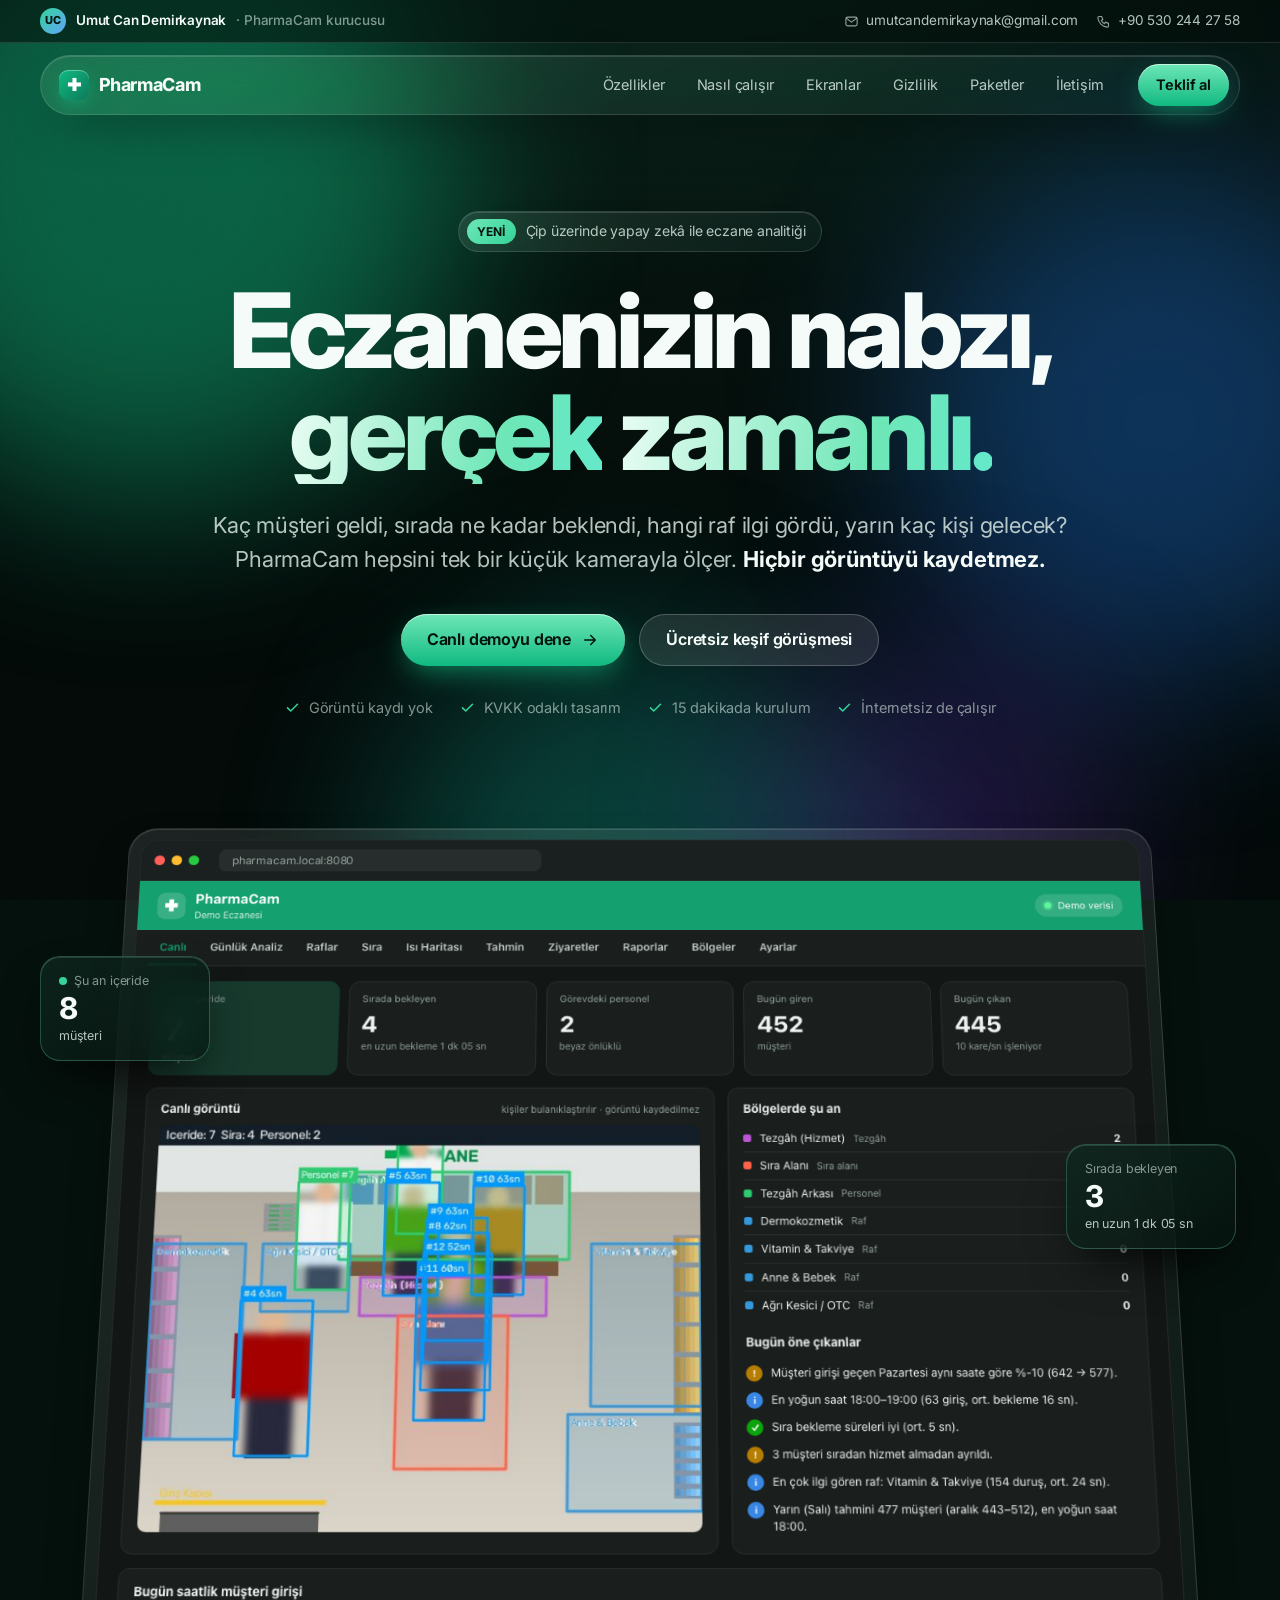
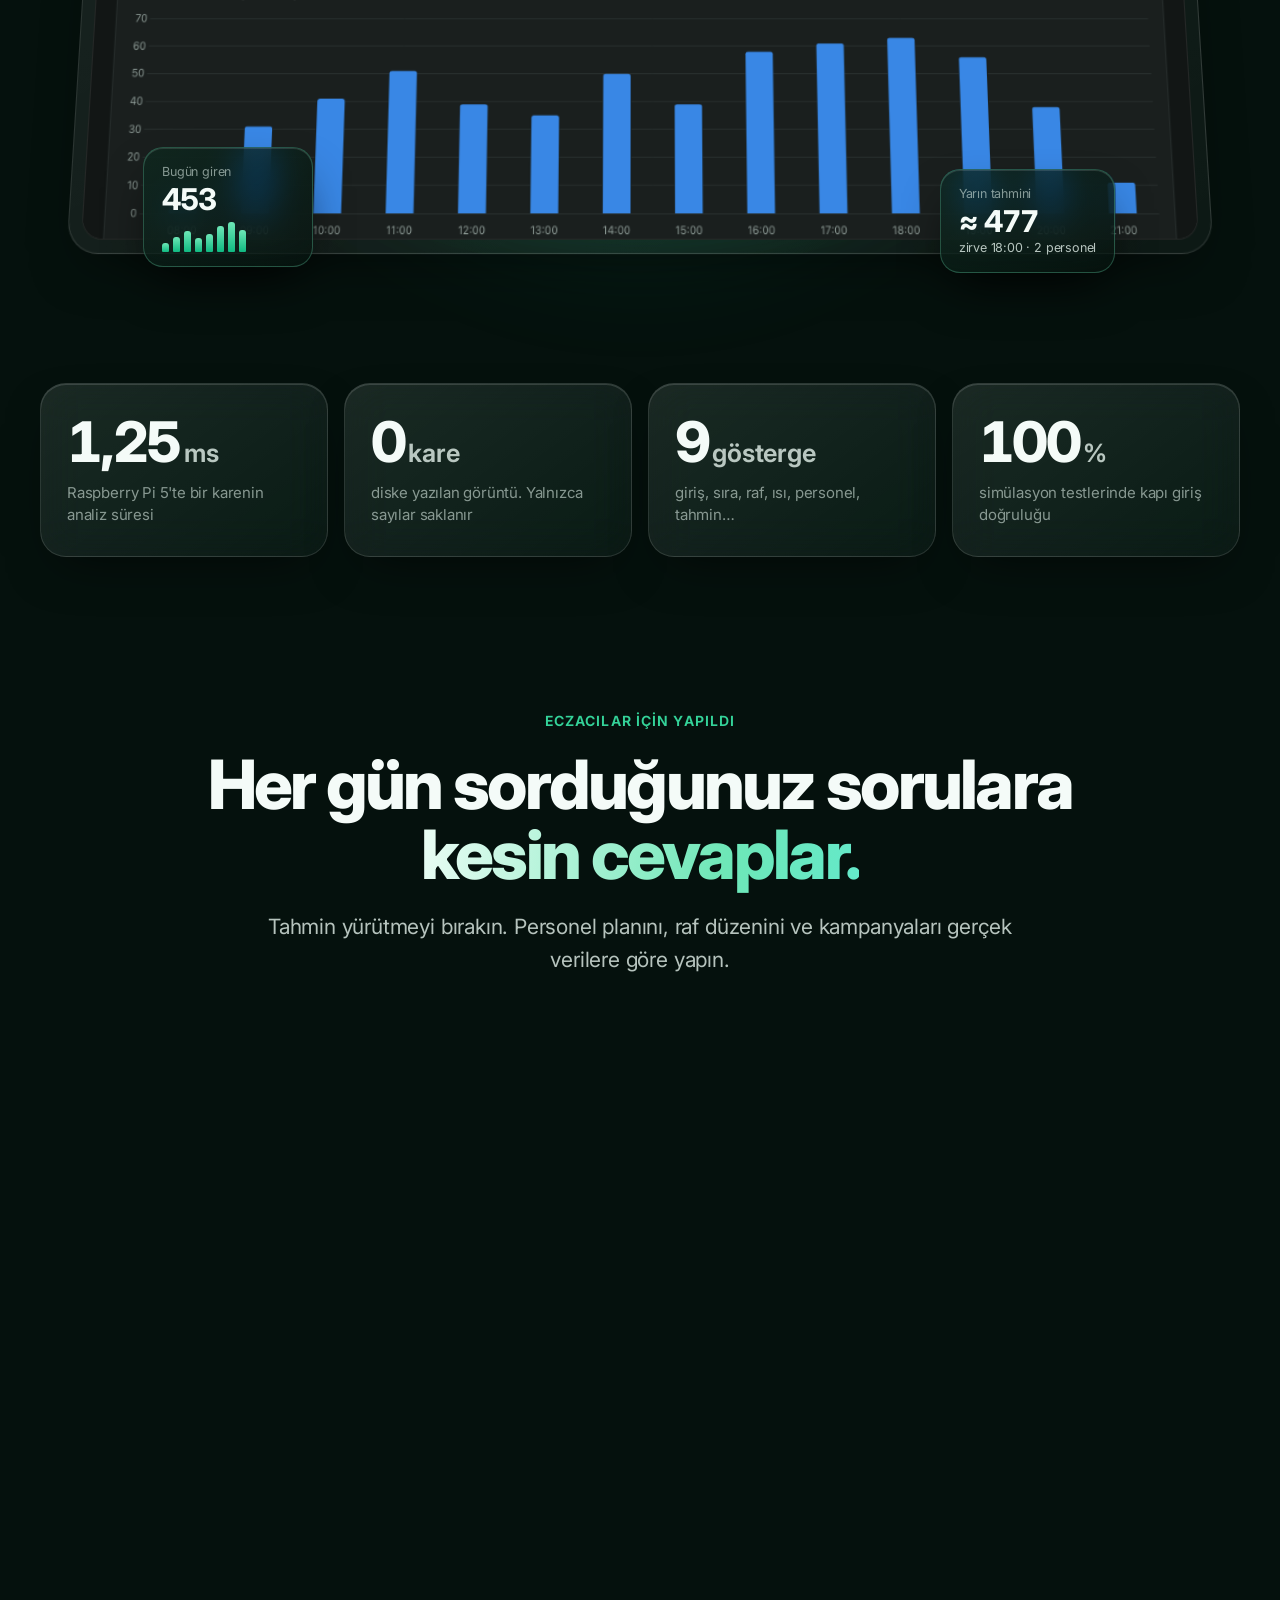
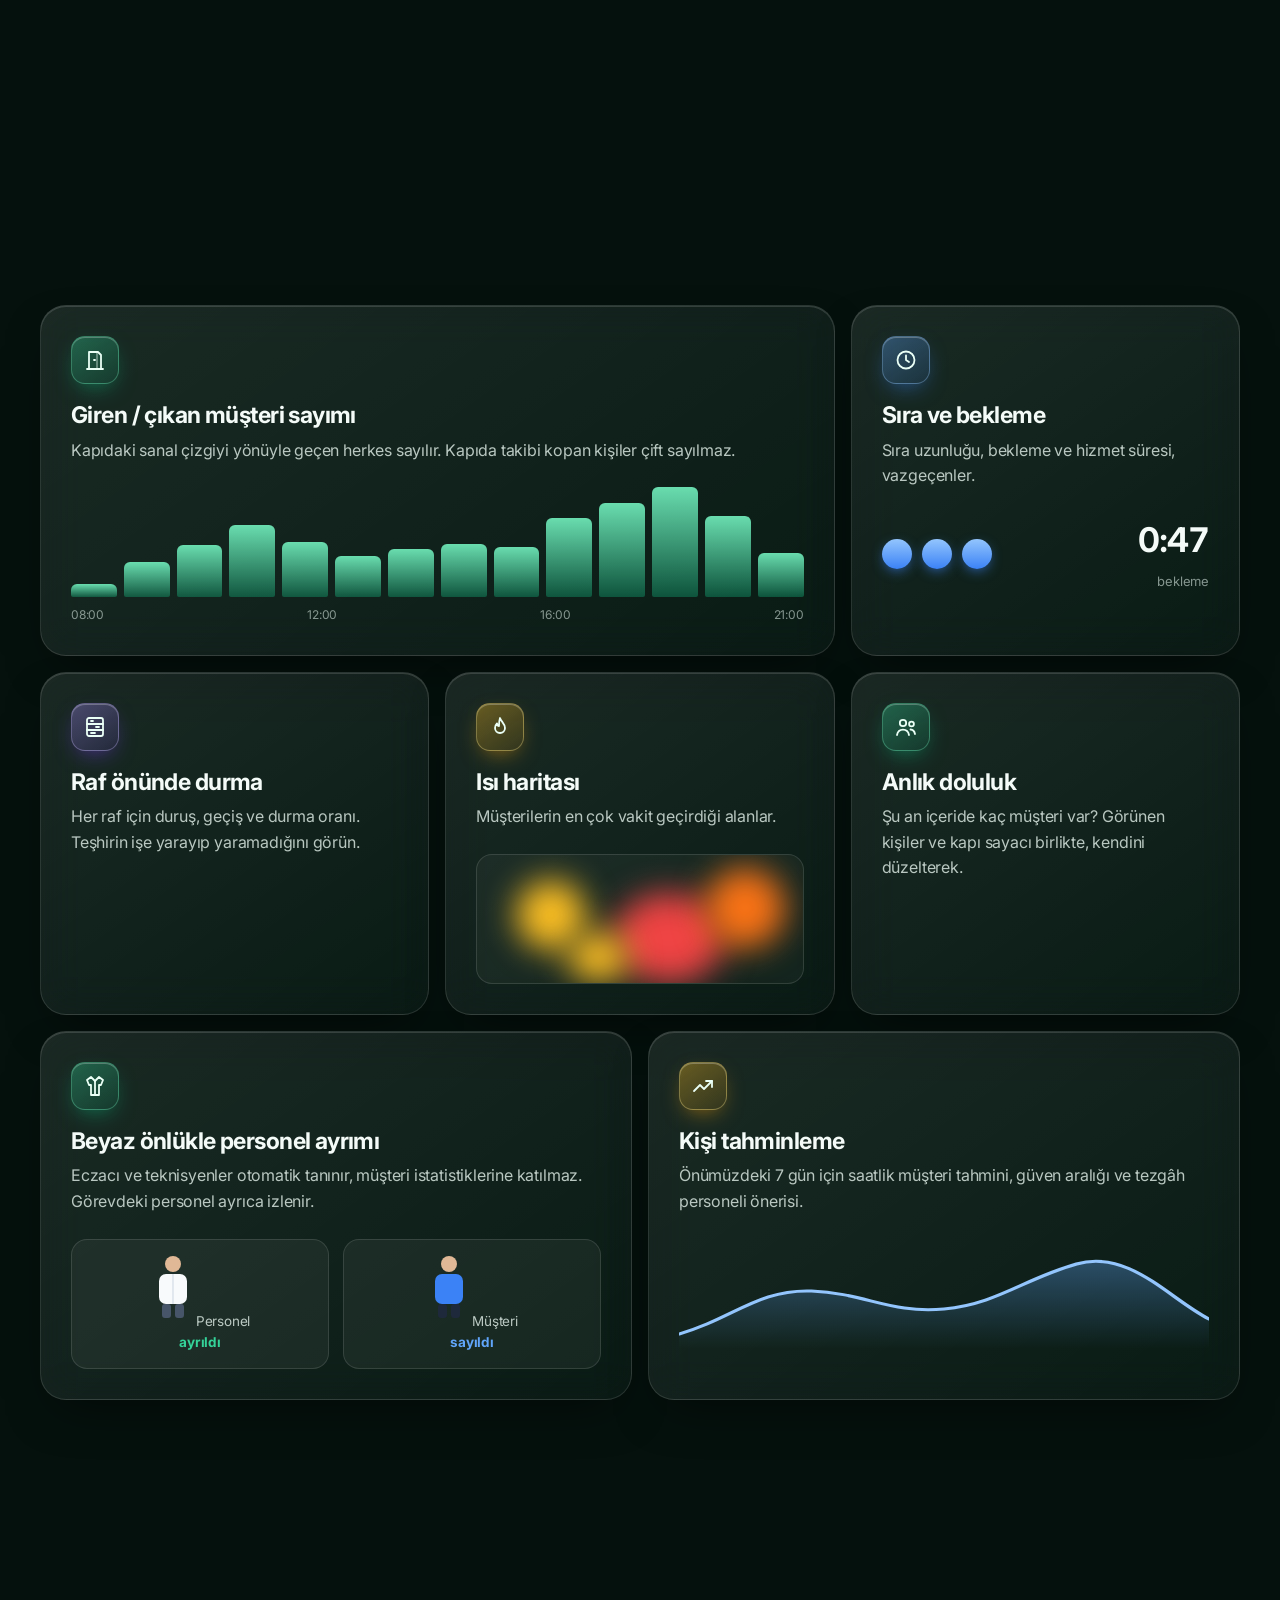
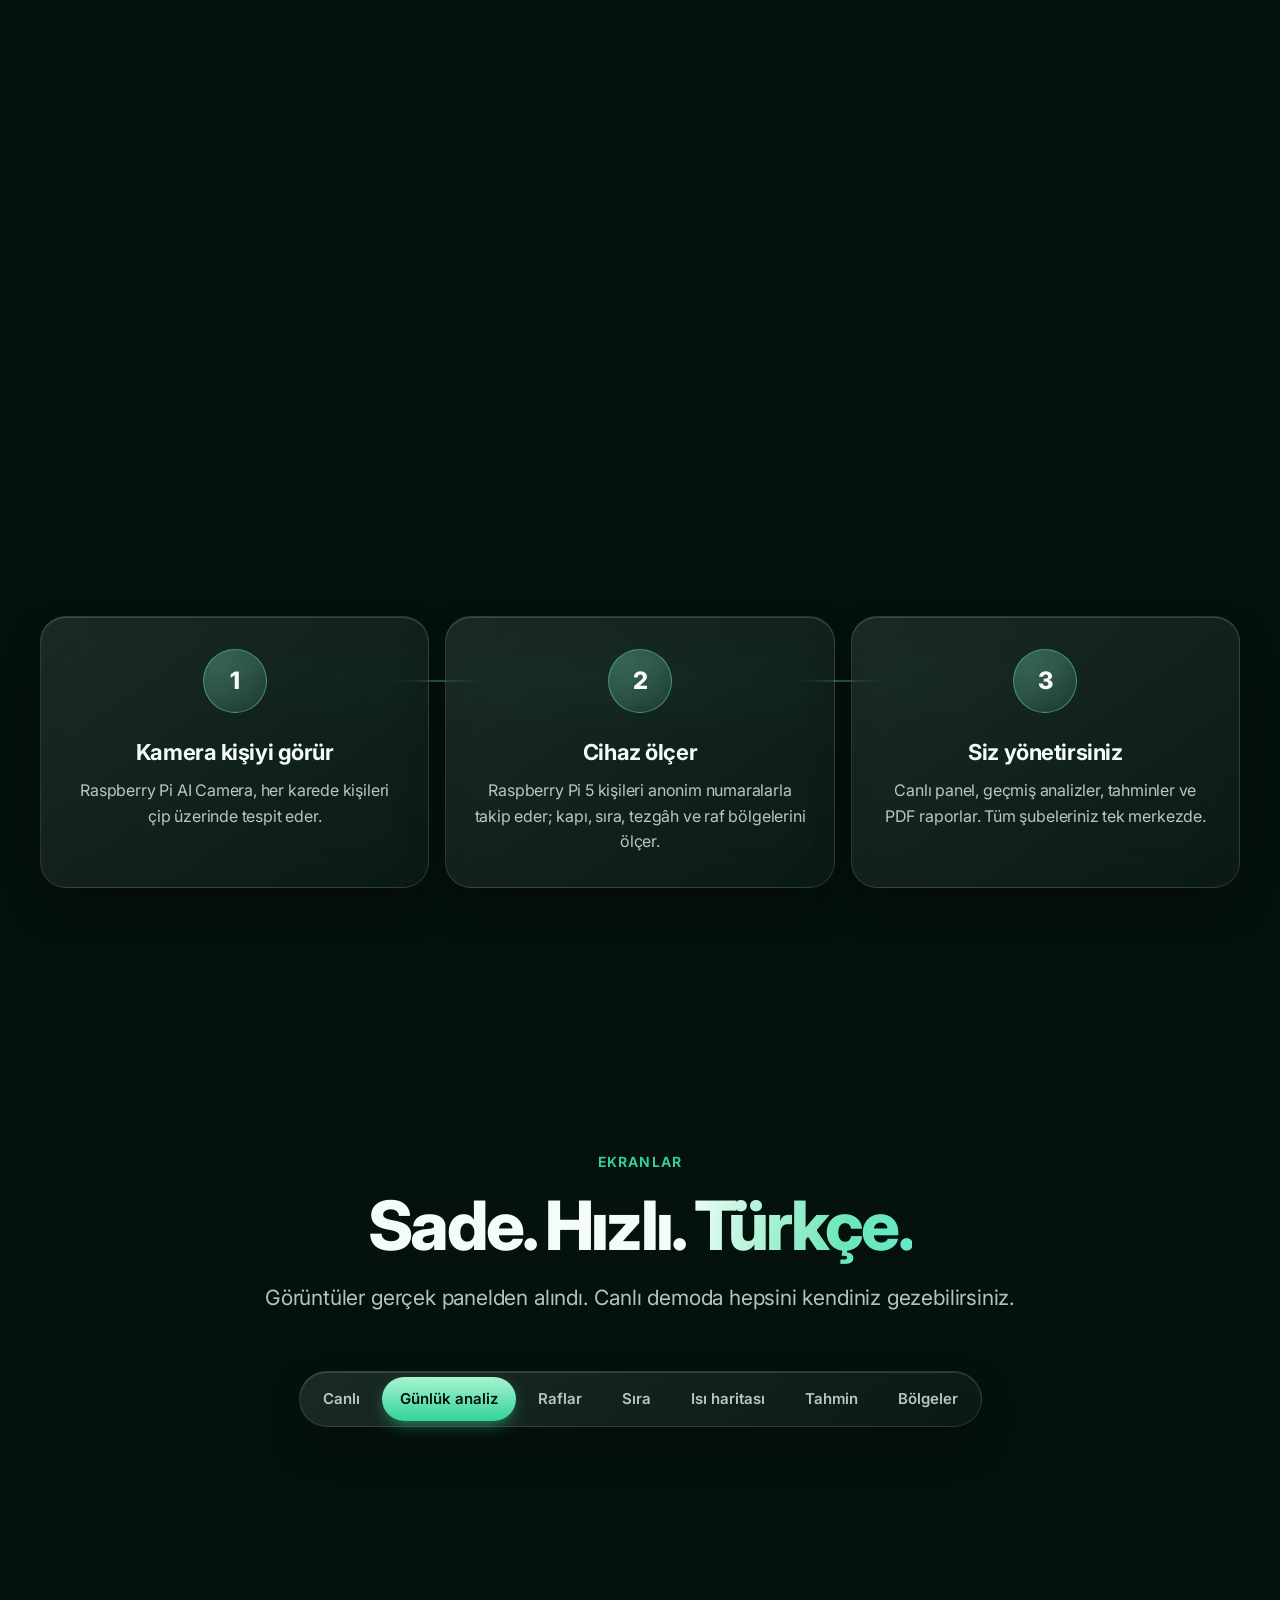
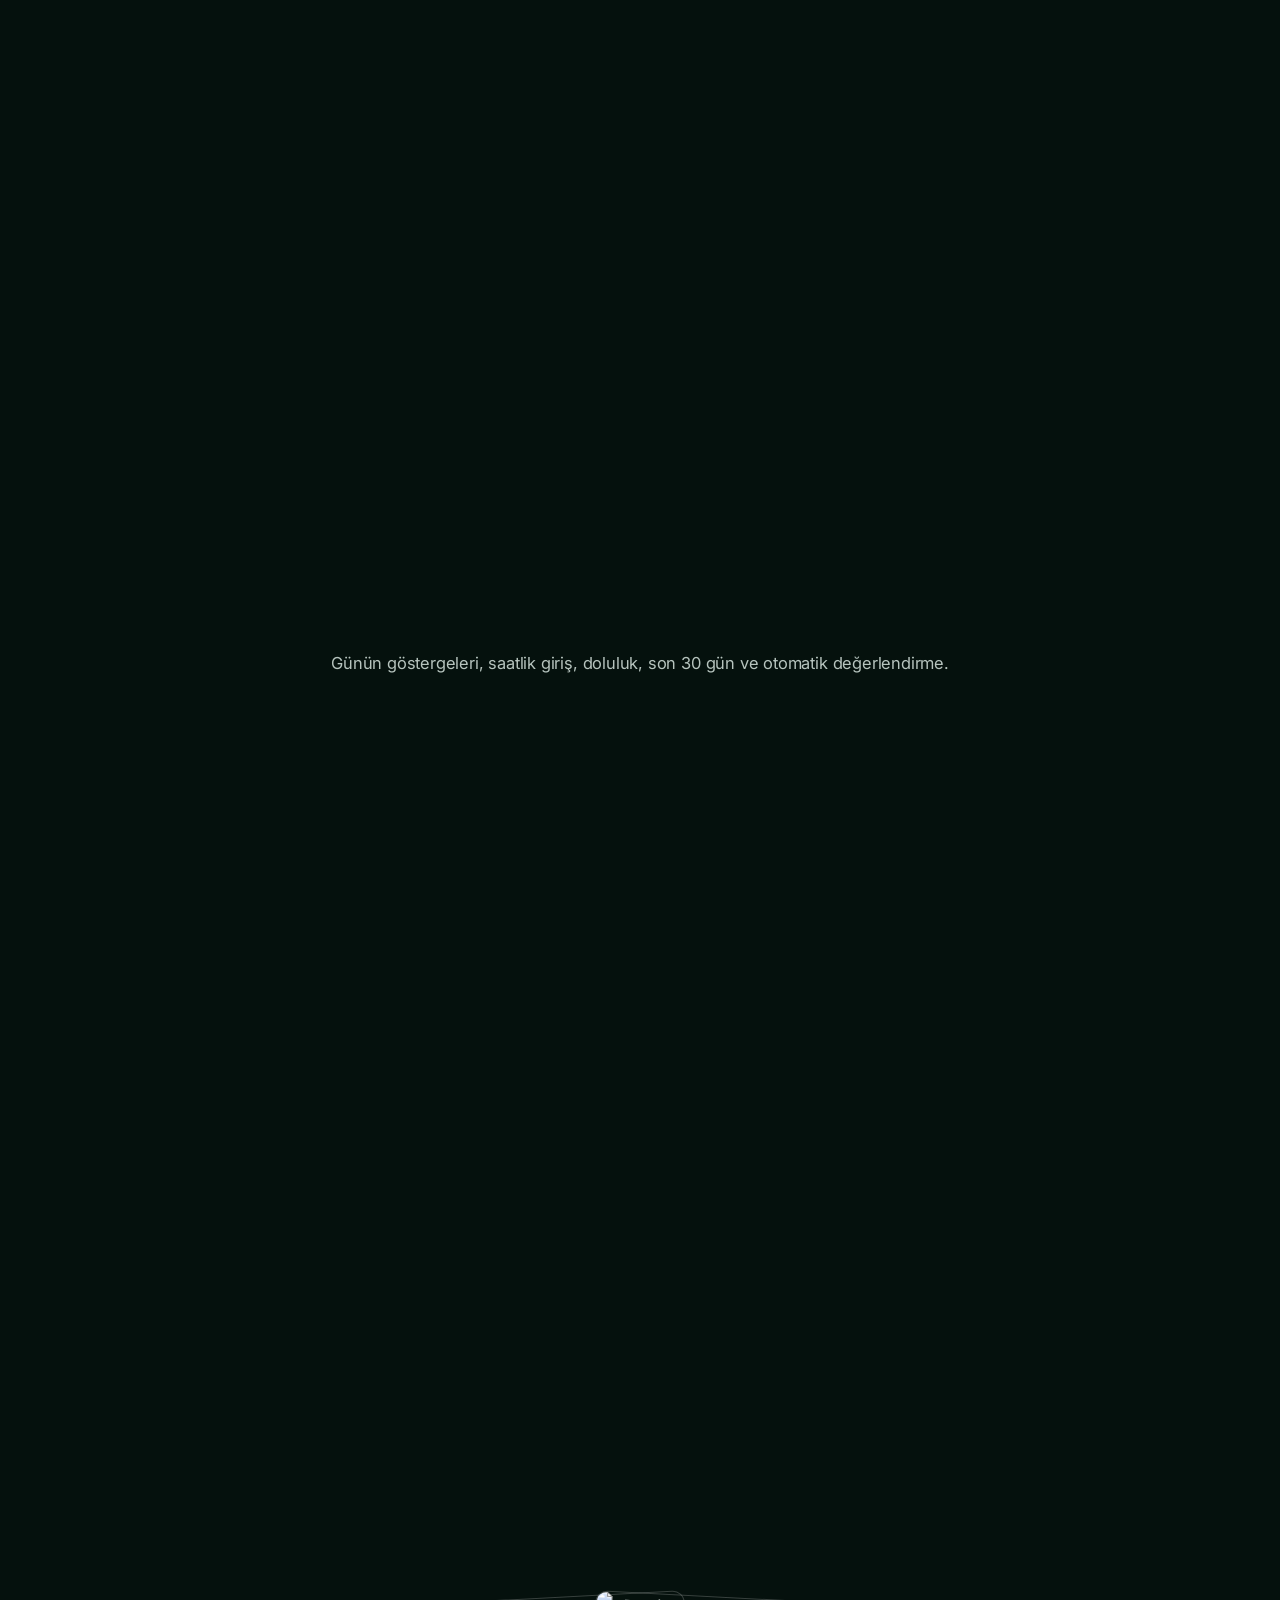
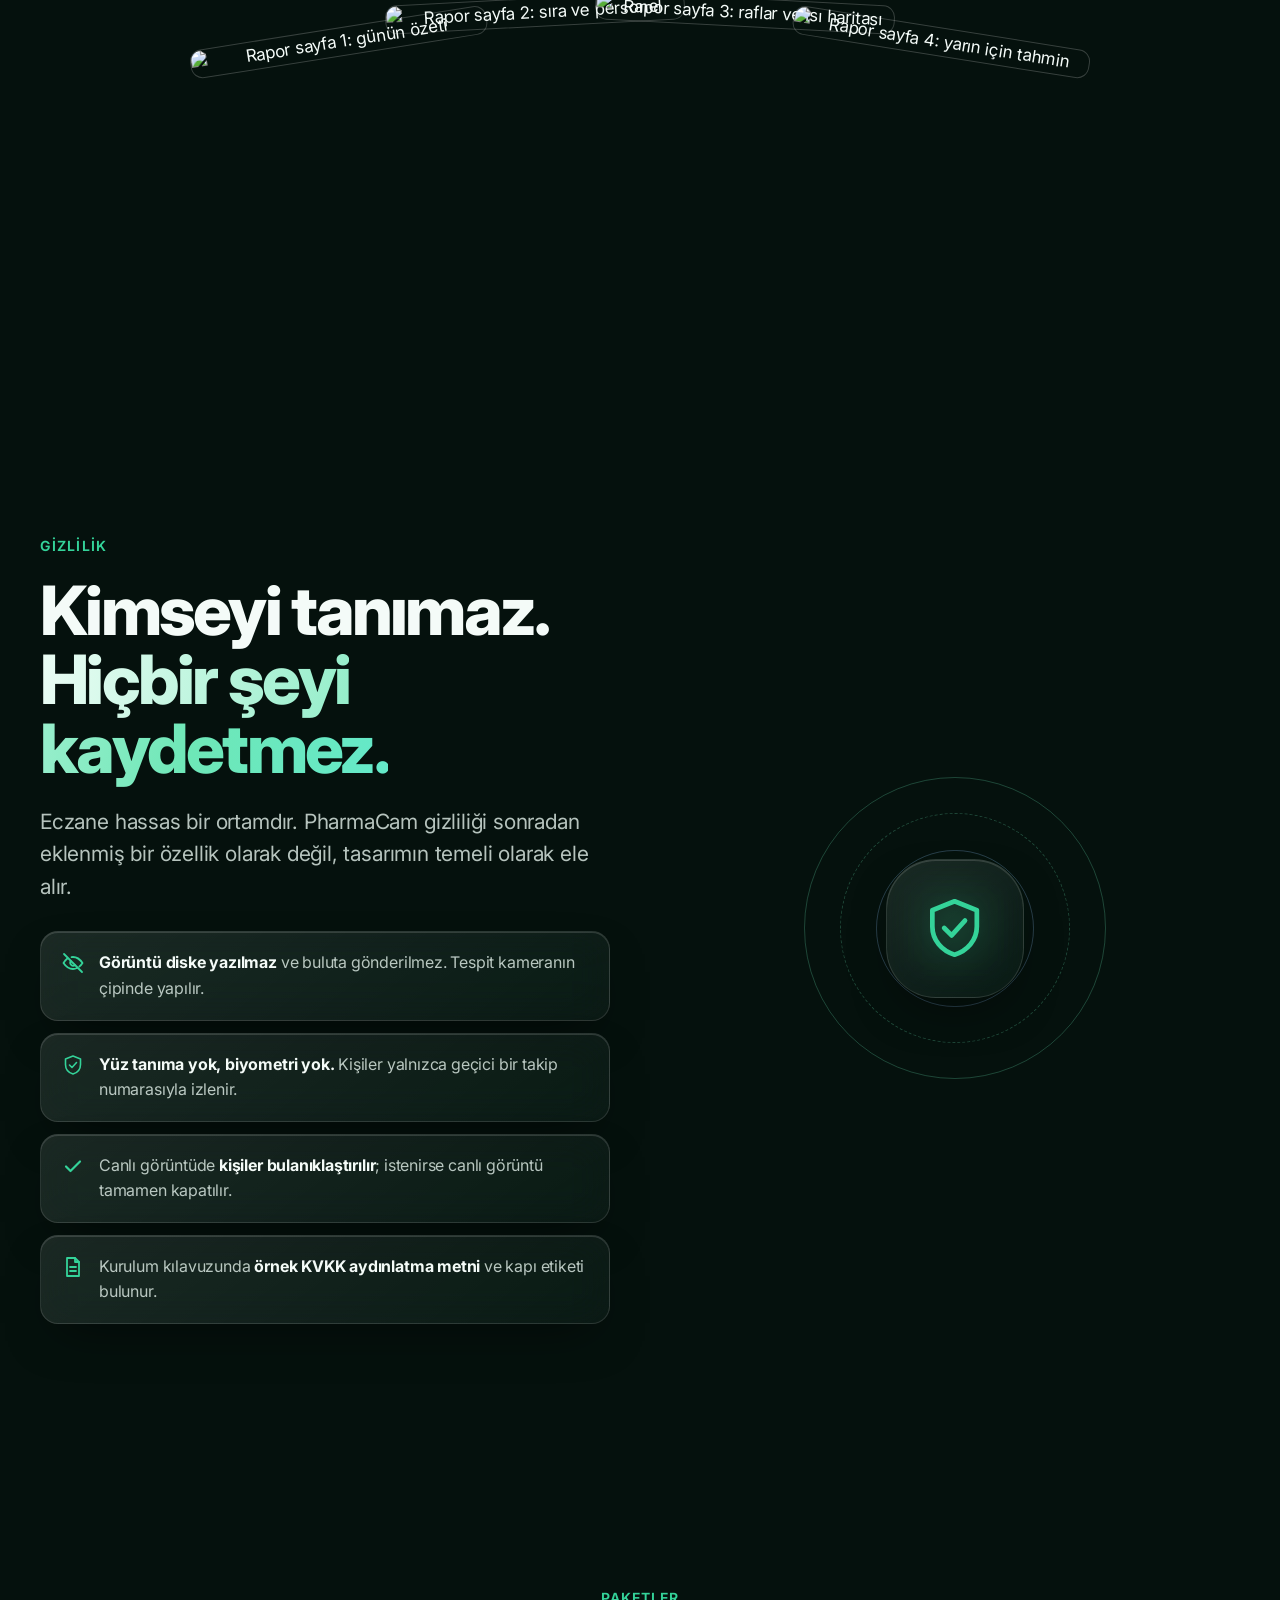
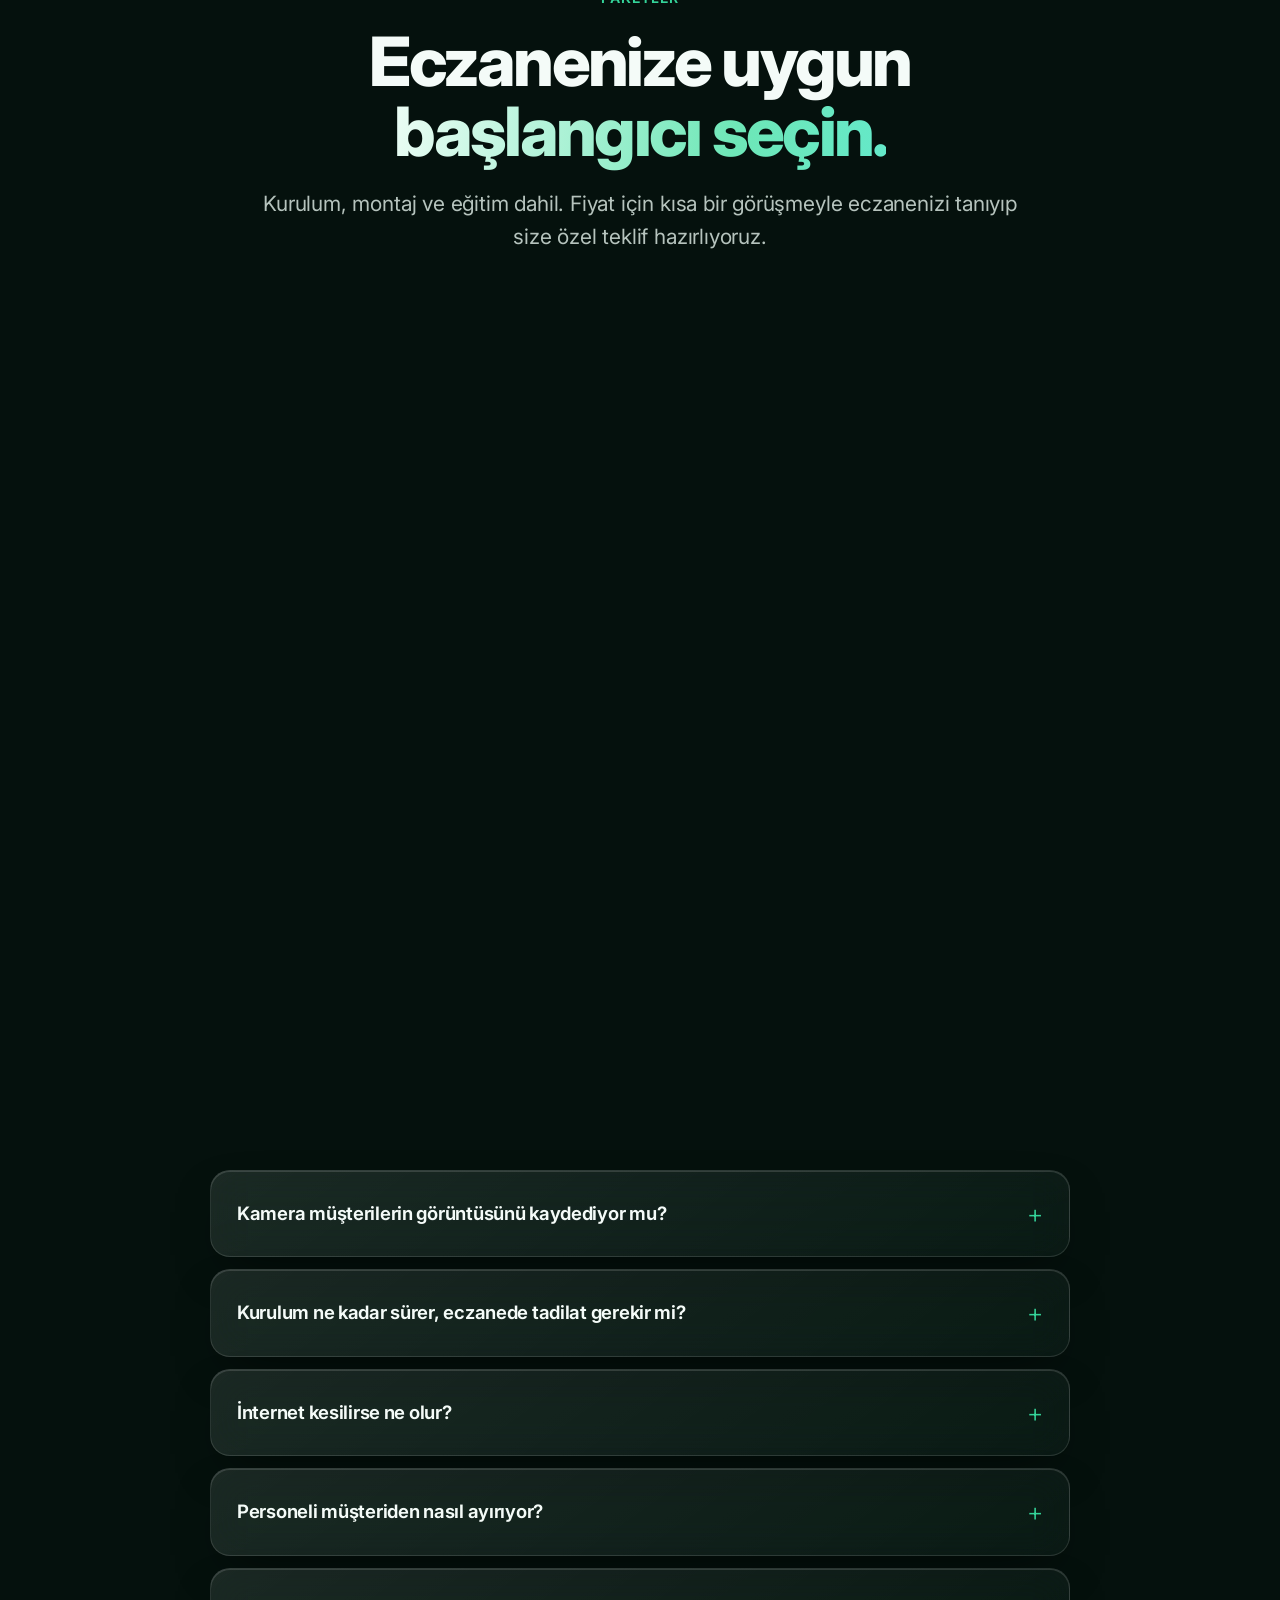
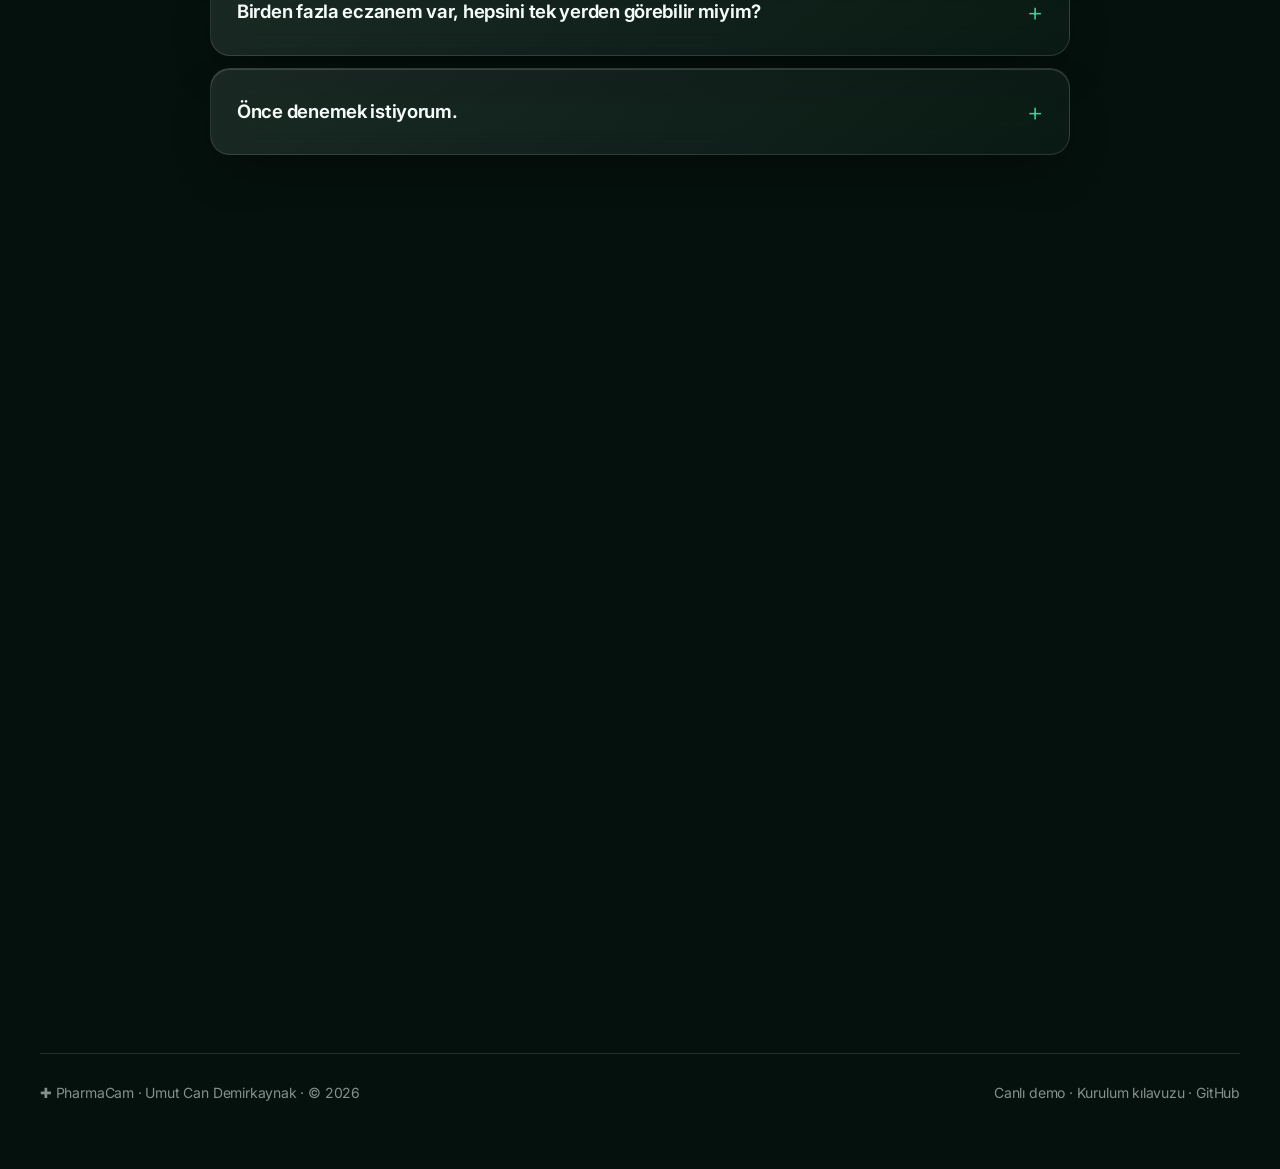
==== scripts/site/index.html @ 21a6dcaf "Site: dar ekranda iletişim çubuğu tek satır Co-Authored-By: Claude Opus 5.5 <noreply@anthropic.com>" ====
<!doctype html>
<html lang="tr">
<head>
<meta charset="utf-8">
<meta name="viewport" content="width=device-width, initial-scale=1, viewport-fit=cover">
<title>PharmaCam — Eczanenizin nabzı, gerçek zamanlı</title>
<meta name="description" content="PharmaCam: Raspberry Pi AI Camera ile eczaneler için müşteri sayımı, sıra bekleme analizi, raf ilgisi, ısı haritası, personel ayrımı ve müşteri tahmini. Görüntü kaydedilmez. İletişim: Umut Can Demirkaynak.">
<meta name="theme-color" content="#05110d">
<meta property="og:title" content="PharmaCam — Eczanenizin nabzı, gerçek zamanlı">
<meta property="og:description" content="Kaç müşteri geldi, sırada ne kadar beklendi, hangi raf ilgi gördü? Çip üzerinde yapay zekâ, görüntü kaydı yok.">
<meta property="og:image" content="assets/dark-canli.png">
<link rel="icon" href="data:image/svg+xml,%3Csvg xmlns='http://www.w3.org/2000/svg' viewBox='0 0 32 32'%3E%3Crect width='32' height='32' rx='8' fill='%2310b981'/%3E%3Cpath d='M13 7h6v6h6v6h-6v6h-6v-6H7v-6h6z' fill='white'/%3E%3C/svg%3E">
<link rel="preconnect" href="https://fonts.googleapis.com">
<link rel="preconnect" href="https://fonts.gstatic.com" crossorigin>
<link href="https://fonts.googleapis.com/css2?family=Inter:wght@400;500;600;700;800&display=swap" rel="stylesheet">
<style>
:root {
  color-scheme: dark;
  --bg: #05110d;
  --ink: #f4fbf8;
  --ink-2: rgba(232, 246, 240, .78);
  --muted: rgba(220, 238, 231, .58);
  --glass: rgba(255, 255, 255, .06);
  --glass-2: rgba(255, 255, 255, .1);
  --glass-hi: rgba(255, 255, 255, .16);
  --stroke: rgba(255, 255, 255, .12);
  --stroke-2: rgba(255, 255, 255, .22);
  --mint: #34d399;
  --emerald: #10b981;
  --teal: #2dd4bf;
  --sky: #60a5fa;
  --violet: #a78bfa;
  --amber: #fbbf24;
  --radius: 26px;
  --ease: cubic-bezier(.22, .9, .26, 1);
  --font: "SF Pro Display", -apple-system, BlinkMacSystemFont, "Inter", "Segoe UI", Roboto, "Helvetica Neue", Arial, sans-serif;
}
* { box-sizing: border-box; }
html { scroll-behavior: smooth; -webkit-text-size-adjust: 100%; }
body {
  margin: 0; background: var(--bg); color: var(--ink); font: 17px/1.6 var(--font);
  -webkit-font-smoothing: antialiased; overflow-x: hidden; letter-spacing: -.011em;
}
a { color: inherit; text-decoration: none; }
img { display: block; max-width: 100%; height: auto; }
.wrap { width: min(1200px, 100% - 48px); margin: 0 auto; }

/* ---------------------------------------------------------- ambient */
.ambient { position: fixed; inset: 0; z-index: -1; overflow: hidden; pointer-events: none;
  background: radial-gradient(120% 80% at 50% -10%, #0b2a20 0%, #05110d 55%, #030a08 100%); }
.blob { position: absolute; border-radius: 50%; filter: blur(90px); opacity: .55; will-change: transform; }
.blob.b1 { width: 620px; height: 620px; left: -160px; top: -120px; background: #0e9f6e; animation: drift1 26s var(--ease) infinite alternate; }
.blob.b2 { width: 520px; height: 520px; right: -140px; top: 18vh; background: #1d6fd6; opacity: .38; animation: drift2 30s var(--ease) infinite alternate; }
.blob.b3 { width: 480px; height: 480px; left: 30vw; top: 70vh; background: #14b8a6; opacity: .3; animation: drift3 34s var(--ease) infinite alternate; }
.blob.b4 { width: 380px; height: 380px; right: 12vw; bottom: -120px; background: #7c3aed; opacity: .22; animation: drift1 38s var(--ease) infinite alternate-reverse; }
@keyframes drift1 { to { transform: translate(140px, 120px) scale(1.15); } }
@keyframes drift2 { to { transform: translate(-160px, 140px) scale(.9); } }
@keyframes drift3 { to { transform: translate(120px, -160px) scale(1.2); } }
.grain { position: fixed; inset: 0; z-index: -1; pointer-events: none; opacity: .06; mix-blend-mode: overlay;
  background-image: url("data:image/svg+xml,%3Csvg xmlns='http://www.w3.org/2000/svg' width='160' height='160'%3E%3Cfilter id='n'%3E%3CfeTurbulence type='fractalNoise' baseFrequency='.9' numOctaves='3' stitchTiles='stitch'/%3E%3C/filter%3E%3Crect width='100%25' height='100%25' filter='url(%23n)'/%3E%3C/svg%3E"); }

/* ---------------------------------------------------------- glass */
.glass {
  background: linear-gradient(145deg, rgba(255,255,255,.1), rgba(255,255,255,.035));
  border: 1px solid var(--stroke);
  -webkit-backdrop-filter: blur(22px) saturate(160%); backdrop-filter: blur(22px) saturate(160%);
  box-shadow: inset 0 1px 0 rgba(255,255,255,.14), 0 20px 50px -20px rgba(0,0,0,.6);
  border-radius: var(--radius);
}

/* ---------------------------------------------------------- contact bar */
.contactbar { position: relative; z-index: 30; font-size: 13.5px; color: var(--ink-2);
  border-bottom: 1px solid var(--stroke); background: rgba(3, 12, 9, .55);
  -webkit-backdrop-filter: blur(14px); backdrop-filter: blur(14px); }
.contactbar .wrap { display: flex; align-items: center; justify-content: space-between; gap: 16px; min-height: 42px; flex-wrap: wrap; padding: 6px 0; }
.contactbar .who { display: flex; align-items: center; gap: 10px; font-weight: 600; color: var(--ink); white-space: nowrap; }
.contactbar .role { color: var(--muted); font-weight: 500; }
.avatar { width: 26px; height: 26px; border-radius: 50%; display: grid; place-items: center; font-size: 11px; font-weight: 800;
  background: linear-gradient(135deg, var(--mint), var(--sky)); color: #04140e; }
.contactbar .links { display: flex; gap: 18px; flex-wrap: wrap; }
.contactbar a { display: inline-flex; align-items: center; gap: 7px; transition: color .2s; }
.contactbar a:hover { color: var(--mint); }
.contactbar svg { width: 15px; height: 15px; opacity: .8; }

/* ---------------------------------------------------------- nav */
nav.top { position: sticky; top: 12px; z-index: 25; margin-top: 12px; }
nav.top .bar { display: flex; align-items: center; gap: 20px; height: 60px; padding: 0 10px 0 18px; border-radius: 999px; transition: all .4s var(--ease); }
nav.top.scrolled .bar { background: rgba(8, 24, 18, .72); box-shadow: 0 12px 40px -12px rgba(0,0,0,.7); }
.logo { display: flex; align-items: center; gap: 10px; font-weight: 750; font-size: 18px; letter-spacing: -.02em; }
.logo i { width: 30px; height: 30px; border-radius: 9px; display: grid; place-items: center; font-style: normal; font-size: 17px; color: #fff;
  background: linear-gradient(135deg, #10b981, #0e7a5a); box-shadow: 0 6px 18px -4px rgba(16,185,129,.7), inset 0 1px 0 rgba(255,255,255,.35); }
nav.top .links { display: flex; gap: 4px; margin-left: auto; }
nav.top .bar > .btn { margin-left: auto; }
nav.top .links + .btn { margin-left: 0; }
nav.top .links a { font-size: 14.5px; color: var(--ink-2); padding: 8px 14px; border-radius: 99px; transition: all .25s; }
nav.top .links a:hover { color: var(--ink); background: var(--glass-2); }

/* ---------------------------------------------------------- buttons */
.btn { position: relative; display: inline-flex; align-items: center; justify-content: center; gap: 10px; height: 52px; padding: 0 26px;
  border-radius: 999px; font-weight: 650; font-size: 16px; letter-spacing: -.01em; cursor: pointer; border: 0; font-family: inherit;
  transition: transform .35s var(--ease), box-shadow .35s var(--ease), background .3s; white-space: nowrap; }
.btn.sm { height: 42px; padding: 0 18px; font-size: 14.5px; }
.btn.primary { color: #03130d; background: linear-gradient(180deg, #6ee7b7, #10b981);
  box-shadow: 0 10px 30px -8px rgba(16,185,129,.75), inset 0 1px 0 rgba(255,255,255,.6); }
.btn.primary:hover { transform: translateY(-2px); box-shadow: 0 16px 40px -8px rgba(16,185,129,.9), inset 0 1px 0 rgba(255,255,255,.6); }
.btn.ghost { color: var(--ink); background: var(--glass-2); border: 1px solid var(--stroke-2);
  -webkit-backdrop-filter: blur(12px); backdrop-filter: blur(12px); }
.btn.ghost:hover { background: var(--glass-hi); transform: translateY(-2px); }
.btn svg { width: 18px; height: 18px; }
.btn .arrow { transition: transform .35s var(--ease); }
.btn:hover .arrow { transform: translateX(4px); }

/* ---------------------------------------------------------- hero */
.hero { padding: 96px 0 40px; text-align: center; }
.pill { display: inline-flex; align-items: center; gap: 10px; padding: 7px 16px 7px 8px; border-radius: 99px; font-size: 14px; color: var(--ink-2); }
.pill b { padding: 3px 10px; border-radius: 99px; font-size: 12px; color: #03130d; background: linear-gradient(135deg, #6ee7b7, #34d399); letter-spacing: .02em; }
h1 { font-size: clamp(44px, 8.2vw, 104px); line-height: .98; letter-spacing: -.045em; margin: 28px auto 24px; font-weight: 800; max-width: 12ch; }
.grad { background: linear-gradient(100deg, #ecfdf5 0%, #6ee7b7 35%, #5eead4 60%, #93c5fd 100%); -webkit-background-clip: text; background-clip: text; color: transparent;
  background-size: 200% 100%; animation: shine 8s ease-in-out infinite; }
@keyframes shine { 50% { background-position: 100% 0; } }
.hero .lead { font-size: clamp(18px, 2.1vw, 22px); color: var(--ink-2); max-width: 40em; margin: 0 auto 38px; line-height: 1.55; }
.hero .cta { display: flex; justify-content: center; gap: 14px; flex-wrap: wrap; }
.trust { display: flex; justify-content: center; flex-wrap: wrap; gap: 10px 26px; margin-top: 30px; color: var(--muted); font-size: 14.5px; }
.trust span { display: inline-flex; align-items: center; gap: 8px; }
.trust svg { width: 17px; height: 17px; color: var(--mint); }

/* word-by-word entrance */
.words .w { display: inline-block; opacity: 0; transform: translateY(.45em) rotate(2deg); filter: blur(8px);
  animation: wordIn 1s var(--ease) forwards; animation-delay: calc(var(--i) * 80ms + 150ms); }
@keyframes wordIn { to { opacity: 1; transform: none; filter: none; } }
.fade-in { opacity: 0; transform: translateY(16px); animation: fadeUp 1s var(--ease) forwards; }
@keyframes fadeUp { to { opacity: 1; transform: none; } }

/* ---------------------------------------------------------- showcase */
.showcase { position: relative; margin: 70px auto 0; max-width: 1080px; perspective: 1800px; }
.device { position: relative; padding: 12px; border-radius: 30px; transform-style: preserve-3d;
  transform: rotateX(var(--rx, 14deg)) rotateY(var(--ry, 0deg)) translateY(var(--ty, 0)); transition: transform .8s var(--ease); }
.device .screen { border-radius: 20px; overflow: hidden; border: 1px solid rgba(255,255,255,.08); background: #121615; }
.device .chrome { display: flex; align-items: center; gap: 7px; padding: 10px 14px; background: #1a201f; border-bottom: 1px solid rgba(255,255,255,.06); }
.device .chrome span { width: 11px; height: 11px; border-radius: 50%; background: #ff5f57; }
.device .chrome span:nth-child(2) { background: #febc2e; } .device .chrome span:nth-child(3) { background: #28c840; }
.device .chrome em { margin-left: 14px; font-style: normal; font-size: 12px; color: #93a19c; background: rgba(255,255,255,.06); padding: 3px 14px; border-radius: 8px; flex: 1; max-width: 340px; text-align: left; }
.showcase .glow { position: absolute; inset: 10% 8% -6%; background: radial-gradient(closest-side, rgba(16,185,129,.55), transparent); filter: blur(50px); z-index: -1; }
.chip.glass { background: linear-gradient(145deg, rgba(14, 40, 31, .78), rgba(6, 20, 15, .7)); border-color: rgba(110,231,183,.28); -webkit-backdrop-filter: blur(18px) saturate(170%); backdrop-filter: blur(18px) saturate(170%); box-shadow: inset 0 1px 0 rgba(255,255,255,.12), 0 24px 50px -16px rgba(0,0,0,.85); }
.chip { position: absolute; padding: 14px 18px; border-radius: 20px; text-align: left; min-width: 170px; animation: float 6s ease-in-out infinite; z-index: 2; }
.chip .k { font-size: 12.5px; color: var(--muted); display: flex; align-items: center; gap: 7px; }
.chip .v { font-size: 30px; font-weight: 750; letter-spacing: -.03em; line-height: 1.15; font-variant-numeric: tabular-nums; }
.chip .s { font-size: 12.5px; color: var(--ink-2); }
.chip .dot { width: 8px; height: 8px; border-radius: 50%; background: var(--mint); box-shadow: 0 0 0 0 rgba(52,211,153,.7); animation: ping 2s infinite; }
@keyframes ping { 70% { box-shadow: 0 0 0 9px rgba(52,211,153,0); } 100% { box-shadow: 0 0 0 0 rgba(52,211,153,0); } }
@keyframes float { 50% { transform: translateY(-12px); } }
.chip.c1 { left: -60px; top: 16%; }
.chip.c2 { right: -56px; top: 34%; animation-delay: -2s; }
.chip.c3 { left: 4%; bottom: -34px; animation-delay: -4s; }
.chip.c4 { right: 6%; bottom: -40px; animation-delay: -1s; }
.bar-mini { display: flex; align-items: flex-end; gap: 4px; height: 30px; margin-top: 6px; }
.bar-mini i { width: 7px; border-radius: 3px 3px 1px 1px; background: linear-gradient(180deg, #6ee7b7, #10b981); animation: grow 1.4s var(--ease) both; }
@keyframes grow { from { transform: scaleY(.1); transform-origin: bottom; } }

/* ---------------------------------------------------------- sections */
section { position: relative; padding: 130px 0; }
.eyebrow { display: inline-block; font-size: 14px; font-weight: 650; letter-spacing: .08em; text-transform: uppercase; color: var(--mint); margin-bottom: 18px; }
h2 { font-size: clamp(36px, 5.4vw, 68px); line-height: 1.02; letter-spacing: -.04em; margin: 0 0 22px; font-weight: 800; }
.sub { font-size: clamp(18px, 1.9vw, 21px); color: var(--ink-2); max-width: 36em; margin: 0 0 56px; line-height: 1.55; }
.center { text-align: center; } .center .sub { margin-left: auto; margin-right: auto; }

.reveal { opacity: 0; transform: translateY(40px) scale(.985); transition: opacity 1.1s var(--ease), transform 1.1s var(--ease); transition-delay: var(--d, 0ms); }
.reveal.in { opacity: 1; transform: none; }

/* ---------------------------------------------------------- stats */
.stats { display: grid; grid-template-columns: repeat(4, minmax(0, 1fr)); gap: 16px; }
.stat { padding: 30px 26px; }
.stat .n { font-size: clamp(38px, 4.4vw, 56px); font-weight: 800; letter-spacing: -.045em; line-height: 1; font-variant-numeric: tabular-nums; }
.stat .n small { font-size: .45em; letter-spacing: -.01em; margin-left: 4px; color: var(--ink-2); font-weight: 650; }
.stat p { margin: 12px 0 0; color: var(--muted); font-size: 15px; line-height: 1.45; }

/* ---------------------------------------------------------- questions */
.questions { display: grid; grid-template-columns: repeat(2, minmax(0, 1fr)); gap: 16px; }
.q { padding: 28px 30px; display: flex; gap: 18px; align-items: flex-start; }
.q .ico { flex: none; }
.q h3 { margin: 0 0 6px; font-size: 21px; letter-spacing: -.02em; }
.q p { margin: 0; color: var(--ink-2); font-size: 16px; }

/* ---------------------------------------------------------- bento */
.bento { display: grid; grid-template-columns: repeat(6, minmax(0, 1fr)); gap: 16px; }
.card { position: relative; padding: 30px; overflow: hidden; isolation: isolate; transition: transform .5s var(--ease), border-color .4s; }
.card::before { content: ""; position: absolute; inset: 0; z-index: -1; opacity: 0; transition: opacity .4s;
  background: radial-gradient(420px circle at var(--mx, 50%) var(--my, 50%), rgba(110, 231, 183, .16), transparent 60%); }
.card:hover { transform: translateY(-4px); border-color: var(--stroke-2); }
.card:hover::before { opacity: 1; }
.card h3 { margin: 18px 0 8px; font-size: 23px; letter-spacing: -.025em; line-height: 1.2; }
.card p { margin: 0; color: var(--ink-2); font-size: 16px; }
.span-2 { grid-column: span 2; } .span-3 { grid-column: span 3; } .span-4 { grid-column: span 4; } .span-6 { grid-column: span 6; }
.ico { width: 48px; height: 48px; border-radius: 14px; display: grid; place-items: center; color: #eafff6;
  background: linear-gradient(145deg, rgba(52,211,153,.35), rgba(16,185,129,.12)); border: 1px solid rgba(110,231,183,.35);
  box-shadow: inset 0 1px 0 rgba(255,255,255,.25), 0 8px 24px -10px rgba(16,185,129,.8); }
.ico svg { width: 24px; height: 24px; }
.ico.sky { background: linear-gradient(145deg, rgba(96,165,250,.35), rgba(59,130,246,.12)); border-color: rgba(147,197,253,.35); box-shadow: inset 0 1px 0 rgba(255,255,255,.25), 0 8px 24px -10px rgba(59,130,246,.8); }
.ico.violet { background: linear-gradient(145deg, rgba(167,139,250,.35), rgba(124,58,237,.12)); border-color: rgba(196,181,253,.35); box-shadow: inset 0 1px 0 rgba(255,255,255,.25), 0 8px 24px -10px rgba(124,58,237,.8); }
.ico.amber { background: linear-gradient(145deg, rgba(251,191,36,.35), rgba(245,158,11,.12)); border-color: rgba(253,230,138,.35); box-shadow: inset 0 1px 0 rgba(255,255,255,.25), 0 8px 24px -10px rgba(245,158,11,.8); }
.viz { margin-top: 24px; }
.viz-bars { display: flex; align-items: flex-end; gap: 7px; height: 110px; }
.viz-bars i { flex: 1; border-radius: 6px 6px 2px 2px; background: linear-gradient(180deg, rgba(110,231,183,.95), rgba(16,185,129,.35));
  transform: scaleY(0); transform-origin: bottom; transition: transform 1.1s var(--ease); transition-delay: calc(var(--i) * 55ms); }
.in .viz-bars i { transform: scaleY(1); }
.viz-labels { display: flex; justify-content: space-between; color: var(--muted); font-size: 12px; margin-top: 8px; }
.queue-viz { display: flex; align-items: center; gap: 10px; }
.queue-viz .p { width: 30px; height: 30px; border-radius: 50%; background: linear-gradient(180deg, #93c5fd, #3b82f6); box-shadow: 0 4px 14px -4px rgba(59,130,246,.9);
  animation: step 3.2s var(--ease) infinite; animation-delay: calc(var(--i) * -0.4s); }
@keyframes step { 0%, 60% { transform: translateX(0); } 80% { transform: translateX(-6px); } 100% { transform: translateX(0); } }
.queue-viz .counter { margin-left: auto; text-align: right; }
.queue-viz .counter b { display: block; font-size: 34px; letter-spacing: -.03em; font-variant-numeric: tabular-nums; }
.queue-viz .counter span { color: var(--muted); font-size: 13px; }
.heat { height: 130px; border-radius: 16px; position: relative; overflow: hidden; background: rgba(255,255,255,.04); border: 1px solid var(--stroke); }
.heat i { position: absolute; border-radius: 50%; filter: blur(16px); animation: pulse 5s ease-in-out infinite; }
@keyframes pulse { 50% { transform: scale(1.25); opacity: .75; } }
.coat { display: flex; gap: 14px; }
.coat div { flex: 1; padding: 14px; border-radius: 16px; background: rgba(255,255,255,.05); border: 1px solid var(--stroke); text-align: center; font-size: 13.5px; color: var(--ink-2); }
.coat svg { width: 46px; height: 64px; margin: 0 auto 8px; }
.fc-line path { stroke-dasharray: 600; stroke-dashoffset: 600; transition: stroke-dashoffset 2.2s var(--ease); }
.in .fc-line path { stroke-dashoffset: 0; }

/* ---------------------------------------------------------- how */
.how { display: grid; grid-template-columns: repeat(3, minmax(0, 1fr)); gap: 16px; position: relative; }
.how .line { position: absolute; left: 12%; right: 12%; top: 64px; height: 2px; background: linear-gradient(90deg, transparent, rgba(110,231,183,.6), transparent); transform: scaleX(0); transition: transform 1.6s var(--ease); }
.how.in .line { transform: scaleX(1); }
.stepc { padding: 32px 28px; text-align: center; }
.stepc .num { width: 64px; height: 64px; margin: 0 auto 22px; border-radius: 50%; display: grid; place-items: center; font-size: 24px; font-weight: 800;
  background: linear-gradient(145deg, rgba(110,231,183,.3), rgba(16,185,129,.08)); border: 1px solid rgba(110,231,183,.45); position: relative; z-index: 1;
  -webkit-backdrop-filter: blur(10px); backdrop-filter: blur(10px); }
.stepc h3 { margin: 0 0 8px; font-size: 22px; letter-spacing: -.02em; }
.stepc p { margin: 0; color: var(--ink-2); font-size: 16px; }

/* ---------------------------------------------------------- gallery */
.tabs { display: inline-flex; gap: 4px; padding: 5px; border-radius: 99px; margin: 0 auto 34px; flex-wrap: wrap; justify-content: center; }
.tabs button { font: inherit; font-size: 15px; font-weight: 600; color: var(--ink-2); background: none; border: 0; padding: 10px 18px; border-radius: 99px; cursor: pointer; transition: all .35s var(--ease); }
.tabs button:hover { color: var(--ink); }
.tabs button.active { color: #03130d; background: linear-gradient(180deg, #a7f3d0, #34d399); box-shadow: 0 6px 18px -6px rgba(52,211,153,.8); }
.stage { position: relative; max-width: 1080px; margin: 0 auto; padding: 12px; border-radius: 30px; }
.stage .screen { position: relative; border-radius: 20px; overflow: hidden; aspect-ratio: 1280 / 900; background: #121615; }
.stage img { position: absolute; inset: 0; width: 100%; height: 100%; object-fit: cover; object-position: top; opacity: 0; transform: scale(1.02); transition: opacity .7s var(--ease), transform 1.2s var(--ease); }
.stage img.on { opacity: 1; transform: none; }
.caption { text-align: center; color: var(--ink-2); margin-top: 22px; font-size: 16.5px; min-height: 1.6em; }

/* ---------------------------------------------------------- reports */
.fan { display: flex; justify-content: center; align-items: center; height: 520px; position: relative; }
.fan img { position: absolute; width: min(300px, 40vw); border-radius: 12px; box-shadow: 0 30px 60px -20px rgba(0,0,0,.8); border: 1px solid rgba(255,255,255,.2);
  transition: transform .9s var(--ease); transform: translateX(0) rotate(0); }
.fan.in img:nth-child(1) { transform: translateX(-102%) rotate(-9deg) translateY(30px); }
.fan.in img:nth-child(2) { transform: translateX(-35%) rotate(-3deg); }
.fan.in img:nth-child(3) { transform: translateX(35%) rotate(3deg); }
.fan.in img:nth-child(4) { transform: translateX(102%) rotate(9deg) translateY(30px); }
.fan img:hover { z-index: 5; }
.fan.in img:hover { transform: translateY(-24px) scale(1.06); }

/* ---------------------------------------------------------- privacy */
.split { display: grid; grid-template-columns: minmax(0, 1fr) minmax(0, 1fr); gap: 60px; align-items: center; }
.checks { list-style: none; padding: 0; margin: 0; display: grid; gap: 12px; }
.checks li { display: flex; gap: 14px; align-items: flex-start; padding: 18px 20px; border-radius: 18px; color: var(--ink-2); font-size: 16px; }
.checks li b { color: var(--ink); }
.checks svg { flex: none; width: 24px; height: 24px; color: var(--mint); margin-top: 1px; }
.shield { position: relative; aspect-ratio: 1; max-width: 460px; margin: 0 auto; display: grid; place-items: center; }
.shield .ring { position: absolute; inset: 0; border-radius: 50%; border: 1px solid rgba(110,231,183,.25); animation: spin 40s linear infinite; }
.shield .ring:nth-child(2) { inset: 12%; border-style: dashed; animation-duration: 28s; animation-direction: reverse; }
.shield .ring:nth-child(3) { inset: 24%; border-color: rgba(147,197,253,.25); animation-duration: 20s; }
@keyframes spin { to { transform: rotate(360deg); } }
.shield .core { width: 46%; aspect-ratio: 1; border-radius: 36%; display: grid; place-items: center; }
.shield .core svg { width: 52%; color: var(--mint); filter: drop-shadow(0 0 22px rgba(52,211,153,.7)); }

/* ---------------------------------------------------------- packages */
.plans { display: grid; grid-template-columns: repeat(3, minmax(0, 1fr)); gap: 16px; align-items: stretch; }
.plan { padding: 34px 30px; display: flex; flex-direction: column; }
.plan.feat { background: linear-gradient(160deg, rgba(52,211,153,.22), rgba(255,255,255,.04)); border-color: rgba(110,231,183,.45); }
.plan .tag { align-self: flex-start; font-size: 12.5px; font-weight: 700; padding: 4px 12px; border-radius: 99px; background: rgba(110,231,183,.18); color: #a7f3d0; margin-bottom: 18px; }
.plan h3 { font-size: 28px; margin: 0 0 6px; letter-spacing: -.03em; }
.plan .for { color: var(--muted); margin: 0 0 24px; font-size: 15.5px; }
.plan ul { list-style: none; padding: 0; margin: 0 0 30px; display: grid; gap: 11px; flex: 1; }
.plan li { display: flex; gap: 10px; font-size: 15.5px; color: var(--ink-2); }
.plan li svg { flex: none; width: 19px; height: 19px; color: var(--mint); margin-top: 2px; }
.plan .btn { width: 100%; }

/* ---------------------------------------------------------- faq */
.faq { max-width: 860px; margin: 0 auto; display: grid; gap: 12px; }
.faq details { border-radius: 20px; padding: 0 26px; transition: background .3s; }
.faq details[open] { background: linear-gradient(145deg, rgba(255,255,255,.12), rgba(255,255,255,.05)); }
.faq summary { list-style: none; cursor: pointer; padding: 22px 0; font-size: 18.5px; font-weight: 650; letter-spacing: -.015em; display: flex; justify-content: space-between; gap: 20px; align-items: center; }
.faq summary::-webkit-details-marker { display: none; }
.faq summary::after { content: "+"; font-size: 26px; font-weight: 300; color: var(--mint); transition: transform .4s var(--ease); }
.faq details[open] summary::after { transform: rotate(45deg); }
.faq details p { margin: 0 0 22px; color: var(--ink-2); font-size: 16px; }

/* ---------------------------------------------------------- contact */
.contact { padding: 64px 56px; display: grid; grid-template-columns: minmax(0, 1.1fr) minmax(0, 1fr); gap: 44px; align-items: center; position: relative; overflow: hidden; }
.contact::after { content: ""; position: absolute; width: 520px; height: 520px; right: -160px; top: -200px; border-radius: 50%; background: radial-gradient(closest-side, rgba(52,211,153,.35), transparent); z-index: -1; }
.contact h2 { font-size: clamp(34px, 4.4vw, 56px); }
.person { display: flex; align-items: center; gap: 16px; margin-bottom: 26px; }
.person .avatar { width: 64px; height: 64px; font-size: 22px; }
.person b { display: block; font-size: 22px; letter-spacing: -.02em; }
.person span { color: var(--muted); font-size: 15px; }
.cards-c { display: grid; gap: 12px; }
.cline { display: flex; align-items: center; gap: 16px; padding: 18px 22px; border-radius: 20px; transition: transform .4s var(--ease), background .3s; }
.cline:hover { transform: translateX(6px); background: rgba(255,255,255,.12); }
.cline .ico { width: 44px; height: 44px; border-radius: 13px; }
.cline small { display: block; color: var(--muted); font-size: 13px; }
.cline strong { font-size: 17.5px; letter-spacing: -.01em; word-break: break-word; }
.cline .go { margin-left: auto; color: var(--muted); flex: none; }
.cline strong.em { font-size: 15px; letter-spacing: -.02em; }
.cline > span:nth-child(2) { min-width: 0; }

footer { padding: 44px 0 64px; color: var(--muted); font-size: 14px; }
footer .wrap { display: flex; justify-content: space-between; gap: 18px; flex-wrap: wrap; border-top: 1px solid var(--stroke); padding-top: 28px; }
footer a:hover { color: var(--ink); }

/* ---------------------------------------------------------- responsive */
@media (max-width: 1100px) {
  .chip.c1 { left: -10px; } .chip.c2 { right: -10px; }
}
@media (max-width: 960px) {
  nav.top .links { display: none; }
  nav.top .bar > .btn { margin-left: auto !important; }
  .stats { grid-template-columns: repeat(2, minmax(0, 1fr)); }
  .questions, .split, .contact, .plans { grid-template-columns: minmax(0, 1fr); }
  .bento { grid-template-columns: minmax(0, 1fr); }
  .span-2, .span-3, .span-4, .span-6 { grid-column: auto; }
  .how { grid-template-columns: minmax(0, 1fr); } .how .line { display: none; }
  .chip.c3, .chip.c4 { display: none; }
  .fan { height: 420px; }
  .shield { max-width: 320px; }
}
@media (max-width: 640px) {
  .wrap { width: calc(100% - 32px); }
  body { font-size: 16px; }
  .hero { padding-top: 64px; }
  section { padding: 90px 0; }
  .chip { display: none; }
  .device { --rx: 6deg; padding: 6px; border-radius: 18px; } .device .screen { border-radius: 13px; }
  .device .chrome em { display: none; }
  .stage { padding: 6px; border-radius: 18px; }
  .stats { grid-template-columns: minmax(0, 1fr); }
  .contact { padding: 36px 22px; }
  .q { padding: 22px; } .card { padding: 24px; }
  .fan { height: 300px; } .fan img { width: 46vw; }
  .fan.in img:nth-child(1) { transform: translateX(-60%) rotate(-9deg) translateY(20px); }
  .fan.in img:nth-child(2) { transform: translateX(-22%) rotate(-3deg); }
  .fan.in img:nth-child(3) { transform: translateX(22%) rotate(3deg); }
  .fan.in img:nth-child(4) { transform: translateX(60%) rotate(9deg) translateY(20px); }
  .contactbar .wrap { justify-content: center; }
  .contactbar .role { display: none; }
  .contactbar .links { justify-content: center; gap: 6px 14px; }
  .btn { height: 50px; }
  .hero .cta .btn { width: 100%; }
}
@media (prefers-reduced-motion: reduce) {
  *, *::before, *::after { animation: none !important; transition: none !important; }
  .reveal, .words .w, .fade-in { opacity: 1 !important; transform: none !important; filter: none !important; }
  .viz-bars i { transform: none !important; } .fc-line path { stroke-dashoffset: 0 !important; }
}
</style>
</head>
<body>
<div class="ambient" aria-hidden="true"><div class="blob b1"></div><div class="blob b2"></div><div class="blob b3"></div><div class="blob b4"></div></div>
<div class="grain" aria-hidden="true"></div>

<!-- SVG icon sprite -->
<svg width="0" height="0" style="position:absolute" aria-hidden="true">
  <symbol id="i-mail" viewBox="0 0 24 24" fill="none" stroke="currentColor" stroke-width="1.8" stroke-linecap="round" stroke-linejoin="round"><rect x="3" y="5" width="18" height="14" rx="3"/><path d="m4 7 8 6 8-6"/></symbol>
  <symbol id="i-phone" viewBox="0 0 24 24" fill="none" stroke="currentColor" stroke-width="1.8" stroke-linecap="round" stroke-linejoin="round"><path d="M5 4h4l2 5-2.5 1.5a11 11 0 0 0 5 5L15 13l5 2v4a2 2 0 0 1-2 2A16 16 0 0 1 3 6a2 2 0 0 1 2-2"/></symbol>
  <symbol id="i-wa" viewBox="0 0 24 24" fill="none" stroke="currentColor" stroke-width="1.8" stroke-linecap="round" stroke-linejoin="round"><path d="M3.5 20.5l1.3-4.2A8.5 8.5 0 1 1 8 19.6z"/><path d="M9 9.5c.3 2 2.5 4.3 4.6 4.8l1.2-1.2 1.7.9c-.3 1.3-1.4 1.8-2.6 1.6C11 15 8.6 12.6 8 10c-.2-1.2.3-2.3 1.6-2.6l.9 1.7z"/></symbol>
  <symbol id="i-check" viewBox="0 0 24 24" fill="none" stroke="currentColor" stroke-width="2.2" stroke-linecap="round" stroke-linejoin="round"><path d="M5 12.5l4.5 4.5L19 7.5"/></symbol>
  <symbol id="i-arrow" viewBox="0 0 24 24" fill="none" stroke="currentColor" stroke-width="2" stroke-linecap="round" stroke-linejoin="round"><path d="M5 12h14M13 6l6 6-6 6"/></symbol>
  <symbol id="i-door" viewBox="0 0 24 24" fill="none" stroke="currentColor" stroke-width="1.8" stroke-linecap="round" stroke-linejoin="round"><path d="M4 21h16M6 21V4h9l3 3v14"/><path d="M11 12h1"/><path d="M14 4v17" opacity=".4"/></symbol>
  <symbol id="i-users" viewBox="0 0 24 24" fill="none" stroke="currentColor" stroke-width="1.8" stroke-linecap="round" stroke-linejoin="round"><circle cx="9" cy="8" r="3.2"/><path d="M3 20c.6-3.4 3-5.3 6-5.3s5.4 1.9 6 5.3"/><circle cx="17.5" cy="9" r="2.4"/><path d="M16.5 14.5c2.4.1 4 1.7 4.5 4.5"/></symbol>
  <symbol id="i-clock" viewBox="0 0 24 24" fill="none" stroke="currentColor" stroke-width="1.8" stroke-linecap="round" stroke-linejoin="round"><circle cx="12" cy="12" r="8.5"/><path d="M12 7.5V12l3 2"/></symbol>
  <symbol id="i-shelf" viewBox="0 0 24 24" fill="none" stroke="currentColor" stroke-width="1.8" stroke-linecap="round" stroke-linejoin="round"><rect x="4" y="3" width="16" height="18" rx="2"/><path d="M4 9h16M4 15h16"/><path d="M8 6h2M13 12h3M8 18h4"/></symbol>
  <symbol id="i-heat" viewBox="0 0 24 24" fill="none" stroke="currentColor" stroke-width="1.8" stroke-linecap="round" stroke-linejoin="round"><path d="M12 3c1 3.5 5 5.5 5 10a5 5 0 0 1-10 0c0-2 1-3.5 2-4.5.3 1.6 1.2 2.5 2 2.5 0-3 0-5 1-8z"/></symbol>
  <symbol id="i-coat" viewBox="0 0 24 24" fill="none" stroke="currentColor" stroke-width="1.8" stroke-linecap="round" stroke-linejoin="round"><path d="M8 3l4 4 4-4 4 3-2 5h-2v10H8V11H6L4 6z"/><path d="M12 7v14"/></symbol>
  <symbol id="i-trend" viewBox="0 0 24 24" fill="none" stroke="currentColor" stroke-width="1.8" stroke-linecap="round" stroke-linejoin="round"><path d="M3 17l6-6 4 4 8-8"/><path d="M15 7h6v6"/></symbol>
  <symbol id="i-doc" viewBox="0 0 24 24" fill="none" stroke="currentColor" stroke-width="1.8" stroke-linecap="round" stroke-linejoin="round"><path d="M6 3h8l4 4v14H6z"/><path d="M14 3v4h4M9 12h6M9 16h6"/></symbol>
  <symbol id="i-list" viewBox="0 0 24 24" fill="none" stroke="currentColor" stroke-width="1.8" stroke-linecap="round" stroke-linejoin="round"><path d="M9 6h11M9 12h11M9 18h11"/><circle cx="4.5" cy="6" r="1"/><circle cx="4.5" cy="12" r="1"/><circle cx="4.5" cy="18" r="1"/></symbol>
  <symbol id="i-shield" viewBox="0 0 24 24" fill="none" stroke="currentColor" stroke-width="1.6" stroke-linecap="round" stroke-linejoin="round"><path d="M12 3l7.5 3v5.5c0 4.6-3.2 8.2-7.5 9.5-4.3-1.3-7.5-4.9-7.5-9.5V6z"/><path d="M8.5 12l2.5 2.5 4.5-5"/></symbol>
  <symbol id="i-chip" viewBox="0 0 24 24" fill="none" stroke="currentColor" stroke-width="1.8" stroke-linecap="round" stroke-linejoin="round"><rect x="6" y="6" width="12" height="12" rx="2"/><rect x="9.5" y="9.5" width="5" height="5" rx="1"/><path d="M9 2v3M15 2v3M9 19v3M15 19v3M2 9h3M2 15h3M19 9h3M19 15h3"/></symbol>
  <symbol id="i-bolt" viewBox="0 0 24 24" fill="none" stroke="currentColor" stroke-width="1.8" stroke-linecap="round" stroke-linejoin="round"><path d="M13 2L4 14h7l-1 8 9-12h-7z"/></symbol>
  <symbol id="i-eye-off" viewBox="0 0 24 24" fill="none" stroke="currentColor" stroke-width="1.8" stroke-linecap="round" stroke-linejoin="round"><path d="M3 3l18 18"/><path d="M10.6 6.2A9.8 9.8 0 0 1 12 6c5 0 8.5 4.5 9.5 6-.5.8-1.6 2.3-3.2 3.6M6.4 7.6C4.6 8.9 3.3 10.7 2.5 12c1 1.5 4.5 6 9.5 6 1.5 0 2.9-.4 4.1-1"/><path d="M9.9 9.9a3 3 0 0 0 4.2 4.2"/></symbol>
</svg>

<!-- ============================================================ CONTACT BAR -->
<div class="contactbar">
  <div class="wrap">
    <div class="who"><span class="avatar">UC</span>Umut Can Demirkaynak <span class="role">· PharmaCam kurucusu</span></div>
    <div class="links">
      <a href="mailto:umutcandemirkaynak@gmail.com"><svg><use href="#i-mail"/></svg>umutcandemirkaynak@gmail.com</a>
      <a href="tel:+905302442758"><svg><use href="#i-phone"/></svg>+90 530 244 27 58</a>
    </div>
  </div>
</div>

<!-- ============================================================ NAV -->
<nav class="top" id="nav"><div class="wrap">
  <div class="bar glass">
    <a class="logo" href="#"><i>✚</i>PharmaCam</a>
    <div class="links">
      <a href="#ozellikler">Özellikler</a><a href="#nasil">Nasıl çalışır</a><a href="#ekranlar">Ekranlar</a>
      <a href="#gizlilik">Gizlilik</a><a href="#paketler">Paketler</a><a href="#iletisim">İletişim</a>
    </div>
    <a class="btn primary sm" href="#iletisim">Teklif al</a>
  </div>
</div></nav>

<!-- ============================================================ HERO -->
<header class="hero"><div class="wrap">
  <span class="pill glass fade-in" style="animation-delay:.05s"><b>YENİ</b>Çip üzerinde yapay zekâ ile eczane analitiği</span>
  <h1 class="words" aria-label="Eczanenizin nabzı, gerçek zamanlı.">
    <span class="w" style="--i:0">Eczanenizin</span> <span class="w" style="--i:1">nabzı,</span>
    <span class="w grad" style="--i:2">gerçek</span> <span class="w grad" style="--i:3">zamanlı.</span>
  </h1>
  <p class="lead fade-in" style="animation-delay:.55s">Kaç müşteri geldi, sırada ne kadar beklendi, hangi raf ilgi gördü, yarın kaç kişi gelecek?
    PharmaCam hepsini tek bir küçük kamerayla ölçer. <b style="color:var(--ink)">Hiçbir görüntüyü kaydetmez.</b></p>
  <div class="cta fade-in" style="animation-delay:.7s">
    <a class="btn primary" href="demo/">Canlı demoyu dene <svg class="arrow"><use href="#i-arrow"/></svg></a>
    <a class="btn ghost" href="#iletisim">Ücretsiz keşif görüşmesi</a>
  </div>
  <div class="trust fade-in" style="animation-delay:.85s">
    <span><svg><use href="#i-check"/></svg>Görüntü kaydı yok</span>
    <span><svg><use href="#i-check"/></svg>KVKK odaklı tasarım</span>
    <span><svg><use href="#i-check"/></svg>15 dakikada kurulum</span>
    <span><svg><use href="#i-check"/></svg>İnternetsiz de çalışır</span>
  </div>

  <div class="showcase fade-in" style="animation-delay:.9s" id="showcase">
    <div class="glow"></div>
    <div class="device glass" id="device">
      <div class="screen">
        <div class="chrome"><span></span><span></span><span></span><em>pharmacam.local:8080</em></div>
        <img src="assets/dark-canli.png" alt="PharmaCam canlı paneli: içerideki müşteri, sıra, personel ve bulanıklaştırılmış kamera görüntüsü" width="1280" height="1180">
      </div>
    </div>
    <div class="chip glass c1"><div class="k"><span class="dot"></span>Şu an içeride</div><div class="v" id="live-in">7</div><div class="s">müşteri</div></div>
    <div class="chip glass c2"><div class="k">Sırada bekleyen</div><div class="v" id="live-q">3</div><div class="s" id="live-w">en uzun 1 dk 04 sn</div></div>
    <div class="chip glass c3"><div class="k">Bugün giren</div><div class="v" id="live-e">452</div>
      <div class="bar-mini"><i style="height:30%"></i><i style="height:52%"></i><i style="height:70%"></i><i style="height:48%"></i><i style="height:62%"></i><i style="height:88%"></i><i style="height:100%"></i><i style="height:74%"></i></div></div>
    <div class="chip glass c4"><div class="k">Yarın tahmini</div><div class="v">≈ 477</div><div class="s">zirve 18:00 · 2 personel</div></div>
  </div>
</div></header>

<!-- ============================================================ STATS -->
<section style="padding-top:110px;padding-bottom:40px"><div class="wrap">
  <div class="stats">
    <div class="stat glass reveal"><div class="n"><span data-count="1.25" data-dec="2">0</span><small>ms</small></div><p>Raspberry Pi 5'te bir karenin analiz süresi</p></div>
    <div class="stat glass reveal" style="--d:90ms"><div class="n"><span data-count="0">0</span><small>kare</small></div><p>diske yazılan görüntü. Yalnızca sayılar saklanır</p></div>
    <div class="stat glass reveal" style="--d:180ms"><div class="n"><span data-count="9">0</span><small>gösterge</small></div><p>giriş, sıra, raf, ısı, personel, tahmin…</p></div>
    <div class="stat glass reveal" style="--d:270ms"><div class="n"><span data-count="100">0</span><small>%</small></div><p>simülasyon testlerinde kapı giriş doğruluğu</p></div>
  </div>
</div></section>

<!-- ============================================================ QUESTIONS -->
<section style="padding-top:110px"><div class="wrap">
  <div class="center reveal">
    <span class="eyebrow">Eczacılar için yapıldı</span>
    <h2>Her gün sorduğunuz sorulara<br><span class="grad">kesin cevaplar.</span></h2>
    <p class="sub">Tahmin yürütmeyi bırakın. Personel planını, raf düzenini ve kampanyaları gerçek verilere göre yapın.</p>
  </div>
  <div class="questions">
    <div class="q glass reveal"><div class="ico"><svg><use href="#i-users"/></svg></div><div><h3>"Bugün kaç kişi geldi?"</h3><p>Saat saat giren ve çıkan müşteri, geçen haftanın aynı günüyle karşılaştırmalı.</p></div></div>
    <div class="q glass reveal" style="--d:80ms"><div class="ico sky"><svg><use href="#i-clock"/></svg></div><div><h3>"Akşam sıra neden uzuyor?"</h3><p>Saatlik bekleme süresi, en uzun sıra, hizmet almadan ayrılan müşteriler.</p></div></div>
    <div class="q glass reveal" style="--d:160ms"><div class="ico violet"><svg><use href="#i-shelf"/></svg></div><div><h3>"Dermokozmetik rafı ilgi görüyor mu?"</h3><p>Rafın önünden geçenlerin kaçı duruyor, ne kadar kalıyor?</p></div></div>
    <div class="q glass reveal" style="--d:240ms"><div class="ico amber"><svg><use href="#i-trend"/></svg></div><div><h3>"Cumartesi kaç kişi çalışmalı?"</h3><p>7 günlük saatlik müşteri tahmini ve tezgâh için personel önerisi.</p></div></div>
  </div>
</div></section>

<!-- ============================================================ FEATURES -->
<section id="ozellikler"><div class="wrap">
  <div class="reveal">
    <span class="eyebrow">Özellikler</span>
    <h2>Tek kamera.<br><span class="grad">Dokuz güçlü gösterge.</span></h2>
    <p class="sub">Tüm analiz cihazın içinde, gerçek zamanlı yapılır. Panel telefon, tablet ve bilgisayarda çalışır.</p>
  </div>
  <div class="bento">
    <div class="card glass span-4 reveal" id="bars-card">
      <div class="ico"><svg><use href="#i-door"/></svg></div>
      <h3>Giren / çıkan müşteri sayımı</h3>
      <p>Kapıdaki sanal çizgiyi yönüyle geçen herkes sayılır. Kapıda takibi kopan kişiler çift sayılmaz.</p>
      <div class="viz"><div class="viz-bars" id="vizbars"></div><div class="viz-labels"><span>08:00</span><span>12:00</span><span>16:00</span><span>21:00</span></div></div>
    </div>
    <div class="card glass span-2 reveal" style="--d:80ms">
      <div class="ico sky"><svg><use href="#i-clock"/></svg></div>
      <h3>Sıra ve bekleme</h3>
      <p>Sıra uzunluğu, bekleme ve hizmet süresi, vazgeçenler.</p>
      <div class="viz queue-viz"><span class="p" style="--i:0"></span><span class="p" style="--i:1"></span><span class="p" style="--i:2"></span>
        <div class="counter"><b id="qtimer">0:42</b><span>bekleme</span></div></div>
    </div>
    <div class="card glass span-2 reveal">
      <div class="ico violet"><svg><use href="#i-shelf"/></svg></div>
      <h3>Raf önünde durma</h3>
      <p>Her raf için duruş, geçiş ve durma oranı. Teşhirin işe yarayıp yaramadığını görün.</p>
    </div>
    <div class="card glass span-2 reveal" style="--d:80ms">
      <div class="ico amber"><svg><use href="#i-heat"/></svg></div>
      <h3>Isı haritası</h3>
      <p>Müşterilerin en çok vakit geçirdiği alanlar.</p>
      <div class="viz heat"><i style="left:12%;top:20%;width:70px;height:70px;background:#fbbf24"></i><i style="left:42%;top:30%;width:110px;height:90px;background:#ef4444;animation-delay:-1.5s"></i><i style="left:70%;top:10%;width:80px;height:80px;background:#f97316;animation-delay:-3s"></i><i style="left:28%;top:60%;width:60px;height:50px;background:#fbbf24;animation-delay:-2s"></i></div>
    </div>
    <div class="card glass span-2 reveal" style="--d:160ms">
      <div class="ico"><svg><use href="#i-users"/></svg></div>
      <h3>Anlık doluluk</h3>
      <p>Şu an içeride kaç müşteri var? Görünen kişiler ve kapı sayacı birlikte, kendini düzelterek.</p>
    </div>
    <div class="card glass span-3 reveal">
      <div class="ico"><svg><use href="#i-coat"/></svg></div>
      <h3>Beyaz önlükle personel ayrımı</h3>
      <p>Eczacı ve teknisyenler otomatik tanınır, müşteri istatistiklerine katılmaz. Görevdeki personel ayrıca izlenir.</p>
      <div class="viz coat">
        <div><svg viewBox="0 0 46 64"><circle cx="23" cy="10" r="8" fill="#e0b896"/><rect x="9" y="20" width="28" height="30" rx="7" fill="#f8fafc"/><path d="M23 20v30" stroke="#cbd5e1"/><rect x="12" y="50" width="9" height="14" rx="3" fill="#475569"/><rect x="25" y="50" width="9" height="14" rx="3" fill="#475569"/></svg>Personel<br><b style="color:var(--mint)">ayrıldı</b></div>
        <div><svg viewBox="0 0 46 64"><circle cx="23" cy="10" r="8" fill="#e0b896"/><rect x="9" y="20" width="28" height="30" rx="7" fill="#3b82f6"/><rect x="12" y="50" width="9" height="14" rx="3" fill="#1e293b"/><rect x="25" y="50" width="9" height="14" rx="3" fill="#1e293b"/></svg>Müşteri<br><b style="color:var(--sky)">sayıldı</b></div>
      </div>
    </div>
    <div class="card glass span-3 reveal" style="--d:80ms">
      <div class="ico amber"><svg><use href="#i-trend"/></svg></div>
      <h3>Kişi tahminleme</h3>
      <p>Önümüzdeki 7 gün için saatlik müşteri tahmini, güven aralığı ve tezgâh personeli önerisi.</p>
      <svg class="viz fc-line" viewBox="0 0 400 110" width="100%" height="110" preserveAspectRatio="none" aria-hidden="true">
        <defs><linearGradient id="fcband" x1="0" x2="0" y1="0" y2="1"><stop offset="0" stop-color="#60a5fa" stop-opacity=".35"/><stop offset="1" stop-color="#60a5fa" stop-opacity="0"/></linearGradient></defs>
        <path d="M0 95 C 40 80, 60 50, 100 52 S 160 75, 200 70 S 260 40, 300 25 S 370 60, 400 80 L 400 110 L 0 110 Z" fill="url(#fcband)" style="stroke-dasharray:none;stroke-dashoffset:0"/>
        <path d="M0 95 C 40 80, 60 50, 100 52 S 160 75, 200 70 S 260 40, 300 25 S 370 60, 400 80" fill="none" stroke="#93c5fd" stroke-width="3" stroke-linecap="round"/>
      </svg>
    </div>
    <div class="card glass span-3 reveal">
      <div class="ico sky"><svg><use href="#i-list"/></svg></div>
      <h3>Anonim ziyaret kaydı</h3>
      <p>Her ziyaretin süresi, gezdiği raflar, sıra ve hizmet süresi kaydedilir. Kimlik bilgisi tutulmaz. Kayıtlar CSV olarak dışa aktarılabilir.</p>
    </div>
    <div class="card glass span-3 reveal" style="--d:80ms">
      <div class="ico violet"><svg><use href="#i-doc"/></svg></div>
      <h3>Her akşam PDF rapor</h3>
      <p>Kapanışta otomatik hazırlanır: günün göstergeleri, grafikler, raf tablosu, ısı haritası ve yarın için tahmin.</p>
    </div>
  </div>
</div></section>

<!-- ============================================================ HOW -->
<section id="nasil"><div class="wrap">
  <div class="center reveal">
    <span class="eyebrow">Nasıl çalışır</span>
    <h2>Yapay zekâ kameranın içinde.<br><span class="grad">Görüntü hiç dışarı çıkmaz.</span></h2>
    <p class="sub">Sony IMX500 sensörü kişileri kendi çipinde tespit eder. Dışarıya yalnızca sayılar ve süreler gider.</p>
  </div>
  <div class="how reveal" id="how">
    <div class="line"></div>
    <div class="stepc glass"><div class="num">1</div><h3>Kamera kişiyi görür</h3><p>Raspberry Pi AI Camera, her karede kişileri çip üzerinde tespit eder.</p></div>
    <div class="stepc glass"><div class="num">2</div><h3>Cihaz ölçer</h3><p>Raspberry Pi 5 kişileri anonim numaralarla takip eder; kapı, sıra, tezgâh ve raf bölgelerini ölçer.</p></div>
    <div class="stepc glass"><div class="num">3</div><h3>Siz yönetirsiniz</h3><p>Canlı panel, geçmiş analizler, tahminler ve PDF raporlar. Tüm şubeleriniz tek merkezde.</p></div>
  </div>
</div></section>

<!-- ============================================================ GALLERY -->
<section id="ekranlar"><div class="wrap center">
  <div class="reveal">
    <span class="eyebrow">Ekranlar</span>
    <h2>Sade. Hızlı. <span class="grad">Türkçe.</span></h2>
    <p class="sub">Görüntüler gerçek panelden alındı. Canlı demoda hepsini kendiniz gezebilirsiniz.</p>
  </div>
  <div class="tabs glass reveal" id="gtabs" role="tablist"></div>
  <div class="stage glass reveal"><div class="screen" id="gstage"></div></div>
  <p class="caption" id="gcap"></p>
  <a class="btn ghost reveal" href="demo/" style="margin-top:22px">Demoyu kendin gez <svg class="arrow"><use href="#i-arrow"/></svg></a>
</div></section>

<!-- ============================================================ REPORTS -->
<section><div class="wrap center">
  <div class="reveal">
    <span class="eyebrow">Günlük rapor</span>
    <h2>Her akşam masanızda,<br><span class="grad">4 sayfalık bir özet.</span></h2>
    <p class="sub">Günün göstergeleri, sıra ve personel analizi, raflar ve ısı haritası, yarın için tahmin. Otomatik.</p>
  </div>
  <div class="fan" id="fan">
    <img src="assets/rapor-1.png" alt="Rapor sayfa 1: günün özeti" loading="lazy">
    <img src="assets/rapor-2.png" alt="Rapor sayfa 2: sıra ve personel" loading="lazy">
    <img src="assets/rapor-3.png" alt="Rapor sayfa 3: raflar ve ısı haritası" loading="lazy">
    <img src="assets/rapor-4.png" alt="Rapor sayfa 4: yarın için tahmin" loading="lazy">
  </div>
</div></section>

<!-- ============================================================ PRIVACY -->
<section id="gizlilik"><div class="wrap split">
  <div class="reveal">
    <span class="eyebrow">Gizlilik</span>
    <h2>Kimseyi tanımaz.<br><span class="grad">Hiçbir şeyi kaydetmez.</span></h2>
    <p class="sub" style="margin-bottom:28px">Eczane hassas bir ortamdır. PharmaCam gizliliği sonradan eklenmiş bir özellik olarak değil, tasarımın temeli olarak ele alır.</p>
    <ul class="checks">
      <li class="glass"><svg><use href="#i-eye-off"/></svg><span><b>Görüntü diske yazılmaz</b> ve buluta gönderilmez. Tespit kameranın çipinde yapılır.</span></li>
      <li class="glass"><svg><use href="#i-shield"/></svg><span><b>Yüz tanıma yok, biyometri yok.</b> Kişiler yalnızca geçici bir takip numarasıyla izlenir.</span></li>
      <li class="glass"><svg><use href="#i-check"/></svg><span>Canlı görüntüde <b>kişiler bulanıklaştırılır</b>; istenirse canlı görüntü tamamen kapatılır.</span></li>
      <li class="glass"><svg><use href="#i-doc"/></svg><span>Kurulum kılavuzunda <b>örnek KVKK aydınlatma metni</b> ve kapı etiketi bulunur.</span></li>
    </ul>
  </div>
  <div class="shield reveal" style="--d:150ms" aria-hidden="true">
    <div class="ring"></div><div class="ring"></div><div class="ring"></div>
    <div class="core glass"><svg><use href="#i-shield"/></svg></div>
  </div>
</div></section>

<!-- ============================================================ PACKAGES -->
<section id="paketler"><div class="wrap">
  <div class="center reveal">
    <span class="eyebrow">Paketler</span>
    <h2>Eczanenize uygun<br><span class="grad">başlangıcı seçin.</span></h2>
    <p class="sub">Kurulum, montaj ve eğitim dahil. Fiyat için kısa bir görüşmeyle eczanenizi tanıyıp size özel teklif hazırlıyoruz.</p>
  </div>
  <div class="plans">
    <div class="plan glass reveal">
      <span class="tag">2 hafta</span>
      <h3>Pilot</h3><p class="for">Önce görmek isteyenler için</p>
      <ul>
        <li><svg><use href="#i-check"/></svg>Cihaz kurulumu ve bölge ayarı</li>
        <li><svg><use href="#i-check"/></svg>Canlı panel ve günlük raporlar</li>
        <li><svg><use href="#i-check"/></svg>Elle sayımla doğruluk karşılaştırması</li>
        <li><svg><use href="#i-check"/></svg>Sonuç değerlendirme toplantısı</li>
      </ul>
      <a class="btn ghost" href="#iletisim">Pilot iste</a>
    </div>
    <div class="plan glass feat reveal" style="--d:90ms">
      <span class="tag">En çok tercih edilen</span>
      <h3>Eczane</h3><p class="for">Tek şubeli eczaneler için</p>
      <ul>
        <li><svg><use href="#i-check"/></svg>Raspberry Pi 5 + AI Camera cihazı</li>
        <li><svg><use href="#i-check"/></svg>Tavan montajı ve kablolama</li>
        <li><svg><use href="#i-check"/></svg>9 gösterge, tahmin, PDF rapor</li>
        <li><svg><use href="#i-check"/></svg>Uzaktan erişim ve güncellemeler</li>
        <li><svg><use href="#i-check"/></svg>Telefon ve WhatsApp desteği</li>
      </ul>
      <a class="btn primary" href="#iletisim">Teklif al <svg class="arrow"><use href="#i-arrow"/></svg></a>
    </div>
    <div class="plan glass reveal" style="--d:180ms">
      <span class="tag">Çok şube</span>
      <h3>Zincir</h3><p class="for">Birden fazla eczane için</p>
      <ul>
        <li><svg><use href="#i-check"/></svg>Her şubeye cihaz</li>
        <li><svg><use href="#i-check"/></svg>Merkez panel: tüm şubeler tek ekranda</li>
        <li><svg><use href="#i-check"/></svg>Şube karşılaştırma ve haftalık özet</li>
        <li><svg><use href="#i-check"/></svg>API ile kendi sistemlerinize aktarım</li>
      </ul>
      <a class="btn ghost" href="#iletisim">Görüşme planla</a>
    </div>
  </div>
</div></section>

<!-- ============================================================ FAQ -->
<section><div class="wrap">
  <div class="center reveal">
    <span class="eyebrow">Sık sorulanlar</span>
    <h2>Aklınızdaki <span class="grad">sorular.</span></h2>
  </div>
  <div class="faq">
    <details class="glass reveal"><summary>Kamera müşterilerin görüntüsünü kaydediyor mu?</summary><p>Hayır. Kişi tespiti kameranın kendi çipinde yapılır ve görüntü diske yazılmaz. Saklanan veriler yalnızca sayılar ve sürelerdir. Panelde canlı görüntü isteğe bağlıdır ve açıkken kişiler bulanıklaştırılır.</p></details>
    <details class="glass reveal"><summary>Kurulum ne kadar sürer, eczanede tadilat gerekir mi?</summary><p>Tadilat gerekmez. Cihaz tavana veya duvarın üst köşesine monte edilir, bir prize ve internete bağlanır. Yazılım kurulumu tek komutla yaklaşık 15 dakika sürer. Bölgeleri birlikte panelde çizeriz.</p></details>
    <details class="glass reveal"><summary>İnternet kesilirse ne olur?</summary><p>Cihaz internetsiz de tam çalışır, tüm veriyi kendi içinde saklar. Merkez panele gönderilecek veriler kuyrukta bekler ve bağlantı gelince eksiksiz aktarılır.</p></details>
    <details class="glass reveal"><summary>Personeli müşteriden nasıl ayırıyor?</summary><p>Beyaz önlük oranı ve tezgâh arkasında geçen süre birlikte değerlendirilir. Personel, müşteri istatistiklerine katılmaz; görevdeki personel sayısı ayrıca gösterilir.</p></details>
    <details class="glass reveal"><summary>Birden fazla eczanem var, hepsini tek yerden görebilir miyim?</summary><p>Evet. Zincir paketindeki merkez panel tüm şubelerin anlık doluluğunu, sırasını ve günlük müşteri sayılarını tek ekranda gösterir.</p></details>
    <details class="glass reveal"><summary>Önce denemek istiyorum.</summary><p>Canlı demoyu hemen gezebilirsiniz. Kendi eczanenizde görmek isterseniz 2 haftalık pilot kurulum için bize ulaşın.</p></details>
  </div>
</div></section>

<!-- ============================================================ CONTACT -->
<section id="iletisim" style="padding-bottom:90px"><div class="wrap">
  <div class="contact glass reveal">
    <div>
      <span class="eyebrow">İletişim</span>
      <h2>Eczanenizi<br><span class="grad">veriyle yönetin.</span></h2>
      <p class="sub" style="margin-bottom:0">Ücretsiz keşif görüşmesinde eczanenizin yerleşimine bakalım, size uygun kurulumu ve teklifi hazırlayalım.</p>
    </div>
    <div>
      <div class="person"><span class="avatar">UC</span><div><b>Umut Can Demirkaynak</b><span>PharmaCam · kurucu</span></div></div>
      <div class="cards-c">
        <a class="cline glass" href="tel:+905302442758"><span class="ico"><svg><use href="#i-phone"/></svg></span><span><small>Telefon</small><strong>+90 530 244 27 58</strong></span><svg class="go" width="20" height="20"><use href="#i-arrow"/></svg></a>
        <a class="cline glass" href="https://wa.me/905302442758?text=Merhaba%2C%20PharmaCam%20hakk%C4%B1nda%20bilgi%20almak%20istiyorum." target="_blank" rel="noopener"><span class="ico"><svg><use href="#i-wa"/></svg></span><span><small>WhatsApp</small><strong>Mesaj gönder</strong></span><svg class="go" width="20" height="20"><use href="#i-arrow"/></svg></a>
        <a class="cline glass" href="mailto:umutcandemirkaynak@gmail.com?subject=PharmaCam%20teklif%20talebi"><span class="ico sky"><svg><use href="#i-mail"/></svg></span><span><small>E-posta</small><strong class="em">umutcandemirkaynak@gmail.com</strong></span><svg class="go" width="20" height="20"><use href="#i-arrow"/></svg></a>
      </div>
    </div>
  </div>
</div></section>

<footer><div class="wrap">
  <span>✚ PharmaCam · Umut Can Demirkaynak · © 2026</span>
  <span><a href="demo/">Canlı demo</a> · <a href="PharmaCam-Kurulum-Kilavuzu.pdf">Kurulum kılavuzu</a> · <a href="https://github.com/umutcan-integrity/pharmacam">GitHub</a></span>
</div></footer>

<script>
"use strict";
const reduce = matchMedia("(prefers-reduced-motion: reduce)").matches;

/* nav shadow on scroll */
const nav = document.getElementById("nav");
addEventListener("scroll", () => nav.classList.toggle("scrolled", scrollY > 40), { passive: true });

/* hourly bars for the counting card */
const hours = [12, 32, 48, 66, 50, 38, 44, 49, 46, 72, 86, 100, 74, 40];
document.getElementById("vizbars").innerHTML = hours.map((h, i) => `<i style="height:${h}%;--i:${i}"></i>`).join("");

/* scroll reveal + count-up */
function countUp(el) {
  const target = parseFloat(el.dataset.count), dec = +(el.dataset.dec || 0);
  if (reduce || target === 0) { el.textContent = target.toFixed(dec).replace(".", ","); return; }
  const t0 = performance.now(), dur = 1600;
  const tick = (t) => {
    const p = Math.min(1, (t - t0) / dur), e = 1 - Math.pow(1 - p, 4);
    el.textContent = (target * e).toFixed(dec).replace(".", ",");
    if (p < 1) requestAnimationFrame(tick);
  };
  requestAnimationFrame(tick);
}
const io = new IntersectionObserver((entries) => {
  for (const en of entries) {
    if (!en.isIntersecting) continue;
    en.target.classList.add("in");
    en.target.querySelectorAll("[data-count]").forEach(countUp);
    io.unobserve(en.target);
  }
}, { threshold: 0.18, rootMargin: "0px 0px -6% 0px" });
document.querySelectorAll(".reveal, #fan").forEach((el) => io.observe(el));

/* device: flatten as it scrolls into view, follow the mouse a little */
const device = document.getElementById("device");
let mx = 0, my = 0;
function tilt() {
  const r = device.getBoundingClientRect();
  const p = Math.min(1, Math.max(0, 1 - (r.top - innerHeight * 0.25) / (innerHeight * 0.75)));
  const base = (innerWidth < 640 ? 6 : 14) * (1 - p);
  device.style.setProperty("--rx", `${(base + my * -3).toFixed(2)}deg`);
  device.style.setProperty("--ry", `${(mx * 4).toFixed(2)}deg`);
}
if (!reduce) {
  addEventListener("scroll", tilt, { passive: true });
  addEventListener("mousemove", (e) => { mx = e.clientX / innerWidth - 0.5; my = e.clientY / innerHeight - 0.5; tilt(); }, { passive: true });
  tilt();
} else device.style.setProperty("--rx", "0deg");

/* glow that follows the cursor on cards */
document.querySelectorAll(".card").forEach((c) => c.addEventListener("pointermove", (e) => {
  const r = c.getBoundingClientRect();
  c.style.setProperty("--mx", `${e.clientX - r.left}px`);
  c.style.setProperty("--my", `${e.clientY - r.top}px`);
}));

/* live-looking hero chips */
const liveIn = document.getElementById("live-in"), liveQ = document.getElementById("live-q"),
  liveW = document.getElementById("live-w"), liveE = document.getElementById("live-e"), qtimer = document.getElementById("qtimer");
let occ = 7, q = 3, ent = 452, wait = 64, qt = 42;
function bump(el, v) { if (el.textContent === String(v)) return; el.textContent = v; if (!reduce) el.animate([{ transform: "translateY(6px)", opacity: .3 }, { transform: "none", opacity: 1 }], { duration: 450, easing: "cubic-bezier(.22,.9,.26,1)" }); }
setInterval(() => {
  if (Math.random() < 0.45) { ent++; occ = Math.min(12, occ + 1); bump(liveE, ent); }
  if (Math.random() < 0.35) occ = Math.max(2, occ - 1);
  if (Math.random() < 0.3) q = Math.max(0, Math.min(5, q + (Math.random() < 0.5 ? -1 : 1)));
  wait = q ? Math.max(20, wait + Math.round(Math.random() * 10 - 4)) : 0;
  bump(liveIn, occ); bump(liveQ, q);
  liveW.textContent = q ? `en uzun ${Math.floor(wait / 60)} dk ${String(wait % 60).padStart(2, "0")} sn` : "sıra yok";
}, 2200);
setInterval(() => { qt = qt >= 95 ? 18 : qt + 1; qtimer.textContent = `${Math.floor(qt / 60)}:${String(qt % 60).padStart(2, "0")}`; }, 1000);

/* gallery */
const shots = [
  ["Canlı", "dark-canli.png", "İçerideki müşteri, sıra, görevdeki personel ve bölgelerin anlık doluluğu."],
  ["Günlük analiz", "dark-analiz.png", "Günün göstergeleri, saatlik giriş, doluluk, son 30 gün ve otomatik değerlendirme."],
  ["Raflar", "dark-raflar.png", "Her rafın önünde duran ve geçen müşteri, durma oranı ve süreler."],
  ["Sıra", "dark-sira.png", "Bekleme süreleri, 3 dakika hedefi ve bekleme dağılımı."],
  ["Isı haritası", "dark-isi.png", "Müşterilerin en çok vakit geçirdiği alanlar."],
  ["Tahmin", "dark-tahmin.png", "7 günlük saatlik müşteri tahmini ve tezgâh personeli önerisi."],
  ["Bölgeler", "dark-bolgeler.png", "Kapıyı, sırayı, tezgâhı ve rafları kamera görüntüsünün üzerine fareyle çizin."],
];
const tabs = document.getElementById("gtabs"), stage = document.getElementById("gstage"), cap = document.getElementById("gcap");
stage.innerHTML = shots.map(([n, f]) => `<img src="assets/${f}" alt="PharmaCam ${n} ekranı" loading="lazy">`).join("");
let gi = 0, gtimer;
function show(i, user) {
  gi = i;
  [...tabs.children].forEach((b, k) => { b.classList.toggle("active", k === i); b.setAttribute("aria-selected", k === i); });
  [...stage.children].forEach((im, k) => im.classList.toggle("on", k === i));
  cap.textContent = shots[i][2];
  if (user) clearInterval(gtimer);
}
shots.forEach(([n], i) => { const b = document.createElement("button"); b.textContent = n; b.setAttribute("role", "tab"); b.onclick = () => show(i, true); tabs.appendChild(b); });
show(0);
if (!reduce) gtimer = setInterval(() => show((gi + 1) % shots.length), 4500);
</script>
</body>
</html>
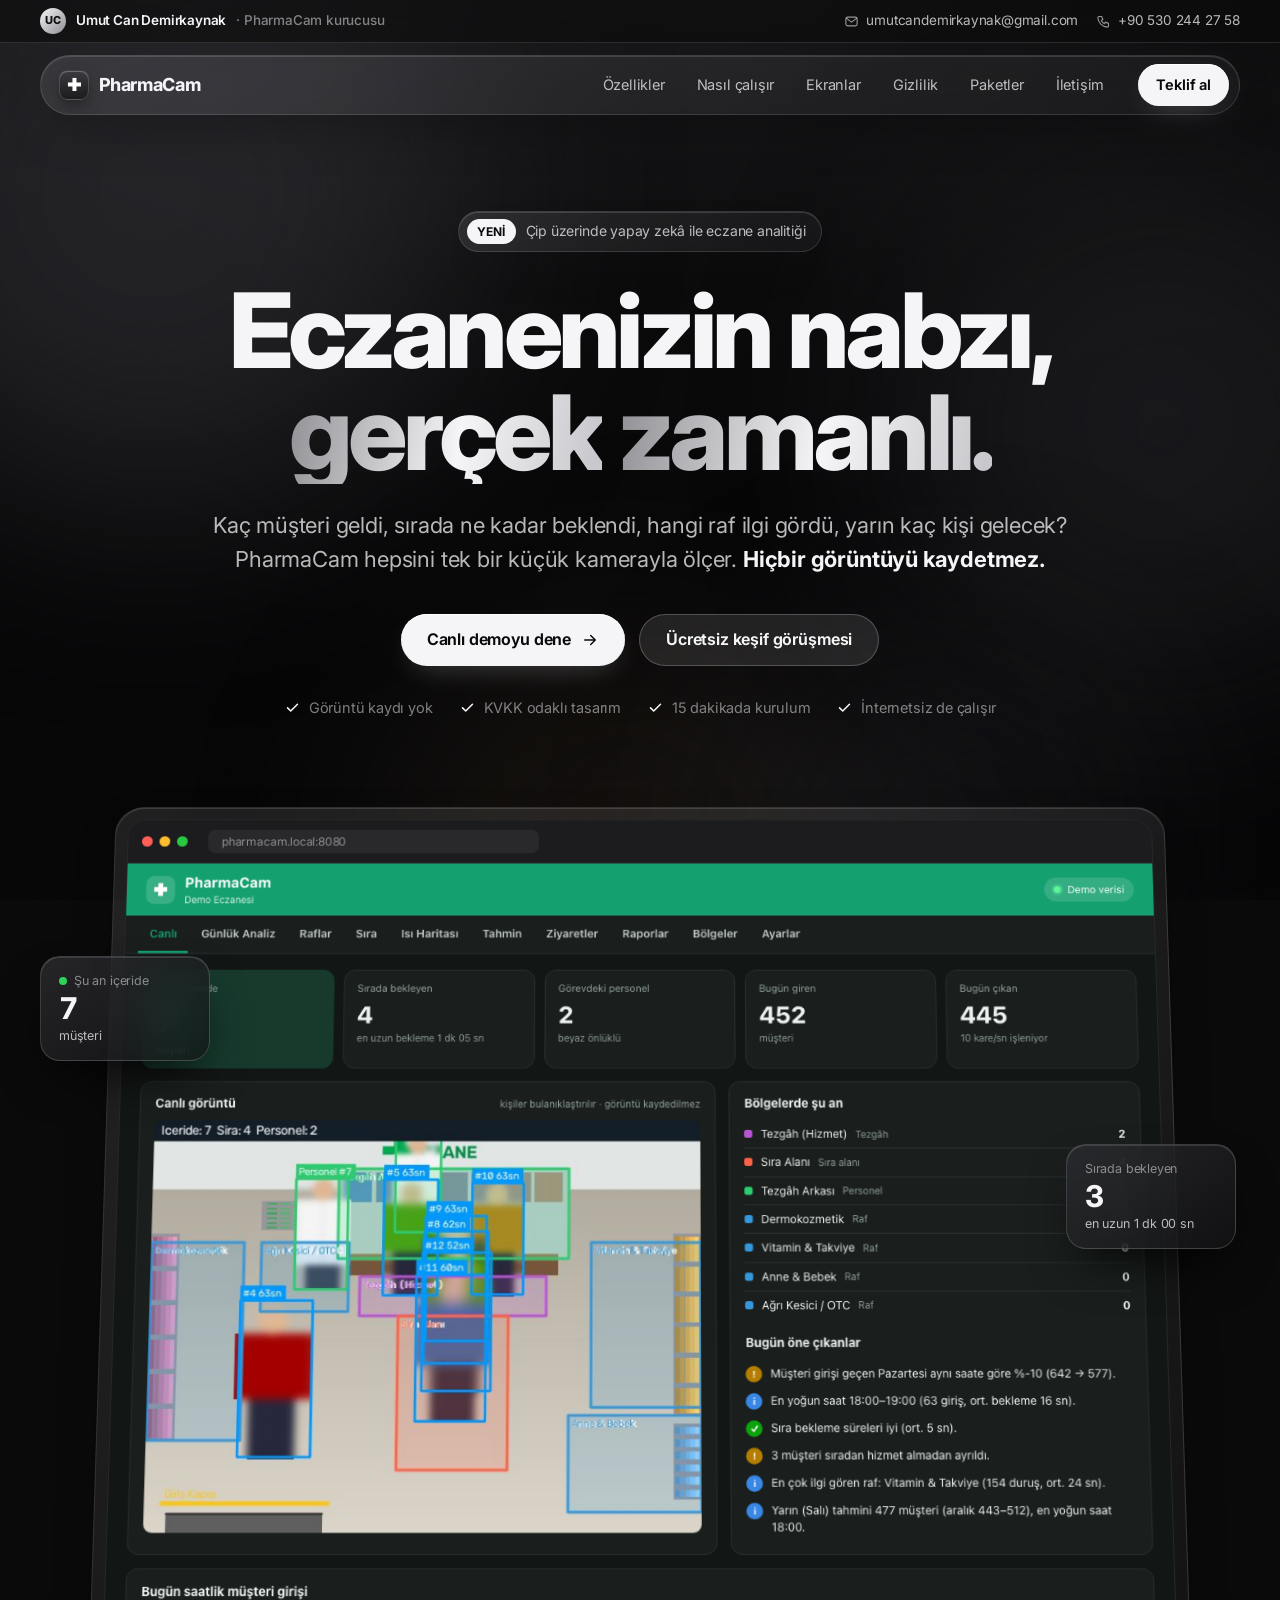
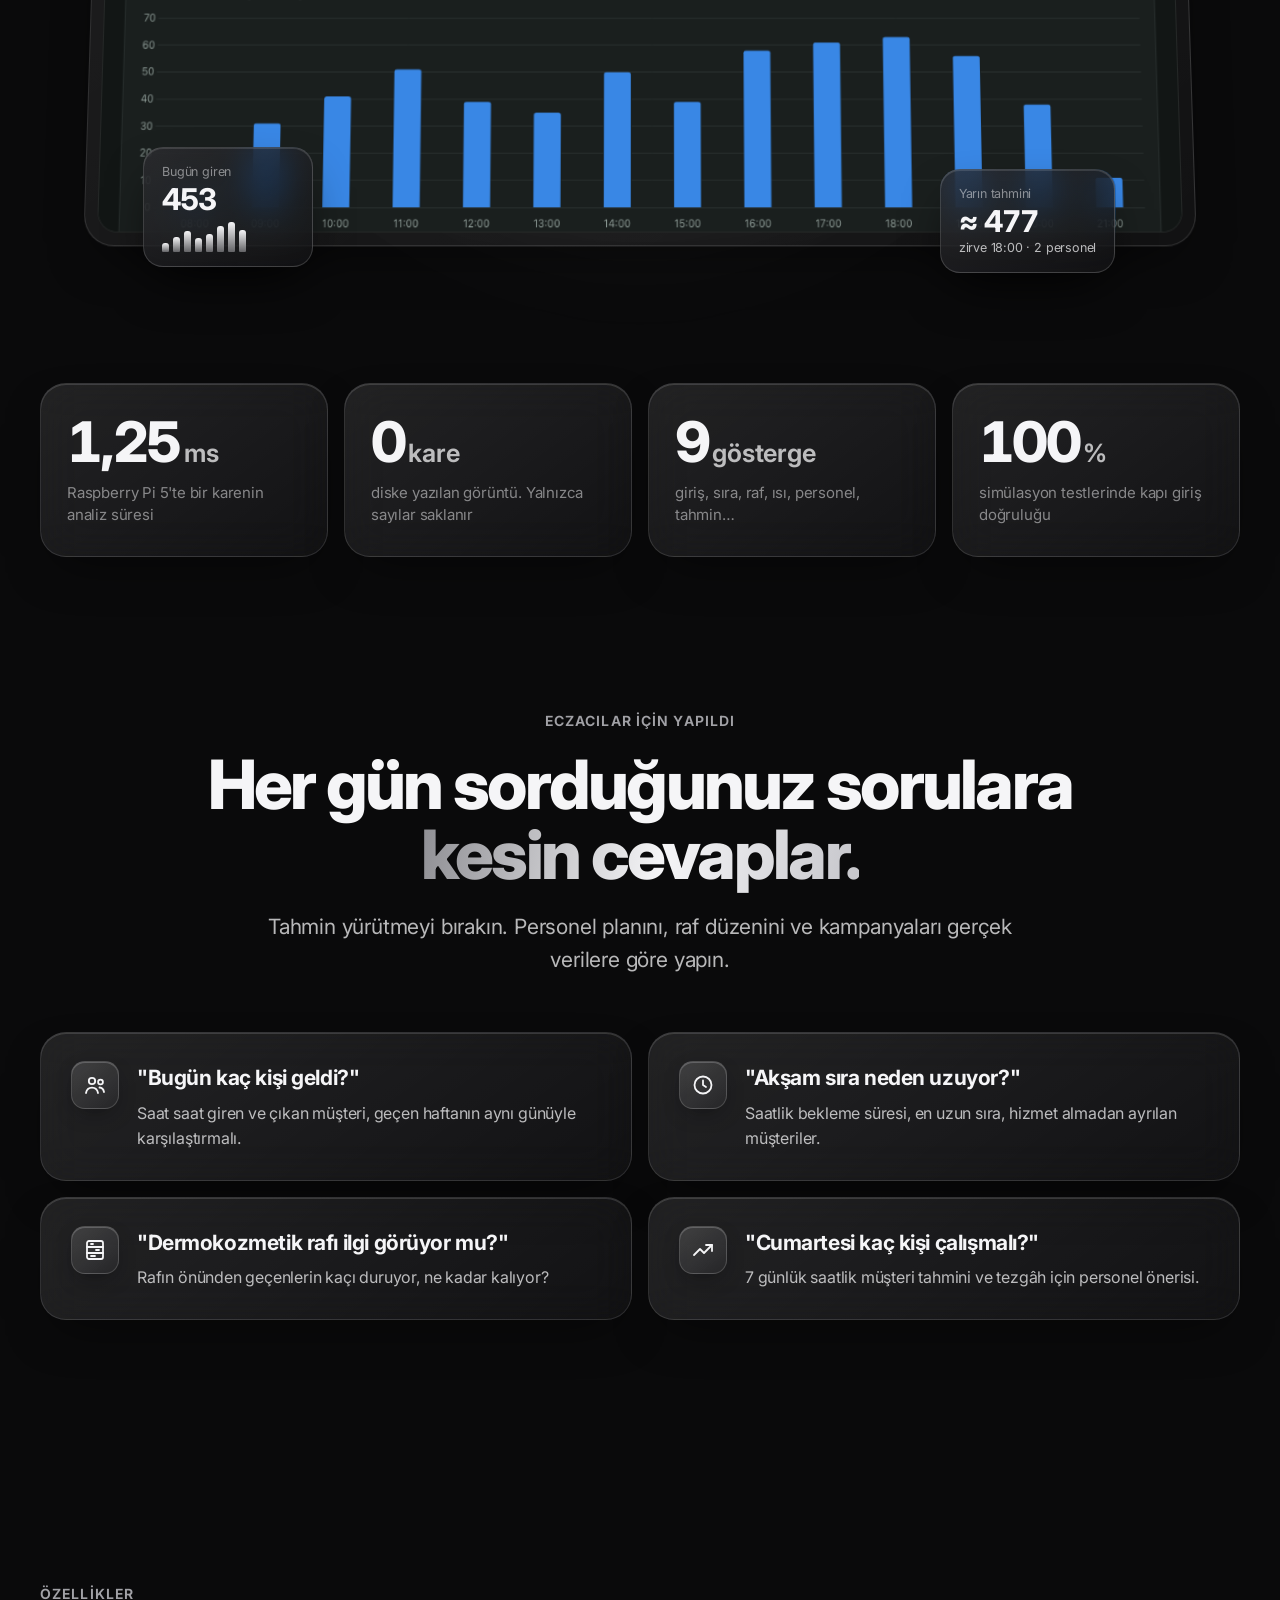
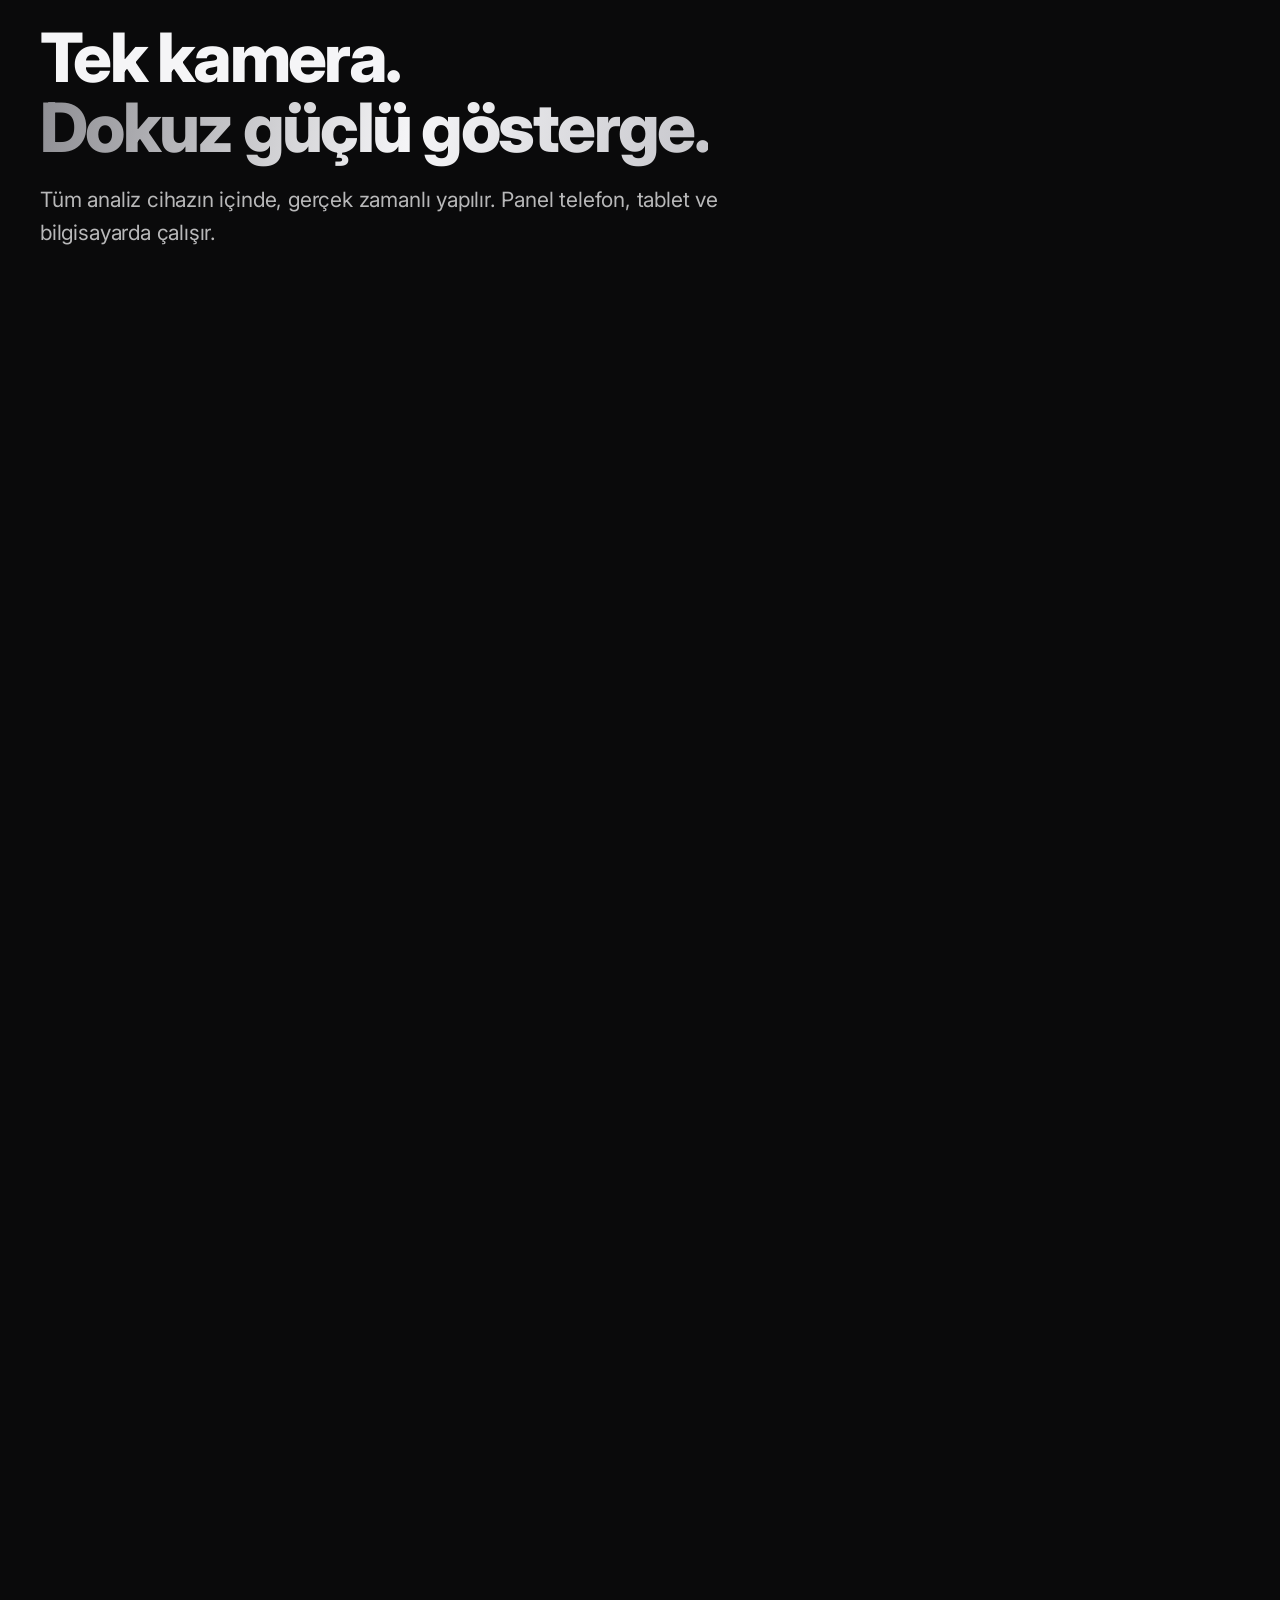
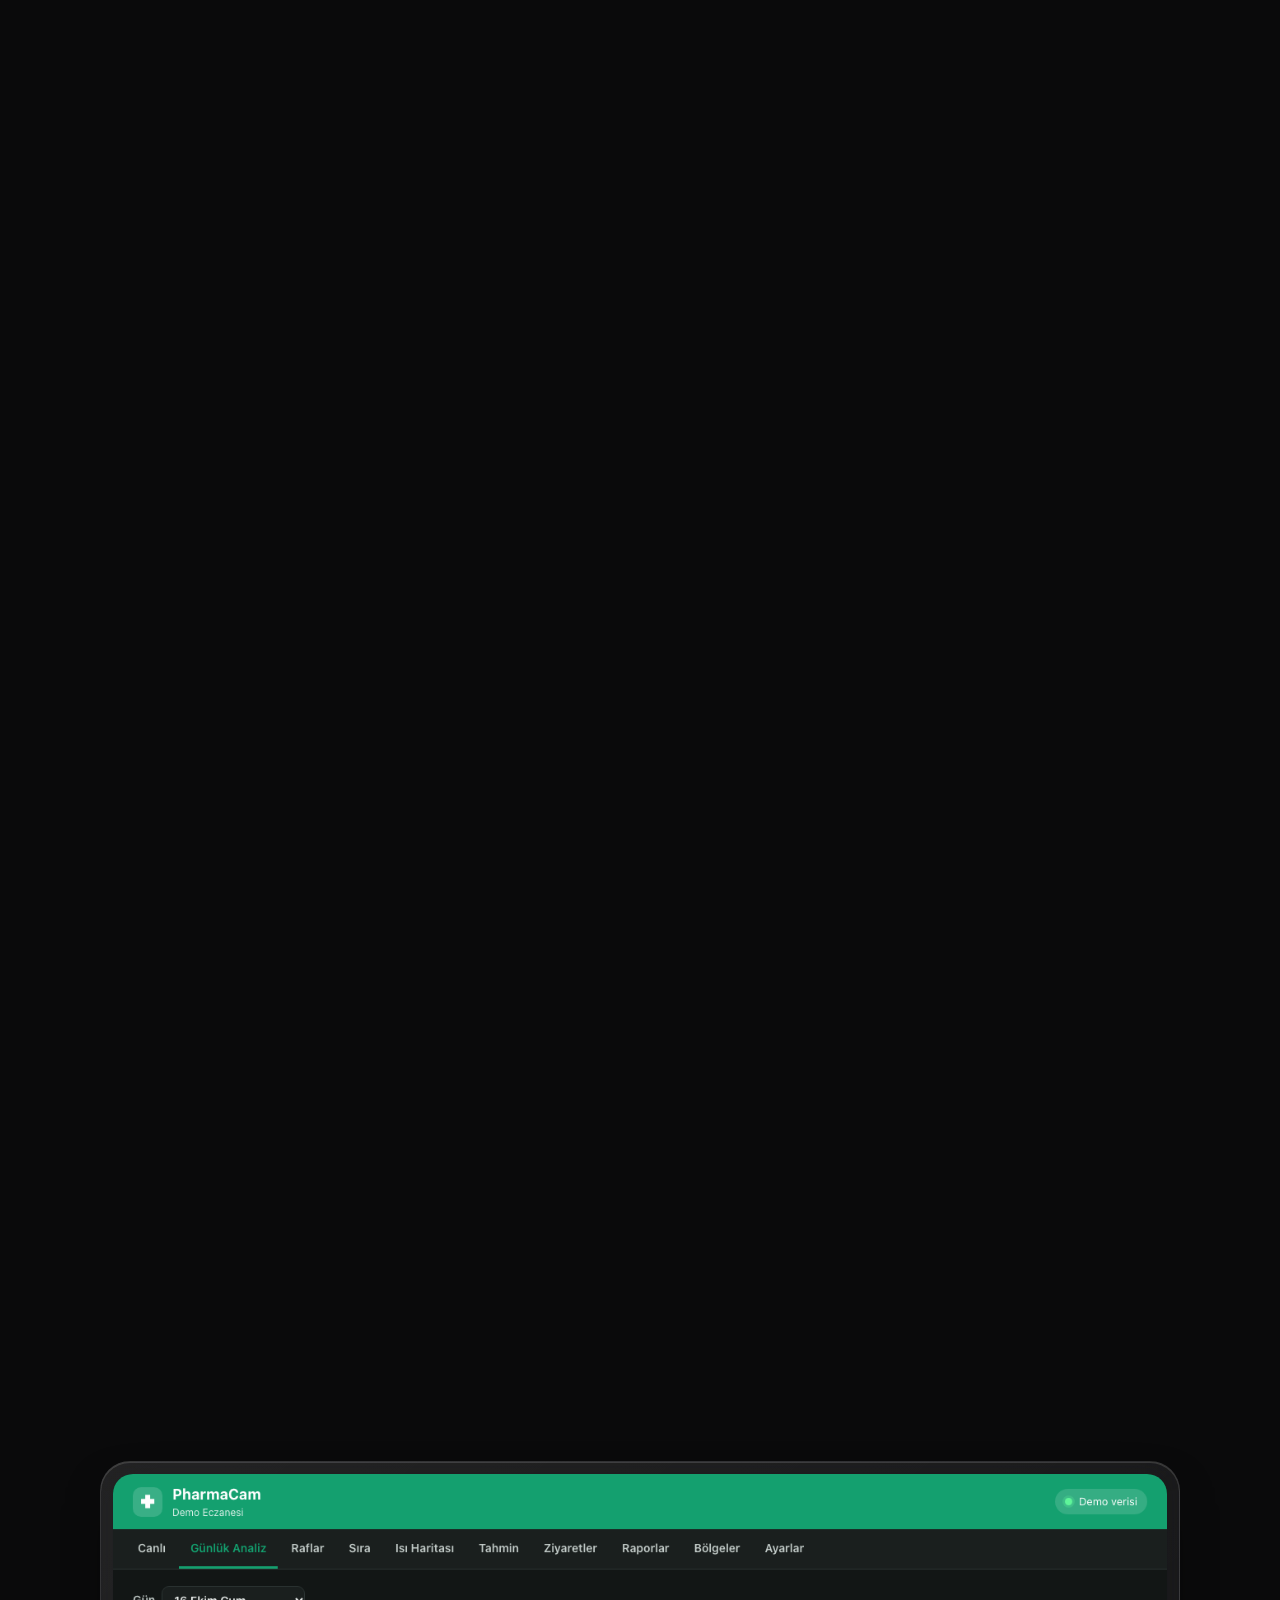
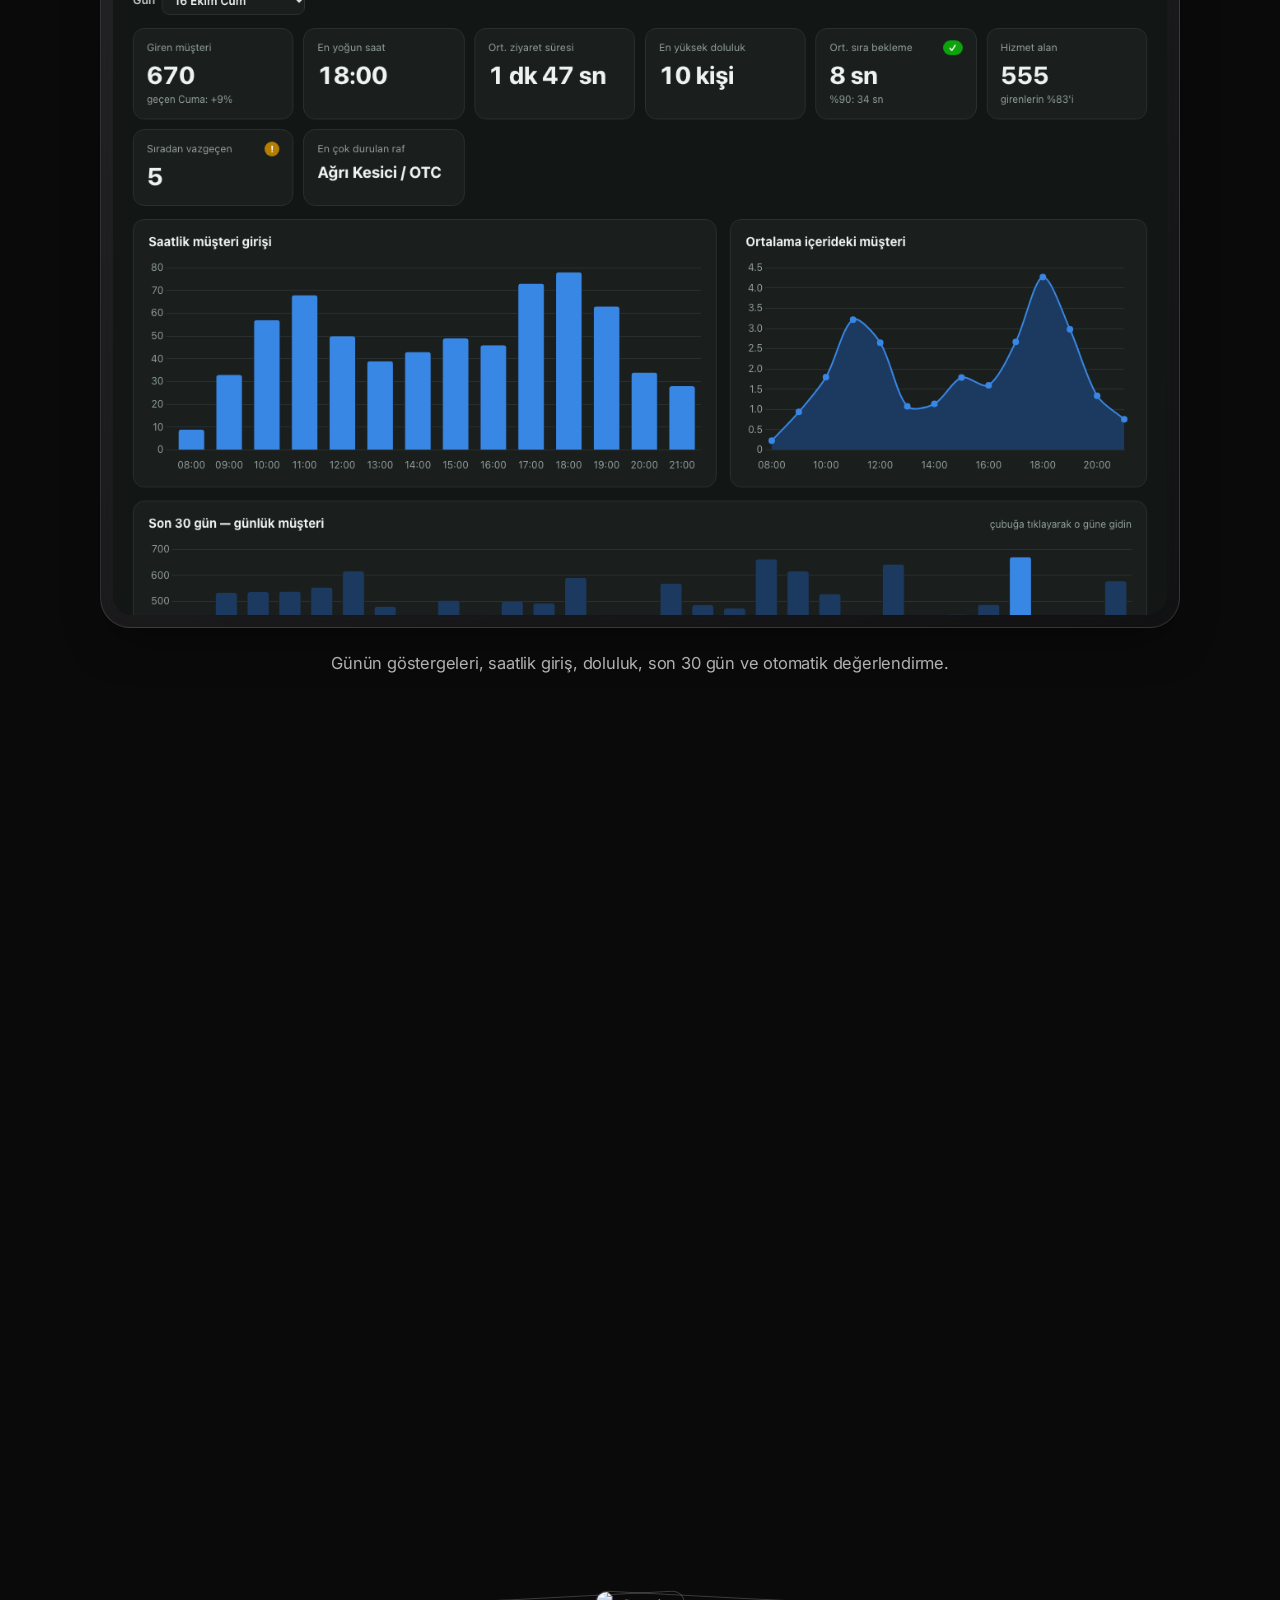
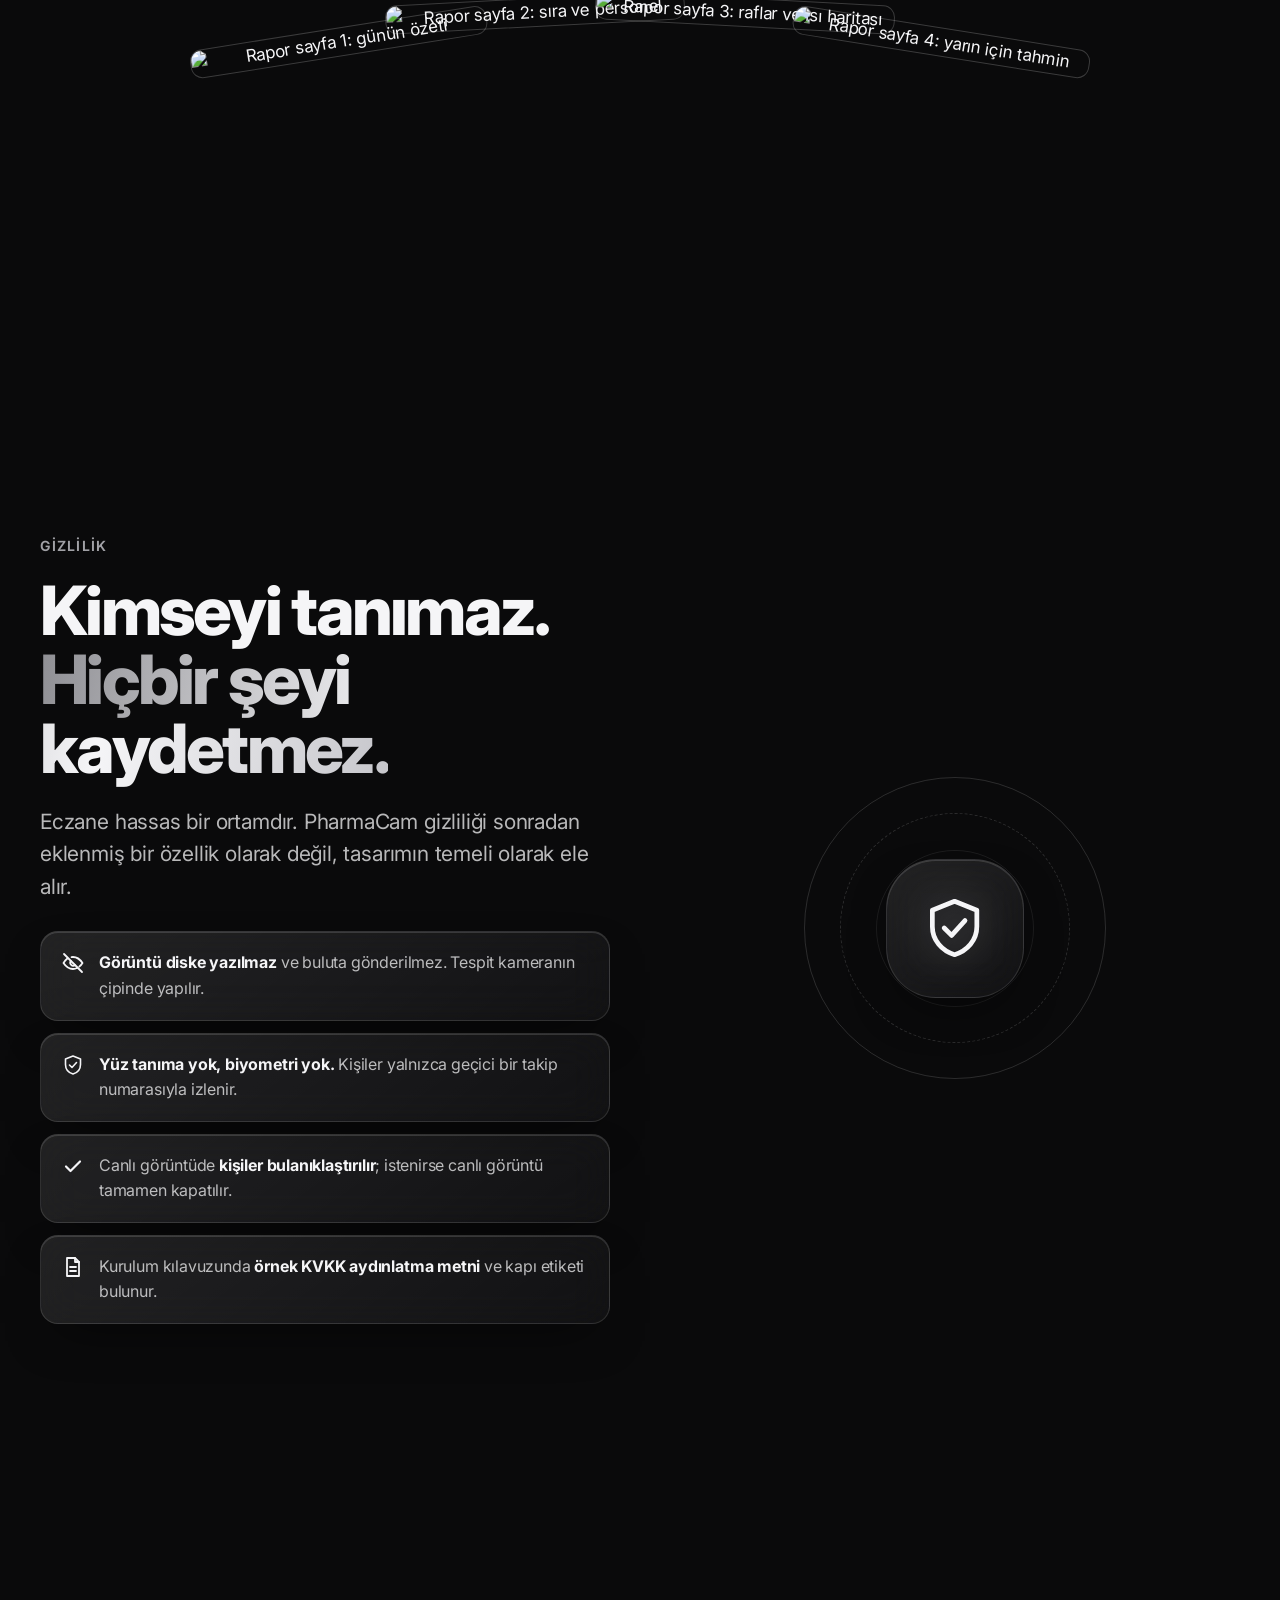
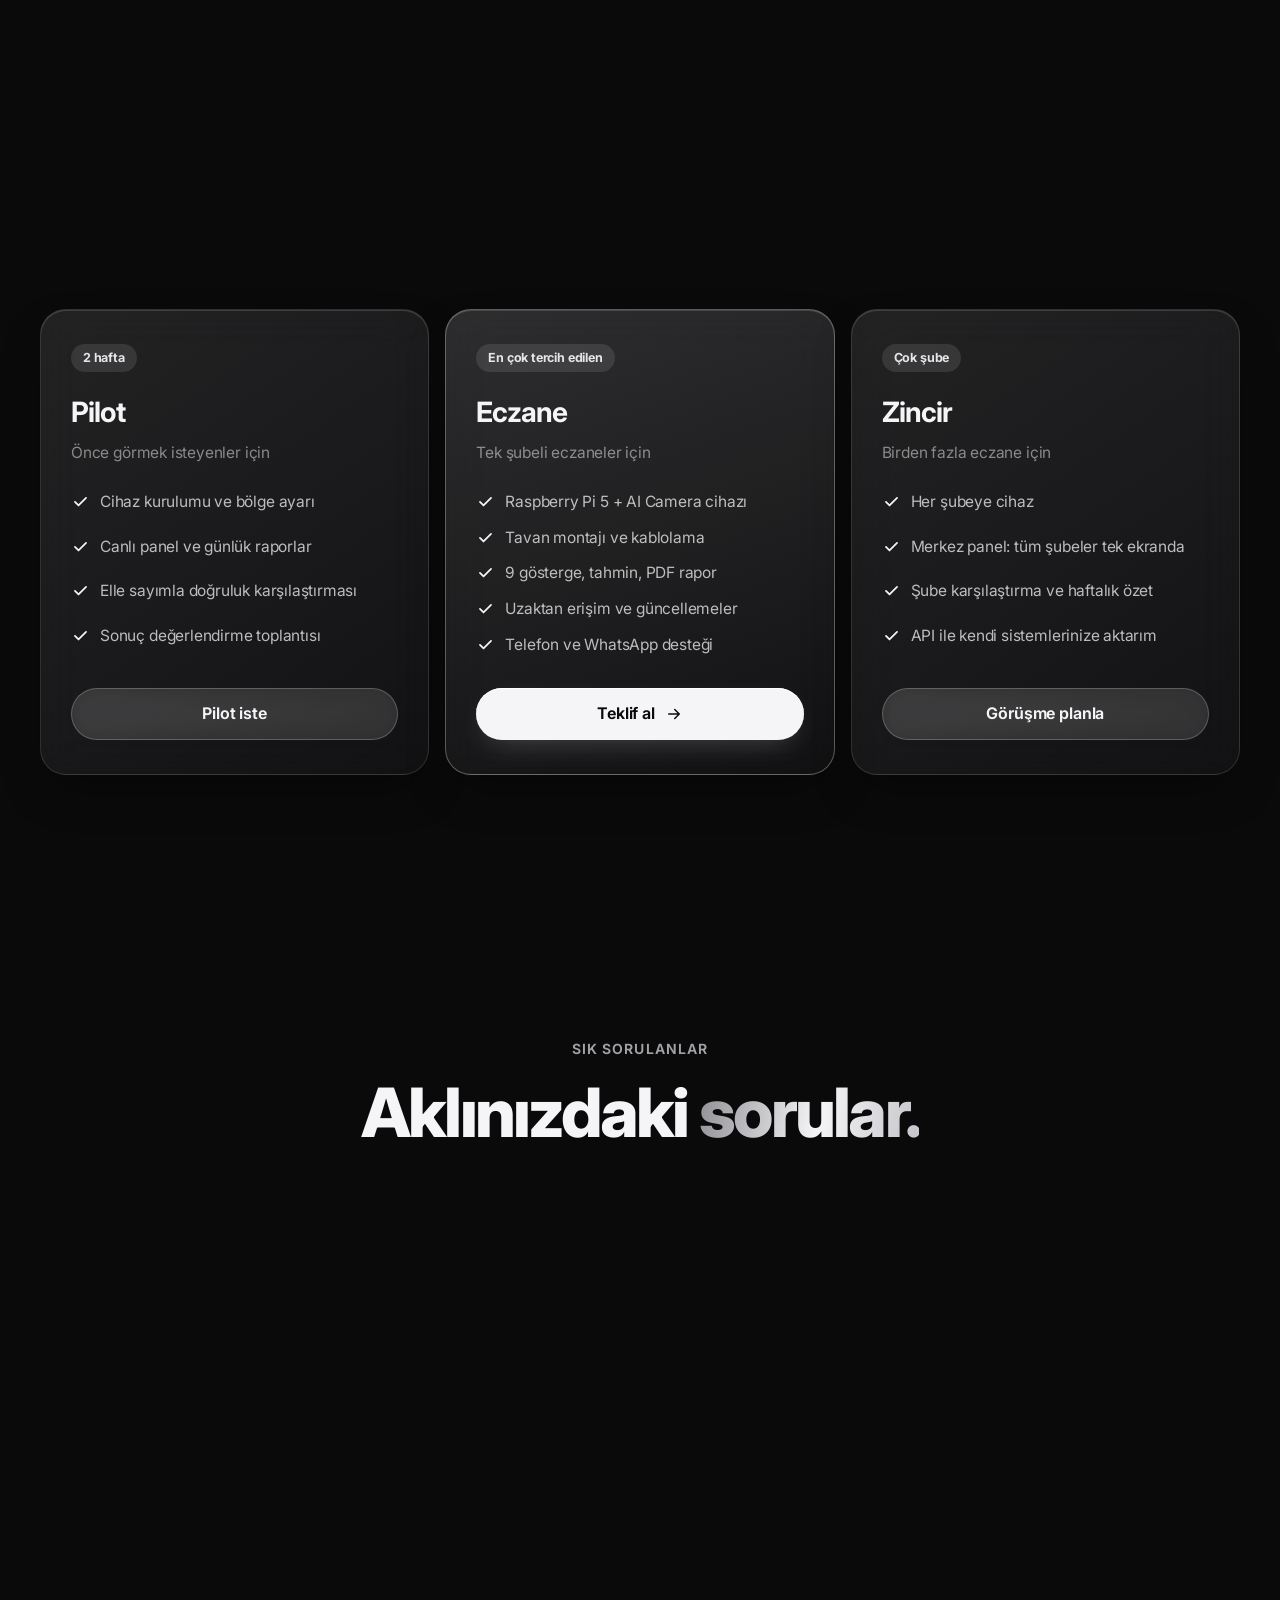
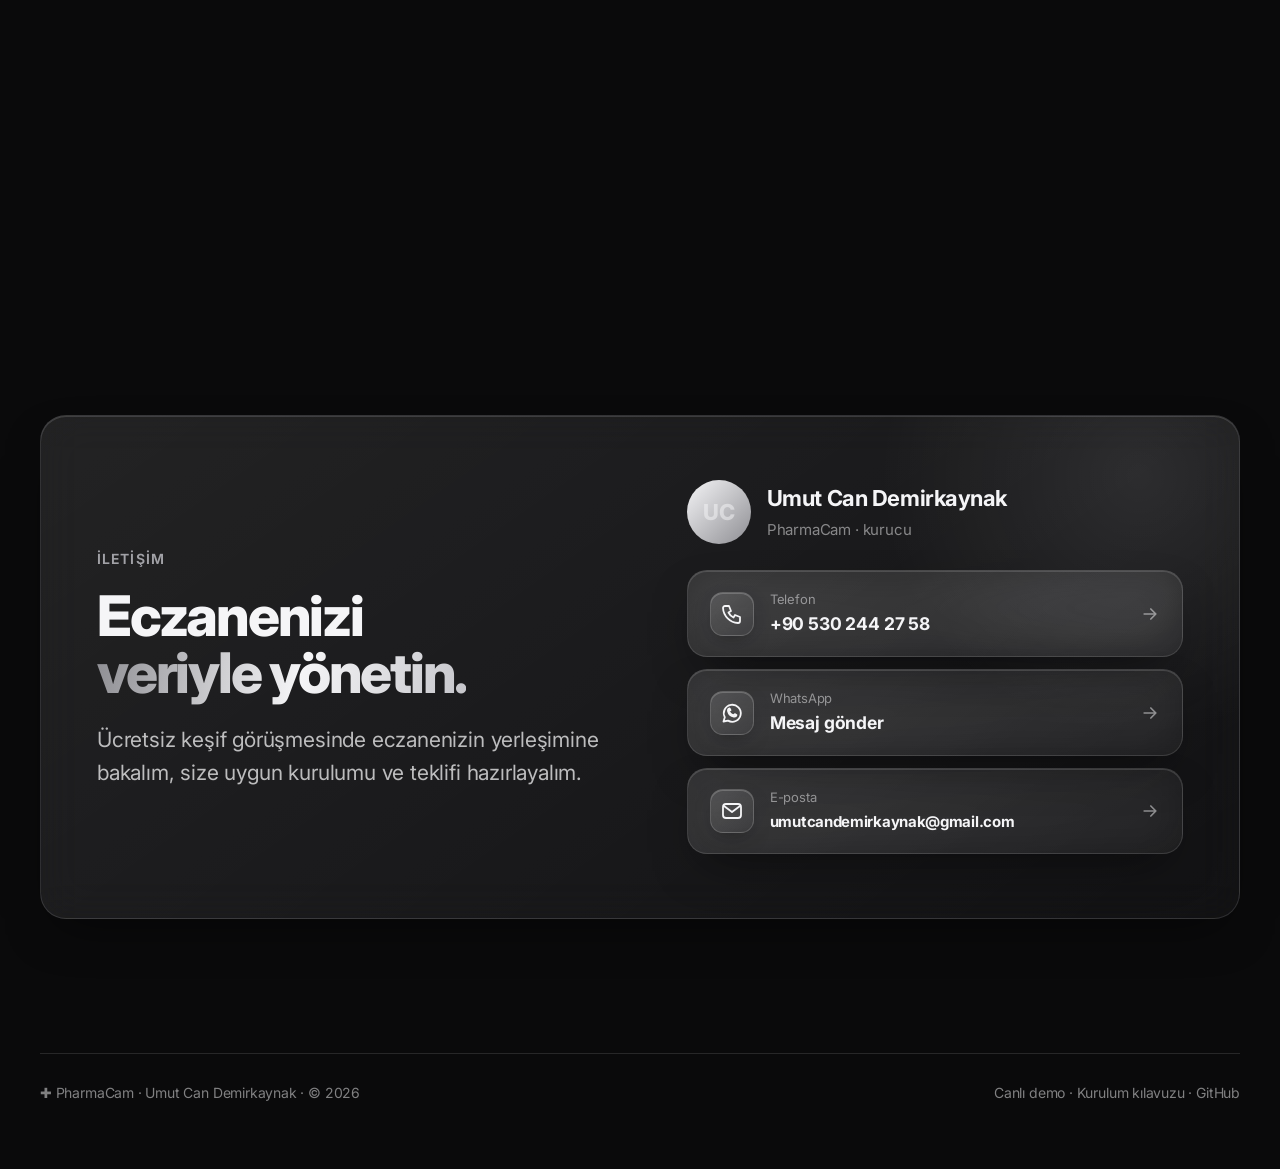
==== commit 7cdc70f7: "Site: nötr grafit paleti (yeşil/mavi geçişler kaldırıldı) Apple tarzı koyu grafit zemin, gümüş metal" ====
--- a/scripts/site/index.html
+++ b/scripts/site/index.html
@@ -5,32 +5,29 @@
 <meta name="viewport" content="width=device-width, initial-scale=1, viewport-fit=cover">
 <title>PharmaCam — Eczanenizin nabzı, gerçek zamanlı</title>
 <meta name="description" content="PharmaCam: Raspberry Pi AI Camera ile eczaneler için müşteri sayımı, sıra bekleme analizi, raf ilgisi, ısı haritası, personel ayrımı ve müşteri tahmini. Görüntü kaydedilmez. İletişim: Umut Can Demirkaynak.">
-<meta name="theme-color" content="#05110d">
+<meta name="theme-color" content="#0a0a0b">
 <meta property="og:title" content="PharmaCam — Eczanenizin nabzı, gerçek zamanlı">
 <meta property="og:description" content="Kaç müşteri geldi, sırada ne kadar beklendi, hangi raf ilgi gördü? Çip üzerinde yapay zekâ, görüntü kaydı yok.">
 <meta property="og:image" content="assets/dark-canli.png">
-<link rel="icon" href="data:image/svg+xml,%3Csvg xmlns='http://www.w3.org/2000/svg' viewBox='0 0 32 32'%3E%3Crect width='32' height='32' rx='8' fill='%2310b981'/%3E%3Cpath d='M13 7h6v6h6v6h-6v6h-6v-6H7v-6h6z' fill='white'/%3E%3C/svg%3E">
+<link rel="icon" href="data:image/svg+xml,%3Csvg xmlns='http://www.w3.org/2000/svg' viewBox='0 0 32 32'%3E%3Crect width='32' height='32' rx='8' fill='%231c1c1f'/%3E%3Cpath d='M13 7h6v6h6v6h-6v6h-6v-6H7v-6h6z' fill='white'/%3E%3C/svg%3E">
 <link rel="preconnect" href="https://fonts.googleapis.com">
 <link rel="preconnect" href="https://fonts.gstatic.com" crossorigin>
 <link href="https://fonts.googleapis.com/css2?family=Inter:wght@400;500;600;700;800&display=swap" rel="stylesheet">
 <style>
 :root {
   color-scheme: dark;
-  --bg: #05110d;
-  --ink: #f4fbf8;
-  --ink-2: rgba(232, 246, 240, .78);
-  --muted: rgba(220, 238, 231, .58);
+  --bg: #0a0a0b;
+  --ink: #f5f5f7;
+  --ink-2: rgba(245, 245, 247, .74);
+  --muted: rgba(245, 245, 247, .5);
   --glass: rgba(255, 255, 255, .06);
   --glass-2: rgba(255, 255, 255, .1);
   --glass-hi: rgba(255, 255, 255, .16);
   --stroke: rgba(255, 255, 255, .12);
   --stroke-2: rgba(255, 255, 255, .22);
-  --mint: #34d399;
-  --emerald: #10b981;
-  --teal: #2dd4bf;
-  --sky: #60a5fa;
-  --violet: #a78bfa;
-  --amber: #fbbf24;
+  --mint: #f5f5f7;   /* primary accent: white */
+  --sky: #a1a1a6;    /* secondary: silver */
+  --live: #30d158;   /* only for the live indicator */
   --radius: 26px;
   --ease: cubic-bezier(.22, .9, .26, 1);
   --font: "SF Pro Display", -apple-system, BlinkMacSystemFont, "Inter", "Segoe UI", Roboto, "Helvetica Neue", Arial, sans-serif;
@@ -47,12 +44,12 @@
 
 /* ---------------------------------------------------------- ambient */
 .ambient { position: fixed; inset: 0; z-index: -1; overflow: hidden; pointer-events: none;
-  background: radial-gradient(120% 80% at 50% -10%, #0b2a20 0%, #05110d 55%, #030a08 100%); }
-.blob { position: absolute; border-radius: 50%; filter: blur(90px); opacity: .55; will-change: transform; }
-.blob.b1 { width: 620px; height: 620px; left: -160px; top: -120px; background: #0e9f6e; animation: drift1 26s var(--ease) infinite alternate; }
-.blob.b2 { width: 520px; height: 520px; right: -140px; top: 18vh; background: #1d6fd6; opacity: .38; animation: drift2 30s var(--ease) infinite alternate; }
-.blob.b3 { width: 480px; height: 480px; left: 30vw; top: 70vh; background: #14b8a6; opacity: .3; animation: drift3 34s var(--ease) infinite alternate; }
-.blob.b4 { width: 380px; height: 380px; right: 12vw; bottom: -120px; background: #7c3aed; opacity: .22; animation: drift1 38s var(--ease) infinite alternate-reverse; }
+  background: radial-gradient(120% 80% at 50% -10%, #1d1d20 0%, #0a0a0b 55%, #060607 100%); }
+.blob { position: absolute; border-radius: 50%; filter: blur(110px); opacity: .5; will-change: transform; }
+.blob.b1 { width: 620px; height: 620px; left: -160px; top: -120px; background: #3a3a40; animation: drift1 26s var(--ease) infinite alternate; }
+.blob.b2 { width: 520px; height: 520px; right: -140px; top: 18vh; background: #2c2c31; opacity: .45; animation: drift2 30s var(--ease) infinite alternate; }
+.blob.b3 { width: 480px; height: 480px; left: 30vw; top: 70vh; background: #4a3a2c; opacity: .22; animation: drift3 34s var(--ease) infinite alternate; }
+.blob.b4 { width: 380px; height: 380px; right: 12vw; bottom: -120px; background: #33333a; opacity: .3; animation: drift1 38s var(--ease) infinite alternate-reverse; }
 @keyframes drift1 { to { transform: translate(140px, 120px) scale(1.15); } }
 @keyframes drift2 { to { transform: translate(-160px, 140px) scale(.9); } }
 @keyframes drift3 { to { transform: translate(120px, -160px) scale(1.2); } }
@@ -70,25 +67,25 @@
 
 /* ---------------------------------------------------------- contact bar */
 .contactbar { position: relative; z-index: 30; font-size: 13.5px; color: var(--ink-2);
-  border-bottom: 1px solid var(--stroke); background: rgba(3, 12, 9, .55);
+  border-bottom: 1px solid var(--stroke); background: rgba(10, 10, 11, .6);
   -webkit-backdrop-filter: blur(14px); backdrop-filter: blur(14px); }
 .contactbar .wrap { display: flex; align-items: center; justify-content: space-between; gap: 16px; min-height: 42px; flex-wrap: wrap; padding: 6px 0; }
 .contactbar .who { display: flex; align-items: center; gap: 10px; font-weight: 600; color: var(--ink); white-space: nowrap; }
 .contactbar .role { color: var(--muted); font-weight: 500; }
 .avatar { width: 26px; height: 26px; border-radius: 50%; display: grid; place-items: center; font-size: 11px; font-weight: 800;
-  background: linear-gradient(135deg, var(--mint), var(--sky)); color: #04140e; }
+  background: linear-gradient(135deg, #f5f5f7, #8e8e93); color: #111113; }
 .contactbar .links { display: flex; gap: 18px; flex-wrap: wrap; }
 .contactbar a { display: inline-flex; align-items: center; gap: 7px; transition: color .2s; }
-.contactbar a:hover { color: var(--mint); }
+.contactbar a:hover { color: #fff; }
 .contactbar svg { width: 15px; height: 15px; opacity: .8; }
 
 /* ---------------------------------------------------------- nav */
 nav.top { position: sticky; top: 12px; z-index: 25; margin-top: 12px; }
 nav.top .bar { display: flex; align-items: center; gap: 20px; height: 60px; padding: 0 10px 0 18px; border-radius: 999px; transition: all .4s var(--ease); }
-nav.top.scrolled .bar { background: rgba(8, 24, 18, .72); box-shadow: 0 12px 40px -12px rgba(0,0,0,.7); }
+nav.top.scrolled .bar { background: rgba(24, 24, 27, .72); box-shadow: 0 12px 40px -12px rgba(0,0,0,.7); }
 .logo { display: flex; align-items: center; gap: 10px; font-weight: 750; font-size: 18px; letter-spacing: -.02em; }
 .logo i { width: 30px; height: 30px; border-radius: 9px; display: grid; place-items: center; font-style: normal; font-size: 17px; color: #fff;
-  background: linear-gradient(135deg, #10b981, #0e7a5a); box-shadow: 0 6px 18px -4px rgba(16,185,129,.7), inset 0 1px 0 rgba(255,255,255,.35); }
+  background: linear-gradient(180deg, #3a3a3f, #1c1c1f); border: 1px solid rgba(255,255,255,.16); box-shadow: 0 6px 18px -6px rgba(0,0,0,.8), inset 0 1px 0 rgba(255,255,255,.25); }
 nav.top .links { display: flex; gap: 4px; margin-left: auto; }
 nav.top .bar > .btn { margin-left: auto; }
 nav.top .links + .btn { margin-left: 0; }
@@ -100,9 +97,9 @@
   border-radius: 999px; font-weight: 650; font-size: 16px; letter-spacing: -.01em; cursor: pointer; border: 0; font-family: inherit;
   transition: transform .35s var(--ease), box-shadow .35s var(--ease), background .3s; white-space: nowrap; }
 .btn.sm { height: 42px; padding: 0 18px; font-size: 14.5px; }
-.btn.primary { color: #03130d; background: linear-gradient(180deg, #6ee7b7, #10b981);
-  box-shadow: 0 10px 30px -8px rgba(16,185,129,.75), inset 0 1px 0 rgba(255,255,255,.6); }
-.btn.primary:hover { transform: translateY(-2px); box-shadow: 0 16px 40px -8px rgba(16,185,129,.9), inset 0 1px 0 rgba(255,255,255,.6); }
+.btn.primary { color: #0a0a0b; background: #f5f5f7;
+  box-shadow: 0 10px 30px -12px rgba(255,255,255,.28), inset 0 1px 0 #fff; }
+.btn.primary:hover { transform: translateY(-2px); background: #fff; box-shadow: 0 16px 40px -12px rgba(255,255,255,.4), inset 0 1px 0 #fff; }
 .btn.ghost { color: var(--ink); background: var(--glass-2); border: 1px solid var(--stroke-2);
   -webkit-backdrop-filter: blur(12px); backdrop-filter: blur(12px); }
 .btn.ghost:hover { background: var(--glass-hi); transform: translateY(-2px); }
@@ -113,9 +110,9 @@
 /* ---------------------------------------------------------- hero */
 .hero { padding: 96px 0 40px; text-align: center; }
 .pill { display: inline-flex; align-items: center; gap: 10px; padding: 7px 16px 7px 8px; border-radius: 99px; font-size: 14px; color: var(--ink-2); }
-.pill b { padding: 3px 10px; border-radius: 99px; font-size: 12px; color: #03130d; background: linear-gradient(135deg, #6ee7b7, #34d399); letter-spacing: .02em; }
+.pill b { padding: 3px 10px; border-radius: 99px; font-size: 12px; color: #0a0a0b; background: #f5f5f7; letter-spacing: .02em; }
 h1 { font-size: clamp(44px, 8.2vw, 104px); line-height: .98; letter-spacing: -.045em; margin: 28px auto 24px; font-weight: 800; max-width: 12ch; }
-.grad { background: linear-gradient(100deg, #ecfdf5 0%, #6ee7b7 35%, #5eead4 60%, #93c5fd 100%); -webkit-background-clip: text; background-clip: text; color: transparent;
+.grad { background: linear-gradient(100deg, #8e8e93 0%, #f5f5f7 28%, #c7c7cc 50%, #f5f5f7 72%, #8e8e93 100%); -webkit-background-clip: text; background-clip: text; color: transparent;
   background-size: 200% 100%; animation: shine 8s ease-in-out infinite; }
 @keyframes shine { 50% { background-position: 100% 0; } }
 .hero .lead { font-size: clamp(18px, 2.1vw, 22px); color: var(--ink-2); max-width: 40em; margin: 0 auto 38px; line-height: 1.55; }
@@ -136,30 +133,30 @@
 .device { position: relative; padding: 12px; border-radius: 30px; transform-style: preserve-3d;
   transform: rotateX(var(--rx, 14deg)) rotateY(var(--ry, 0deg)) translateY(var(--ty, 0)); transition: transform .8s var(--ease); }
 .device .screen { border-radius: 20px; overflow: hidden; border: 1px solid rgba(255,255,255,.08); background: #121615; }
-.device .chrome { display: flex; align-items: center; gap: 7px; padding: 10px 14px; background: #1a201f; border-bottom: 1px solid rgba(255,255,255,.06); }
+.device .chrome { display: flex; align-items: center; gap: 7px; padding: 10px 14px; background: #1c1c1e; border-bottom: 1px solid rgba(255,255,255,.06); }
 .device .chrome span { width: 11px; height: 11px; border-radius: 50%; background: #ff5f57; }
 .device .chrome span:nth-child(2) { background: #febc2e; } .device .chrome span:nth-child(3) { background: #28c840; }
-.device .chrome em { margin-left: 14px; font-style: normal; font-size: 12px; color: #93a19c; background: rgba(255,255,255,.06); padding: 3px 14px; border-radius: 8px; flex: 1; max-width: 340px; text-align: left; }
-.showcase .glow { position: absolute; inset: 10% 8% -6%; background: radial-gradient(closest-side, rgba(16,185,129,.55), transparent); filter: blur(50px); z-index: -1; }
-.chip.glass { background: linear-gradient(145deg, rgba(14, 40, 31, .78), rgba(6, 20, 15, .7)); border-color: rgba(110,231,183,.28); -webkit-backdrop-filter: blur(18px) saturate(170%); backdrop-filter: blur(18px) saturate(170%); box-shadow: inset 0 1px 0 rgba(255,255,255,.12), 0 24px 50px -16px rgba(0,0,0,.85); }
+.device .chrome em { margin-left: 14px; font-style: normal; font-size: 12px; color: #8e8e93; background: rgba(255,255,255,.06); padding: 3px 14px; border-radius: 8px; flex: 1; max-width: 340px; text-align: left; }
+.showcase .glow { position: absolute; inset: 10% 8% -6%; background: radial-gradient(closest-side, rgba(255,255,255,.13), transparent); filter: blur(50px); z-index: -1; }
+.chip.glass { background: linear-gradient(145deg, rgba(44, 44, 48, .8), rgba(20, 20, 22, .74)); border-color: rgba(255,255,255,.16); -webkit-backdrop-filter: blur(18px) saturate(170%); backdrop-filter: blur(18px) saturate(170%); box-shadow: inset 0 1px 0 rgba(255,255,255,.12), 0 24px 50px -16px rgba(0,0,0,.85); }
 .chip { position: absolute; padding: 14px 18px; border-radius: 20px; text-align: left; min-width: 170px; animation: float 6s ease-in-out infinite; z-index: 2; }
 .chip .k { font-size: 12.5px; color: var(--muted); display: flex; align-items: center; gap: 7px; }
 .chip .v { font-size: 30px; font-weight: 750; letter-spacing: -.03em; line-height: 1.15; font-variant-numeric: tabular-nums; }
 .chip .s { font-size: 12.5px; color: var(--ink-2); }
-.chip .dot { width: 8px; height: 8px; border-radius: 50%; background: var(--mint); box-shadow: 0 0 0 0 rgba(52,211,153,.7); animation: ping 2s infinite; }
-@keyframes ping { 70% { box-shadow: 0 0 0 9px rgba(52,211,153,0); } 100% { box-shadow: 0 0 0 0 rgba(52,211,153,0); } }
+.chip .dot { width: 8px; height: 8px; border-radius: 50%; background: var(--live); box-shadow: 0 0 0 0 rgba(48,209,88,.6); animation: ping 2s infinite; }
+@keyframes ping { 70% { box-shadow: 0 0 0 9px rgba(48,209,88,0); } 100% { box-shadow: 0 0 0 0 rgba(48,209,88,0); } }
 @keyframes float { 50% { transform: translateY(-12px); } }
 .chip.c1 { left: -60px; top: 16%; }
 .chip.c2 { right: -56px; top: 34%; animation-delay: -2s; }
 .chip.c3 { left: 4%; bottom: -34px; animation-delay: -4s; }
 .chip.c4 { right: 6%; bottom: -40px; animation-delay: -1s; }
 .bar-mini { display: flex; align-items: flex-end; gap: 4px; height: 30px; margin-top: 6px; }
-.bar-mini i { width: 7px; border-radius: 3px 3px 1px 1px; background: linear-gradient(180deg, #6ee7b7, #10b981); animation: grow 1.4s var(--ease) both; }
+.bar-mini i { width: 7px; border-radius: 3px 3px 1px 1px; background: linear-gradient(180deg, #f5f5f7, #636366); animation: grow 1.4s var(--ease) both; }
 @keyframes grow { from { transform: scaleY(.1); transform-origin: bottom; } }
 
 /* ---------------------------------------------------------- sections */
 section { position: relative; padding: 130px 0; }
-.eyebrow { display: inline-block; font-size: 14px; font-weight: 650; letter-spacing: .08em; text-transform: uppercase; color: var(--mint); margin-bottom: 18px; }
+.eyebrow { display: inline-block; font-size: 14px; font-weight: 650; letter-spacing: .08em; text-transform: uppercase; color: var(--sky); margin-bottom: 18px; }
 h2 { font-size: clamp(36px, 5.4vw, 68px); line-height: 1.02; letter-spacing: -.04em; margin: 0 0 22px; font-weight: 800; }
 .sub { font-size: clamp(18px, 1.9vw, 21px); color: var(--ink-2); max-width: 36em; margin: 0 0 56px; line-height: 1.55; }
 .center { text-align: center; } .center .sub { margin-left: auto; margin-right: auto; }
@@ -185,27 +182,24 @@
 .bento { display: grid; grid-template-columns: repeat(6, minmax(0, 1fr)); gap: 16px; }
 .card { position: relative; padding: 30px; overflow: hidden; isolation: isolate; transition: transform .5s var(--ease), border-color .4s; }
 .card::before { content: ""; position: absolute; inset: 0; z-index: -1; opacity: 0; transition: opacity .4s;
-  background: radial-gradient(420px circle at var(--mx, 50%) var(--my, 50%), rgba(110, 231, 183, .16), transparent 60%); }
+  background: radial-gradient(420px circle at var(--mx, 50%) var(--my, 50%), rgba(255, 255, 255, .07), transparent 60%); }
 .card:hover { transform: translateY(-4px); border-color: var(--stroke-2); }
 .card:hover::before { opacity: 1; }
 .card h3 { margin: 18px 0 8px; font-size: 23px; letter-spacing: -.025em; line-height: 1.2; }
 .card p { margin: 0; color: var(--ink-2); font-size: 16px; }
 .span-2 { grid-column: span 2; } .span-3 { grid-column: span 3; } .span-4 { grid-column: span 4; } .span-6 { grid-column: span 6; }
-.ico { width: 48px; height: 48px; border-radius: 14px; display: grid; place-items: center; color: #eafff6;
-  background: linear-gradient(145deg, rgba(52,211,153,.35), rgba(16,185,129,.12)); border: 1px solid rgba(110,231,183,.35);
-  box-shadow: inset 0 1px 0 rgba(255,255,255,.25), 0 8px 24px -10px rgba(16,185,129,.8); }
+.ico { width: 48px; height: 48px; border-radius: 14px; display: grid; place-items: center; color: #f5f5f7;
+  background: linear-gradient(145deg, rgba(255,255,255,.14), rgba(255,255,255,.04)); border: 1px solid rgba(255,255,255,.16);
+  box-shadow: inset 0 1px 0 rgba(255,255,255,.2), 0 8px 24px -12px rgba(0,0,0,.8); }
 .ico svg { width: 24px; height: 24px; }
-.ico.sky { background: linear-gradient(145deg, rgba(96,165,250,.35), rgba(59,130,246,.12)); border-color: rgba(147,197,253,.35); box-shadow: inset 0 1px 0 rgba(255,255,255,.25), 0 8px 24px -10px rgba(59,130,246,.8); }
-.ico.violet { background: linear-gradient(145deg, rgba(167,139,250,.35), rgba(124,58,237,.12)); border-color: rgba(196,181,253,.35); box-shadow: inset 0 1px 0 rgba(255,255,255,.25), 0 8px 24px -10px rgba(124,58,237,.8); }
-.ico.amber { background: linear-gradient(145deg, rgba(251,191,36,.35), rgba(245,158,11,.12)); border-color: rgba(253,230,138,.35); box-shadow: inset 0 1px 0 rgba(255,255,255,.25), 0 8px 24px -10px rgba(245,158,11,.8); }
 .viz { margin-top: 24px; }
 .viz-bars { display: flex; align-items: flex-end; gap: 7px; height: 110px; }
-.viz-bars i { flex: 1; border-radius: 6px 6px 2px 2px; background: linear-gradient(180deg, rgba(110,231,183,.95), rgba(16,185,129,.35));
+.viz-bars i { flex: 1; border-radius: 6px 6px 2px 2px; background: linear-gradient(180deg, rgba(245,245,247,.92), rgba(245,245,247,.12));
   transform: scaleY(0); transform-origin: bottom; transition: transform 1.1s var(--ease); transition-delay: calc(var(--i) * 55ms); }
 .in .viz-bars i { transform: scaleY(1); }
 .viz-labels { display: flex; justify-content: space-between; color: var(--muted); font-size: 12px; margin-top: 8px; }
 .queue-viz { display: flex; align-items: center; gap: 10px; }
-.queue-viz .p { width: 30px; height: 30px; border-radius: 50%; background: linear-gradient(180deg, #93c5fd, #3b82f6); box-shadow: 0 4px 14px -4px rgba(59,130,246,.9);
+.queue-viz .p { width: 30px; height: 30px; border-radius: 50%; background: linear-gradient(180deg, #f5f5f7, #8e8e93); box-shadow: 0 4px 14px -4px rgba(0,0,0,.7);
   animation: step 3.2s var(--ease) infinite; animation-delay: calc(var(--i) * -0.4s); }
 @keyframes step { 0%, 60% { transform: translateX(0); } 80% { transform: translateX(-6px); } 100% { transform: translateX(0); } }
 .queue-viz .counter { margin-left: auto; text-align: right; }
@@ -222,11 +216,11 @@
 
 /* ---------------------------------------------------------- how */
 .how { display: grid; grid-template-columns: repeat(3, minmax(0, 1fr)); gap: 16px; position: relative; }
-.how .line { position: absolute; left: 12%; right: 12%; top: 64px; height: 2px; background: linear-gradient(90deg, transparent, rgba(110,231,183,.6), transparent); transform: scaleX(0); transition: transform 1.6s var(--ease); }
+.how .line { position: absolute; left: 12%; right: 12%; top: 64px; height: 2px; background: linear-gradient(90deg, transparent, rgba(255,255,255,.35), transparent); transform: scaleX(0); transition: transform 1.6s var(--ease); }
 .how.in .line { transform: scaleX(1); }
 .stepc { padding: 32px 28px; text-align: center; }
 .stepc .num { width: 64px; height: 64px; margin: 0 auto 22px; border-radius: 50%; display: grid; place-items: center; font-size: 24px; font-weight: 800;
-  background: linear-gradient(145deg, rgba(110,231,183,.3), rgba(16,185,129,.08)); border: 1px solid rgba(110,231,183,.45); position: relative; z-index: 1;
+  background: linear-gradient(145deg, rgba(255,255,255,.14), rgba(255,255,255,.03)); border: 1px solid rgba(255,255,255,.22); position: relative; z-index: 1;
   -webkit-backdrop-filter: blur(10px); backdrop-filter: blur(10px); }
 .stepc h3 { margin: 0 0 8px; font-size: 22px; letter-spacing: -.02em; }
 .stepc p { margin: 0; color: var(--ink-2); font-size: 16px; }
@@ -235,7 +229,7 @@
 .tabs { display: inline-flex; gap: 4px; padding: 5px; border-radius: 99px; margin: 0 auto 34px; flex-wrap: wrap; justify-content: center; }
 .tabs button { font: inherit; font-size: 15px; font-weight: 600; color: var(--ink-2); background: none; border: 0; padding: 10px 18px; border-radius: 99px; cursor: pointer; transition: all .35s var(--ease); }
 .tabs button:hover { color: var(--ink); }
-.tabs button.active { color: #03130d; background: linear-gradient(180deg, #a7f3d0, #34d399); box-shadow: 0 6px 18px -6px rgba(52,211,153,.8); }
+.tabs button.active { color: #0a0a0b; background: #f5f5f7; box-shadow: 0 6px 18px -8px rgba(255,255,255,.3); }
 .stage { position: relative; max-width: 1080px; margin: 0 auto; padding: 12px; border-radius: 30px; }
 .stage .screen { position: relative; border-radius: 20px; overflow: hidden; aspect-ratio: 1280 / 900; background: #121615; }
 .stage img { position: absolute; inset: 0; width: 100%; height: 100%; object-fit: cover; object-position: top; opacity: 0; transform: scale(1.02); transition: opacity .7s var(--ease), transform 1.2s var(--ease); }
@@ -260,18 +254,18 @@
 .checks li b { color: var(--ink); }
 .checks svg { flex: none; width: 24px; height: 24px; color: var(--mint); margin-top: 1px; }
 .shield { position: relative; aspect-ratio: 1; max-width: 460px; margin: 0 auto; display: grid; place-items: center; }
-.shield .ring { position: absolute; inset: 0; border-radius: 50%; border: 1px solid rgba(110,231,183,.25); animation: spin 40s linear infinite; }
+.shield .ring { position: absolute; inset: 0; border-radius: 50%; border: 1px solid rgba(255,255,255,.14); animation: spin 40s linear infinite; }
 .shield .ring:nth-child(2) { inset: 12%; border-style: dashed; animation-duration: 28s; animation-direction: reverse; }
-.shield .ring:nth-child(3) { inset: 24%; border-color: rgba(147,197,253,.25); animation-duration: 20s; }
+.shield .ring:nth-child(3) { inset: 24%; border-color: rgba(255,255,255,.08); animation-duration: 20s; }
 @keyframes spin { to { transform: rotate(360deg); } }
 .shield .core { width: 46%; aspect-ratio: 1; border-radius: 36%; display: grid; place-items: center; }
-.shield .core svg { width: 52%; color: var(--mint); filter: drop-shadow(0 0 22px rgba(52,211,153,.7)); }
+.shield .core svg { width: 52%; color: var(--mint); filter: drop-shadow(0 0 22px rgba(255,255,255,.35)); }
 
 /* ---------------------------------------------------------- packages */
 .plans { display: grid; grid-template-columns: repeat(3, minmax(0, 1fr)); gap: 16px; align-items: stretch; }
 .plan { padding: 34px 30px; display: flex; flex-direction: column; }
-.plan.feat { background: linear-gradient(160deg, rgba(52,211,153,.22), rgba(255,255,255,.04)); border-color: rgba(110,231,183,.45); }
-.plan .tag { align-self: flex-start; font-size: 12.5px; font-weight: 700; padding: 4px 12px; border-radius: 99px; background: rgba(110,231,183,.18); color: #a7f3d0; margin-bottom: 18px; }
+.plan.feat { background: linear-gradient(160deg, rgba(255,255,255,.15), rgba(255,255,255,.03)); border-color: rgba(255,255,255,.3); }
+.plan .tag { align-self: flex-start; font-size: 12.5px; font-weight: 700; padding: 4px 12px; border-radius: 99px; background: rgba(255,255,255,.1); color: #e5e5ea; margin-bottom: 18px; }
 .plan h3 { font-size: 28px; margin: 0 0 6px; letter-spacing: -.03em; }
 .plan .for { color: var(--muted); margin: 0 0 24px; font-size: 15.5px; }
 .plan ul { list-style: none; padding: 0; margin: 0 0 30px; display: grid; gap: 11px; flex: 1; }
@@ -285,13 +279,13 @@
 .faq details[open] { background: linear-gradient(145deg, rgba(255,255,255,.12), rgba(255,255,255,.05)); }
 .faq summary { list-style: none; cursor: pointer; padding: 22px 0; font-size: 18.5px; font-weight: 650; letter-spacing: -.015em; display: flex; justify-content: space-between; gap: 20px; align-items: center; }
 .faq summary::-webkit-details-marker { display: none; }
-.faq summary::after { content: "+"; font-size: 26px; font-weight: 300; color: var(--mint); transition: transform .4s var(--ease); }
+.faq summary::after { content: "+"; font-size: 26px; font-weight: 300; color: var(--sky); transition: transform .4s var(--ease); }
 .faq details[open] summary::after { transform: rotate(45deg); }
 .faq details p { margin: 0 0 22px; color: var(--ink-2); font-size: 16px; }
 
 /* ---------------------------------------------------------- contact */
 .contact { padding: 64px 56px; display: grid; grid-template-columns: minmax(0, 1.1fr) minmax(0, 1fr); gap: 44px; align-items: center; position: relative; overflow: hidden; }
-.contact::after { content: ""; position: absolute; width: 520px; height: 520px; right: -160px; top: -200px; border-radius: 50%; background: radial-gradient(closest-side, rgba(52,211,153,.35), transparent); z-index: -1; }
+.contact::after { content: ""; position: absolute; width: 520px; height: 520px; right: -160px; top: -200px; border-radius: 50%; background: radial-gradient(closest-side, rgba(255,255,255,.09), transparent); z-index: -1; }
 .contact h2 { font-size: clamp(34px, 4.4vw, 56px); }
 .person { display: flex; align-items: center; gap: 16px; margin-bottom: 26px; }
 .person .avatar { width: 64px; height: 64px; font-size: 22px; }
@@ -461,9 +455,9 @@
   </div>
   <div class="questions">
     <div class="q glass reveal"><div class="ico"><svg><use href="#i-users"/></svg></div><div><h3>"Bugün kaç kişi geldi?"</h3><p>Saat saat giren ve çıkan müşteri, geçen haftanın aynı günüyle karşılaştırmalı.</p></div></div>
-    <div class="q glass reveal" style="--d:80ms"><div class="ico sky"><svg><use href="#i-clock"/></svg></div><div><h3>"Akşam sıra neden uzuyor?"</h3><p>Saatlik bekleme süresi, en uzun sıra, hizmet almadan ayrılan müşteriler.</p></div></div>
-    <div class="q glass reveal" style="--d:160ms"><div class="ico violet"><svg><use href="#i-shelf"/></svg></div><div><h3>"Dermokozmetik rafı ilgi görüyor mu?"</h3><p>Rafın önünden geçenlerin kaçı duruyor, ne kadar kalıyor?</p></div></div>
-    <div class="q glass reveal" style="--d:240ms"><div class="ico amber"><svg><use href="#i-trend"/></svg></div><div><h3>"Cumartesi kaç kişi çalışmalı?"</h3><p>7 günlük saatlik müşteri tahmini ve tezgâh için personel önerisi.</p></div></div>
+    <div class="q glass reveal" style="--d:80ms"><div class="ico"><svg><use href="#i-clock"/></svg></div><div><h3>"Akşam sıra neden uzuyor?"</h3><p>Saatlik bekleme süresi, en uzun sıra, hizmet almadan ayrılan müşteriler.</p></div></div>
+    <div class="q glass reveal" style="--d:160ms"><div class="ico"><svg><use href="#i-shelf"/></svg></div><div><h3>"Dermokozmetik rafı ilgi görüyor mu?"</h3><p>Rafın önünden geçenlerin kaçı duruyor, ne kadar kalıyor?</p></div></div>
+    <div class="q glass reveal" style="--d:240ms"><div class="ico"><svg><use href="#i-trend"/></svg></div><div><h3>"Cumartesi kaç kişi çalışmalı?"</h3><p>7 günlük saatlik müşteri tahmini ve tezgâh için personel önerisi.</p></div></div>
   </div>
 </div></section>
 
@@ -482,19 +476,19 @@
       <div class="viz"><div class="viz-bars" id="vizbars"></div><div class="viz-labels"><span>08:00</span><span>12:00</span><span>16:00</span><span>21:00</span></div></div>
     </div>
     <div class="card glass span-2 reveal" style="--d:80ms">
-      <div class="ico sky"><svg><use href="#i-clock"/></svg></div>
+      <div class="ico"><svg><use href="#i-clock"/></svg></div>
       <h3>Sıra ve bekleme</h3>
       <p>Sıra uzunluğu, bekleme ve hizmet süresi, vazgeçenler.</p>
       <div class="viz queue-viz"><span class="p" style="--i:0"></span><span class="p" style="--i:1"></span><span class="p" style="--i:2"></span>
         <div class="counter"><b id="qtimer">0:42</b><span>bekleme</span></div></div>
     </div>
     <div class="card glass span-2 reveal">
-      <div class="ico violet"><svg><use href="#i-shelf"/></svg></div>
+      <div class="ico"><svg><use href="#i-shelf"/></svg></div>
       <h3>Raf önünde durma</h3>
       <p>Her raf için duruş, geçiş ve durma oranı. Teşhirin işe yarayıp yaramadığını görün.</p>
     </div>
     <div class="card glass span-2 reveal" style="--d:80ms">
-      <div class="ico amber"><svg><use href="#i-heat"/></svg></div>
+      <div class="ico"><svg><use href="#i-heat"/></svg></div>
       <h3>Isı haritası</h3>
       <p>Müşterilerin en çok vakit geçirdiği alanlar.</p>
       <div class="viz heat"><i style="left:12%;top:20%;width:70px;height:70px;background:#fbbf24"></i><i style="left:42%;top:30%;width:110px;height:90px;background:#ef4444;animation-delay:-1.5s"></i><i style="left:70%;top:10%;width:80px;height:80px;background:#f97316;animation-delay:-3s"></i><i style="left:28%;top:60%;width:60px;height:50px;background:#fbbf24;animation-delay:-2s"></i></div>
@@ -510,26 +504,26 @@
       <p>Eczacı ve teknisyenler otomatik tanınır, müşteri istatistiklerine katılmaz. Görevdeki personel ayrıca izlenir.</p>
       <div class="viz coat">
         <div><svg viewBox="0 0 46 64"><circle cx="23" cy="10" r="8" fill="#e0b896"/><rect x="9" y="20" width="28" height="30" rx="7" fill="#f8fafc"/><path d="M23 20v30" stroke="#cbd5e1"/><rect x="12" y="50" width="9" height="14" rx="3" fill="#475569"/><rect x="25" y="50" width="9" height="14" rx="3" fill="#475569"/></svg>Personel<br><b style="color:var(--mint)">ayrıldı</b></div>
-        <div><svg viewBox="0 0 46 64"><circle cx="23" cy="10" r="8" fill="#e0b896"/><rect x="9" y="20" width="28" height="30" rx="7" fill="#3b82f6"/><rect x="12" y="50" width="9" height="14" rx="3" fill="#1e293b"/><rect x="25" y="50" width="9" height="14" rx="3" fill="#1e293b"/></svg>Müşteri<br><b style="color:var(--sky)">sayıldı</b></div>
+        <div><svg viewBox="0 0 46 64"><circle cx="23" cy="10" r="8" fill="#e0b896"/><rect x="9" y="20" width="28" height="30" rx="7" fill="#636366"/><rect x="12" y="50" width="9" height="14" rx="3" fill="#1e293b"/><rect x="25" y="50" width="9" height="14" rx="3" fill="#1e293b"/></svg>Müşteri<br><b style="color:var(--sky)">sayıldı</b></div>
       </div>
     </div>
     <div class="card glass span-3 reveal" style="--d:80ms">
-      <div class="ico amber"><svg><use href="#i-trend"/></svg></div>
+      <div class="ico"><svg><use href="#i-trend"/></svg></div>
       <h3>Kişi tahminleme</h3>
       <p>Önümüzdeki 7 gün için saatlik müşteri tahmini, güven aralığı ve tezgâh personeli önerisi.</p>
       <svg class="viz fc-line" viewBox="0 0 400 110" width="100%" height="110" preserveAspectRatio="none" aria-hidden="true">
-        <defs><linearGradient id="fcband" x1="0" x2="0" y1="0" y2="1"><stop offset="0" stop-color="#60a5fa" stop-opacity=".35"/><stop offset="1" stop-color="#60a5fa" stop-opacity="0"/></linearGradient></defs>
+        <defs><linearGradient id="fcband" x1="0" x2="0" y1="0" y2="1"><stop offset="0" stop-color="#f5f5f7" stop-opacity=".16"/><stop offset="1" stop-color="#f5f5f7" stop-opacity="0"/></linearGradient></defs>
         <path d="M0 95 C 40 80, 60 50, 100 52 S 160 75, 200 70 S 260 40, 300 25 S 370 60, 400 80 L 400 110 L 0 110 Z" fill="url(#fcband)" style="stroke-dasharray:none;stroke-dashoffset:0"/>
-        <path d="M0 95 C 40 80, 60 50, 100 52 S 160 75, 200 70 S 260 40, 300 25 S 370 60, 400 80" fill="none" stroke="#93c5fd" stroke-width="3" stroke-linecap="round"/>
+        <path d="M0 95 C 40 80, 60 50, 100 52 S 160 75, 200 70 S 260 40, 300 25 S 370 60, 400 80" fill="none" stroke="#f5f5f7" stroke-width="2.5" stroke-linecap="round"/>
       </svg>
     </div>
     <div class="card glass span-3 reveal">
-      <div class="ico sky"><svg><use href="#i-list"/></svg></div>
+      <div class="ico"><svg><use href="#i-list"/></svg></div>
       <h3>Anonim ziyaret kaydı</h3>
       <p>Her ziyaretin süresi, gezdiği raflar, sıra ve hizmet süresi kaydedilir. Kimlik bilgisi tutulmaz. Kayıtlar CSV olarak dışa aktarılabilir.</p>
     </div>
     <div class="card glass span-3 reveal" style="--d:80ms">
-      <div class="ico violet"><svg><use href="#i-doc"/></svg></div>
+      <div class="ico"><svg><use href="#i-doc"/></svg></div>
       <h3>Her akşam PDF rapor</h3>
       <p>Kapanışta otomatik hazırlanır: günün göstergeleri, grafikler, raf tablosu, ısı haritası ve yarın için tahmin.</p>
     </div>
@@ -672,7 +666,7 @@
       <div class="cards-c">
         <a class="cline glass" href="tel:+905302442758"><span class="ico"><svg><use href="#i-phone"/></svg></span><span><small>Telefon</small><strong>+90 530 244 27 58</strong></span><svg class="go" width="20" height="20"><use href="#i-arrow"/></svg></a>
         <a class="cline glass" href="https://wa.me/905302442758?text=Merhaba%2C%20PharmaCam%20hakk%C4%B1nda%20bilgi%20almak%20istiyorum." target="_blank" rel="noopener"><span class="ico"><svg><use href="#i-wa"/></svg></span><span><small>WhatsApp</small><strong>Mesaj gönder</strong></span><svg class="go" width="20" height="20"><use href="#i-arrow"/></svg></a>
-        <a class="cline glass" href="mailto:umutcandemirkaynak@gmail.com?subject=PharmaCam%20teklif%20talebi"><span class="ico sky"><svg><use href="#i-mail"/></svg></span><span><small>E-posta</small><strong class="em">umutcandemirkaynak@gmail.com</strong></span><svg class="go" width="20" height="20"><use href="#i-arrow"/></svg></a>
+        <a class="cline glass" href="mailto:umutcandemirkaynak@gmail.com?subject=PharmaCam%20teklif%20talebi"><span class="ico"><svg><use href="#i-mail"/></svg></span><span><small>E-posta</small><strong class="em">umutcandemirkaynak@gmail.com</strong></span><svg class="go" width="20" height="20"><use href="#i-arrow"/></svg></a>
       </div>
     </div>
   </div>
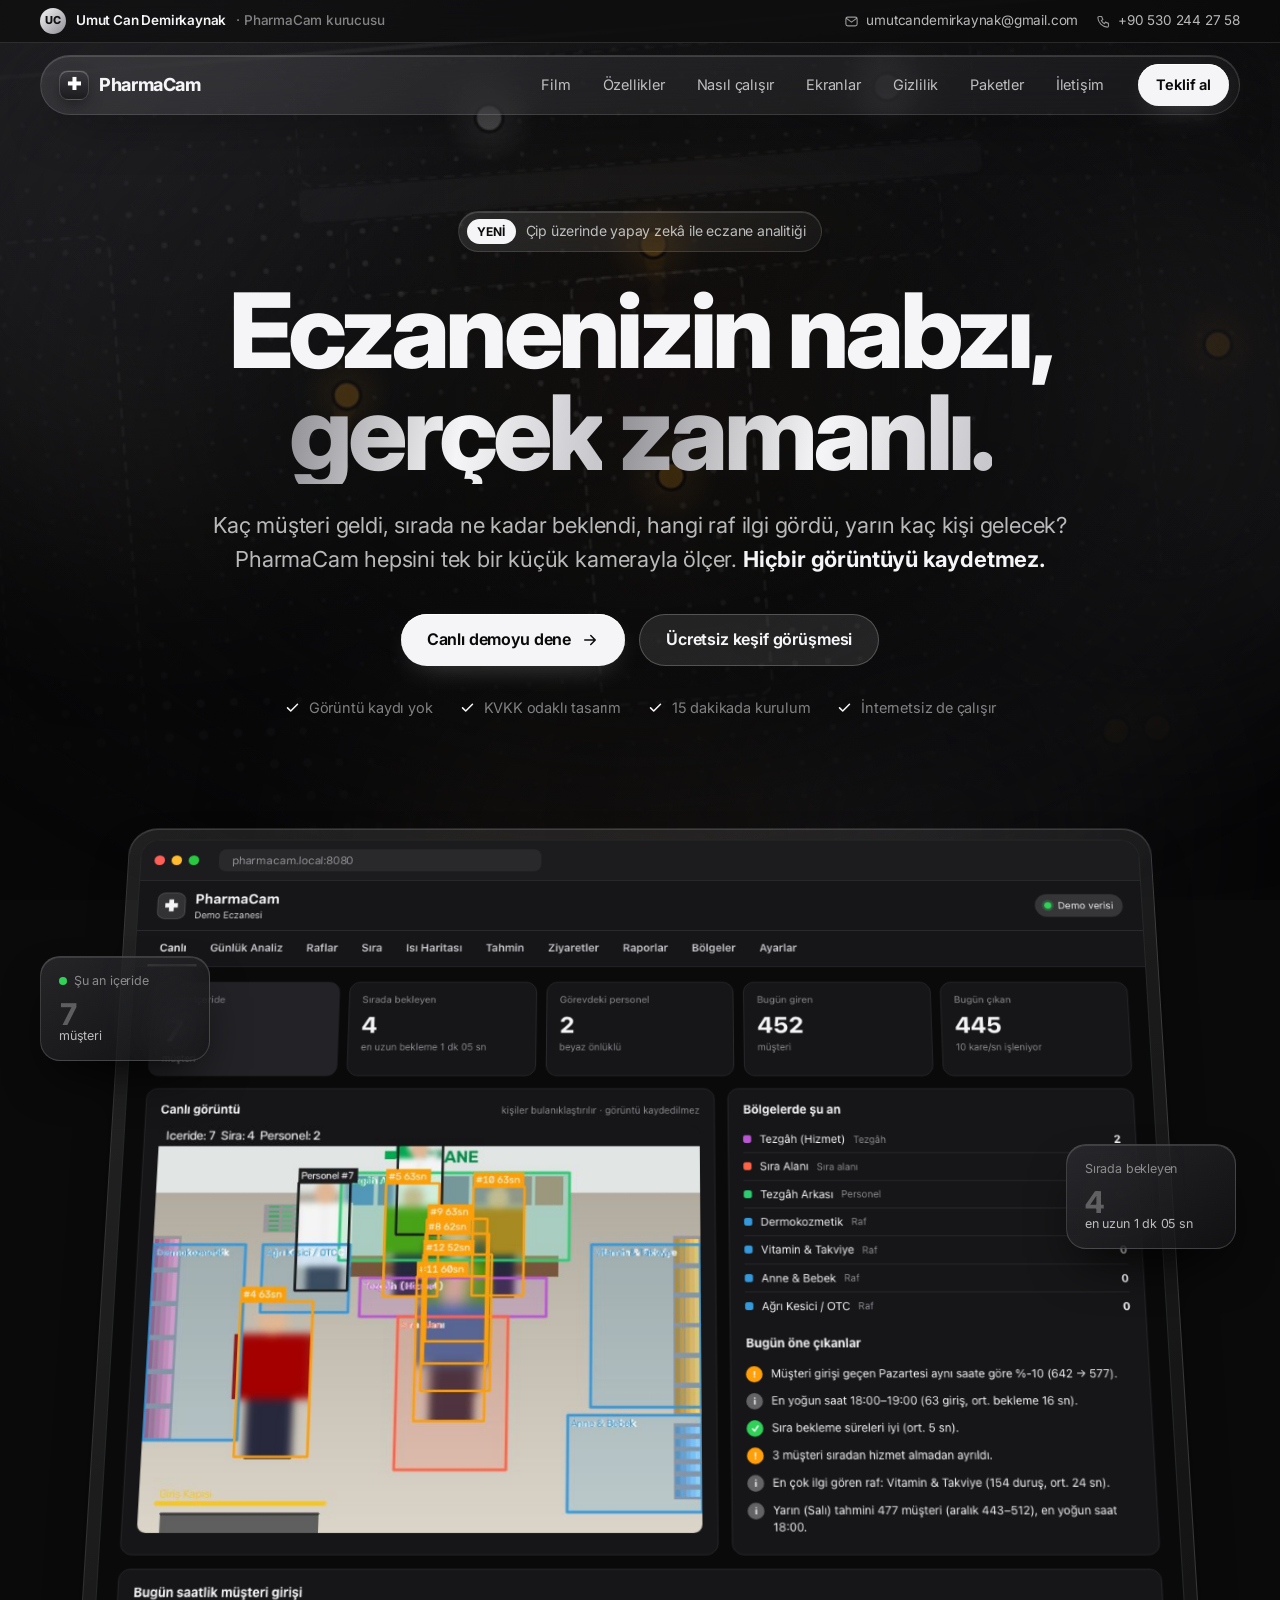
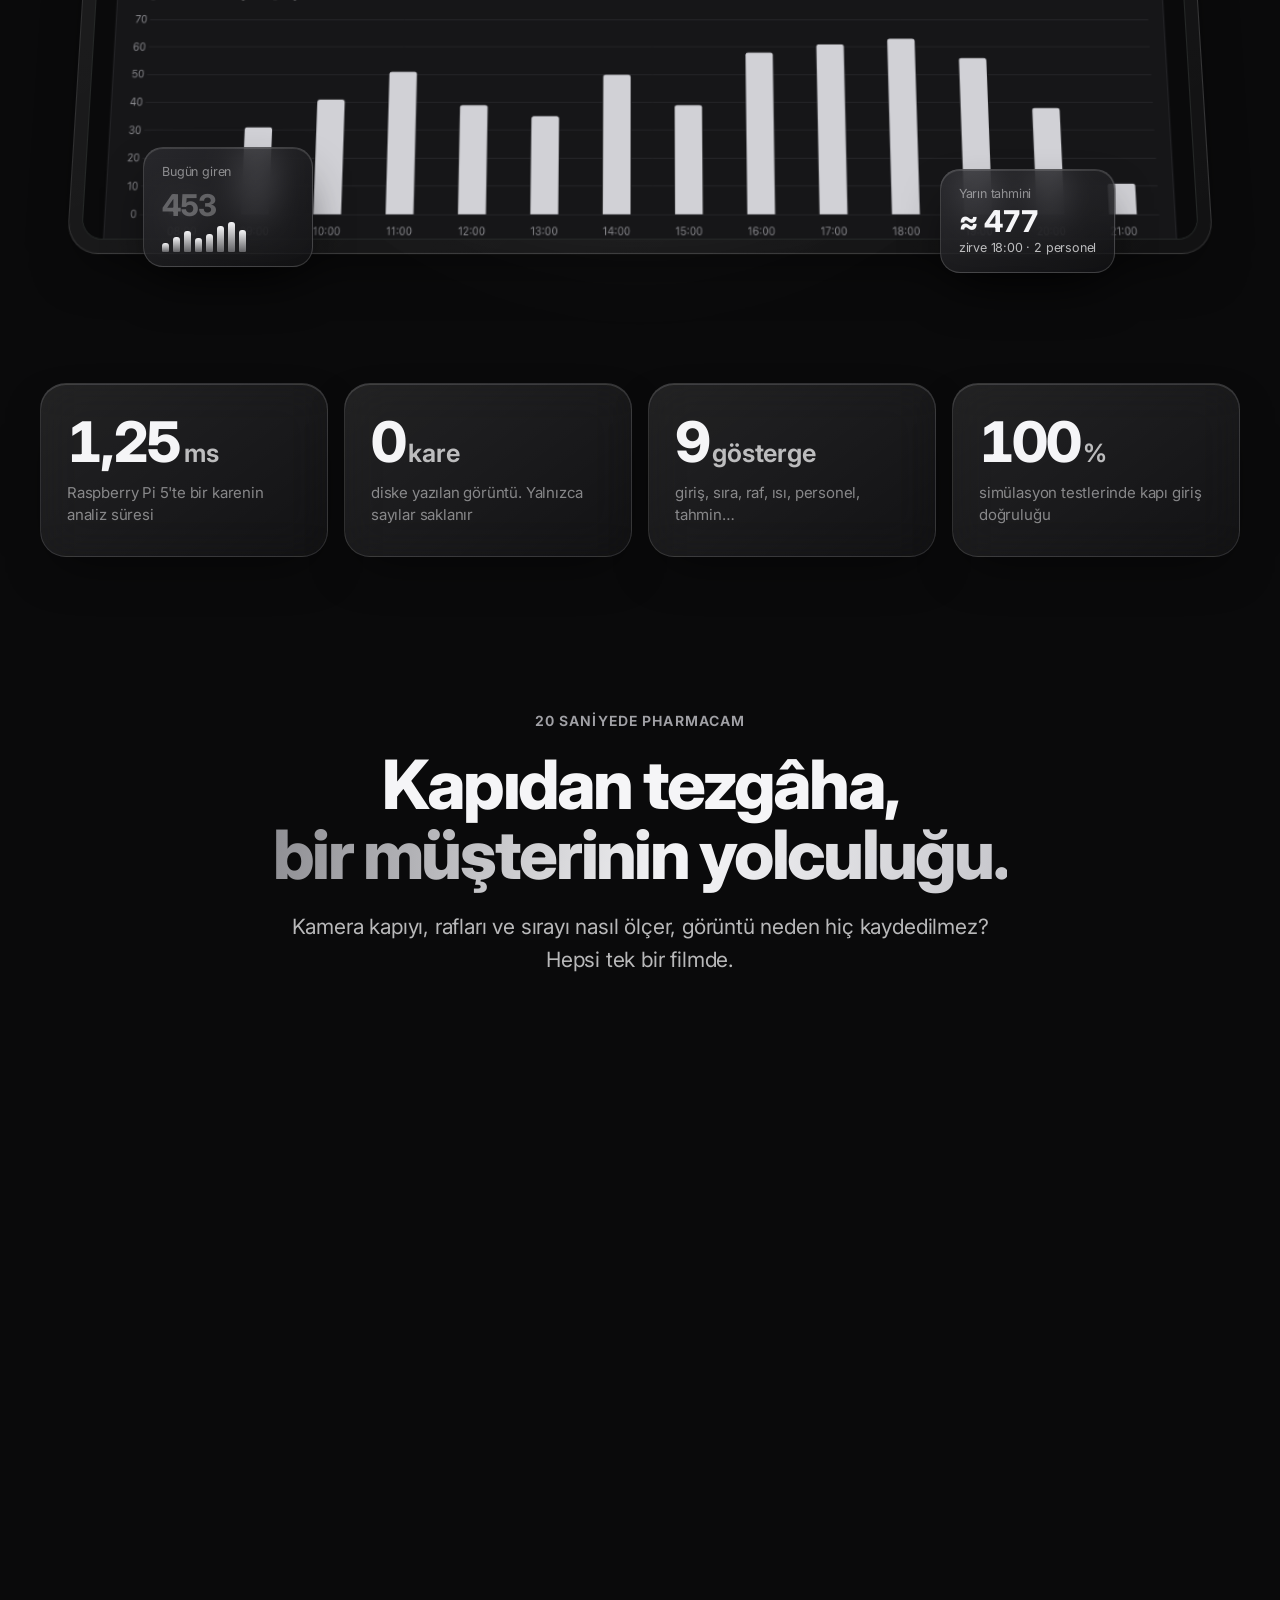
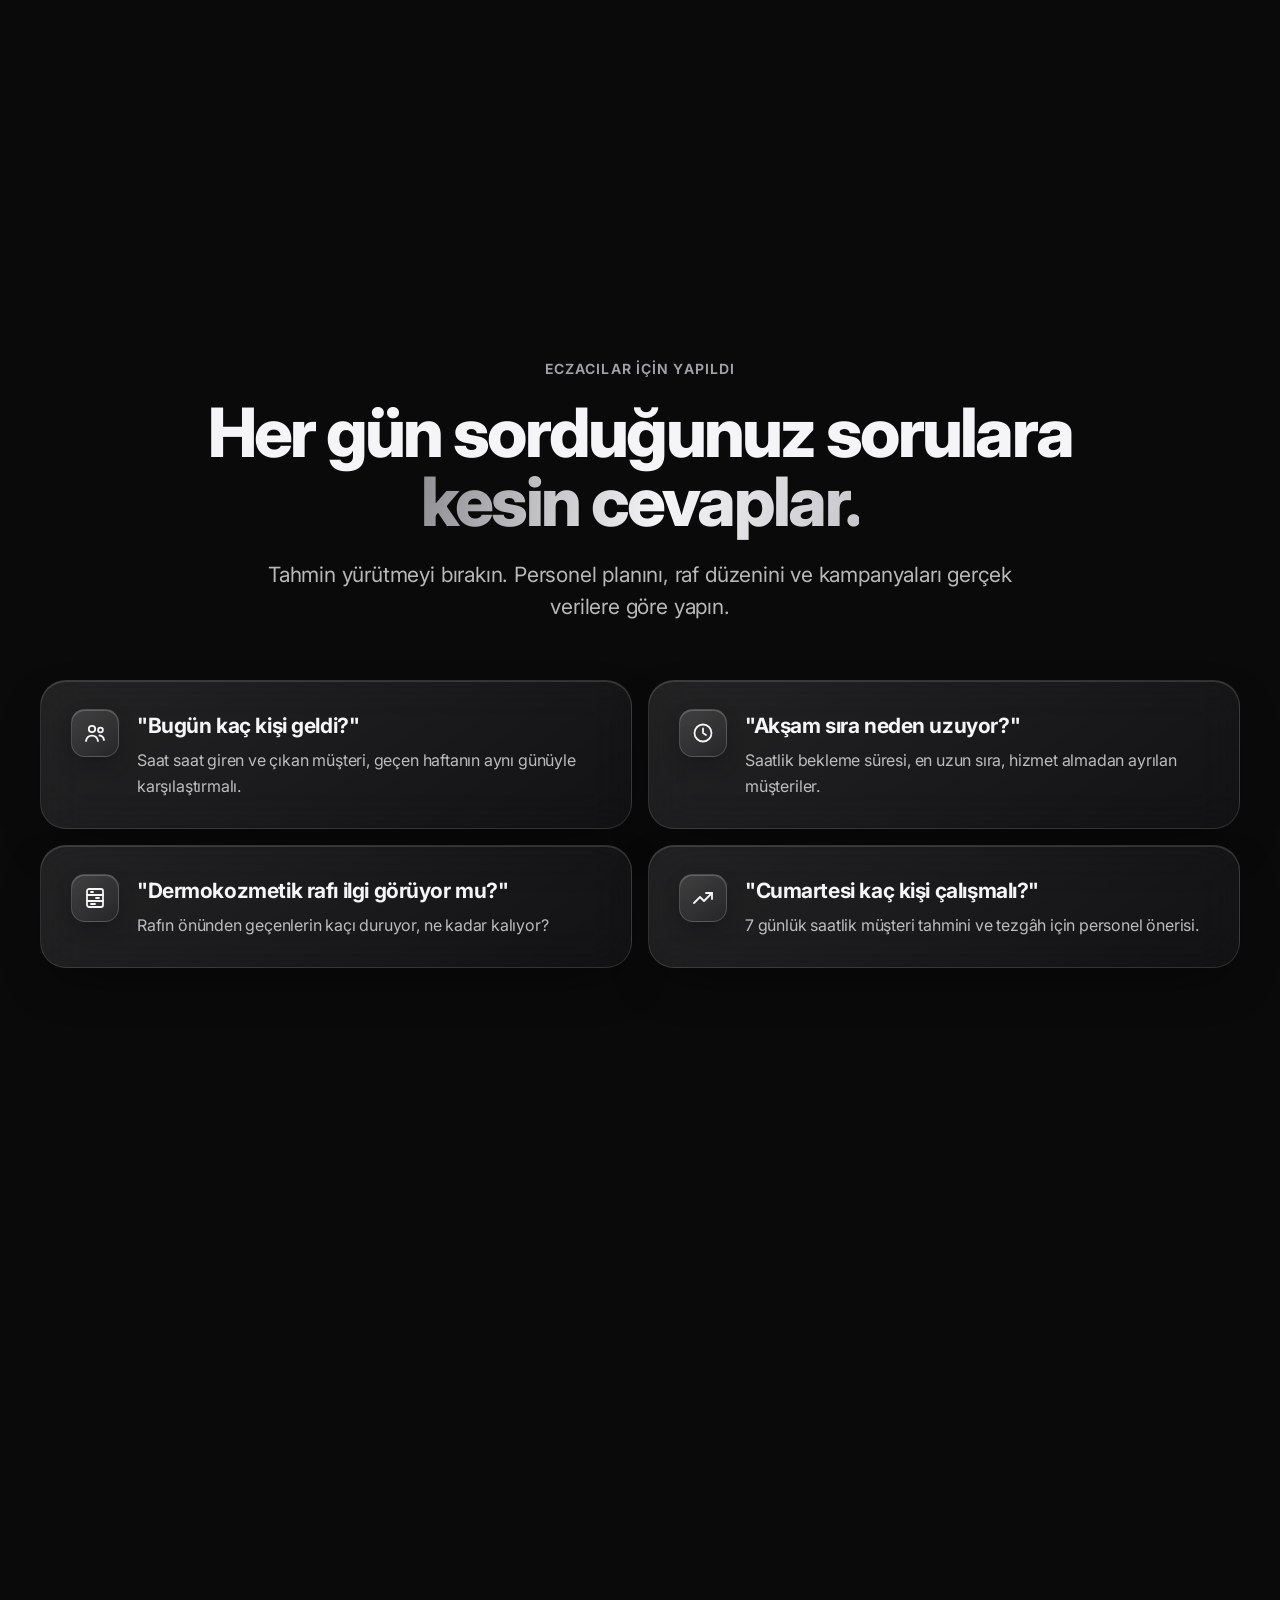
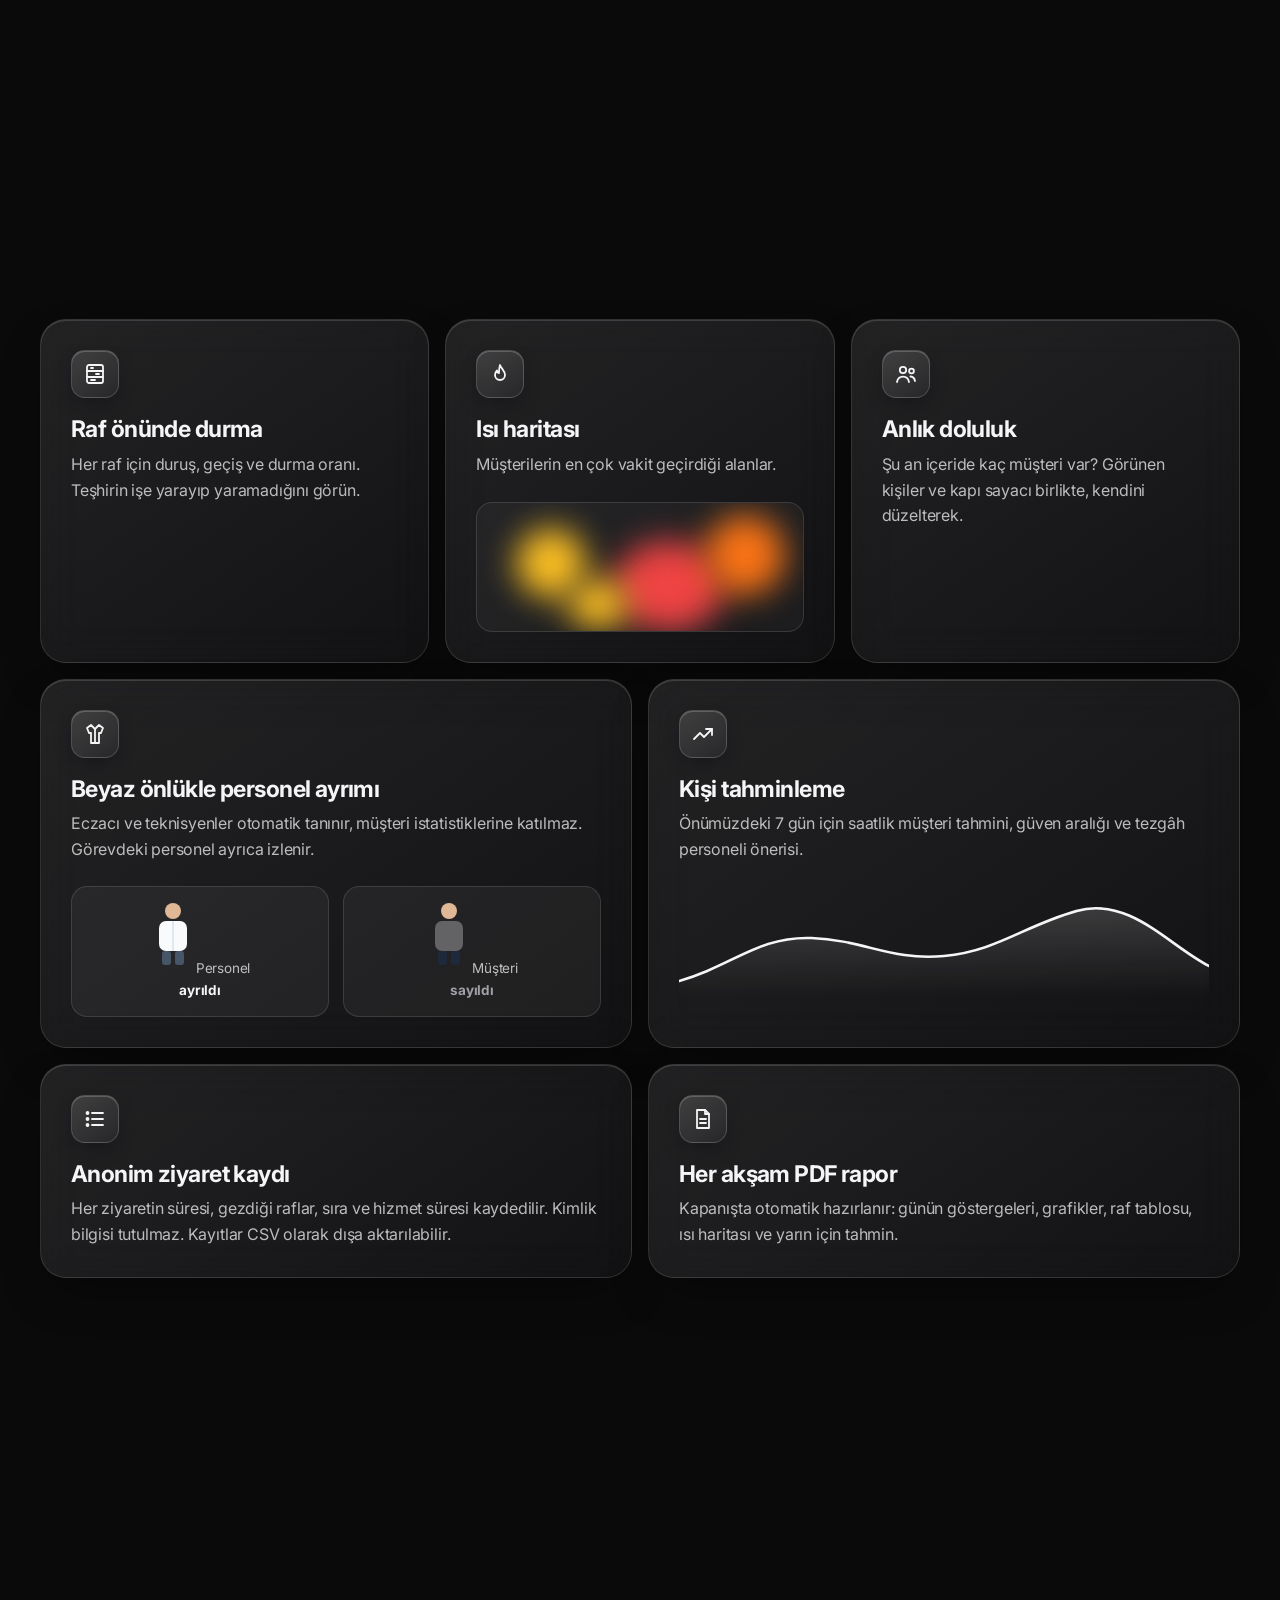
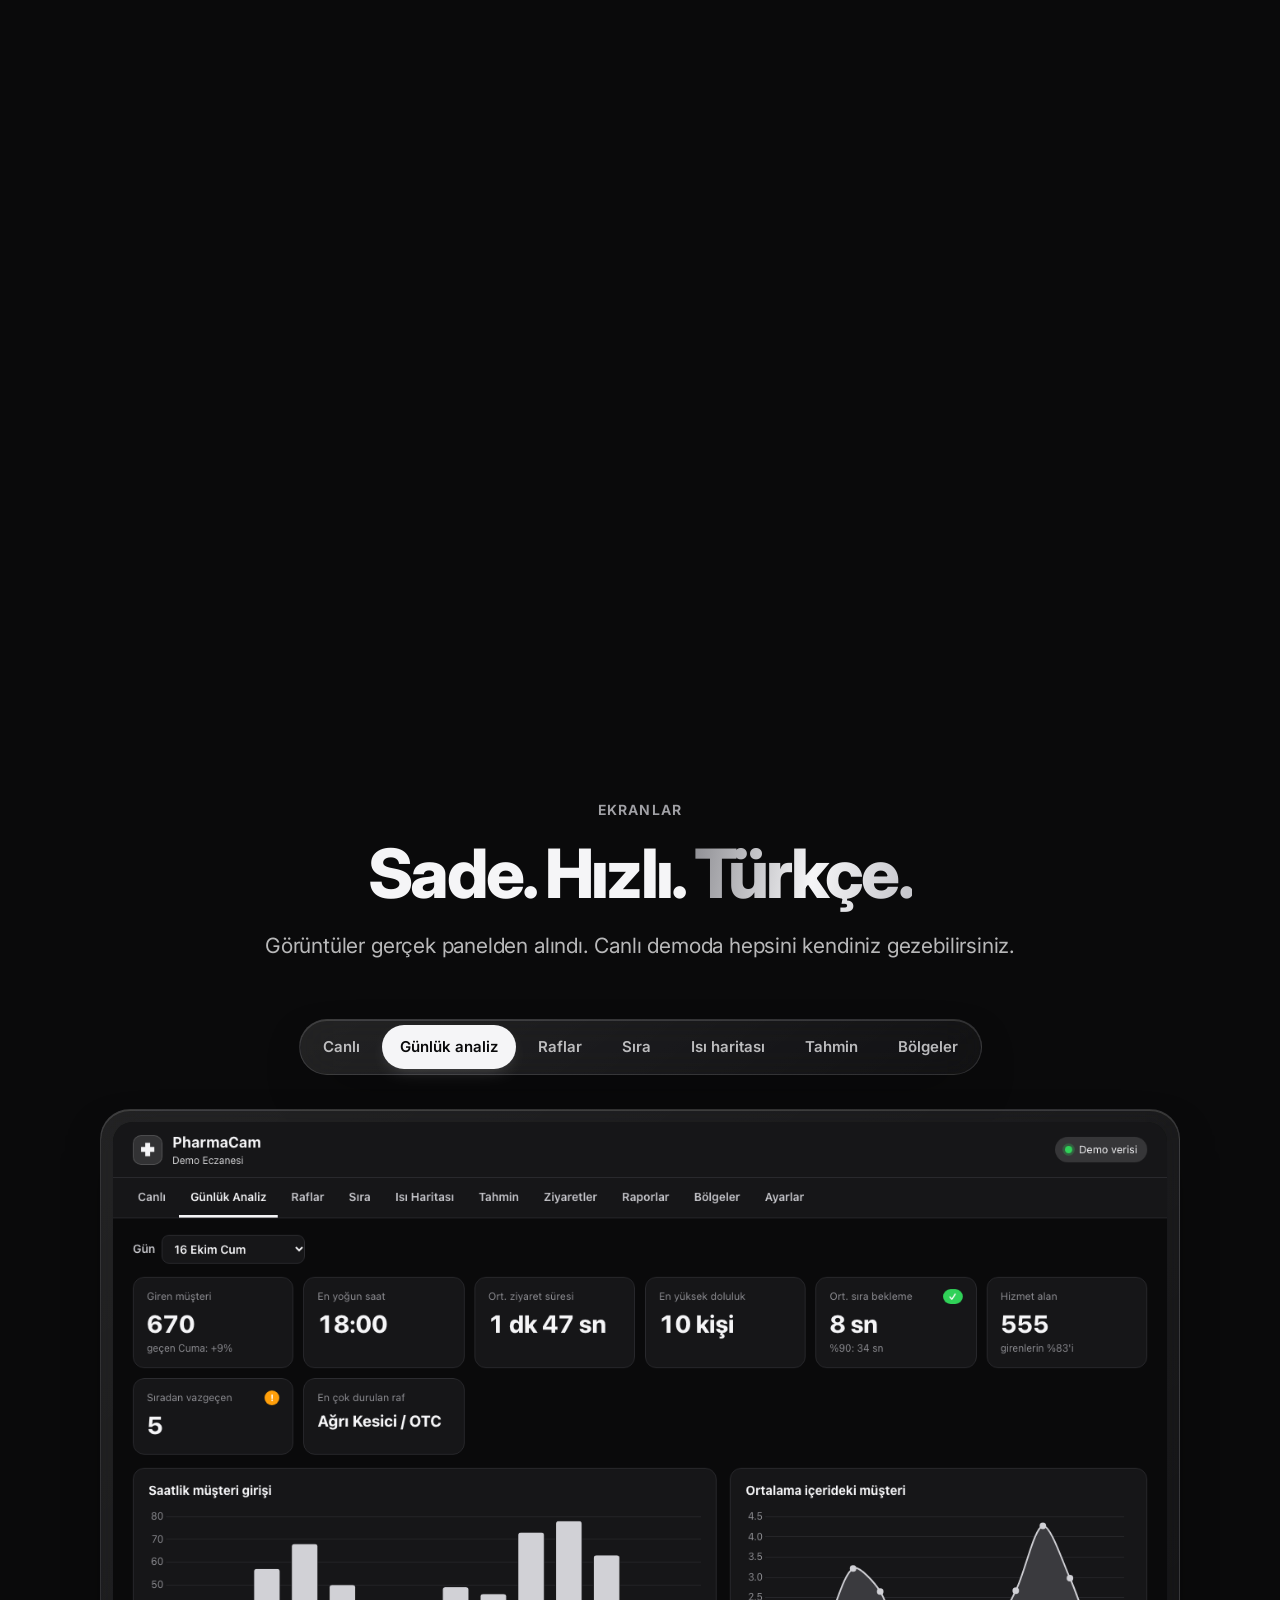
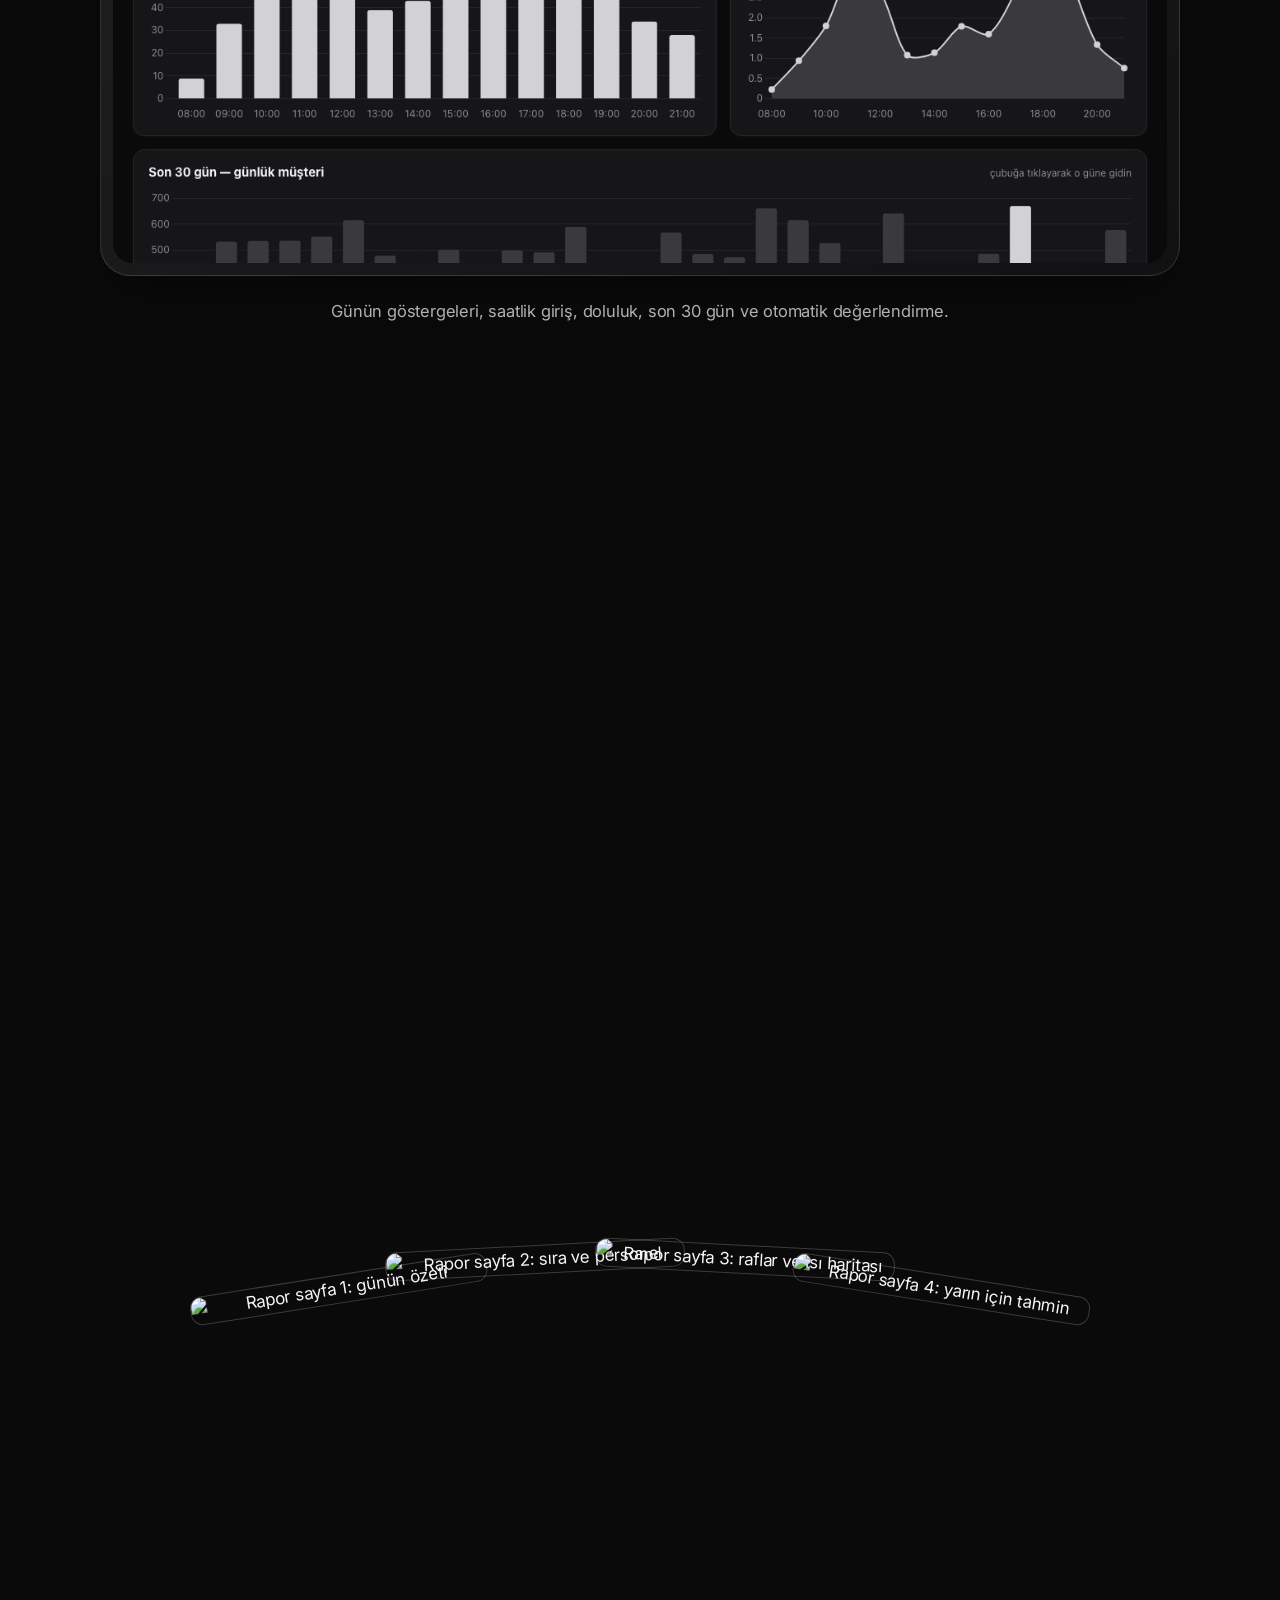
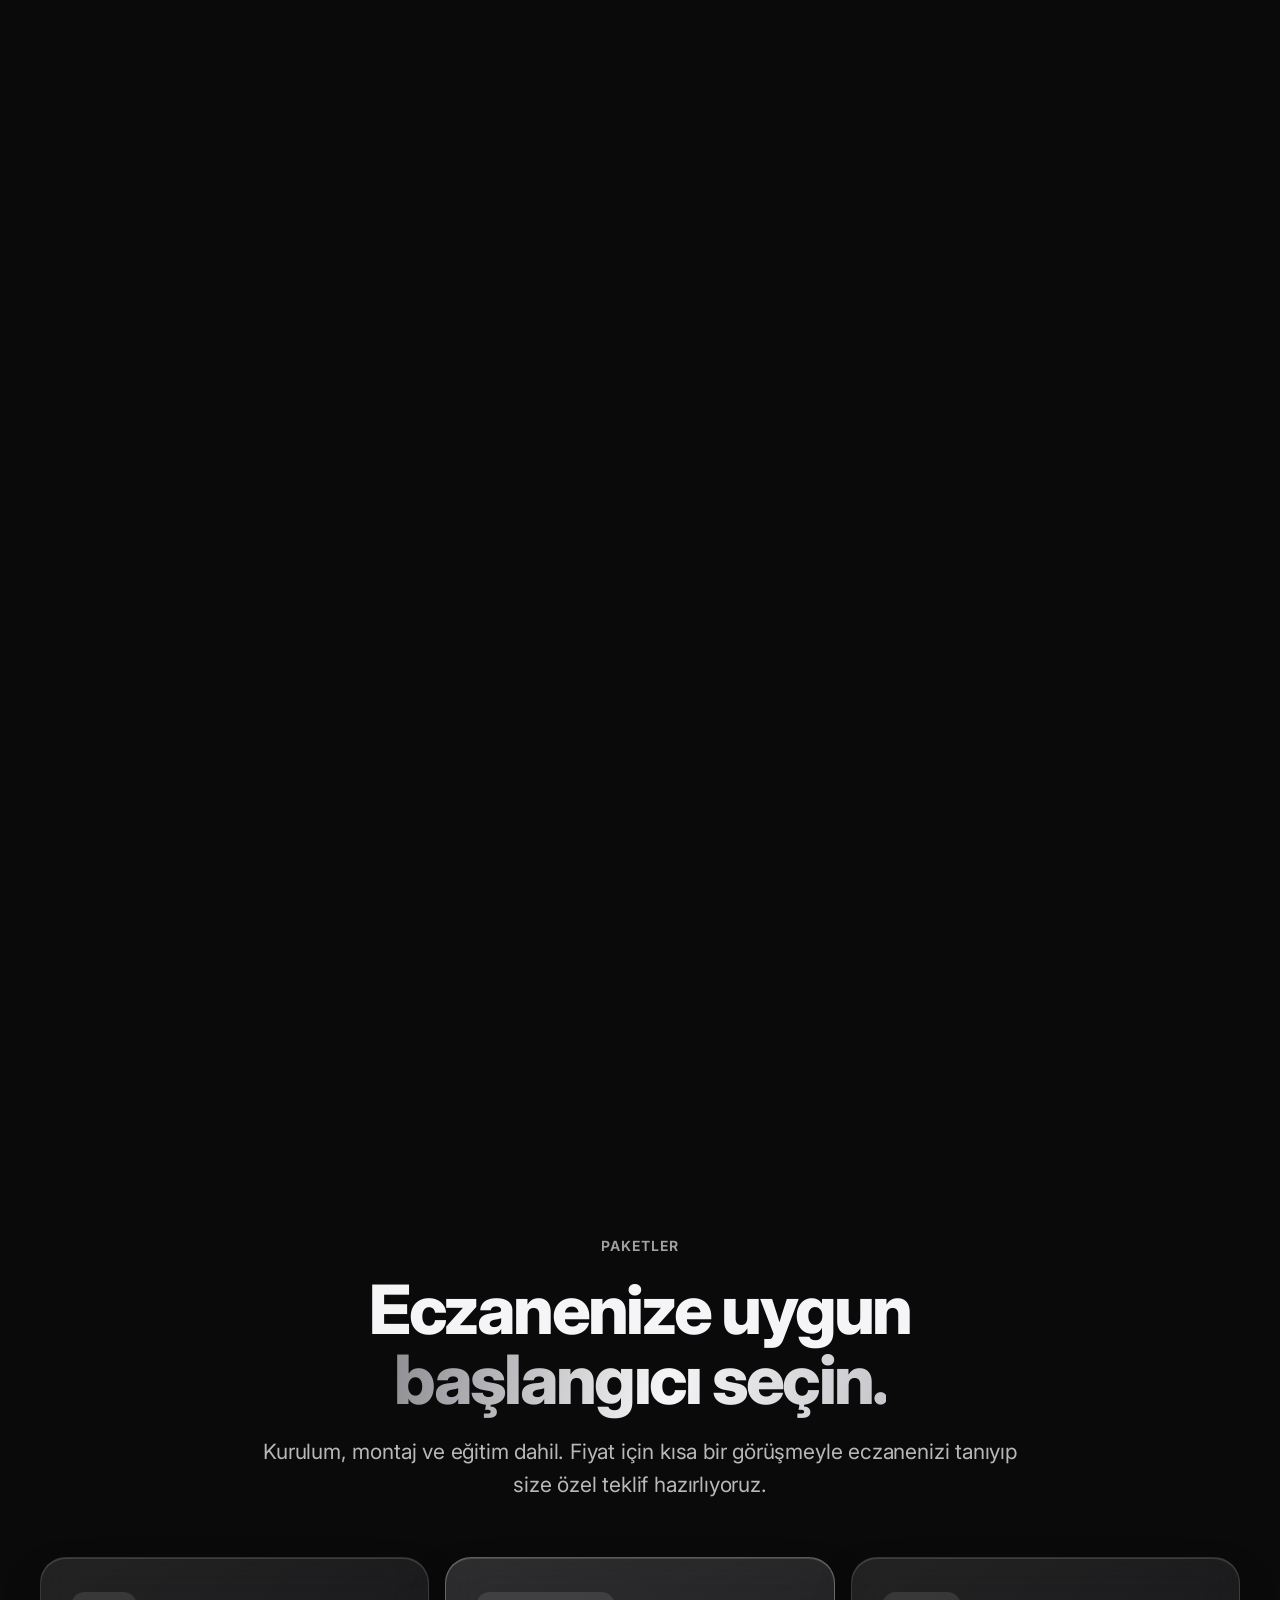
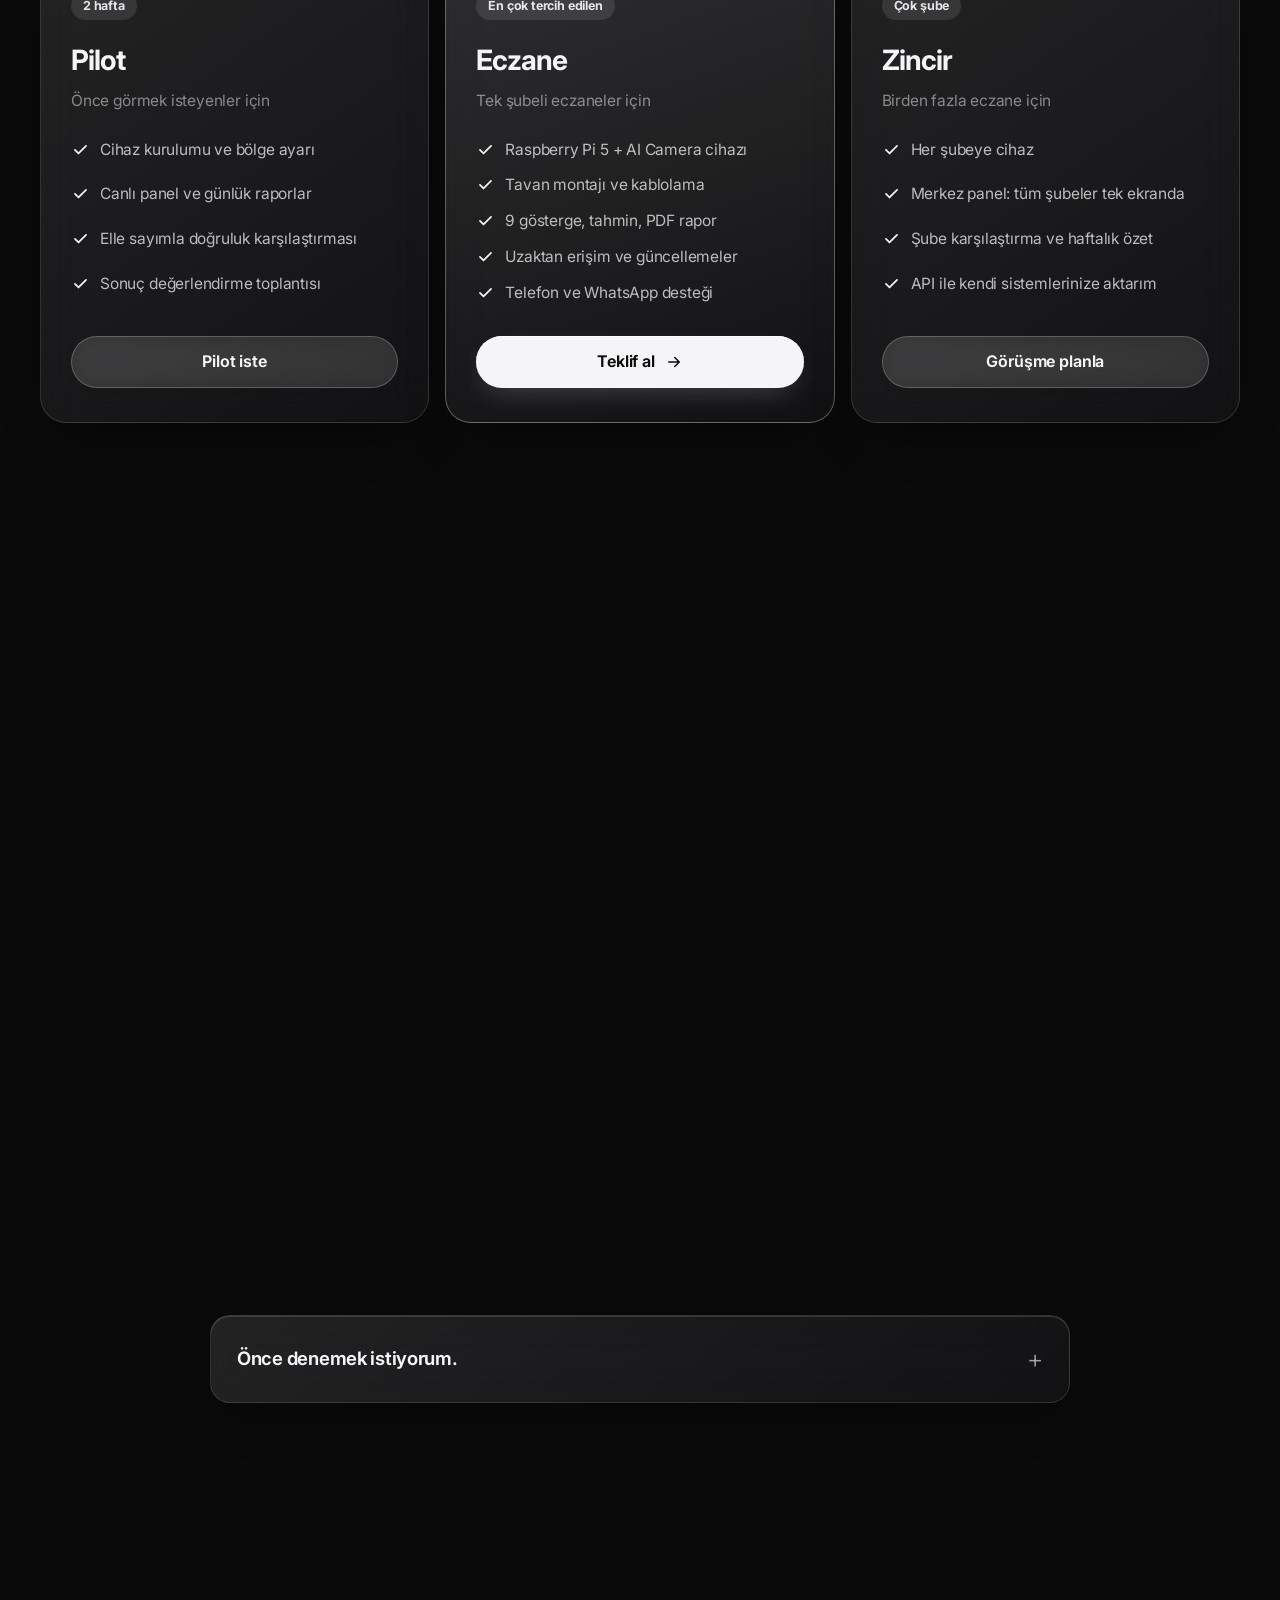
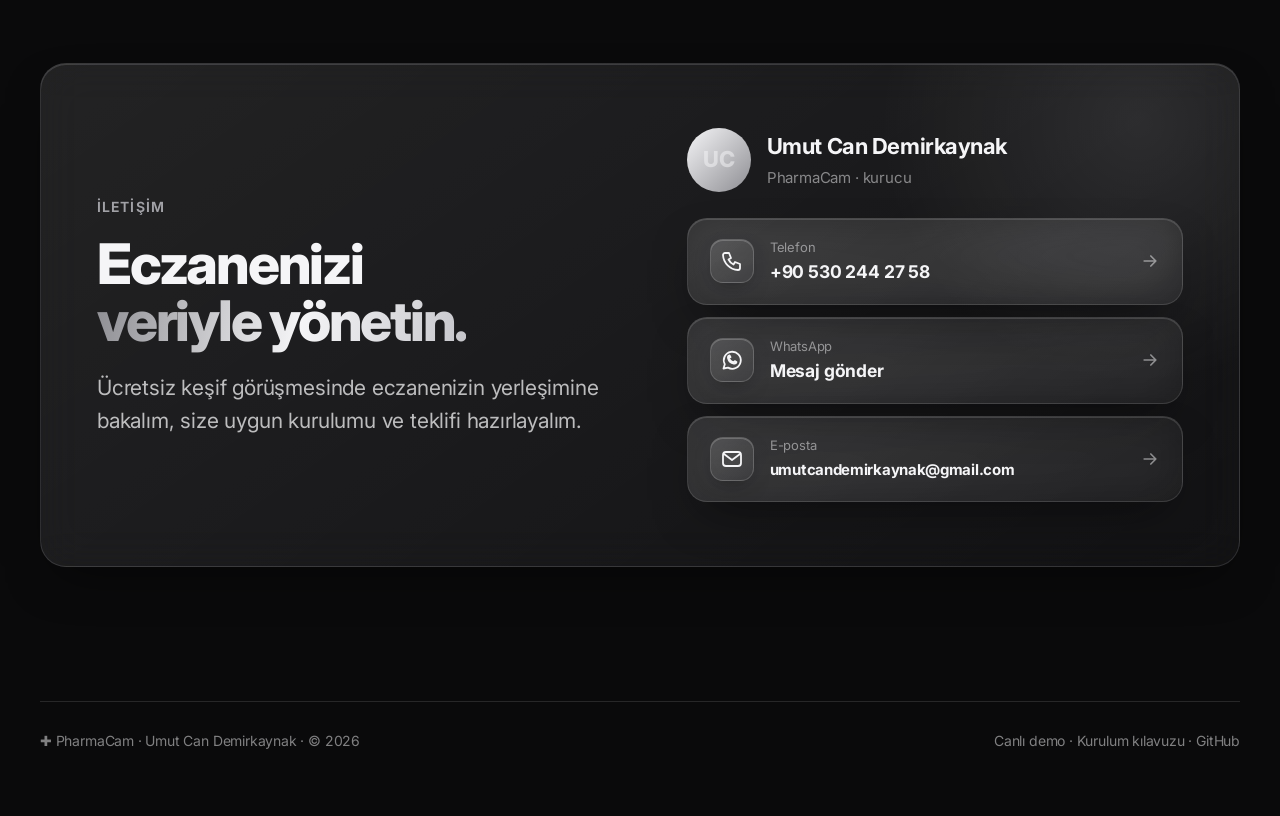
==== commit 2c4bc7c6: "Site: ft-motion ile ürün filmi ve hero döngüsü - 20 sn ürün filmi (Kapıdan tezgâha + gizlilik dönüşü" ====
--- a/scripts/site/index.html
+++ b/scripts/site/index.html
@@ -108,7 +108,27 @@
 .btn:hover .arrow { transform: translateX(4px); }
 
 /* ---------------------------------------------------------- hero */
-.hero { padding: 96px 0 40px; text-align: center; }
+.hero { position: relative; padding: 96px 0 40px; text-align: center; isolation: isolate; }
+.hero-bg { position: absolute; left: 0; right: 0; top: -150px; height: 980px; z-index: -1; pointer-events: none; overflow: hidden;
+  -webkit-mask-image: radial-gradient(70% 62% at 50% 42%, #000 35%, transparent 100%); mask-image: radial-gradient(70% 62% at 50% 42%, #000 35%, transparent 100%); }
+.hero-bg video, .hero-bg img { width: 100%; height: 100%; object-fit: cover; opacity: .42; filter: saturate(.9); }
+.hero-bg::after { content: ""; position: absolute; inset: 0; background: linear-gradient(180deg, rgba(10,10,11,.25), rgba(10,10,11,.55) 60%, var(--bg)); }
+.film { position: relative; max-width: 1120px; margin: 0 auto; padding: 12px; border-radius: 30px; }
+.film .frame { position: relative; border-radius: 20px; overflow: hidden; aspect-ratio: 16 / 9; background: #0a0a0b; }
+.film video { position: absolute; inset: 0; width: 100%; height: 100%; object-fit: cover; }
+.film .controls { position: absolute; left: 18px; bottom: 18px; display: flex; gap: 10px; z-index: 2; }
+.film .ctl { display: inline-flex; align-items: center; gap: 8px; height: 42px; padding: 0 16px; border-radius: 99px; border: 1px solid rgba(255,255,255,.2);
+  background: rgba(20,20,22,.6); color: var(--ink); font: 600 14px/1 var(--font); cursor: pointer;
+  -webkit-backdrop-filter: blur(14px); backdrop-filter: blur(14px); transition: background .3s, transform .3s var(--ease); }
+.film .ctl:hover { background: rgba(255,255,255,.16); transform: translateY(-1px); }
+.film .ctl svg { width: 16px; height: 16px; }
+.film .bigplay { position: absolute; inset: 0; margin: auto; width: 96px; height: 96px; border-radius: 50%; border: 1px solid rgba(255,255,255,.3);
+  background: rgba(245,245,247,.92); color: #0a0a0b; display: grid; place-items: center; cursor: pointer; z-index: 2;
+  box-shadow: 0 20px 50px -12px rgba(0,0,0,.7); transition: transform .4s var(--ease), opacity .4s; }
+.film .bigplay:hover { transform: scale(1.06); }
+.film .bigplay svg { width: 34px; height: 34px; margin-left: 5px; }
+.film.playing .bigplay { opacity: 0; pointer-events: none; transform: scale(.9); }
+.film-meta { display: flex; justify-content: center; gap: 22px; flex-wrap: wrap; color: var(--muted); font-size: 14.5px; margin-top: 18px; }
 .pill { display: inline-flex; align-items: center; gap: 10px; padding: 7px 16px 7px 8px; border-radius: 99px; font-size: 14px; color: var(--ink-2); }
 .pill b { padding: 3px 10px; border-radius: 99px; font-size: 12px; color: #0a0a0b; background: #f5f5f7; letter-spacing: .02em; }
 h1 { font-size: clamp(44px, 8.2vw, 104px); line-height: .98; letter-spacing: -.045em; margin: 28px auto 24px; font-weight: 800; max-width: 12ch; }
@@ -393,7 +413,7 @@
   <div class="bar glass">
     <a class="logo" href="#"><i>✚</i>PharmaCam</a>
     <div class="links">
-      <a href="#ozellikler">Özellikler</a><a href="#nasil">Nasıl çalışır</a><a href="#ekranlar">Ekranlar</a>
+      <a href="#film">Film</a><a href="#ozellikler">Özellikler</a><a href="#nasil">Nasıl çalışır</a><a href="#ekranlar">Ekranlar</a>
       <a href="#gizlilik">Gizlilik</a><a href="#paketler">Paketler</a><a href="#iletisim">İletişim</a>
     </div>
     <a class="btn primary sm" href="#iletisim">Teklif al</a>
@@ -401,7 +421,12 @@
 </div></nav>
 
 <!-- ============================================================ HERO -->
-<header class="hero"><div class="wrap">
+<header class="hero">
+  <div class="hero-bg" aria-hidden="true">
+    <video id="hero-video" muted loop playsinline preload="metadata" poster="media/hero-poster.jpg"
+      data-src-lg="media/hero-loop-1080.mp4" data-src-sm="media/hero-loop-720.mp4"></video>
+  </div>
+  <div class="wrap">
   <span class="pill glass fade-in" style="animation-delay:.05s"><b>YENİ</b>Çip üzerinde yapay zekâ ile eczane analitiği</span>
   <h1 class="words" aria-label="Eczanenizin nabzı, gerçek zamanlı.">
     <span class="w" style="--i:0">Eczanenizin</span> <span class="w" style="--i:1">nabzı,</span>
@@ -444,6 +469,27 @@
     <div class="stat glass reveal" style="--d:180ms"><div class="n"><span data-count="9">0</span><small>gösterge</small></div><p>giriş, sıra, raf, ısı, personel, tahmin…</p></div>
     <div class="stat glass reveal" style="--d:270ms"><div class="n"><span data-count="100">0</span><small>%</small></div><p>simülasyon testlerinde kapı giriş doğruluğu</p></div>
   </div>
+</div></section>
+
+<!-- ============================================================ FILM -->
+<section id="film" style="padding-top:110px"><div class="wrap">
+  <div class="center reveal">
+    <span class="eyebrow">20 saniyede PharmaCam</span>
+    <h2>Kapıdan tezgâha,<br><span class="grad">bir müşterinin yolculuğu.</span></h2>
+    <p class="sub">Kamera kapıyı, rafları ve sırayı nasıl ölçer, görüntü neden hiç kaydedilmez? Hepsi tek bir filmde.</p>
+  </div>
+  <div class="film glass reveal" id="film-box">
+    <div class="frame">
+      <video id="film-video" muted playsinline preload="none" poster="media/film-poster.jpg"
+        data-src-lg="media/pharmacam-film-1080.mp4" data-src-sm="media/pharmacam-film-720.mp4"></video>
+      <button class="bigplay" id="film-play" aria-label="Filmi sesli oynat"><svg viewBox="0 0 24 24" fill="currentColor"><path d="M7 4.5v15l12-7.5z"/></svg></button>
+      <div class="controls">
+        <button class="ctl" id="film-sound" aria-pressed="false"><svg viewBox="0 0 24 24" fill="none" stroke="currentColor" stroke-width="2" stroke-linecap="round" stroke-linejoin="round"><path d="M4 9h4l5-4v14l-5-4H4z"/><path id="snd-wave" d="M17 9a4 4 0 0 1 0 6M19.5 6.5a8 8 0 0 1 0 11" opacity=".35"/></svg><span>Sesi aç</span></button>
+        <button class="ctl" id="film-replay"><svg viewBox="0 0 24 24" fill="none" stroke="currentColor" stroke-width="2" stroke-linecap="round" stroke-linejoin="round"><path d="M4 12a8 8 0 1 0 2.4-5.7"/><path d="M4 4v4h4"/></svg><span>Baştan</span></button>
+      </div>
+    </div>
+  </div>
+  <div class="film-meta reveal"><span>1080p · 60 fps</span><span>Sesli</span><span>Ekrandaki sayılar demo verisidir</span></div>
 </div></section>
 
 <!-- ============================================================ QUESTIONS -->
@@ -772,6 +818,36 @@
 shots.forEach(([n], i) => { const b = document.createElement("button"); b.textContent = n; b.setAttribute("role", "tab"); b.onclick = () => show(i, true); tabs.appendChild(b); });
 show(0);
 if (!reduce) gtimer = setInterval(() => show((gi + 1) % shots.length), 4500);
+
+/* videos: pick a size for the screen, autoplay muted only when visible, never with reduced motion */
+const small = matchMedia("(max-width: 820px)").matches || (navigator.connection && navigator.connection.saveData);
+function attach(v) { if (!v.src) v.src = small ? v.dataset.srcSm : v.dataset.srcLg; }
+const hv = document.getElementById("hero-video");
+if (!reduce) { attach(hv); hv.play().catch(() => {}); }
+const fv = document.getElementById("film-video"), fbox = document.getElementById("film-box");
+const sndBtn = document.getElementById("film-sound");
+function setSound(on) {
+  fv.muted = !on;
+  sndBtn.setAttribute("aria-pressed", on);
+  sndBtn.querySelector("span").textContent = on ? "Sesi kapat" : "Sesi aç";
+  document.getElementById("snd-wave").setAttribute("opacity", on ? "1" : ".35");
+}
+function playFilm(withSound) {
+  attach(fv);
+  if (withSound !== undefined) setSound(withSound);
+  fv.play().then(() => fbox.classList.add("playing")).catch(() => {});
+}
+document.getElementById("film-play").onclick = () => { fv.loop = false; fv.currentTime = 0; playFilm(true); };
+sndBtn.onclick = () => { setSound(fv.muted); if (fv.paused) playFilm(); };
+document.getElementById("film-replay").onclick = () => { fv.currentTime = 0; playFilm(); };
+fv.addEventListener("ended", () => { if (!fv.muted) { fbox.classList.remove("playing"); setSound(false); } fv.loop = true; fv.currentTime = 0; fv.play().catch(() => {}); });
+if (!reduce) {
+  new IntersectionObserver(([e]) => {
+    if (e.isIntersecting) { if (fv.paused && fv.muted) { fv.loop = true; playFilm(); } }
+    else if (!fv.paused) fv.pause();
+  }, { threshold: 0.45 }).observe(fbox);
+  new IntersectionObserver(([e]) => { e.isIntersecting ? hv.play().catch(() => {}) : hv.pause(); }).observe(hv);
+}
 </script>
 </body>
 </html>
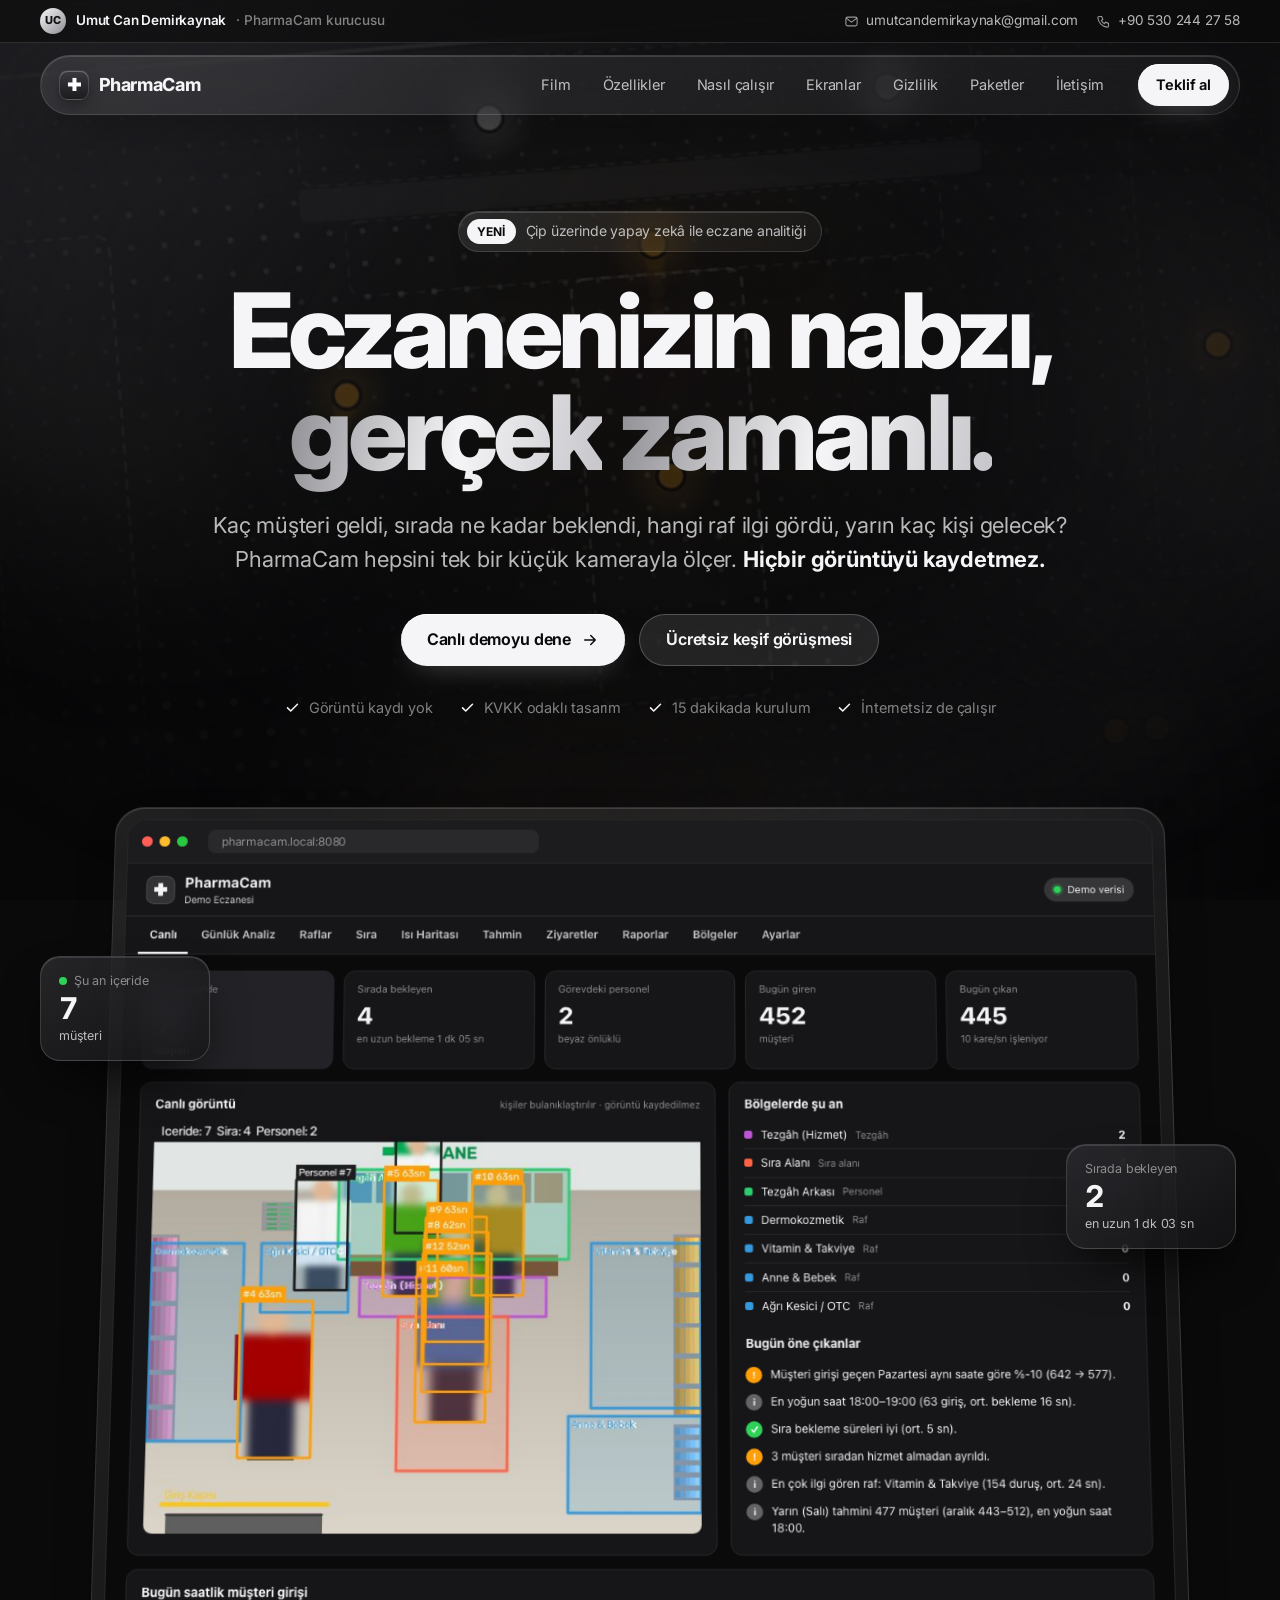
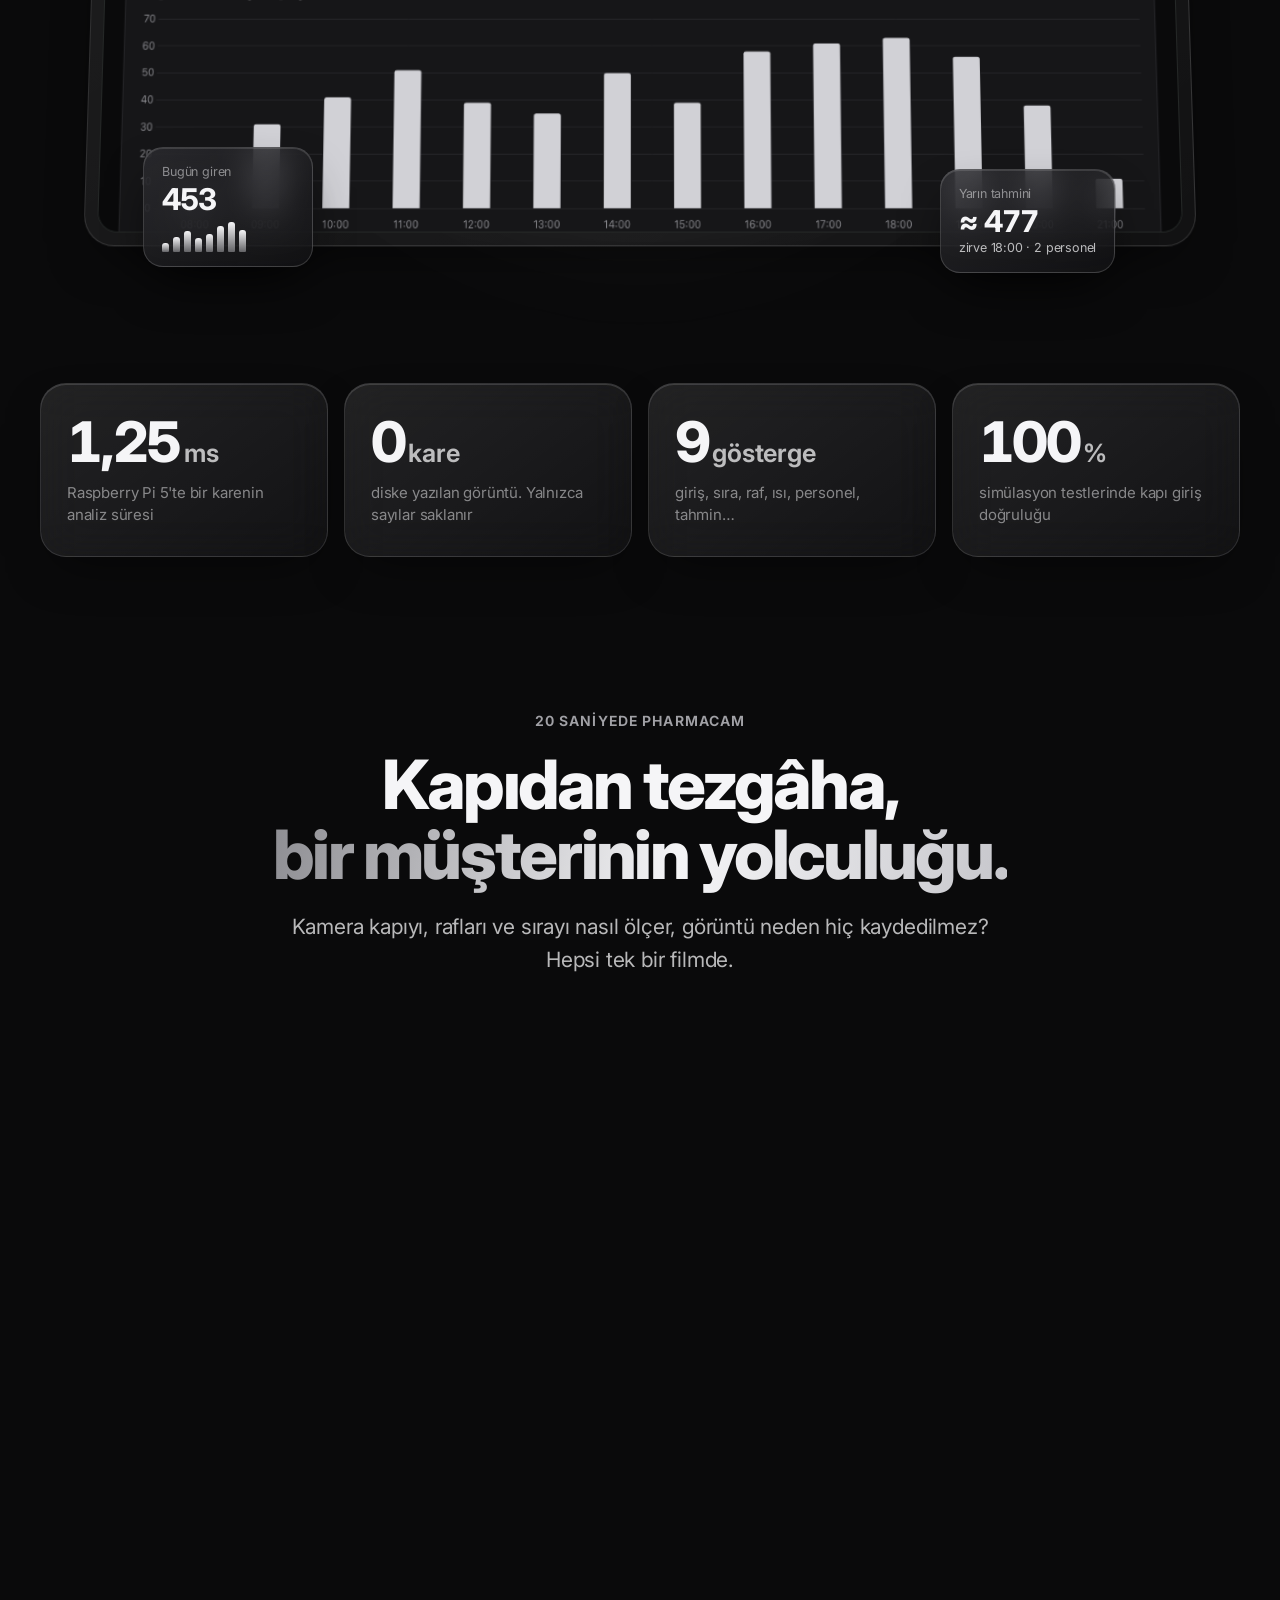
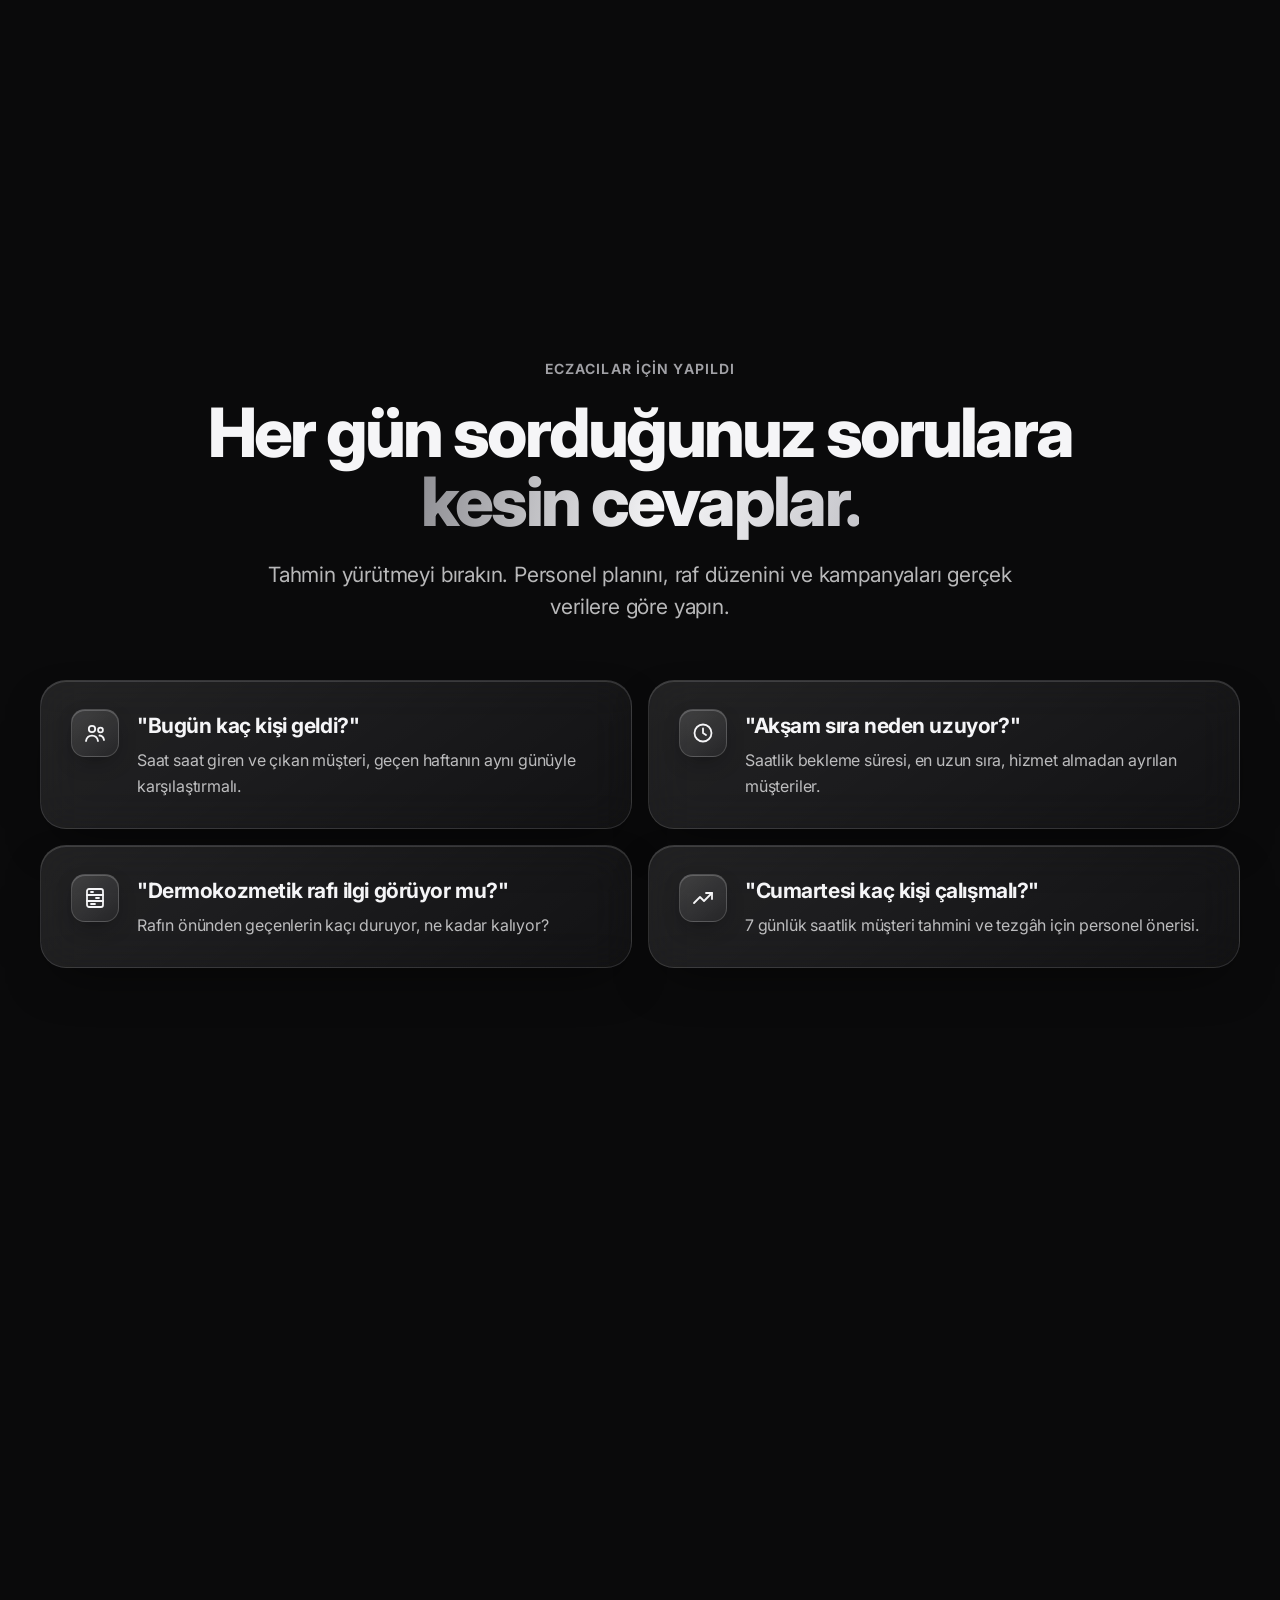
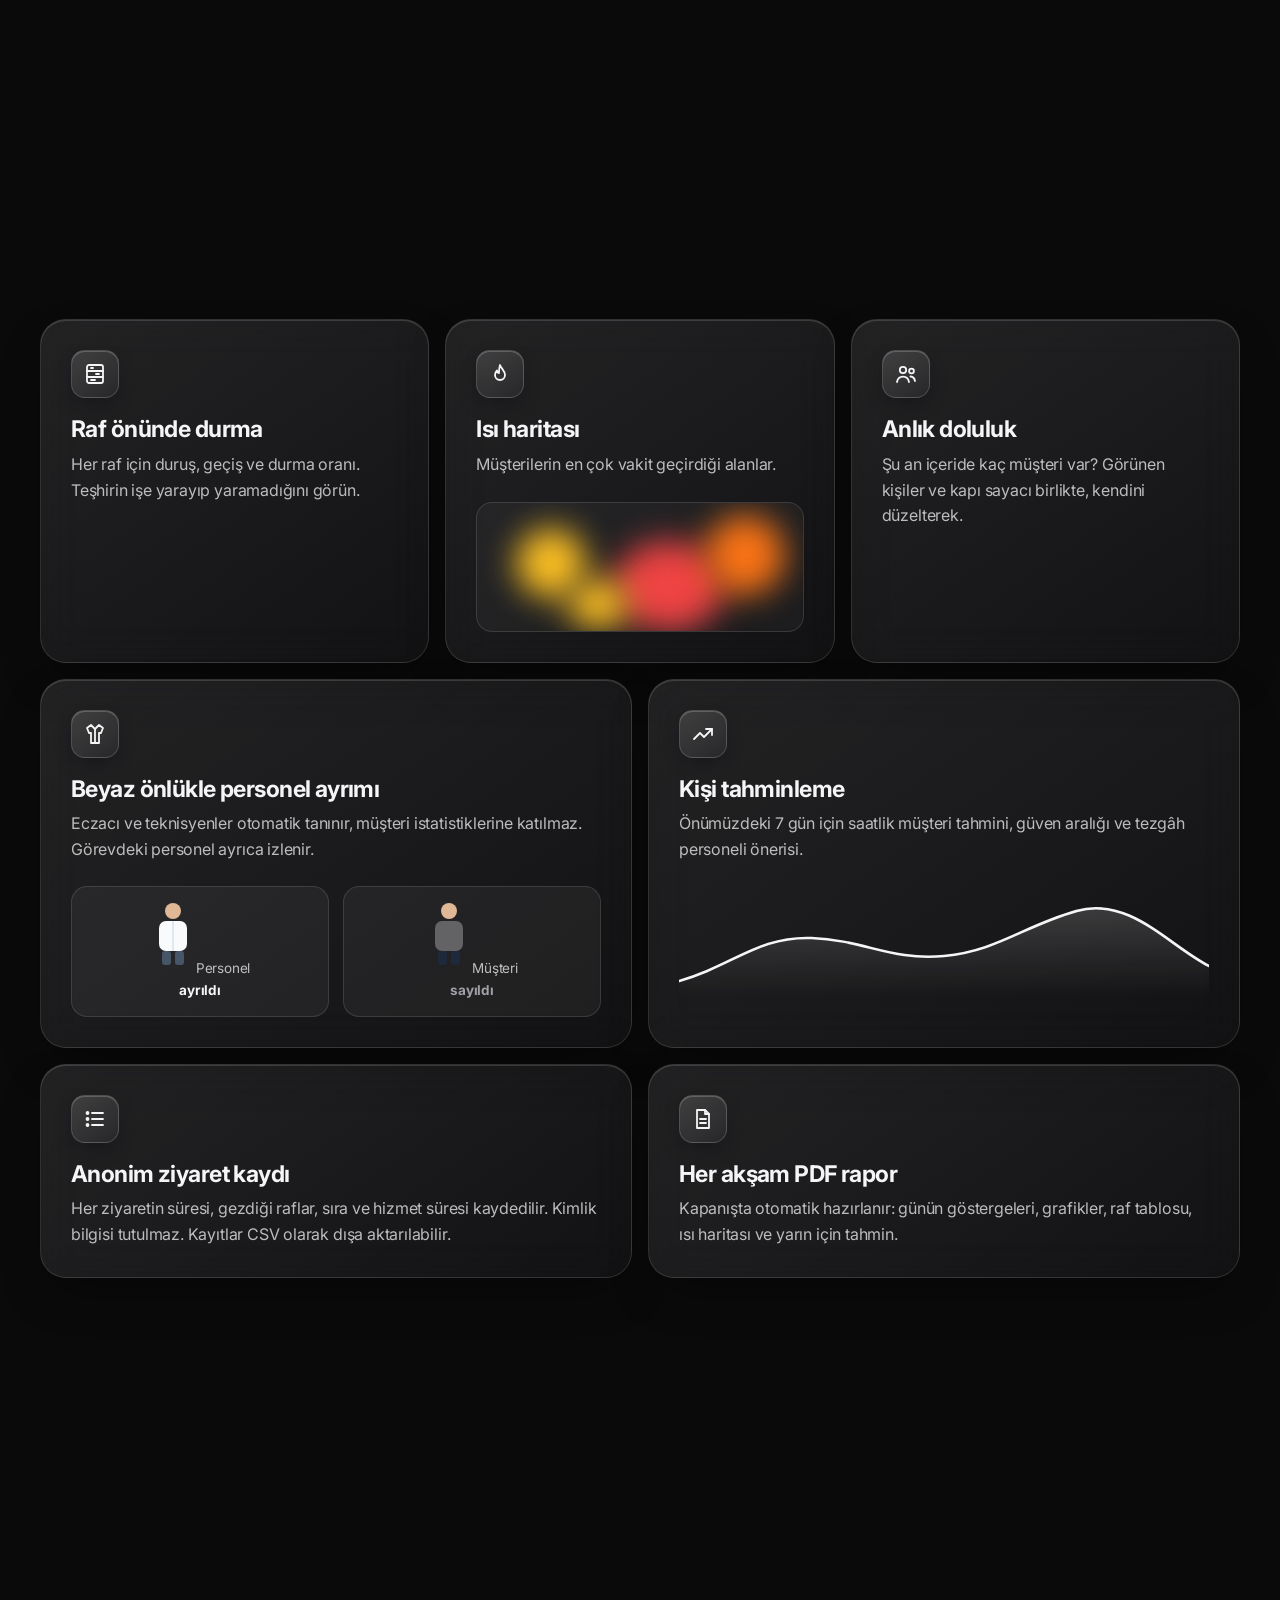
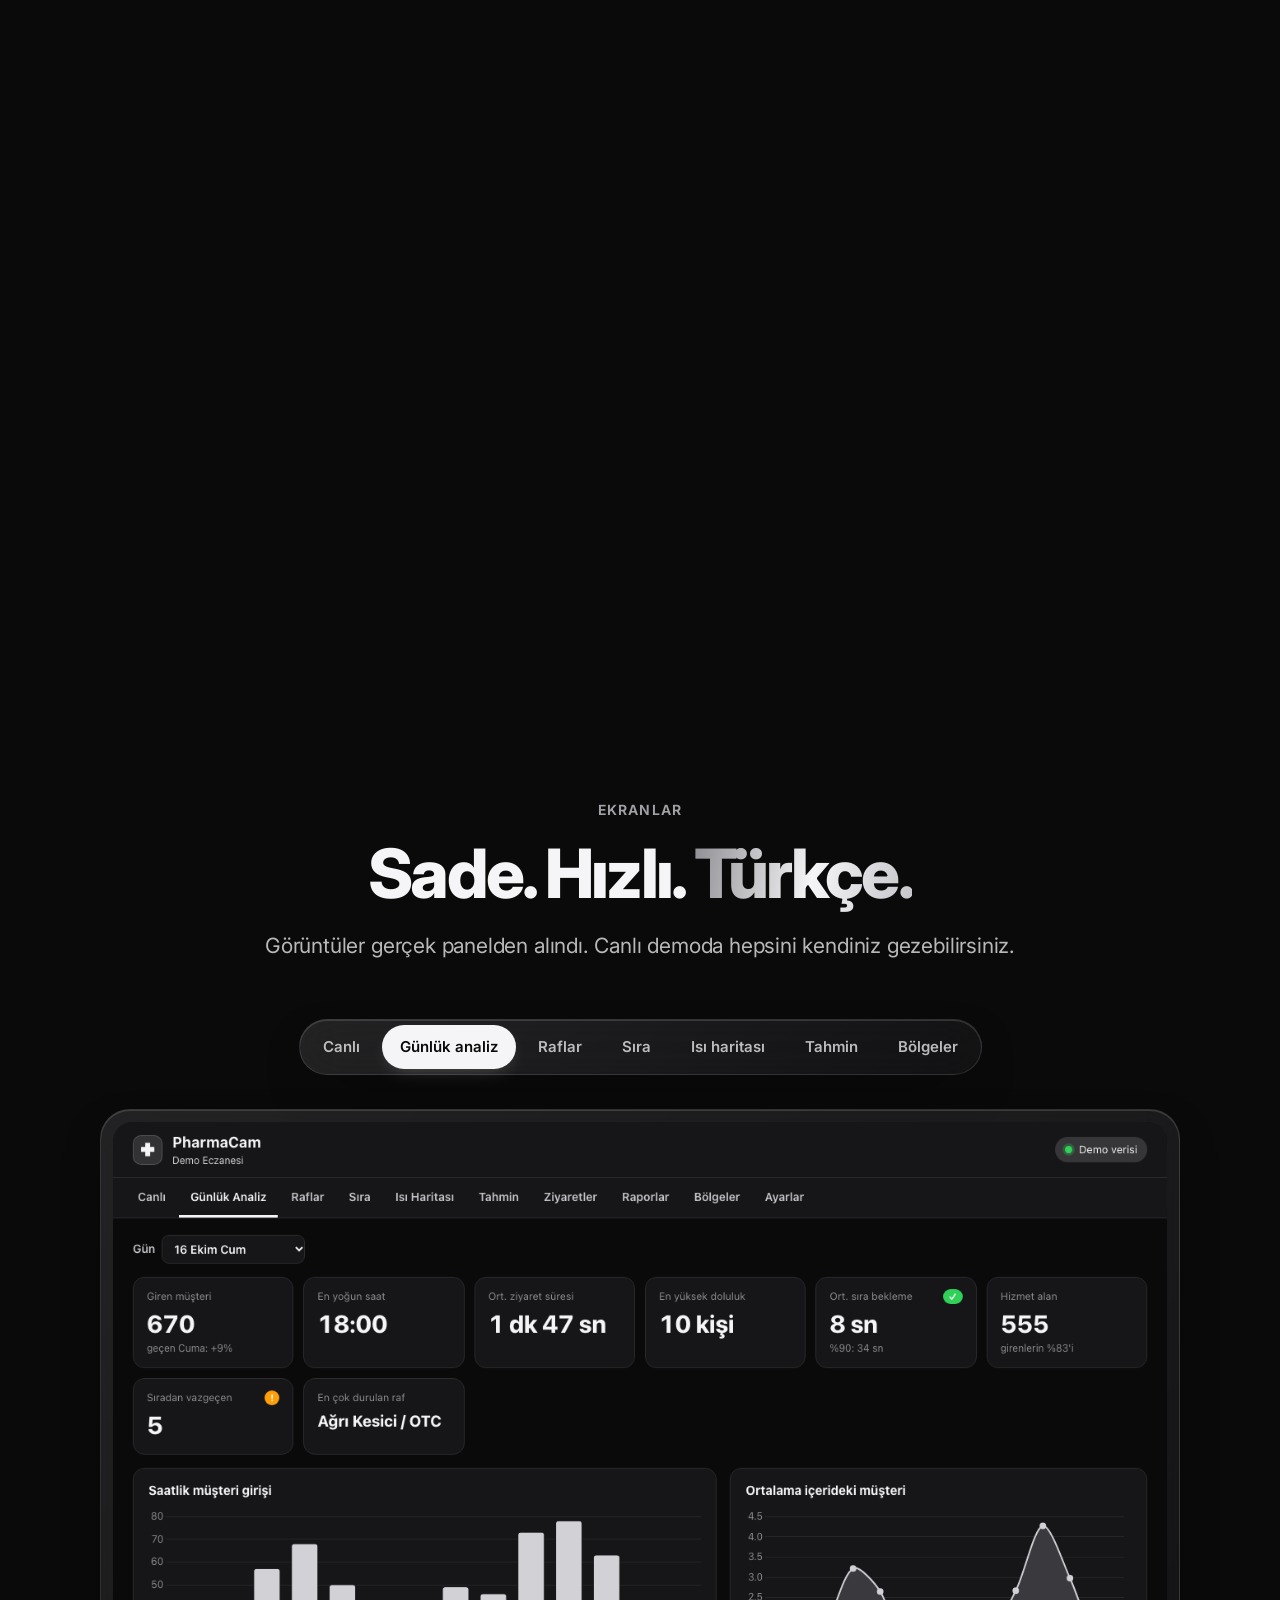
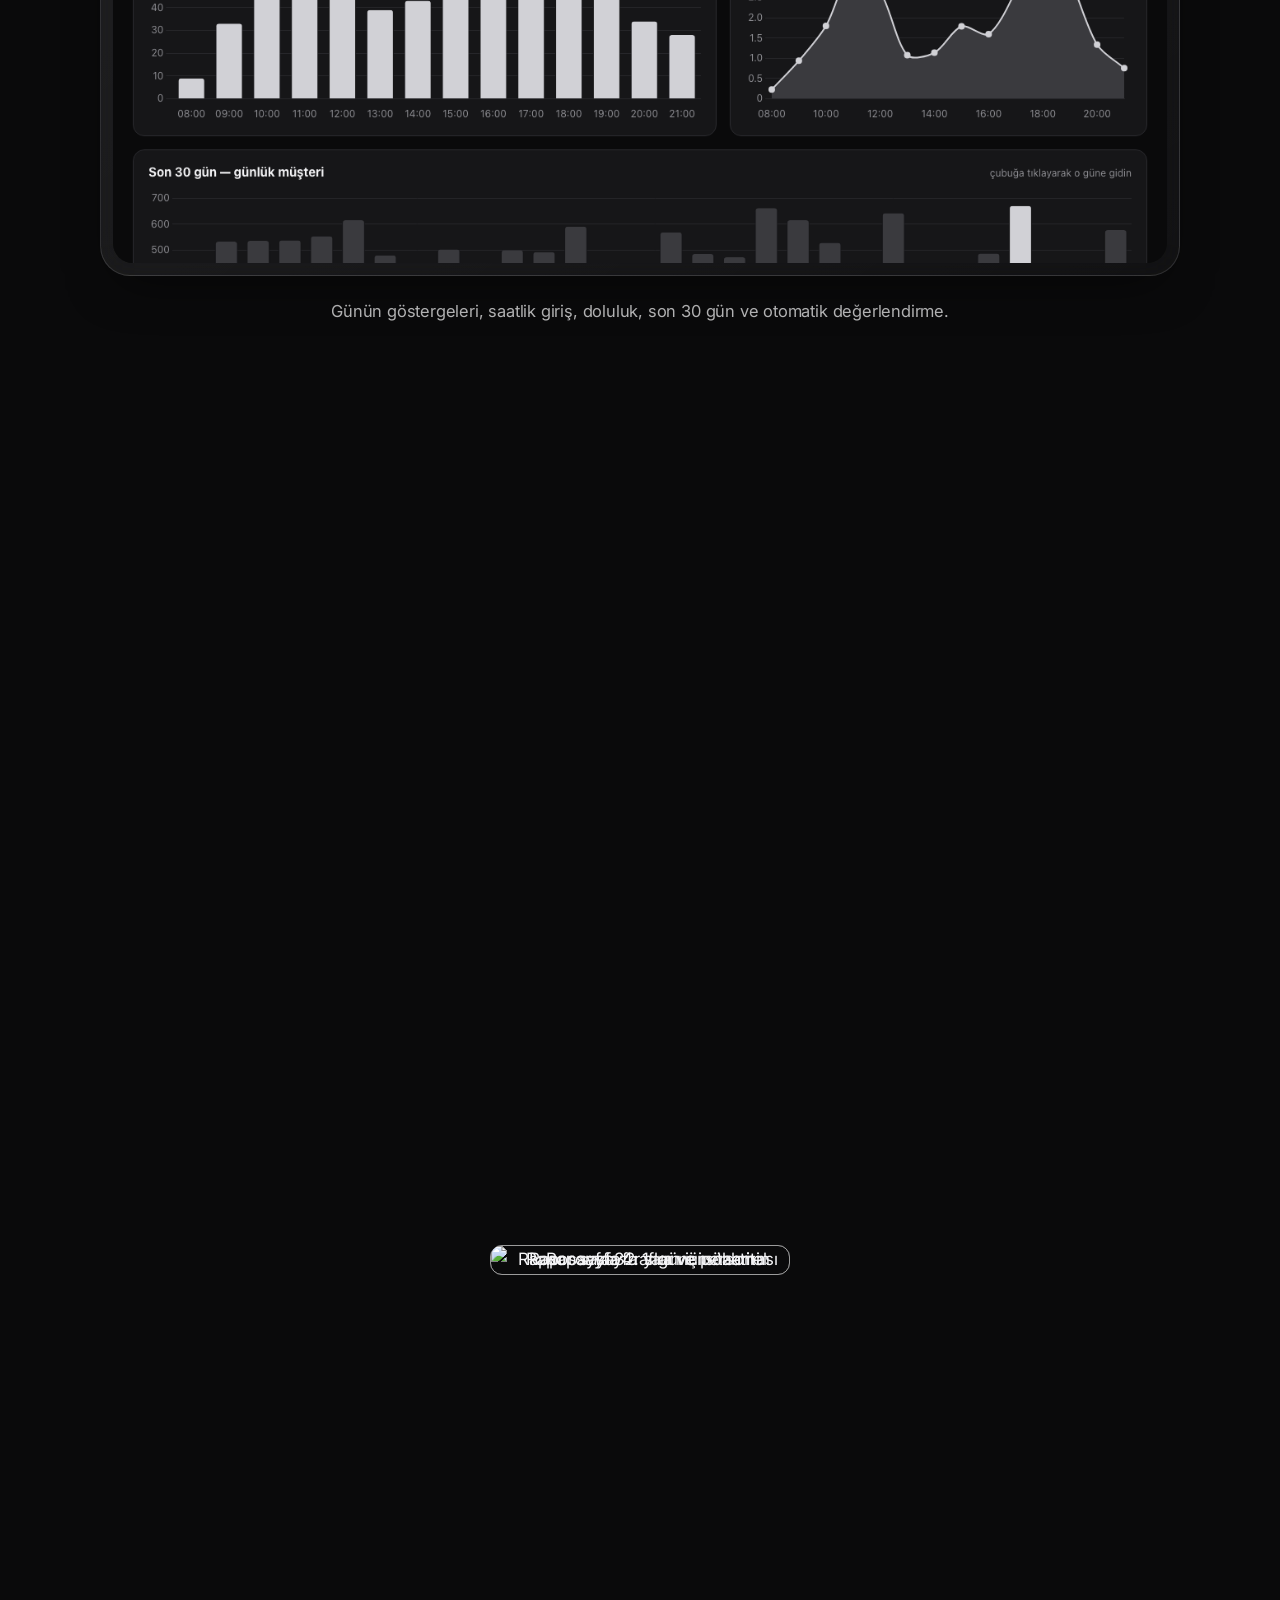
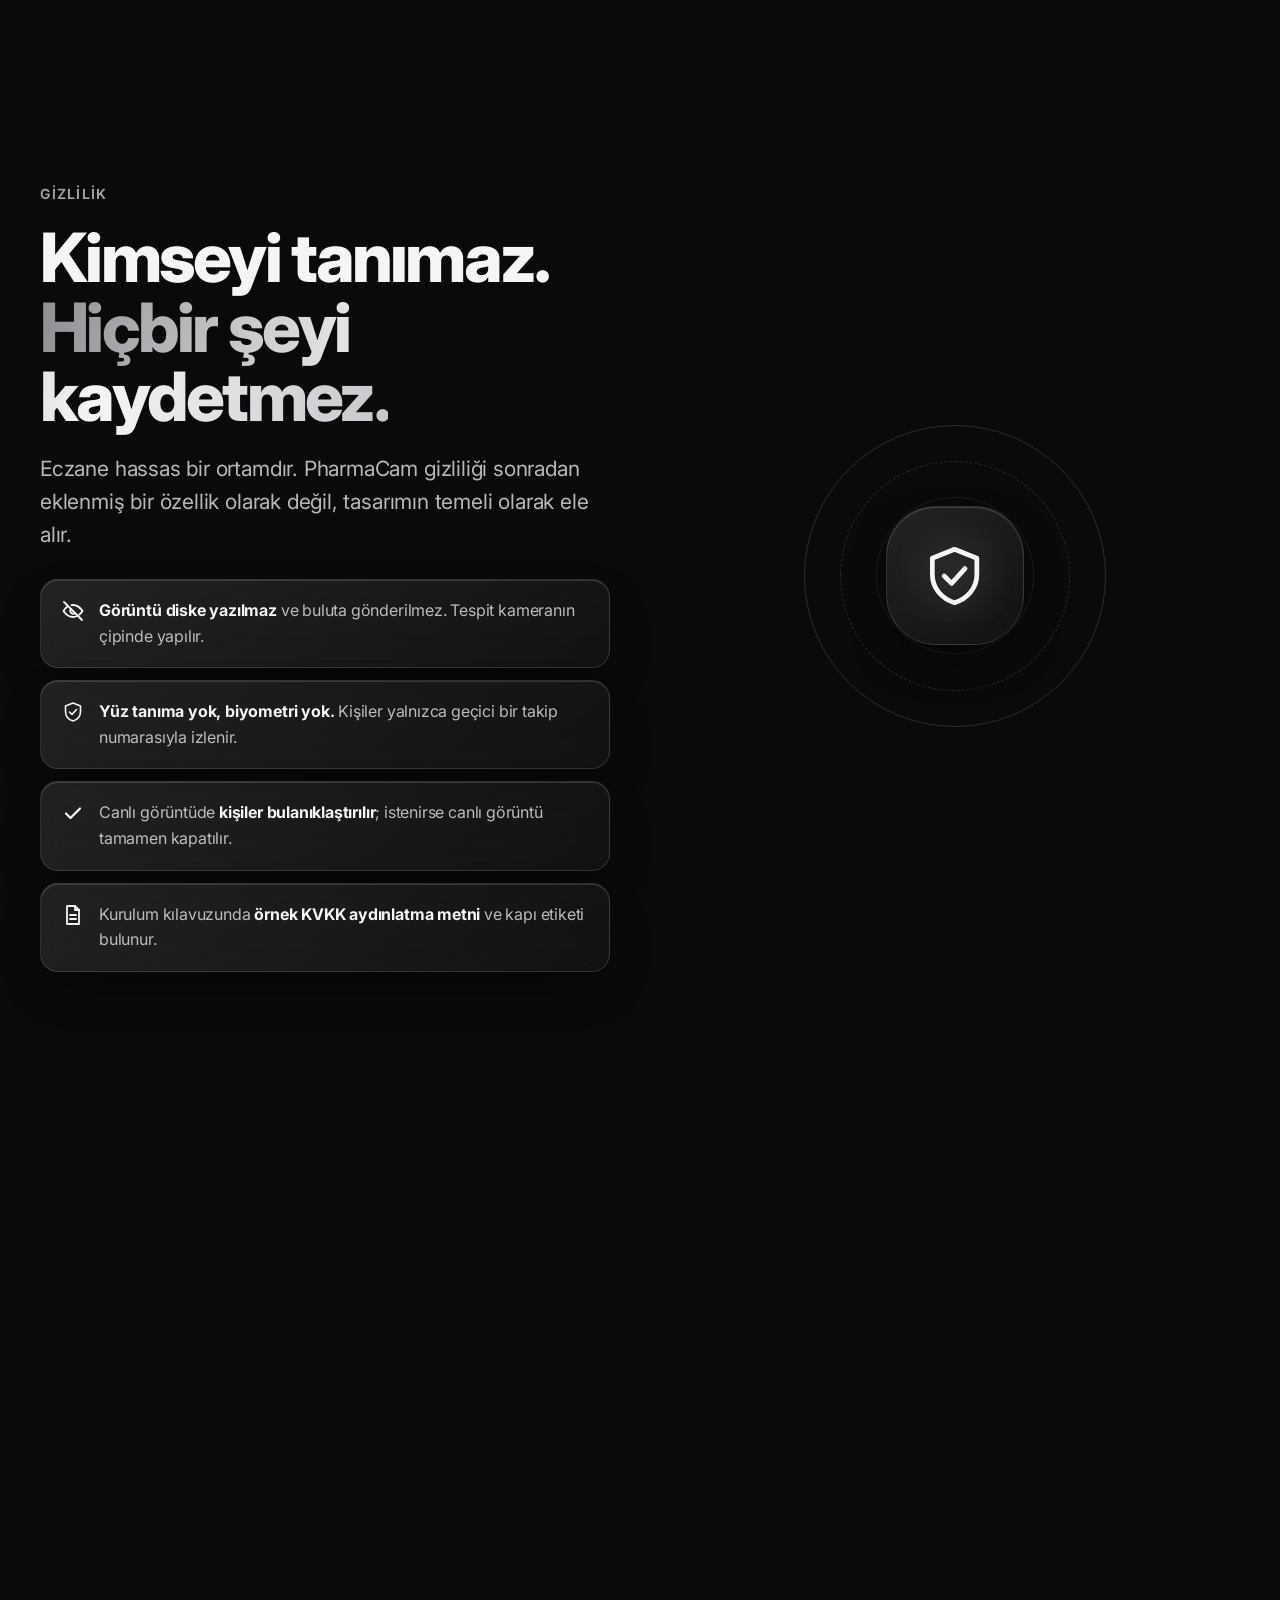
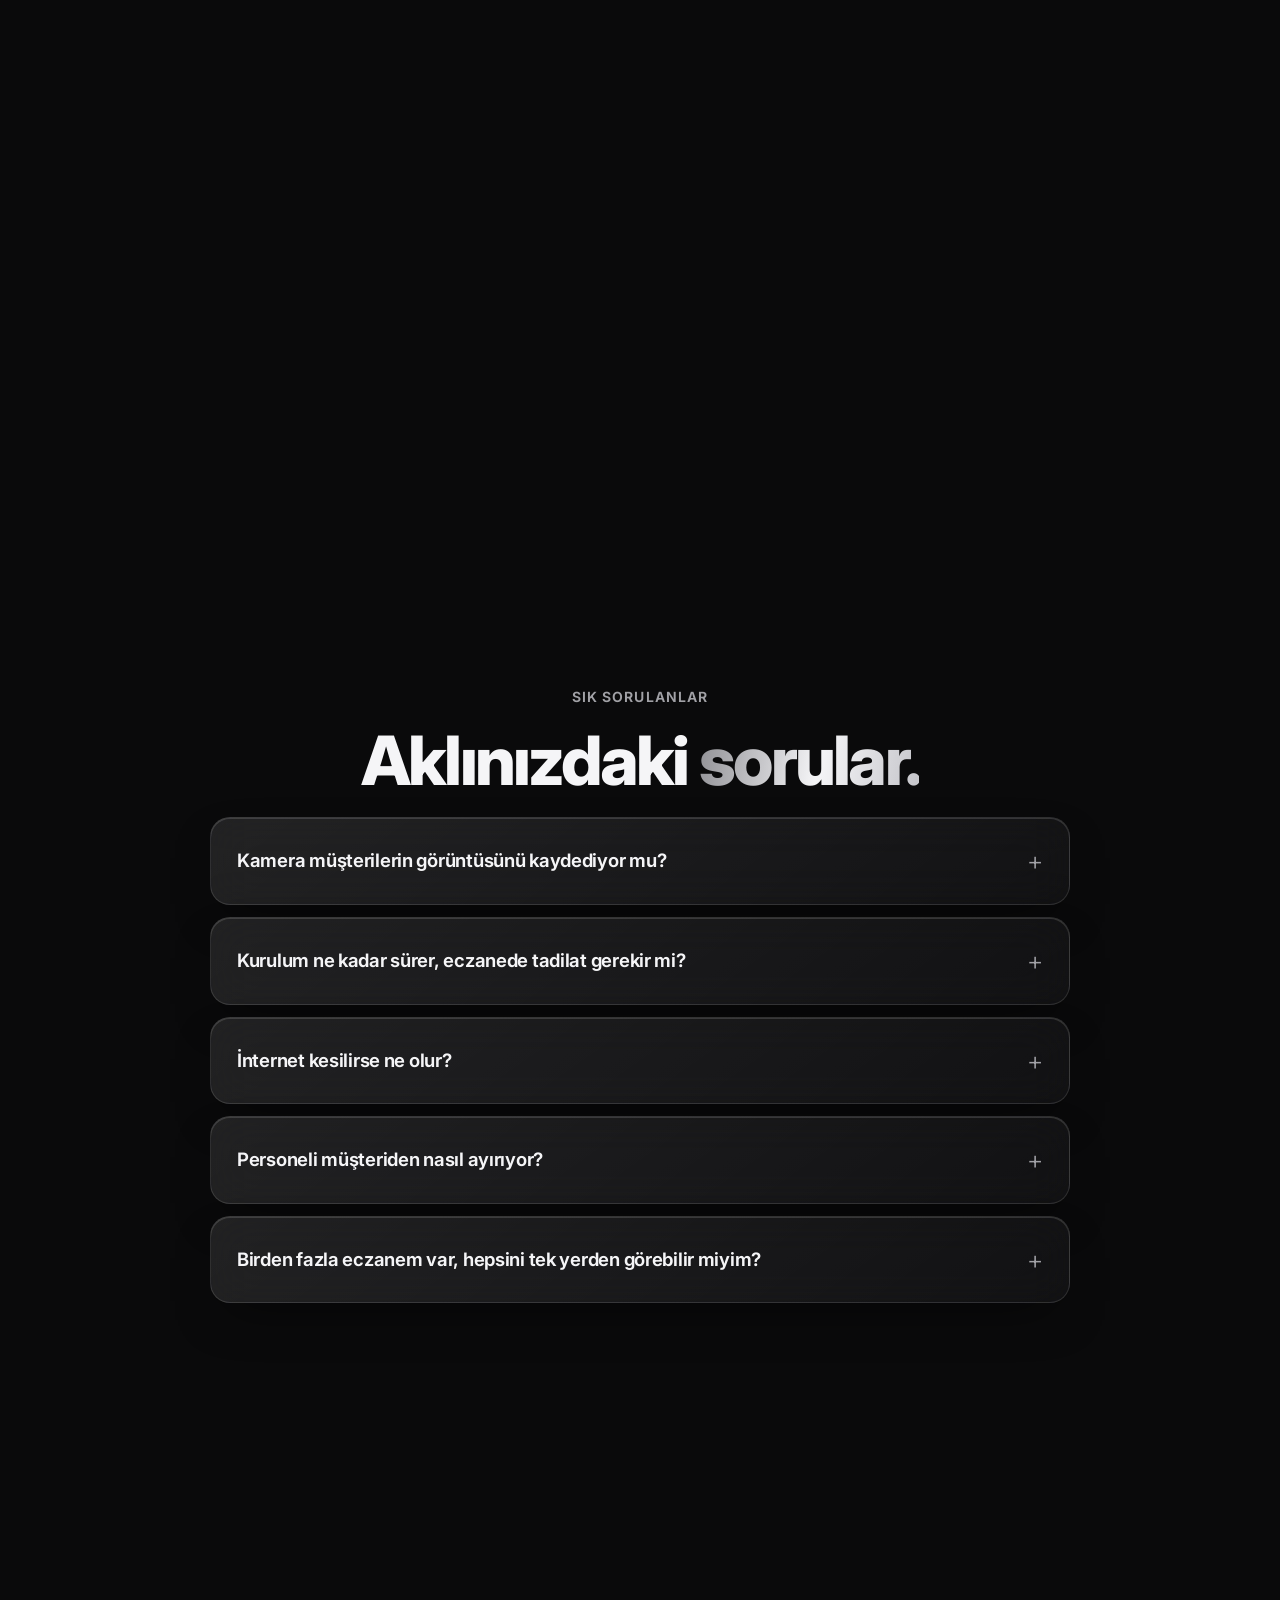
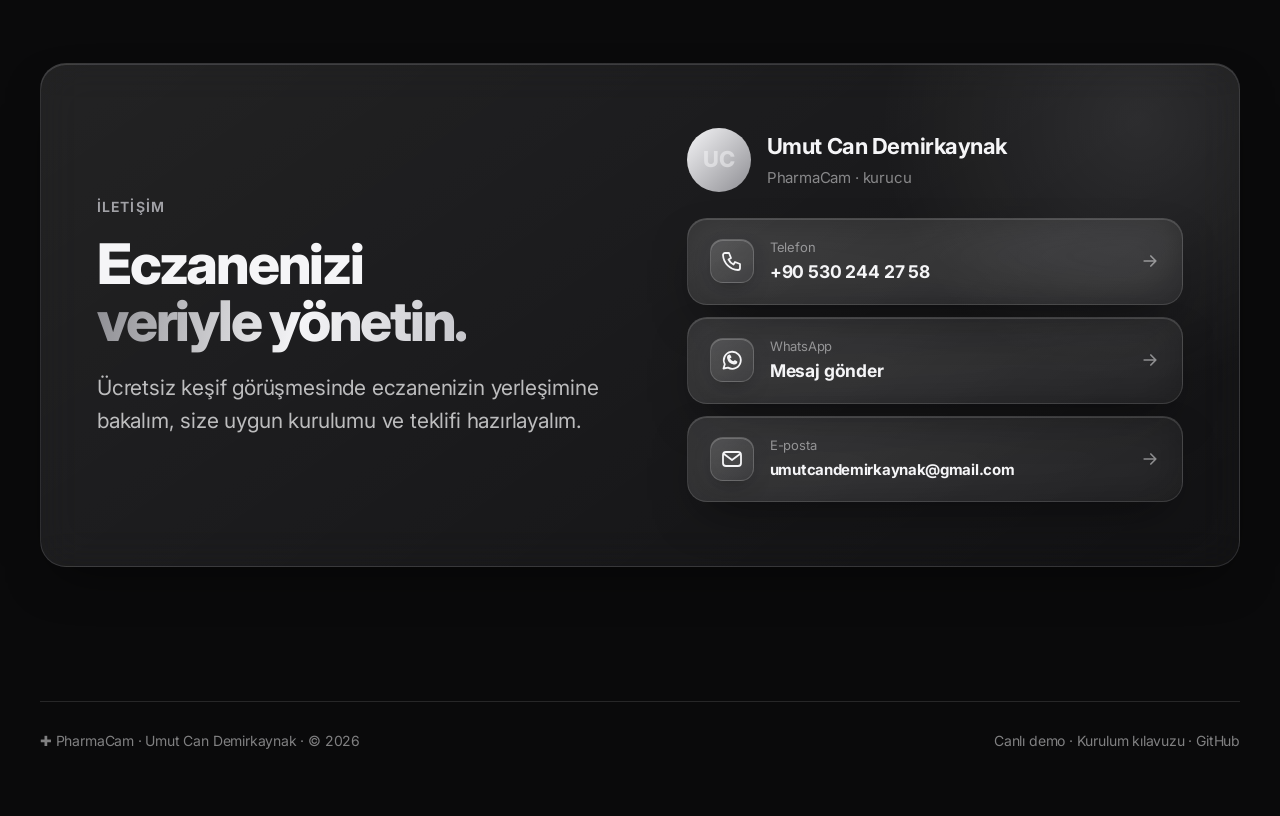
==== commit f13d7981: "Site: başlıktaki gümüş kelimelerde kesilen inen harfleri düzelt (g, ç, ş, y) background-clip:text ya" ====
--- a/scripts/site/index.html
+++ b/scripts/site/index.html
@@ -135,6 +135,9 @@
 .grad { background: linear-gradient(100deg, #8e8e93 0%, #f5f5f7 28%, #c7c7cc 50%, #f5f5f7 72%, #8e8e93 100%); -webkit-background-clip: text; background-clip: text; color: transparent;
   background-size: 200% 100%; animation: shine 8s ease-in-out infinite; }
 @keyframes shine { 50% { background-position: 100% 0; } }
+/* background-clip:text only paints inside the box: give descenders (g, ç, ş, y) room without moving the layout */
+.grad { padding-bottom: .12em; }
+.words .w { padding-bottom: .16em; margin-bottom: -.16em; }
 .hero .lead { font-size: clamp(18px, 2.1vw, 22px); color: var(--ink-2); max-width: 40em; margin: 0 auto 38px; line-height: 1.55; }
 .hero .cta { display: flex; justify-content: center; gap: 14px; flex-wrap: wrap; }
 .trust { display: flex; justify-content: center; flex-wrap: wrap; gap: 10px 26px; margin-top: 30px; color: var(--muted); font-size: 14.5px; }
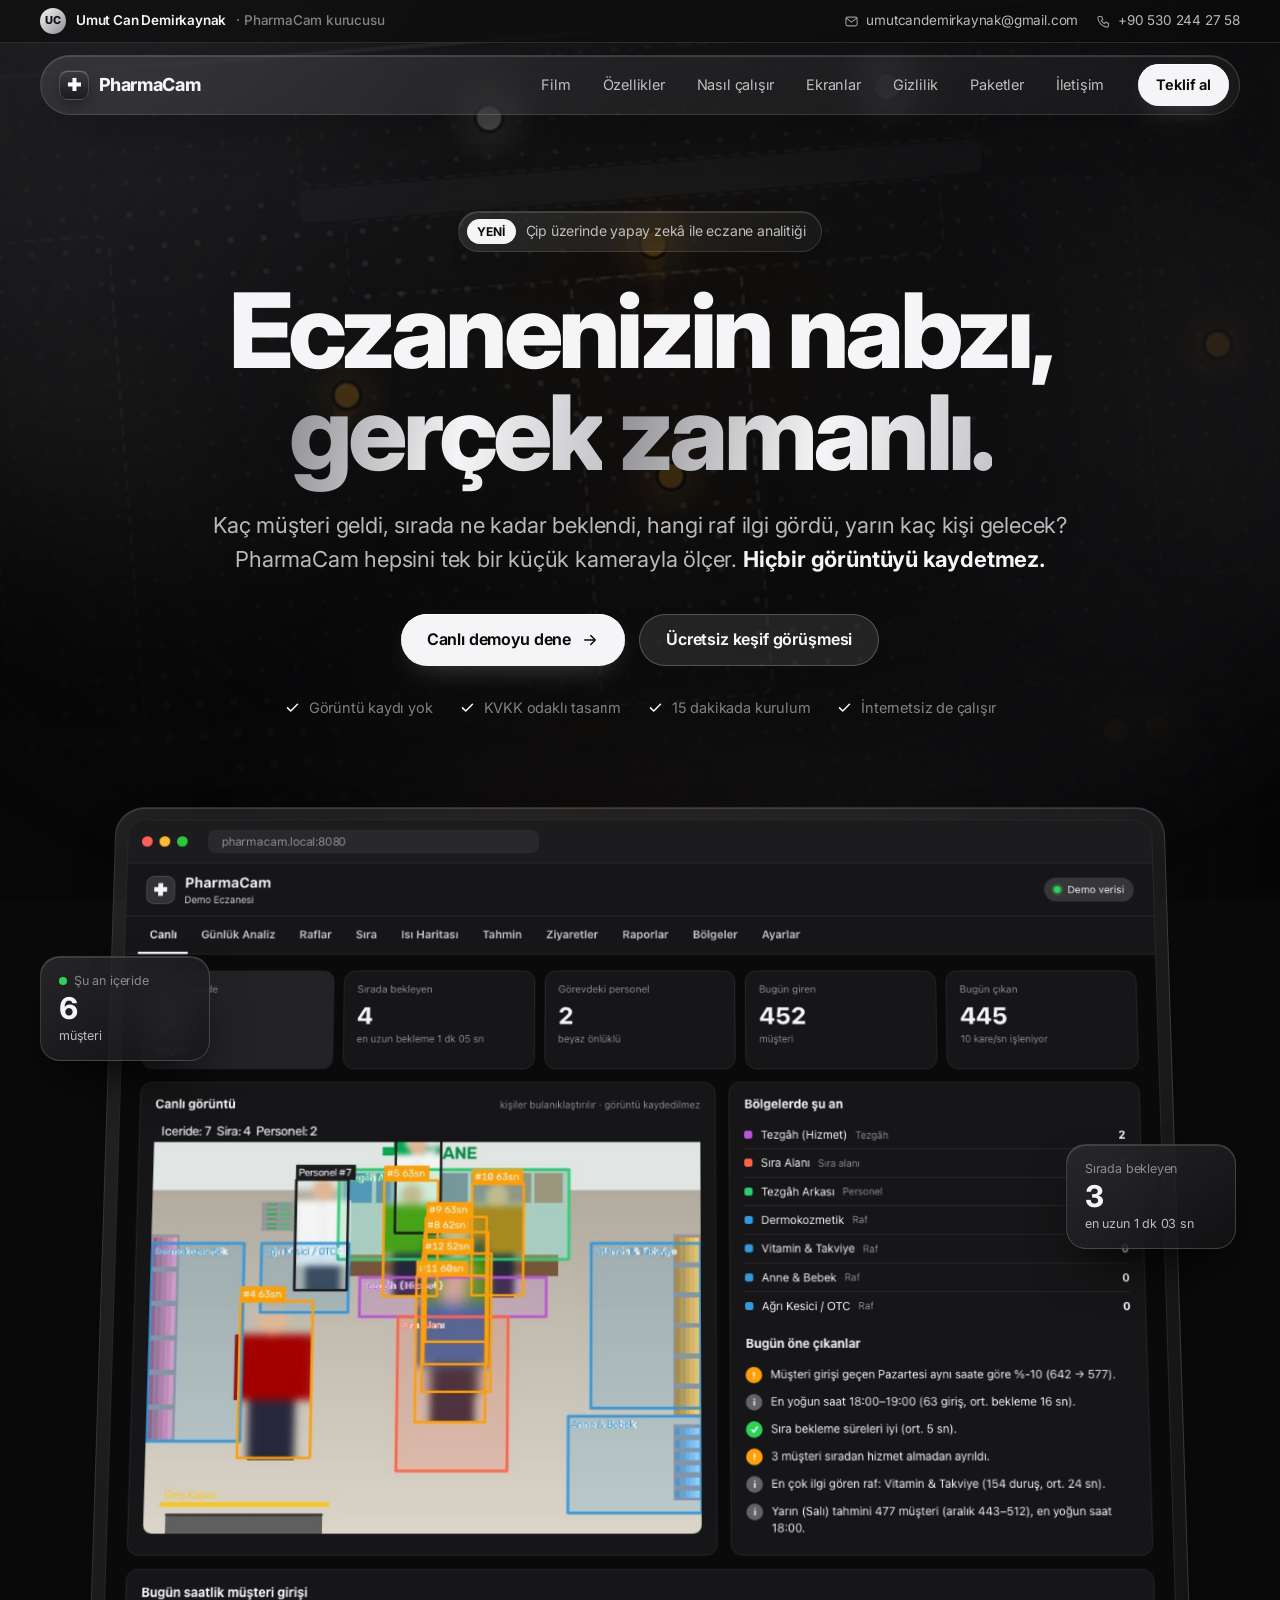
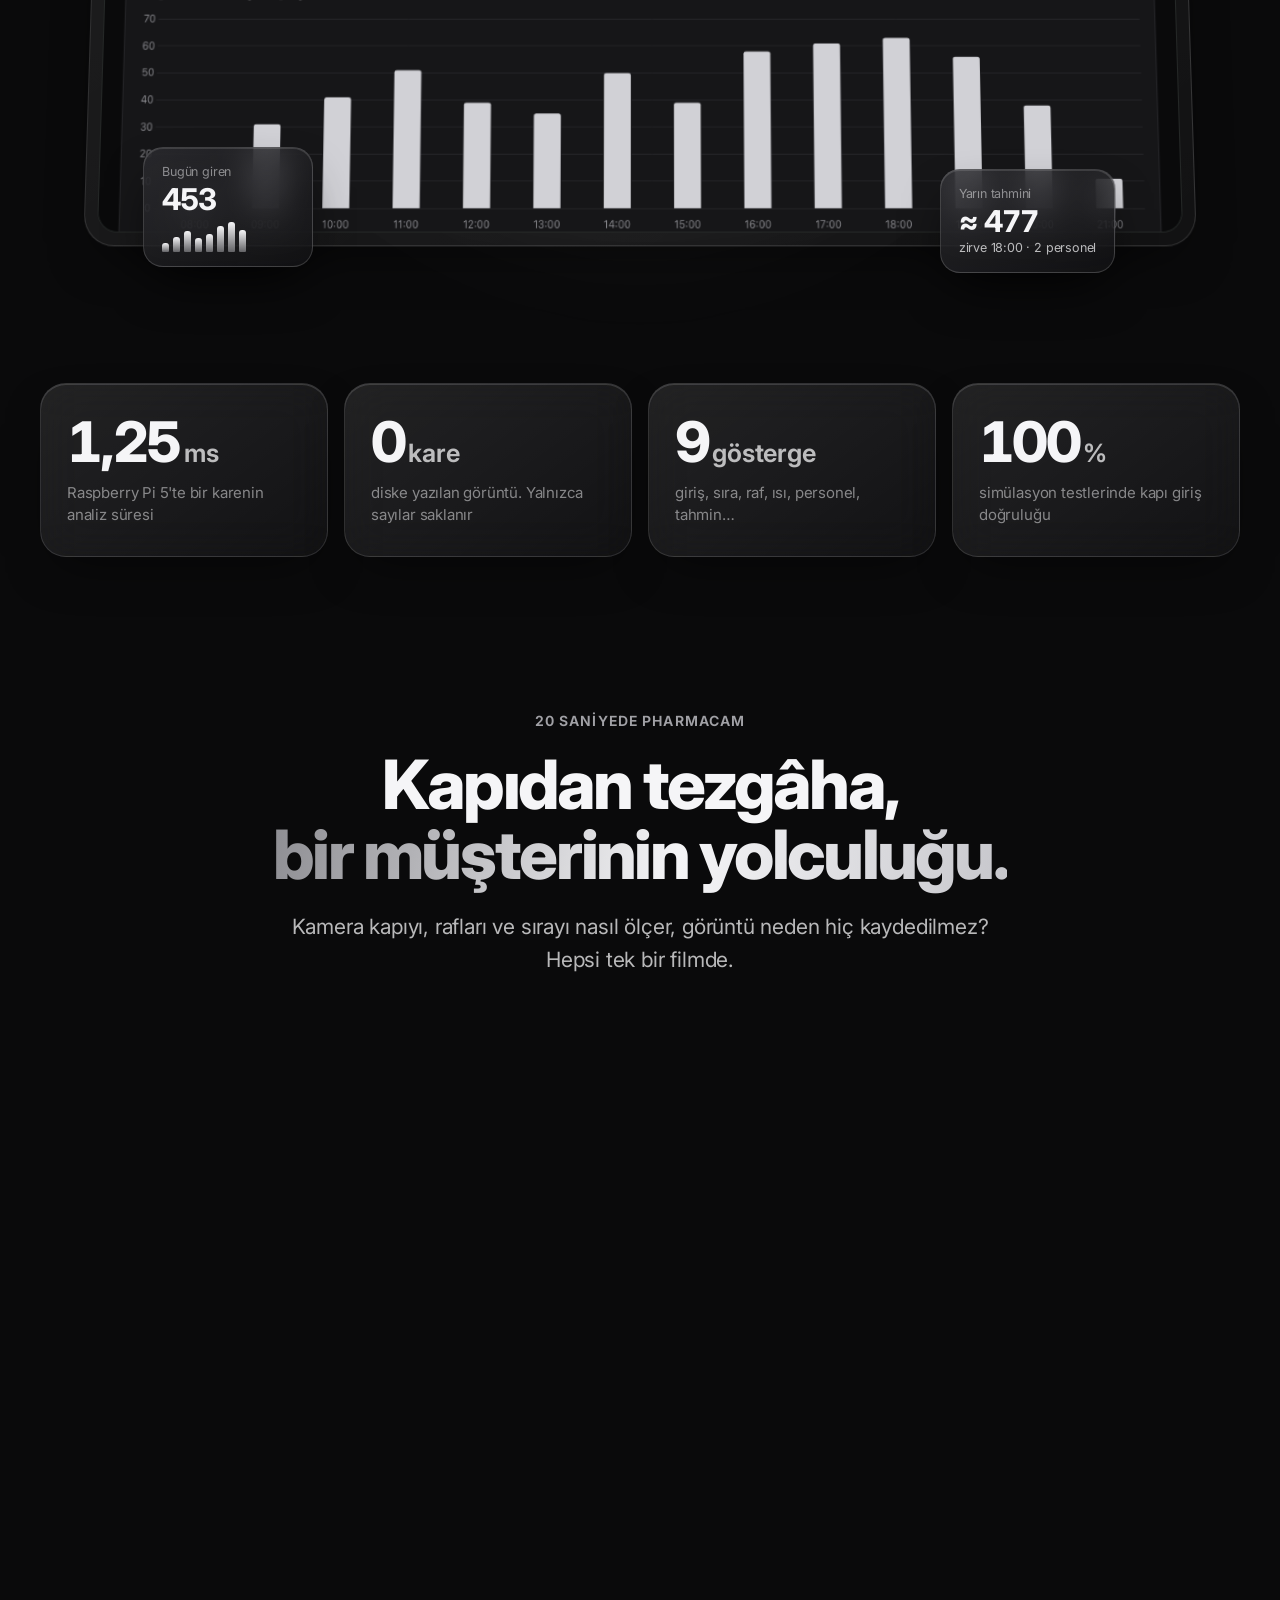
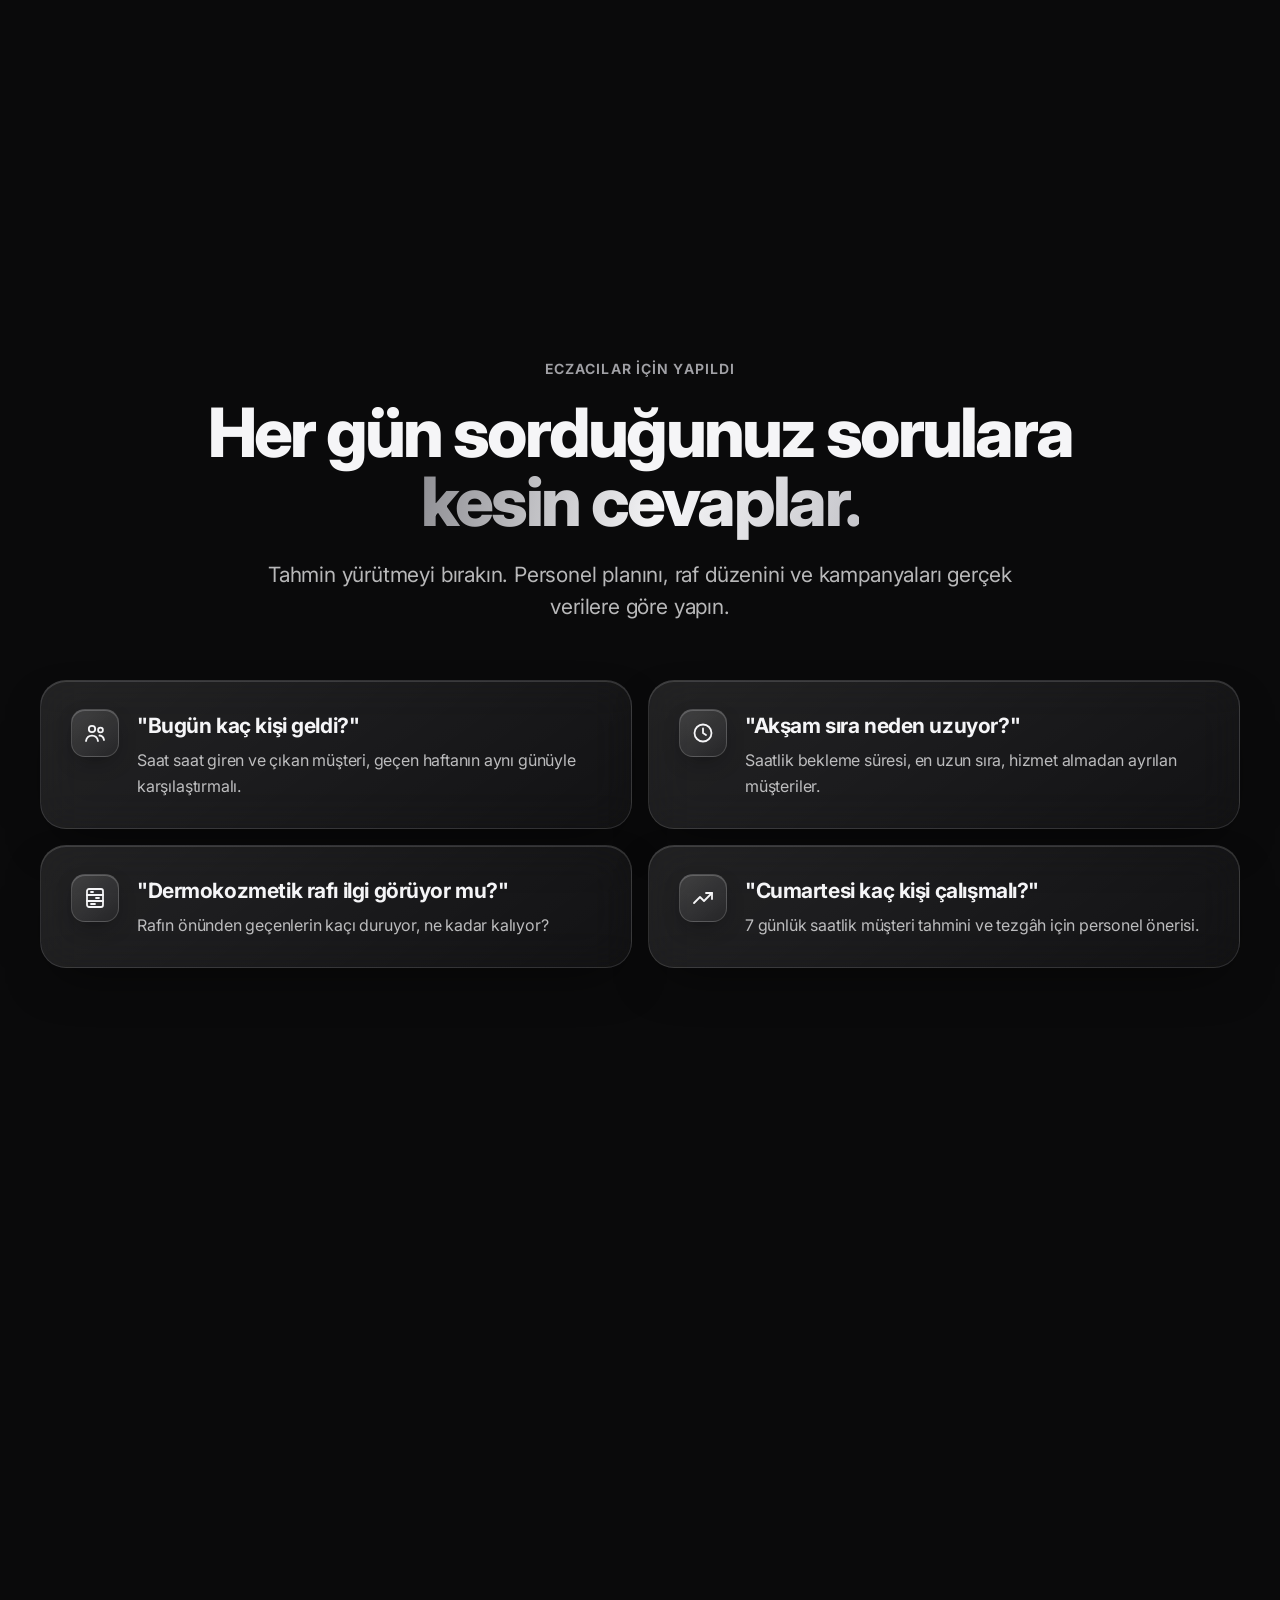
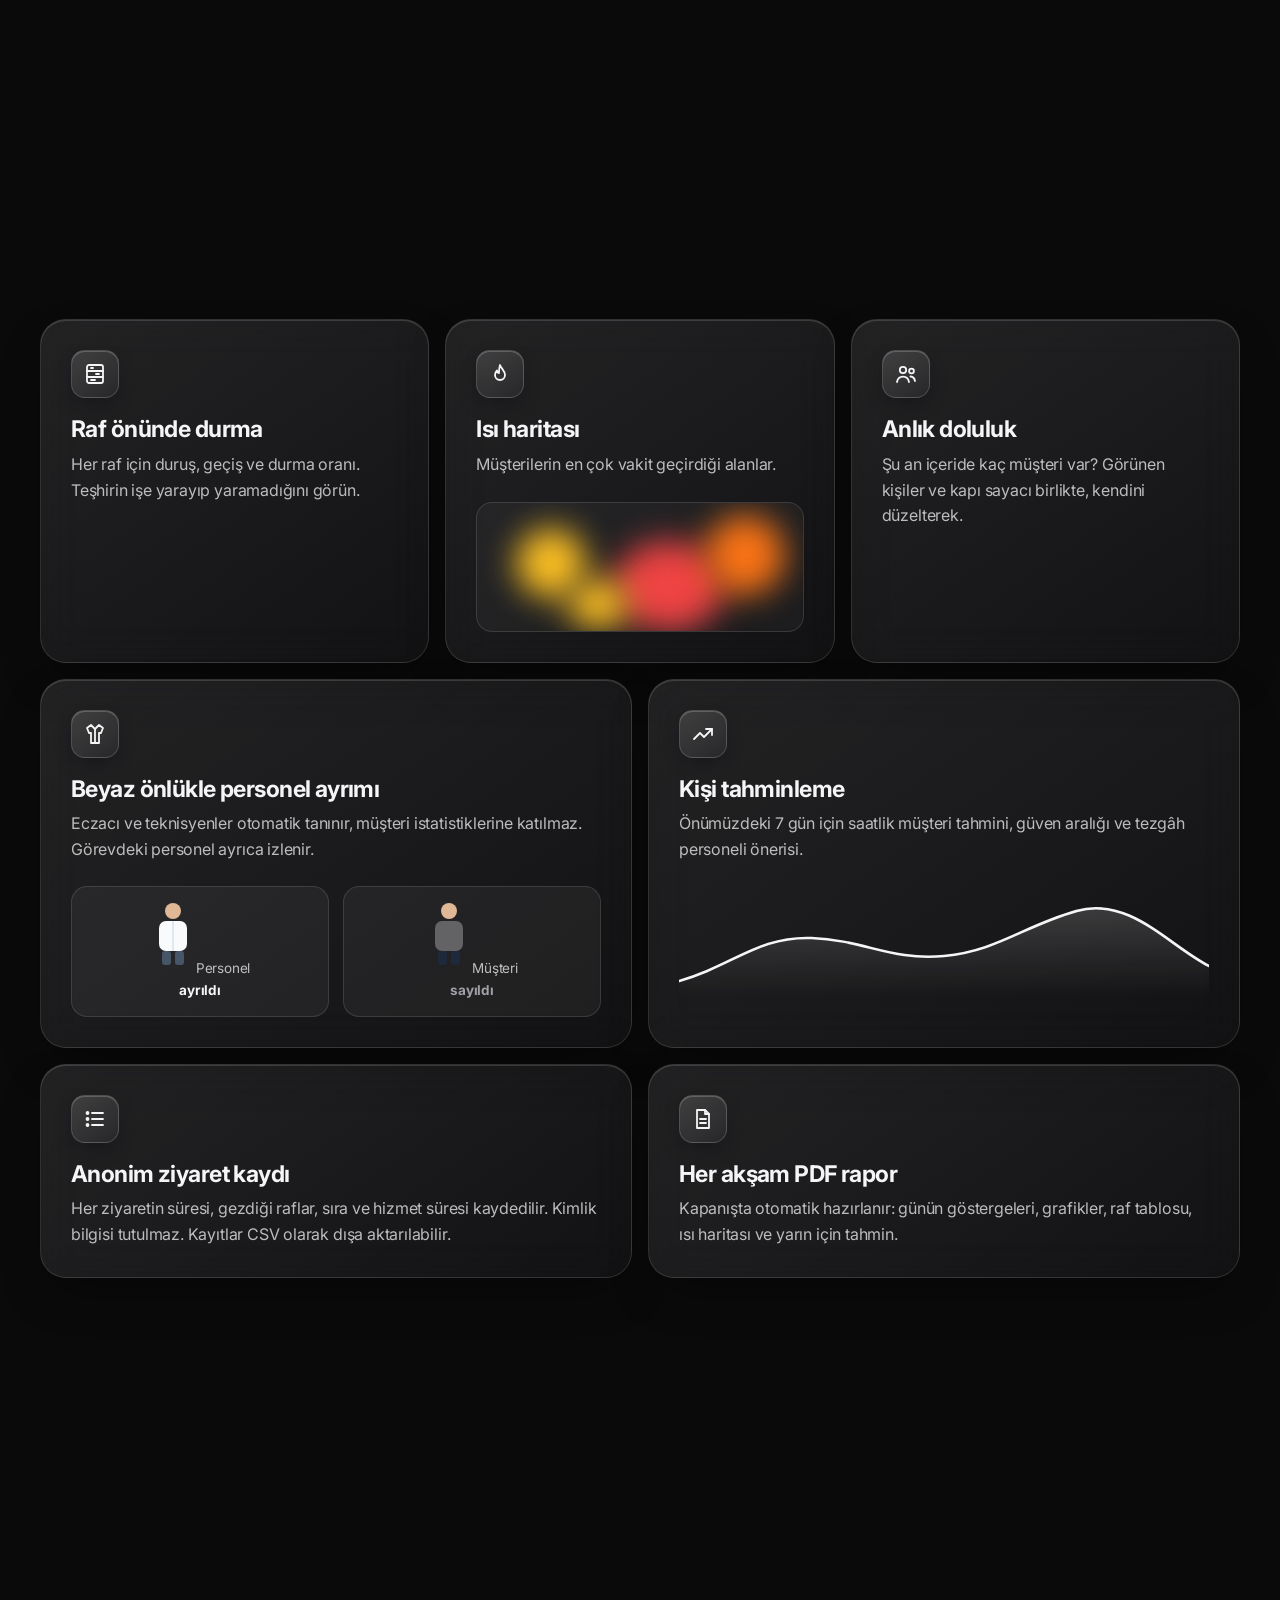
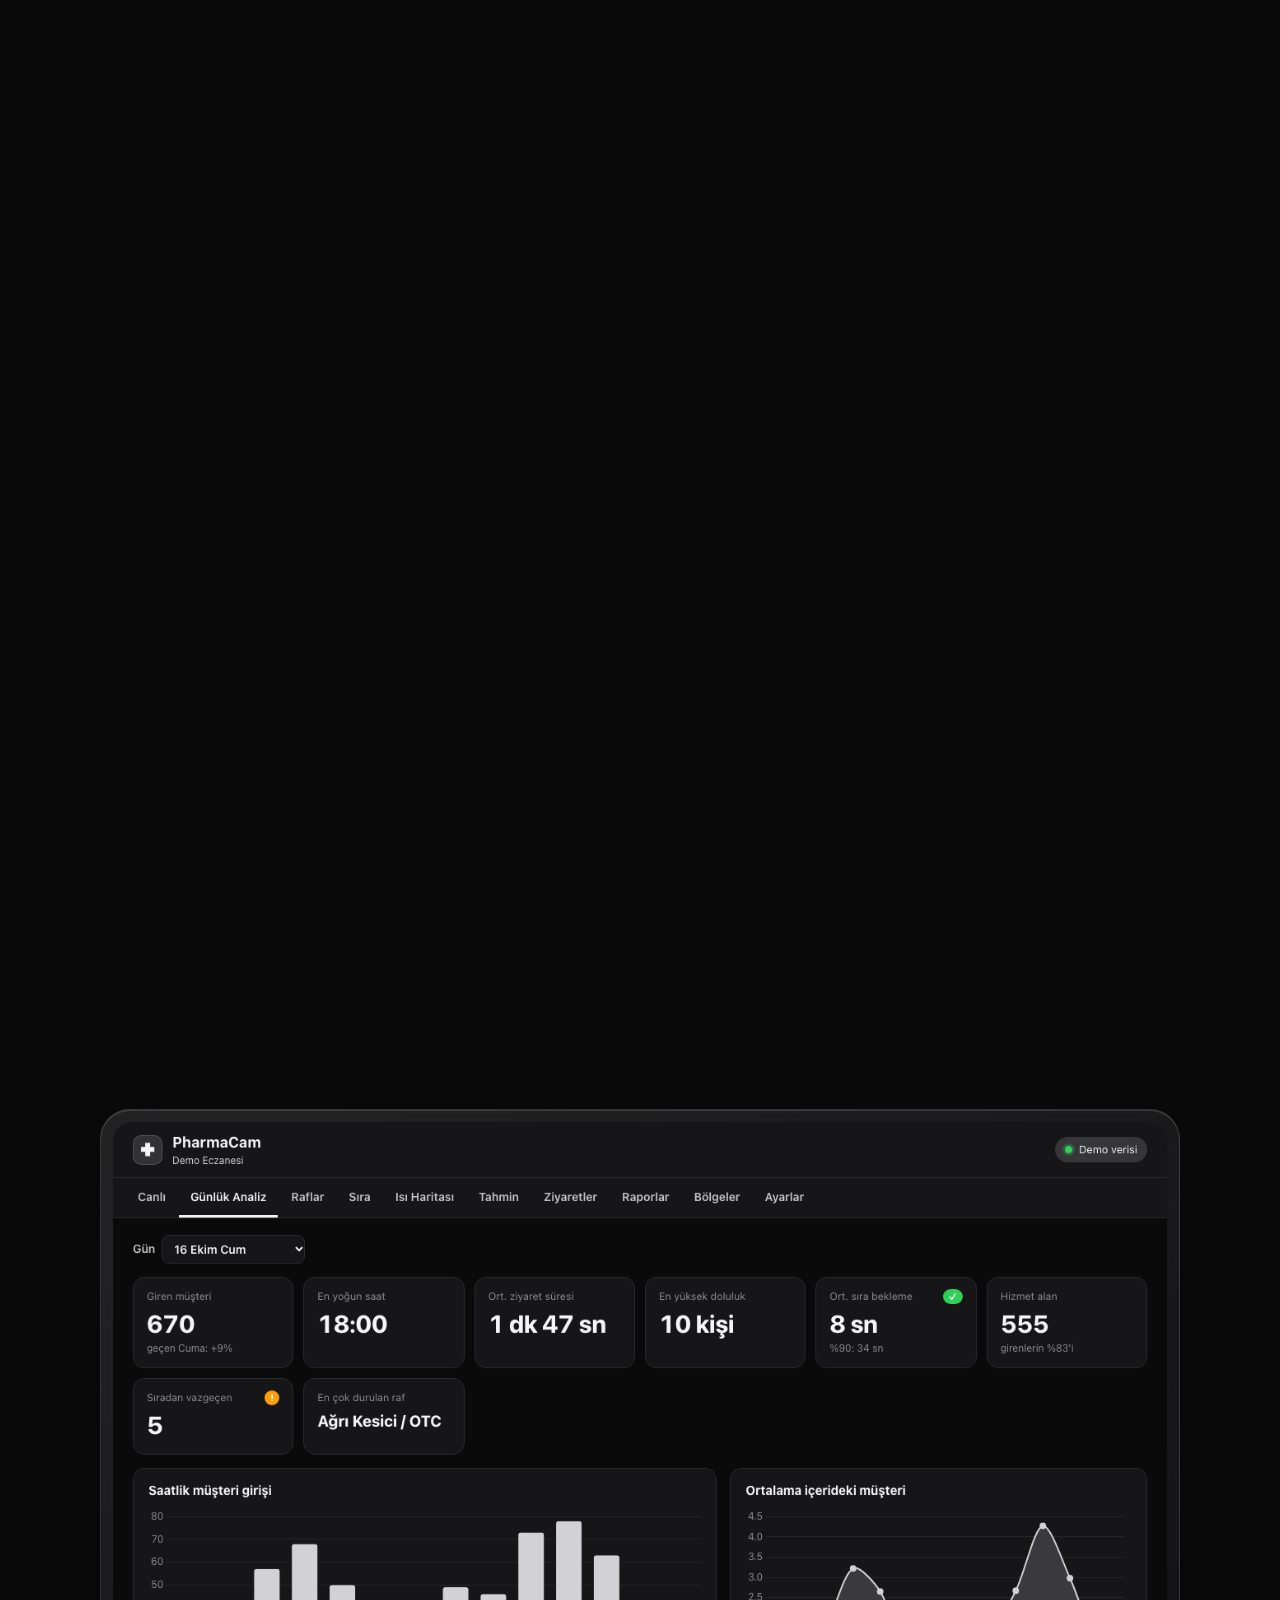
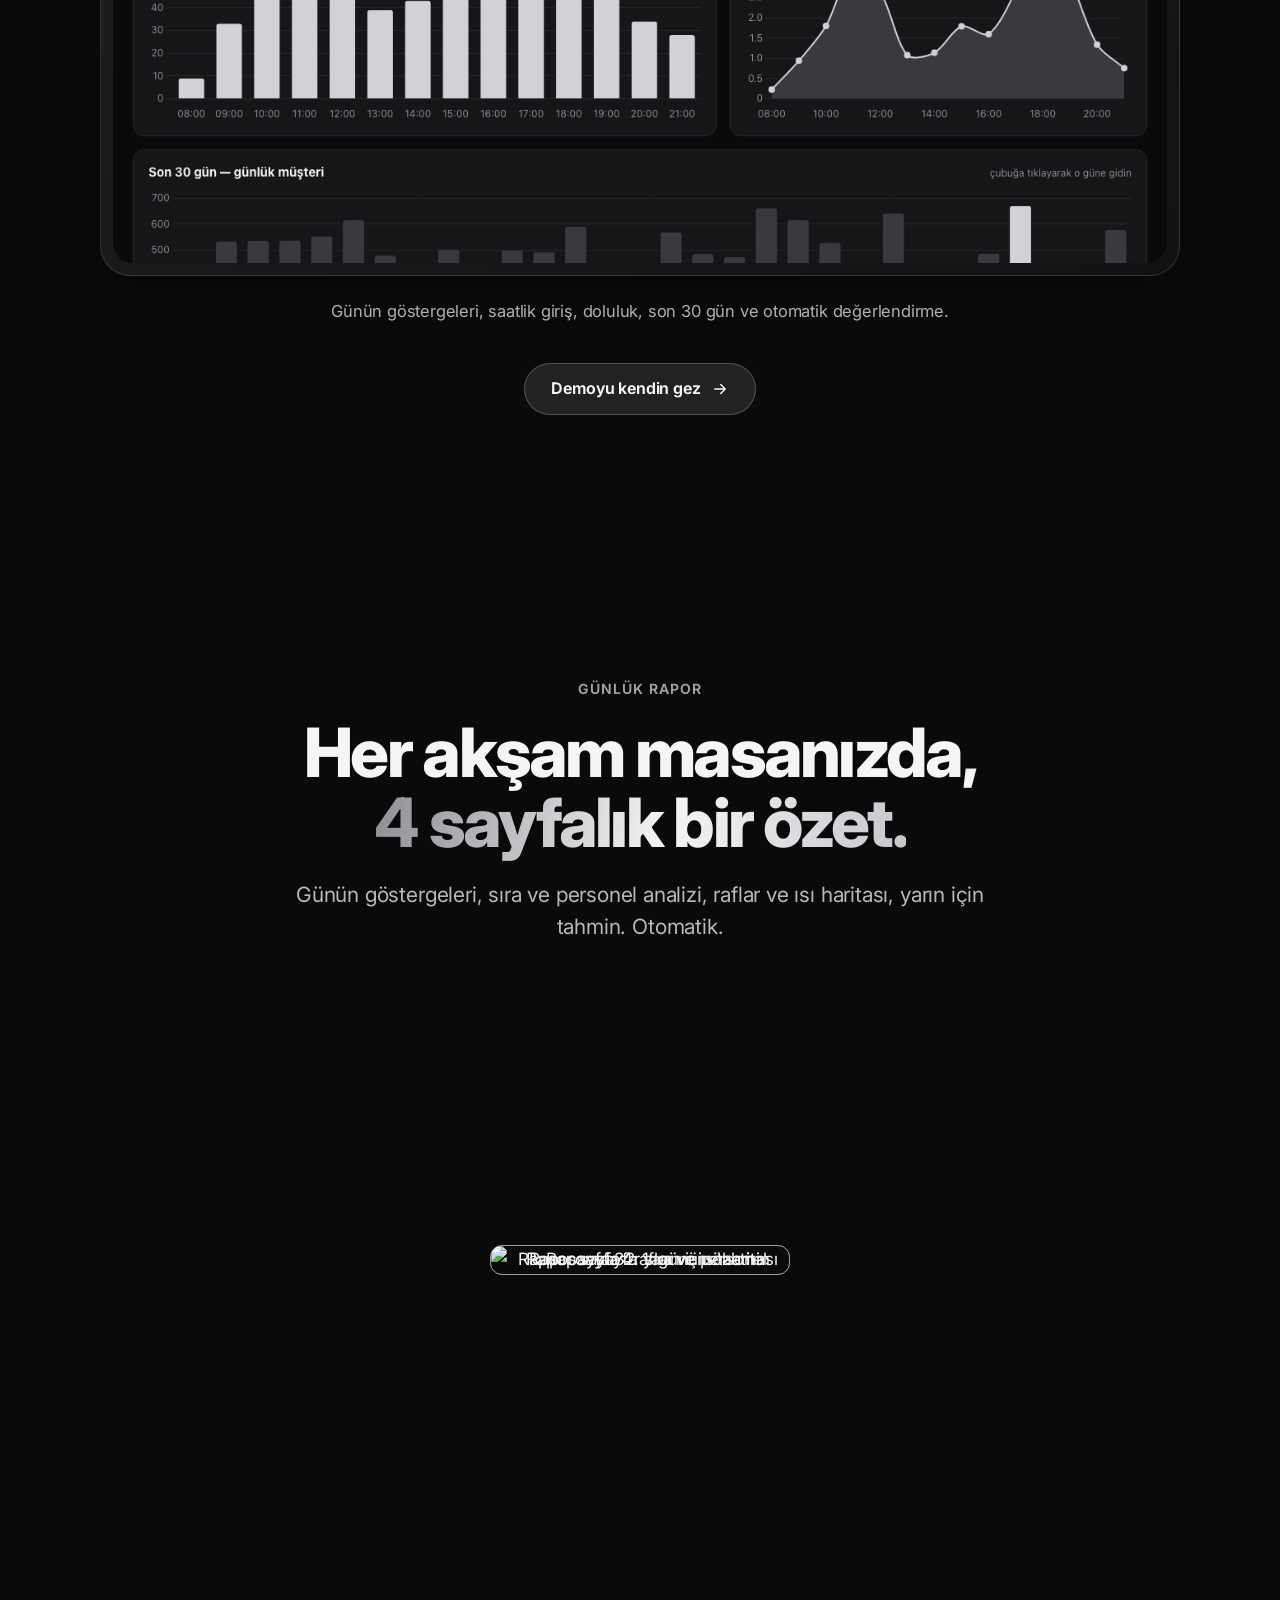
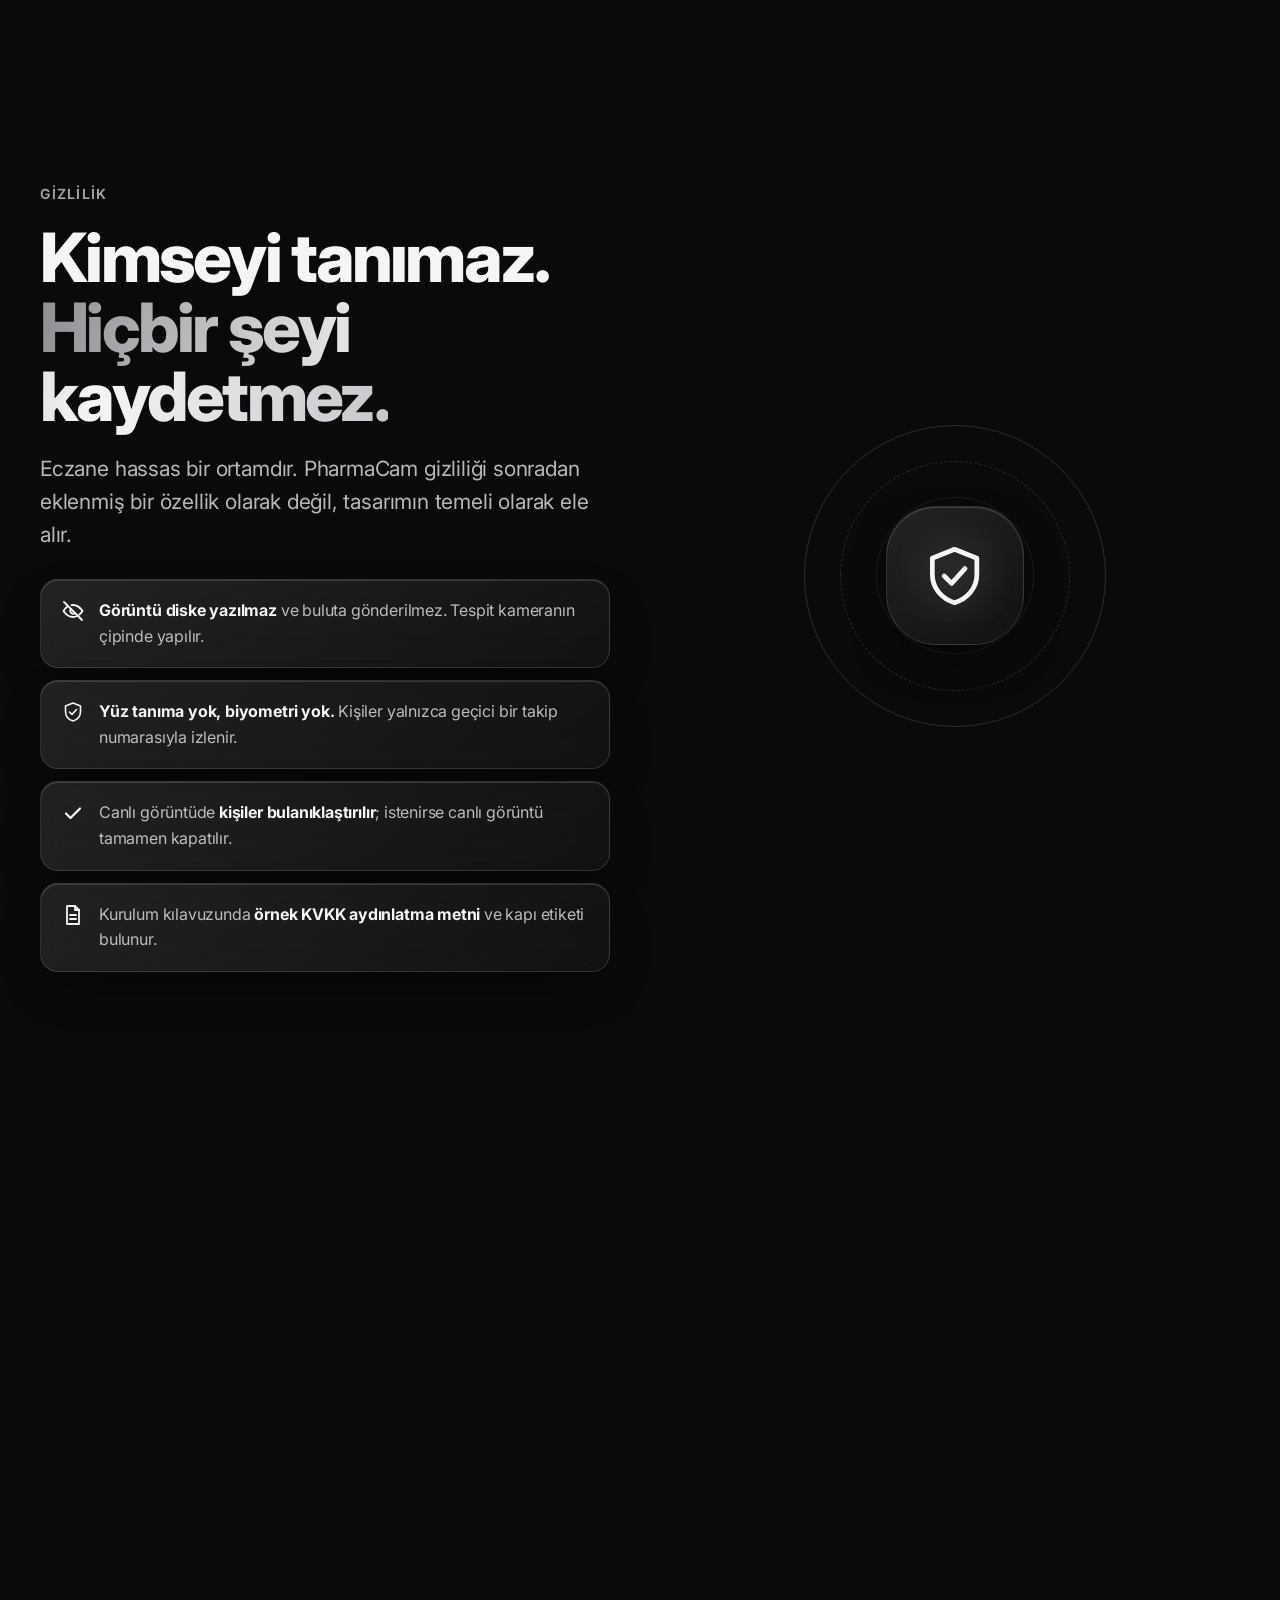
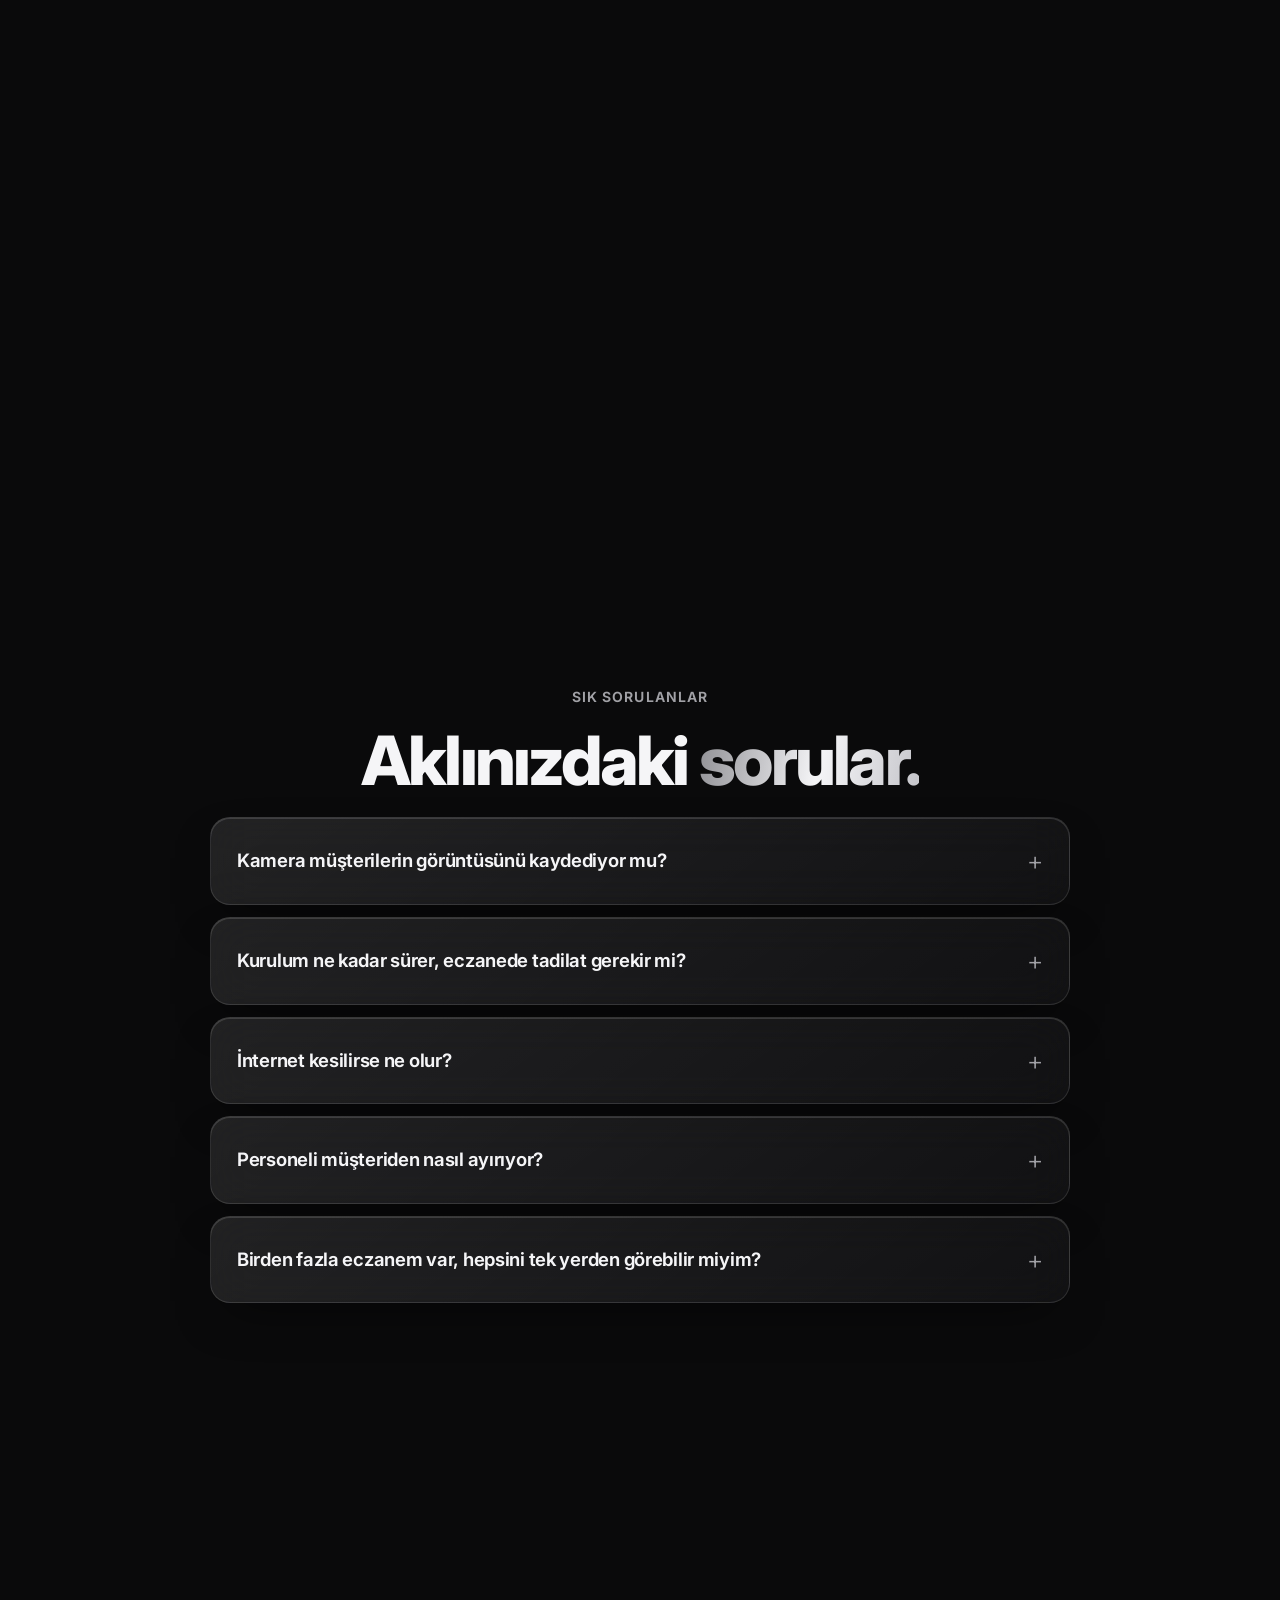
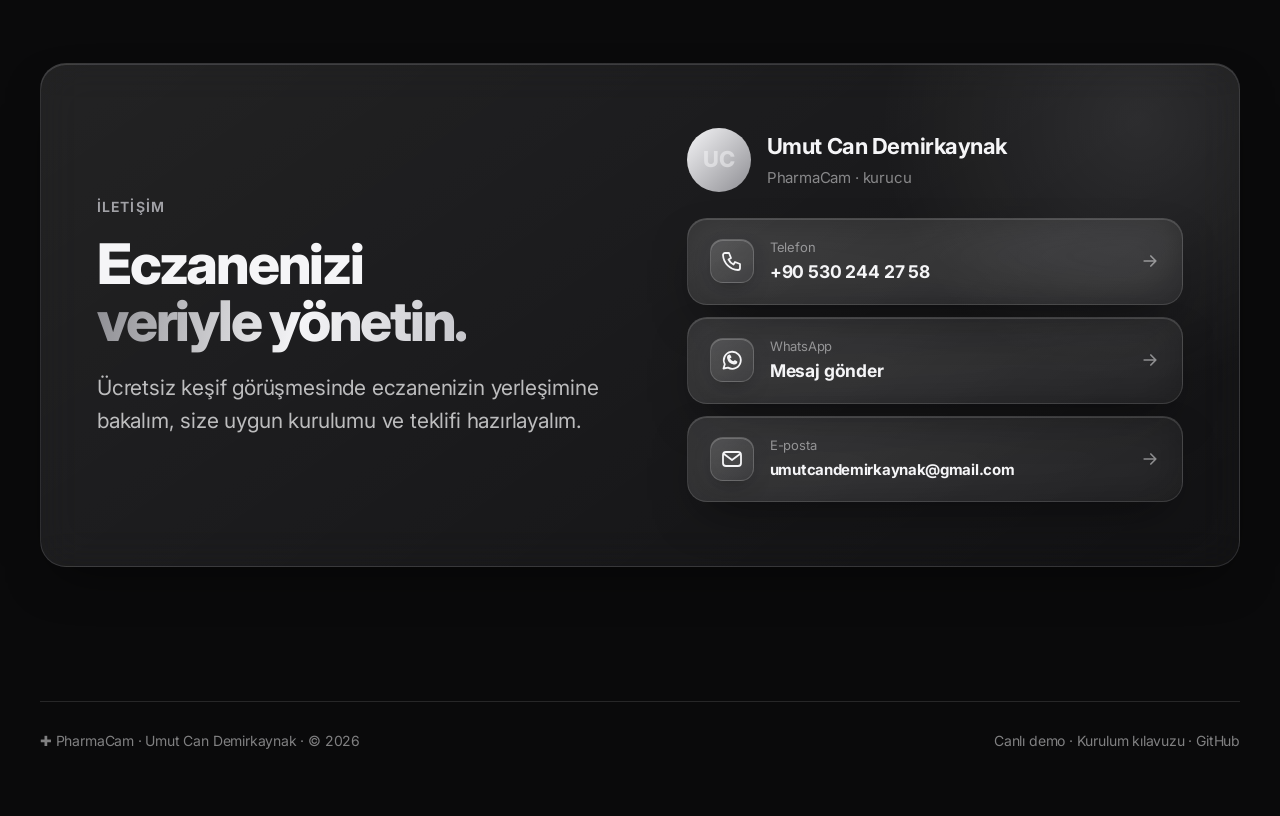
==== commit ecc8b334: "Site: filmi canlı renkli + Doğa seslendirmeli sürümle değiştir Co-Authored-By: Claude Opus 5.5 <nore" ====
--- a/scripts/site/index.html
+++ b/scripts/site/index.html
@@ -492,7 +492,7 @@
       </div>
     </div>
   </div>
-  <div class="film-meta reveal"><span>1080p · 60 fps</span><span>Sesli</span><span>Ekrandaki sayılar demo verisidir</span></div>
+  <div class="film-meta reveal"><span>1080p · 60 fps</span><span>Türkçe seslendirme</span><span>Ekrandaki sayılar demo verisidir</span></div>
 </div></section>
 
 <!-- ============================================================ QUESTIONS -->
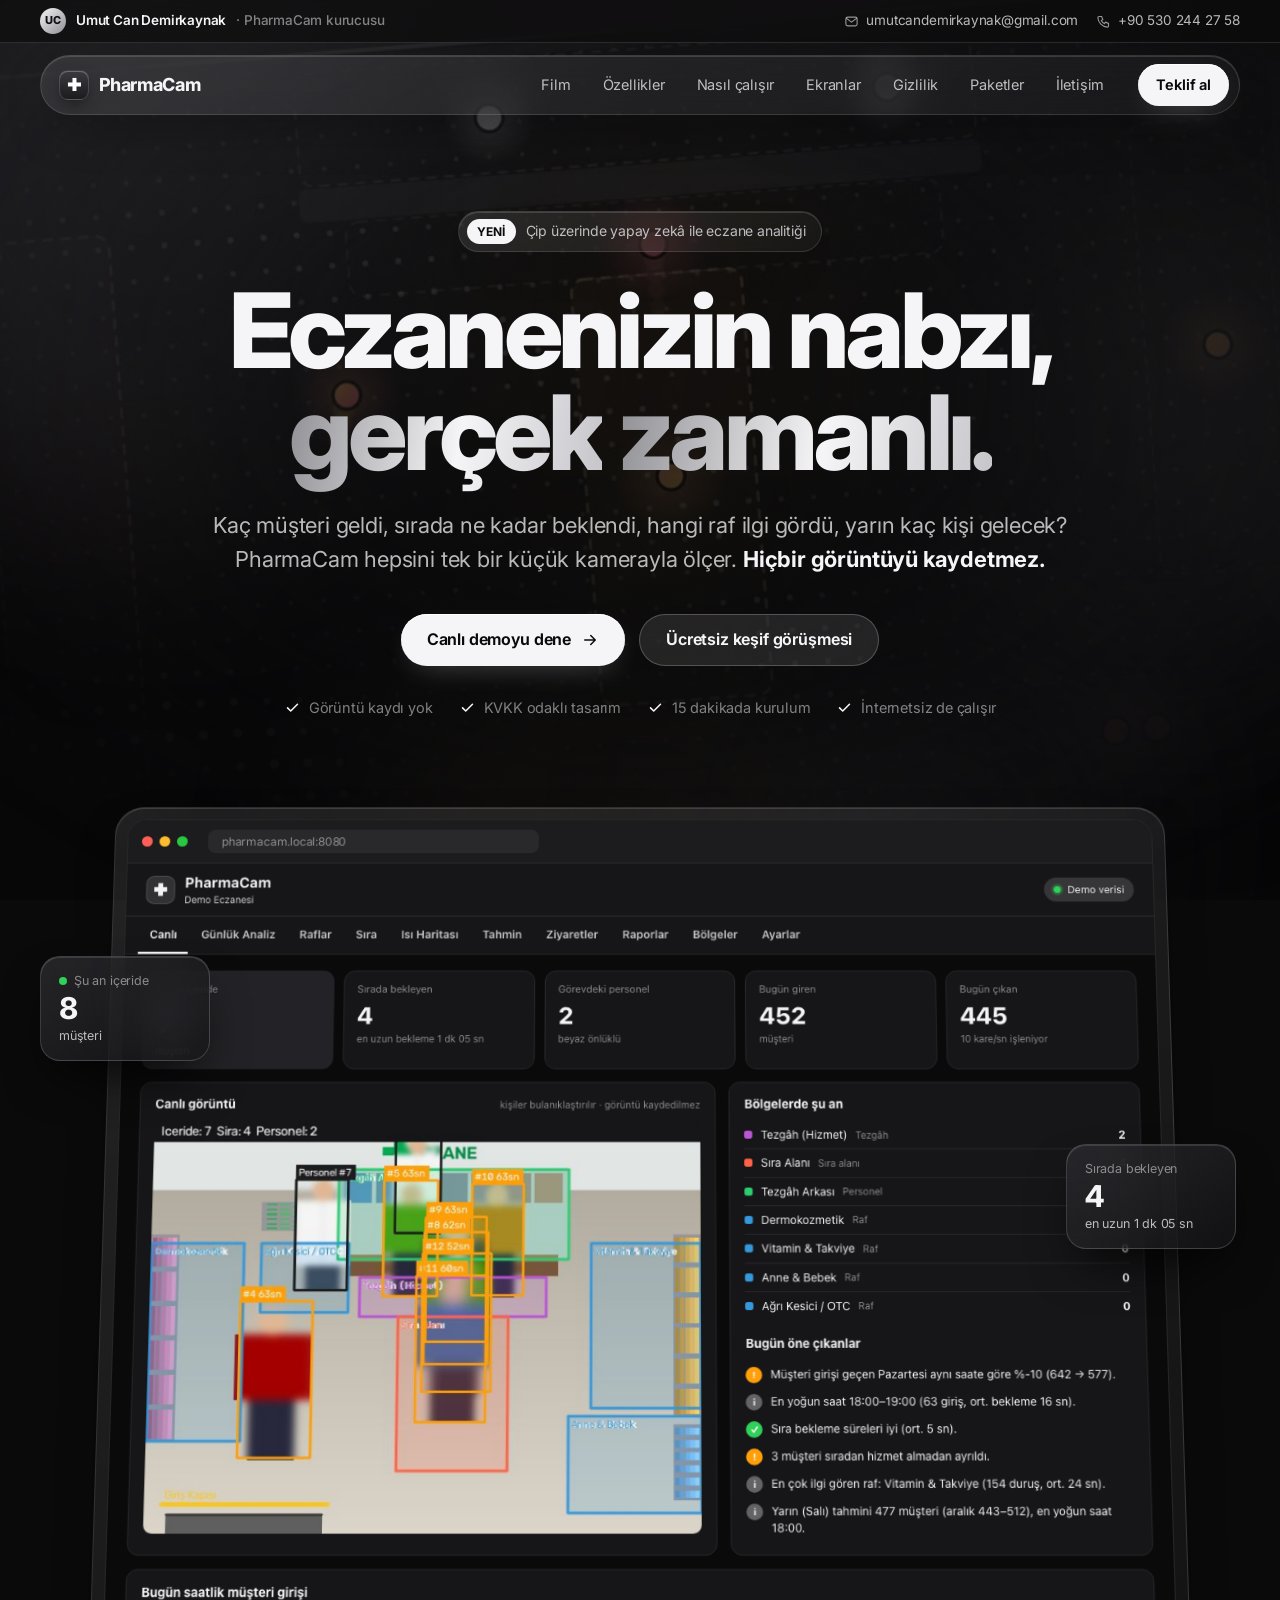
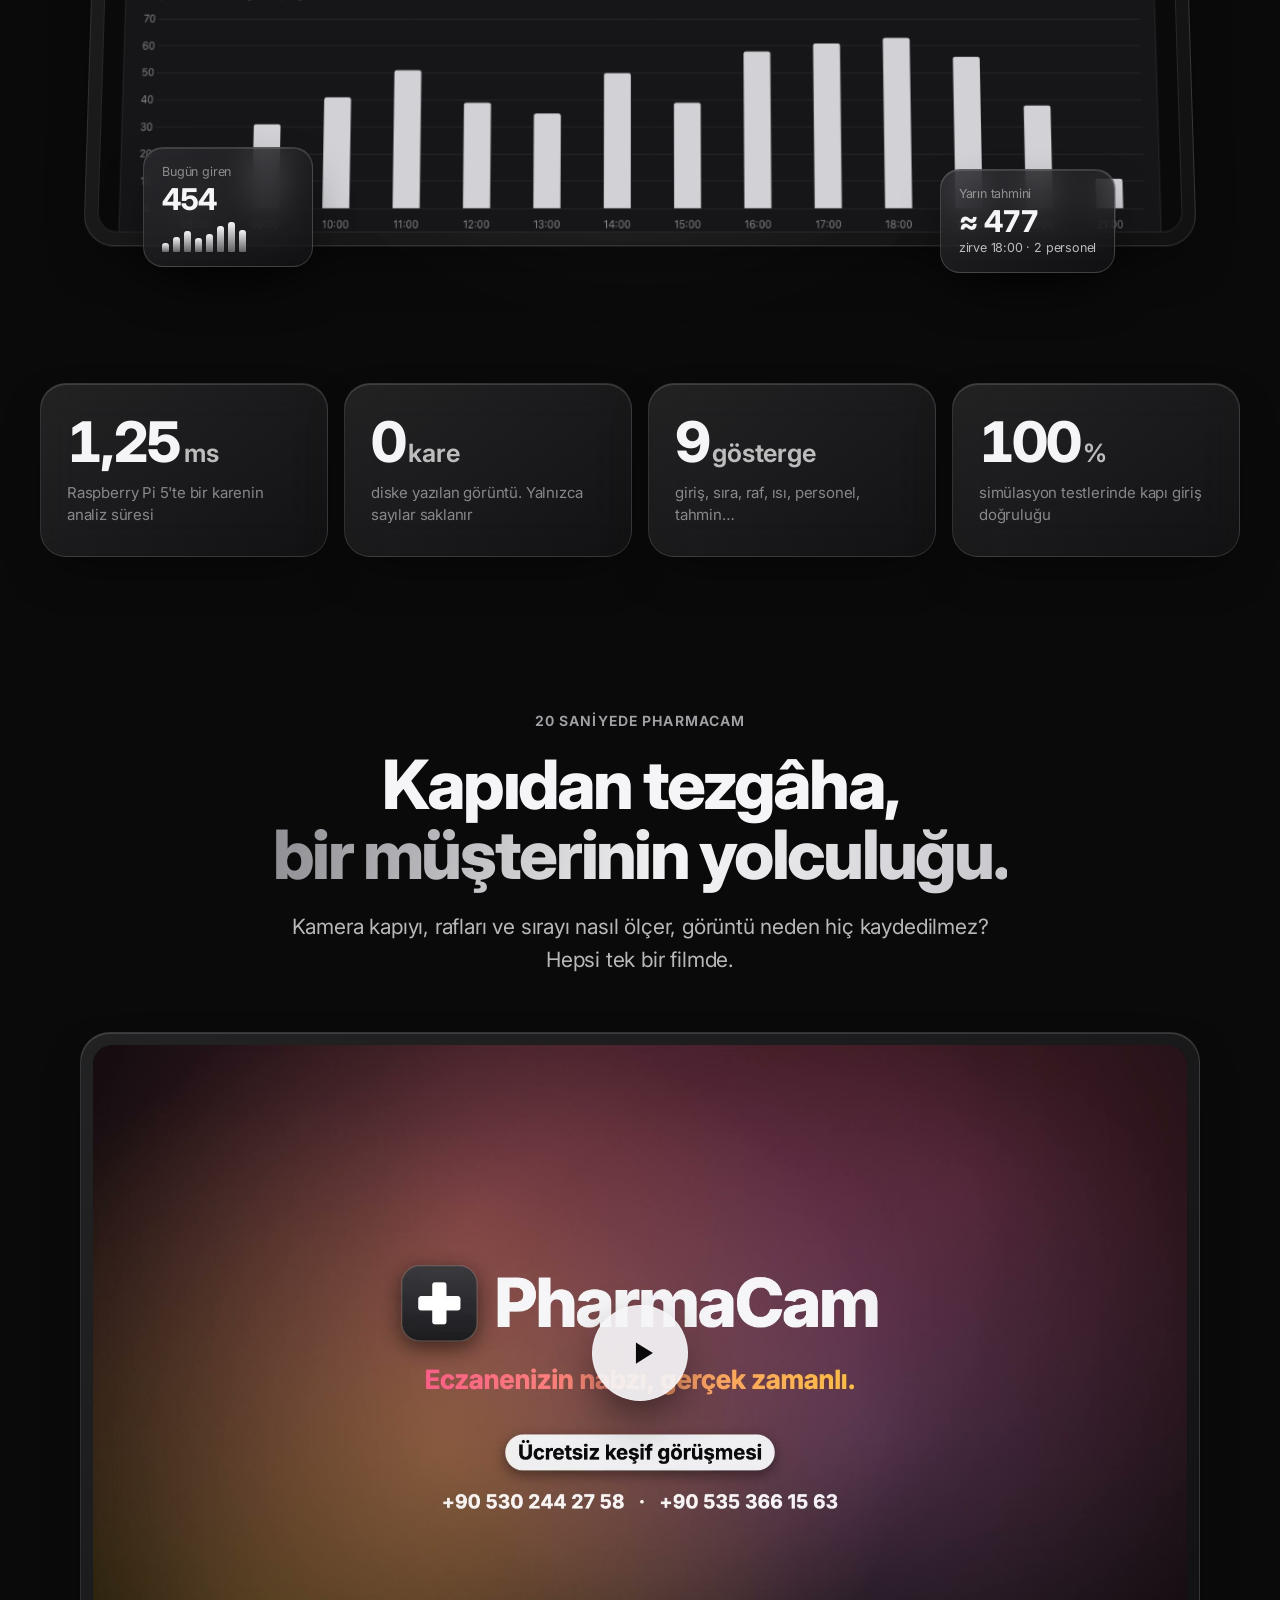
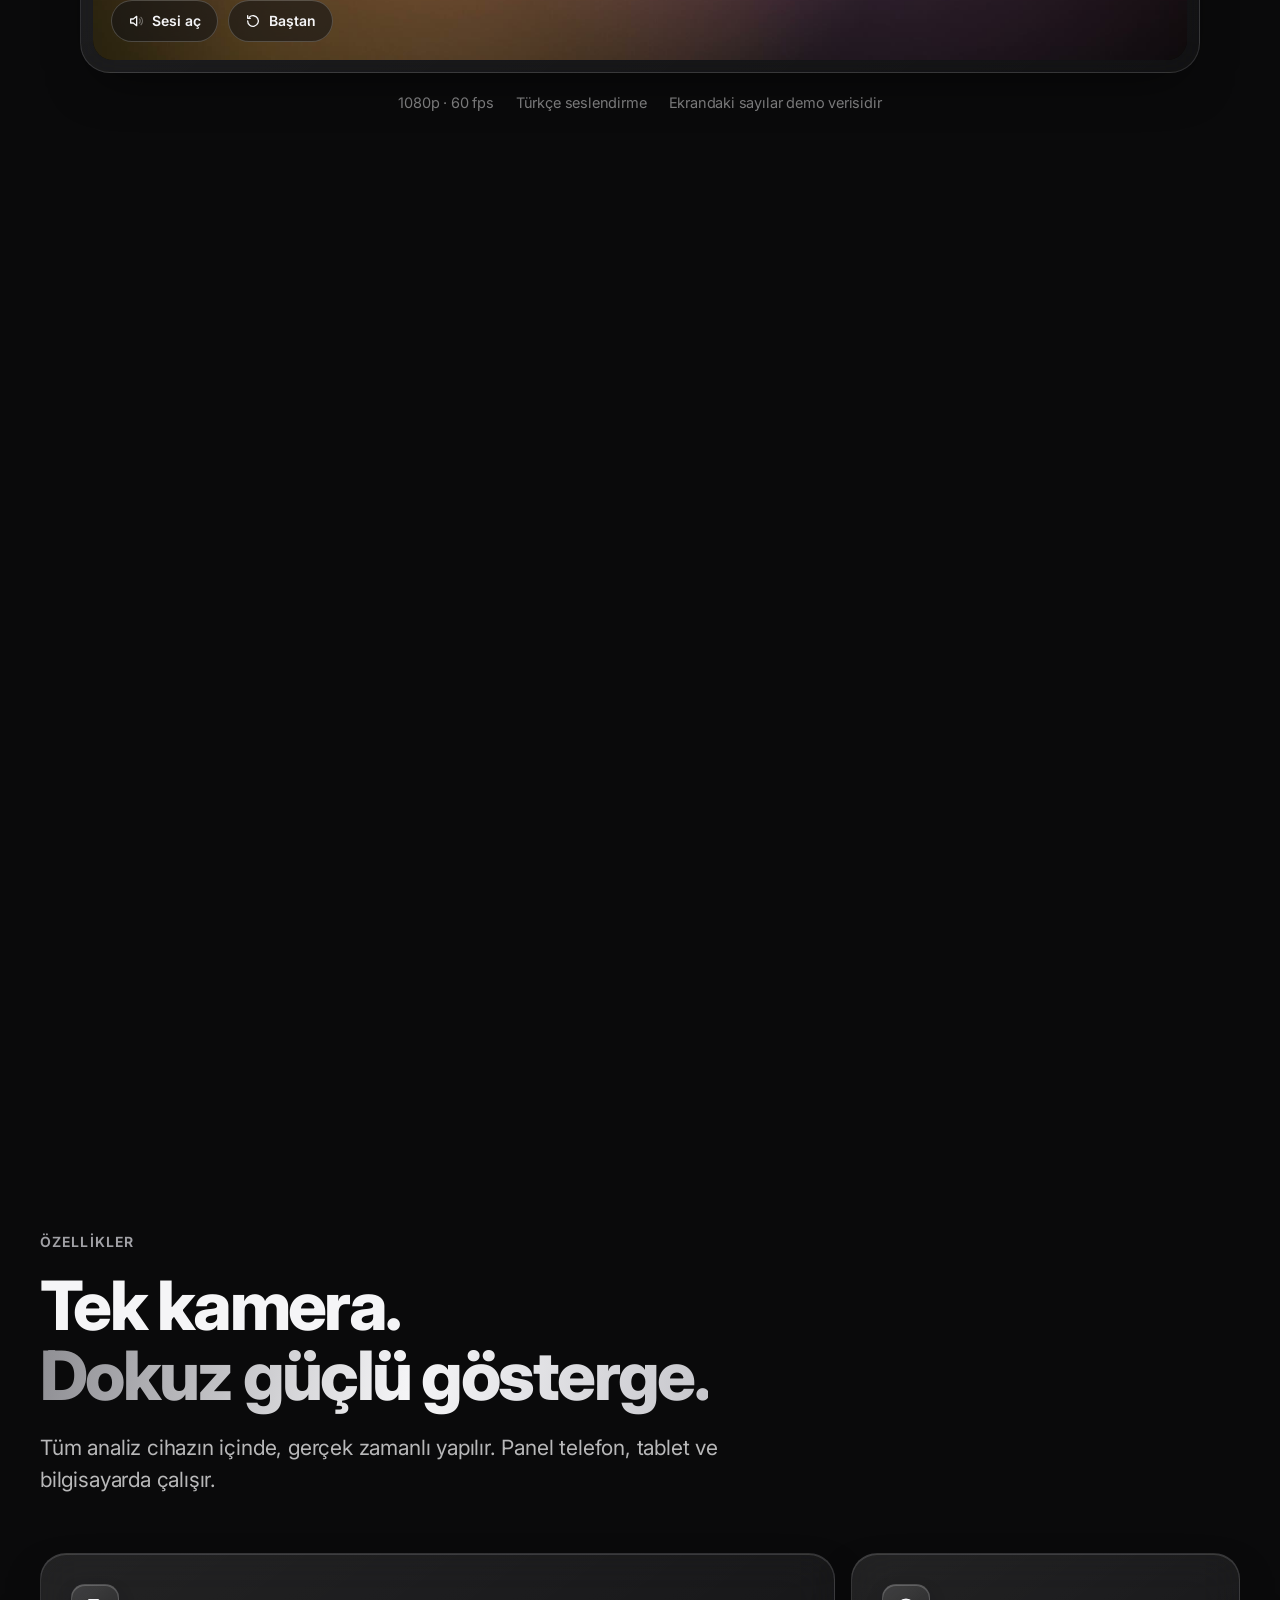
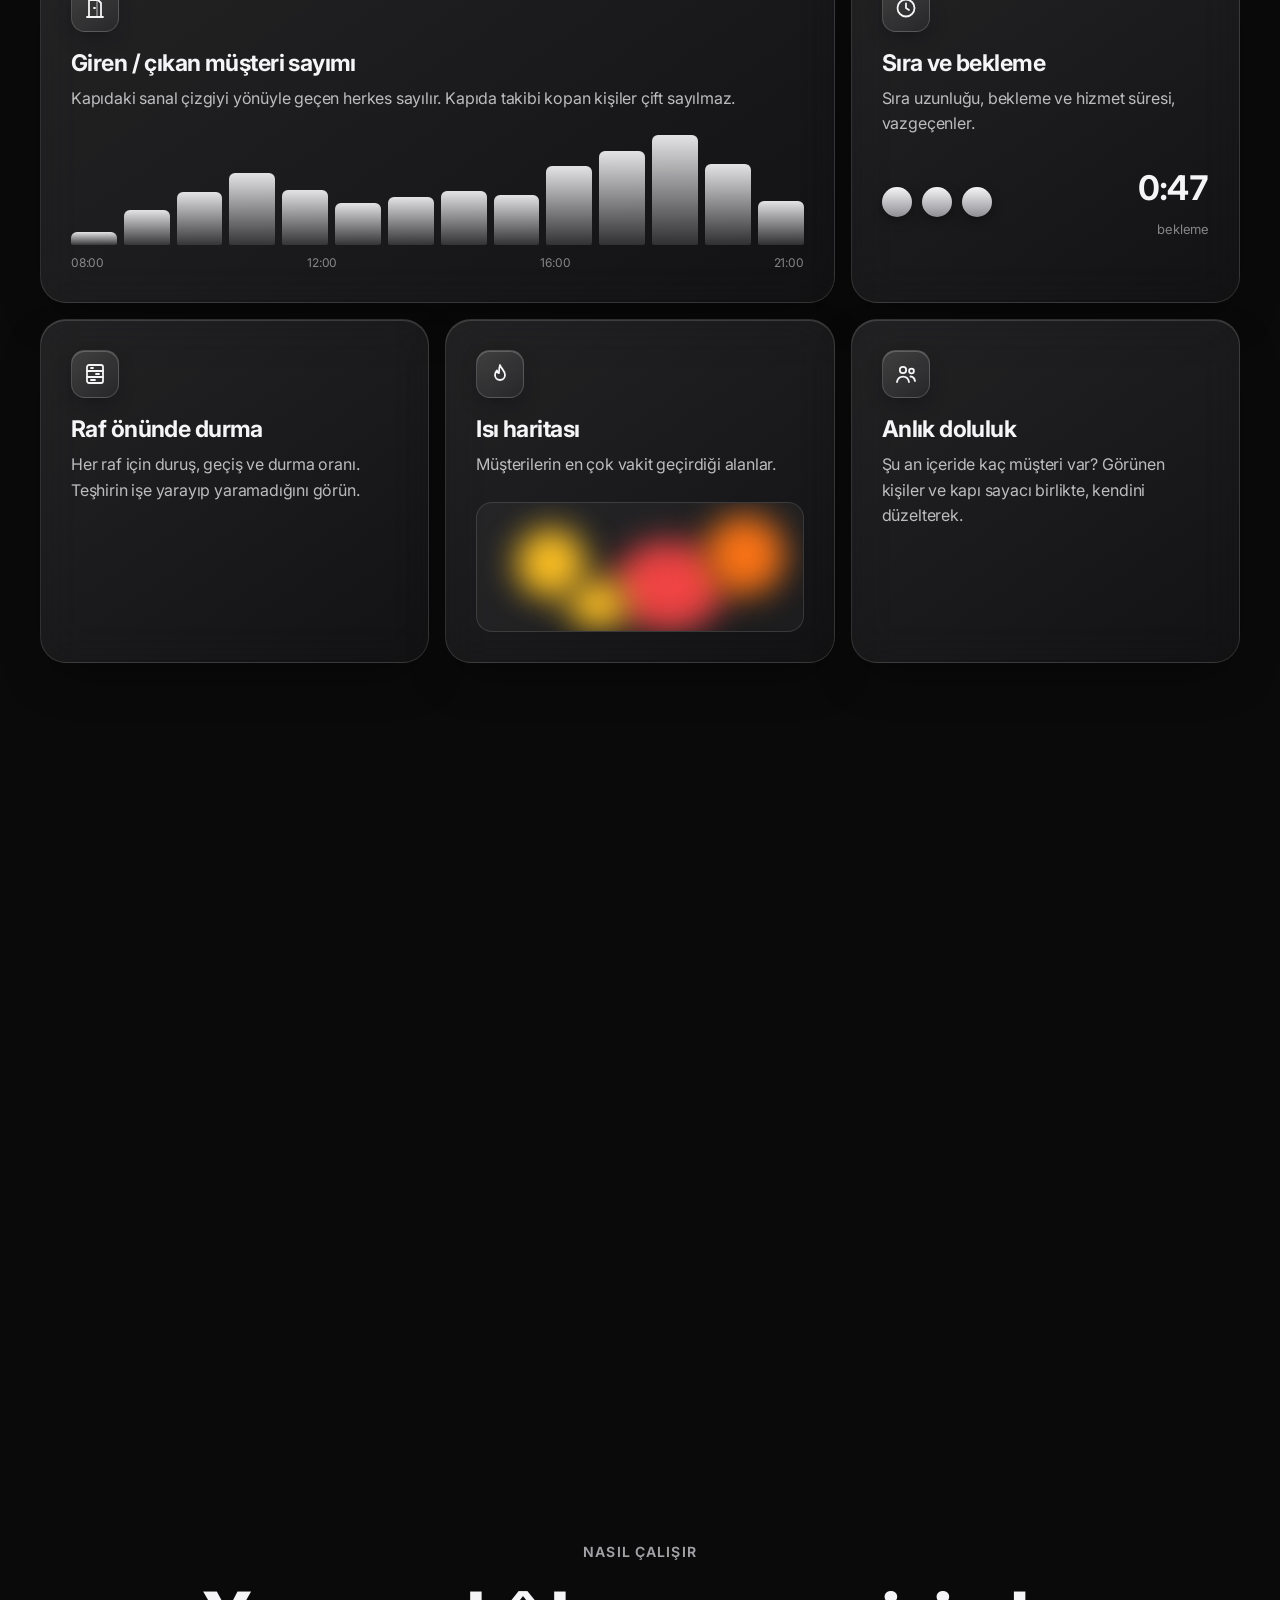
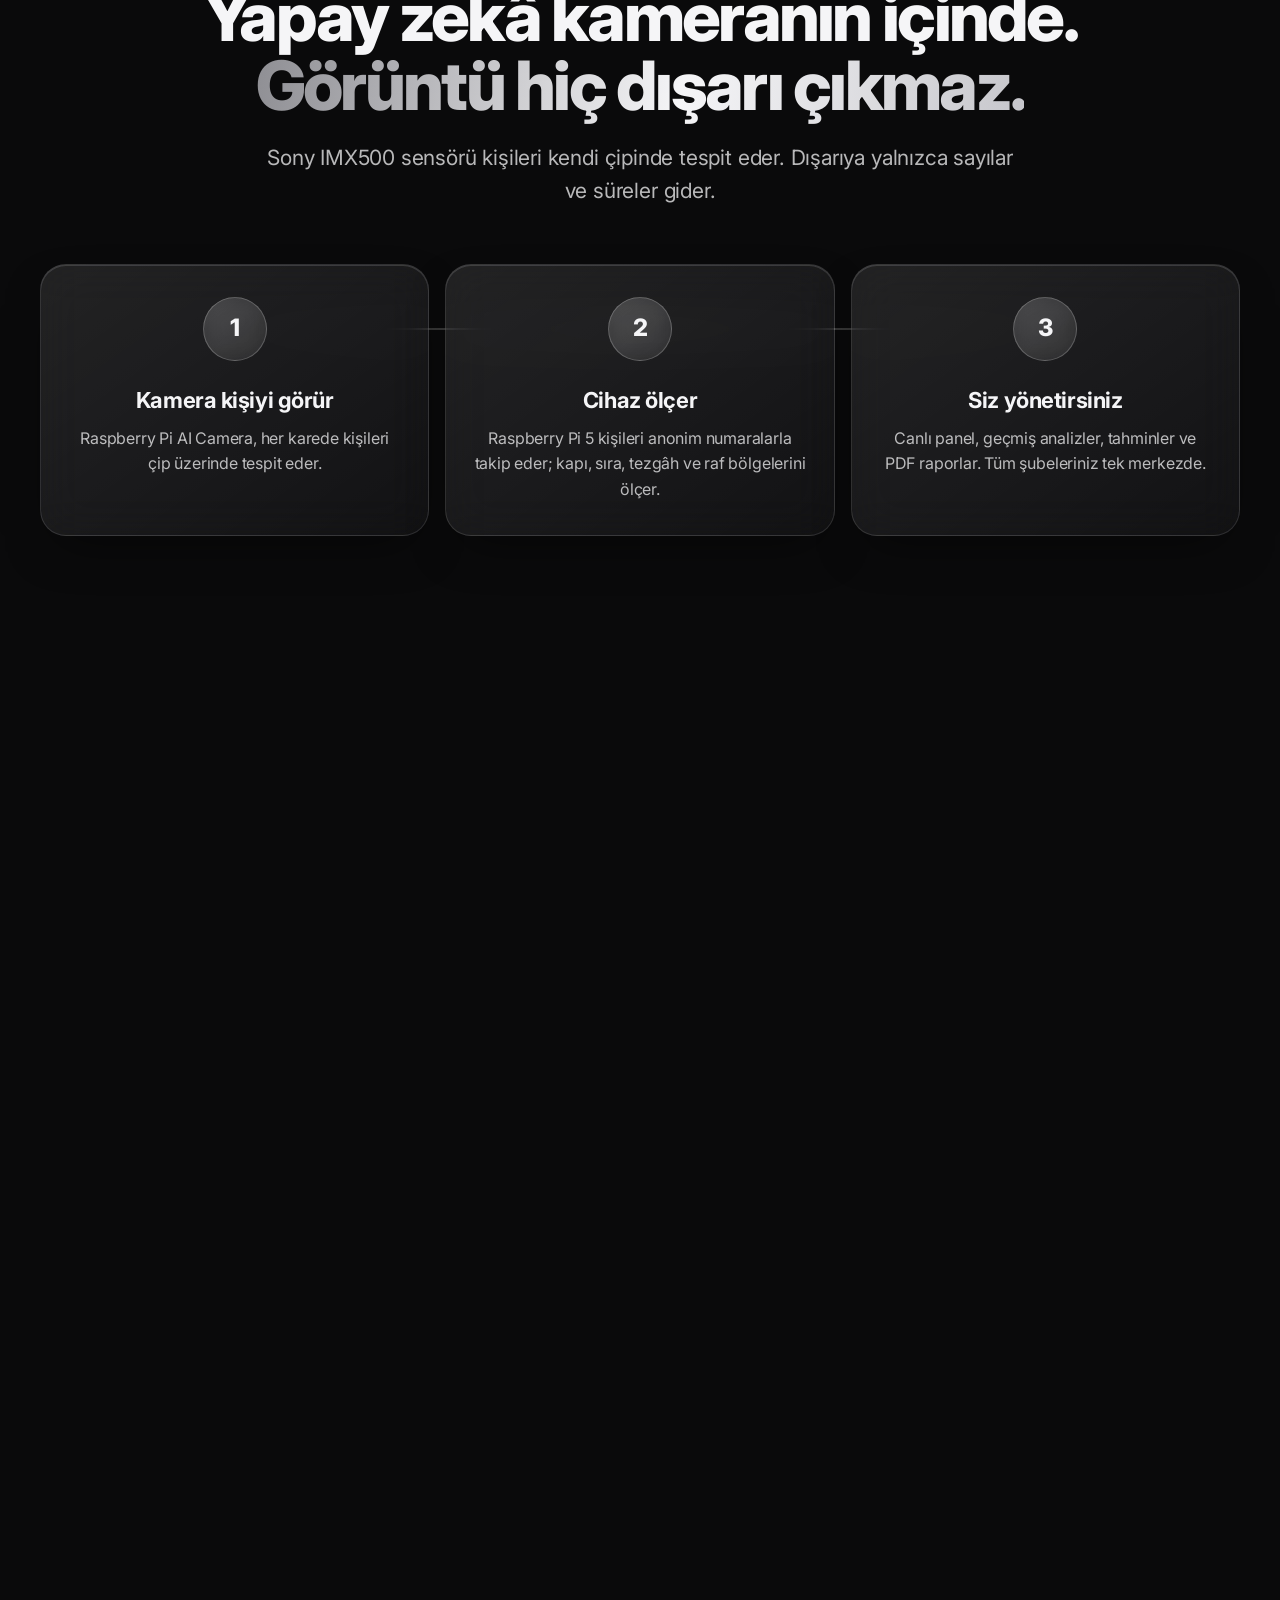
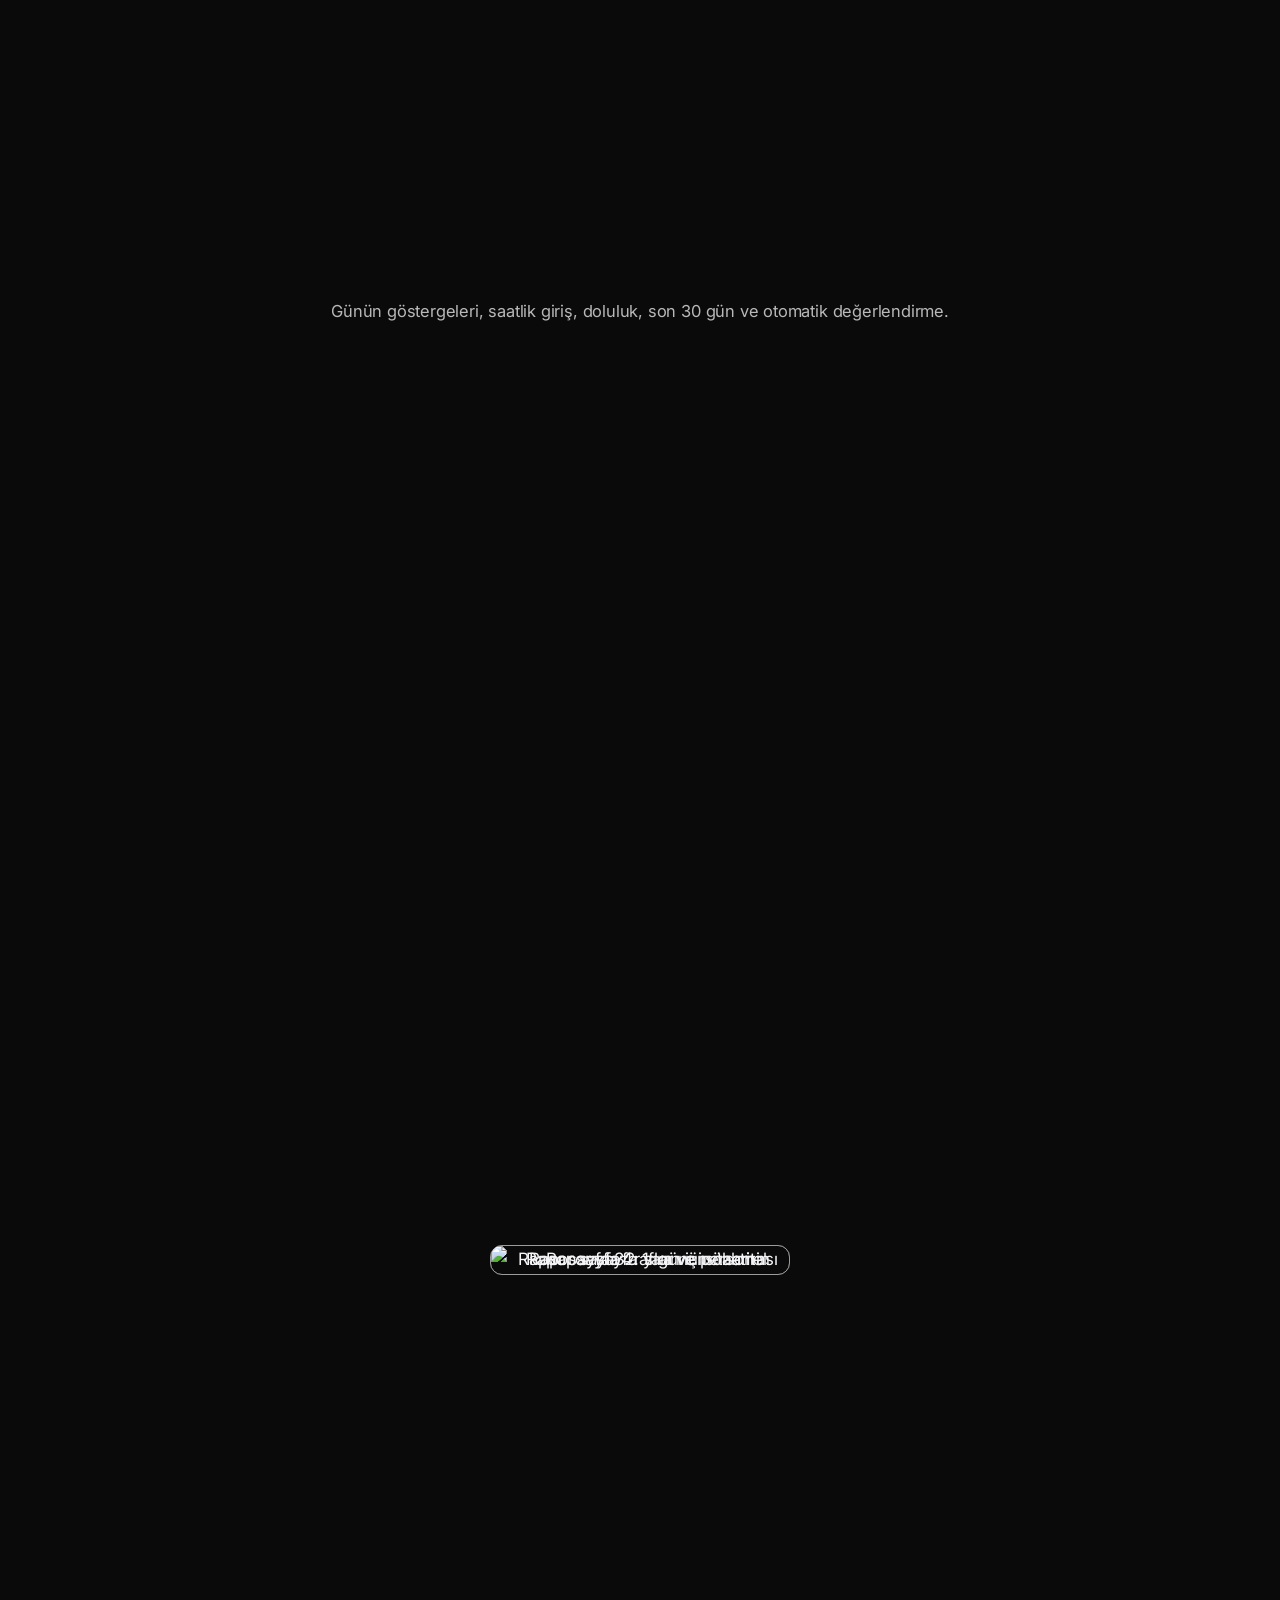
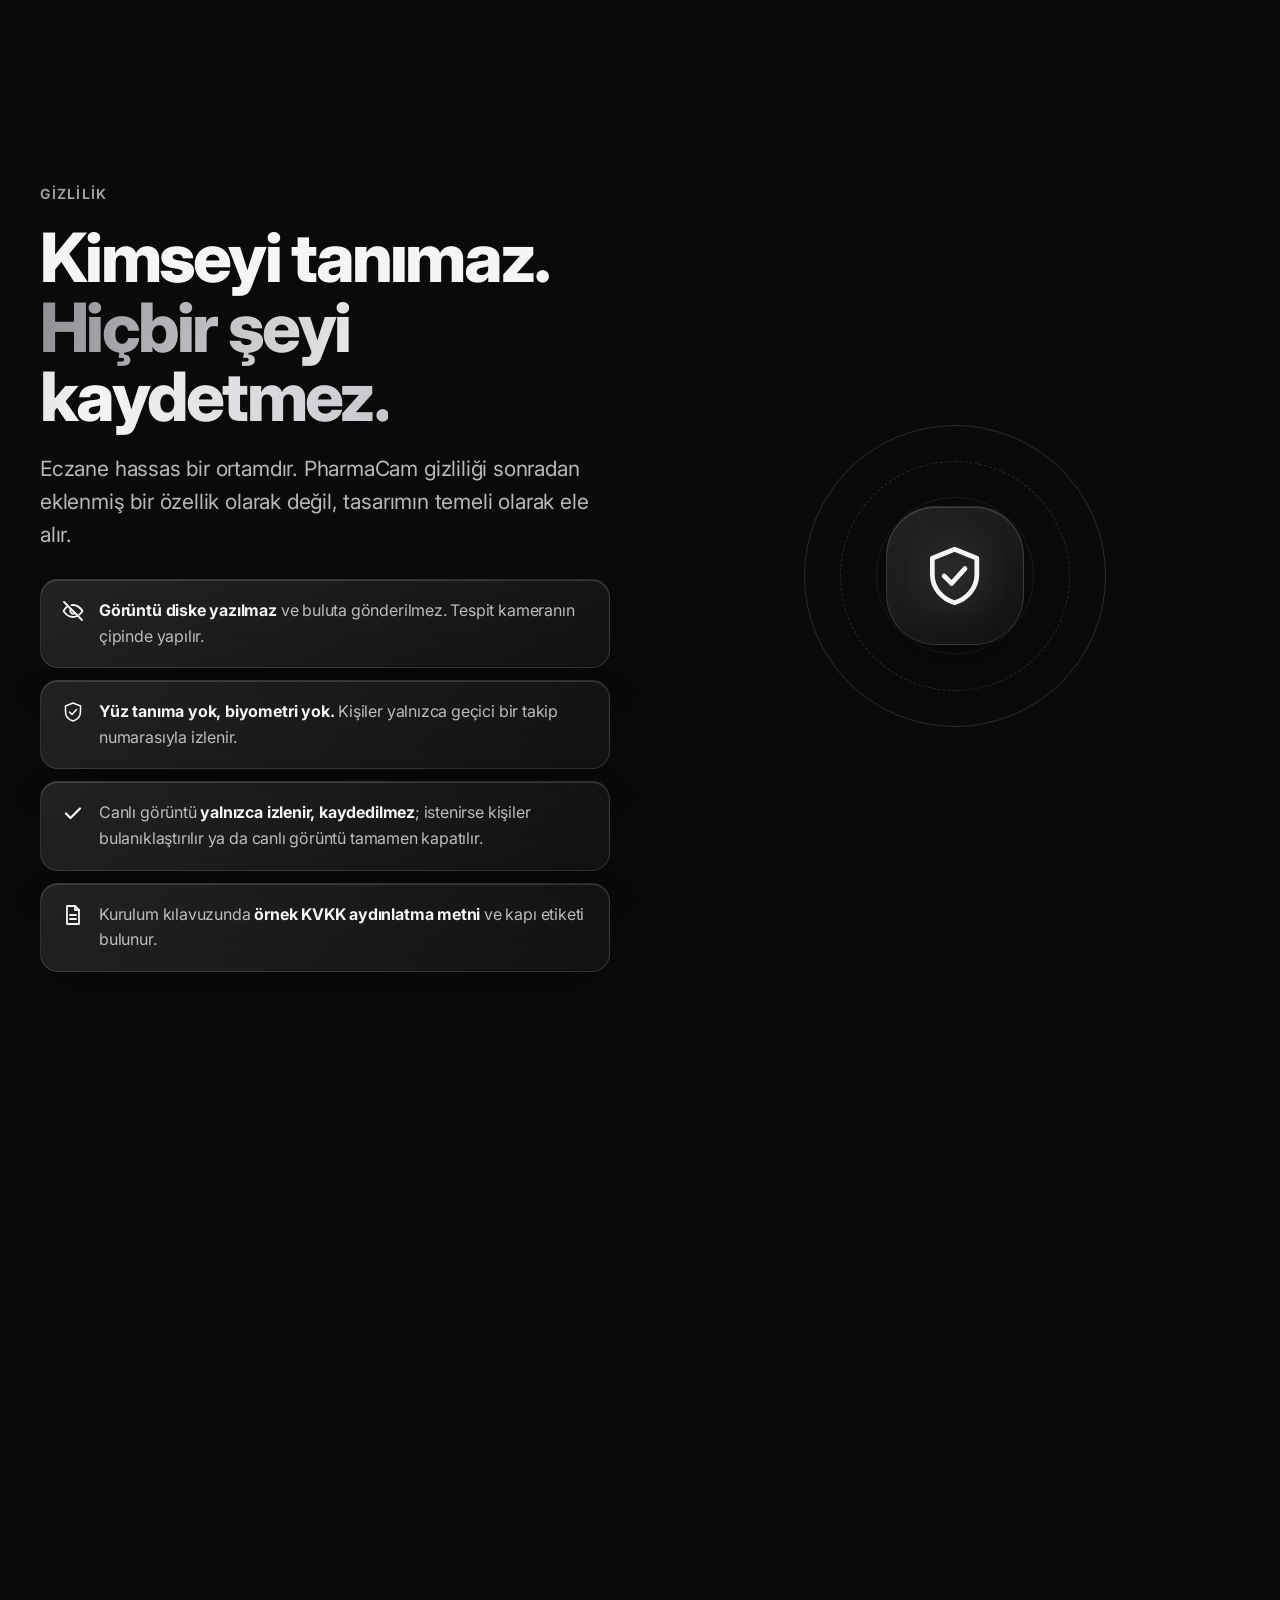
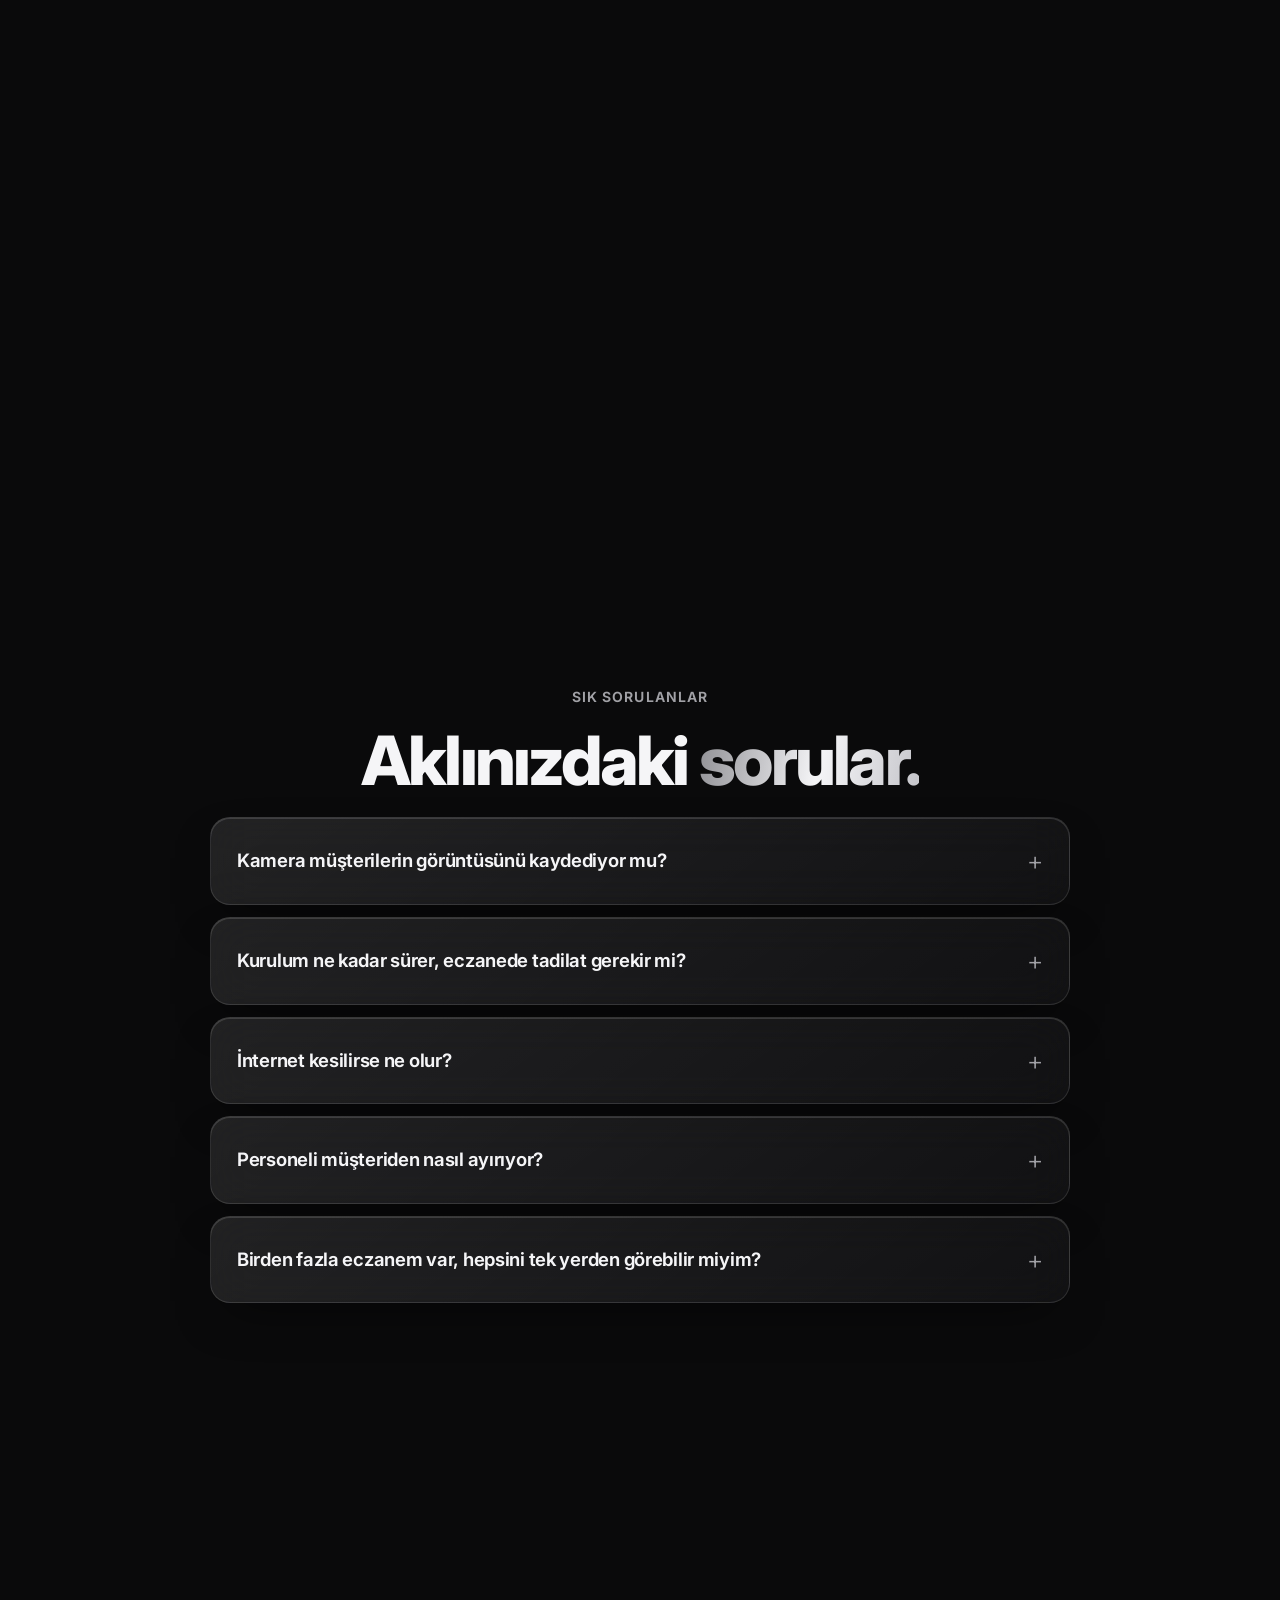
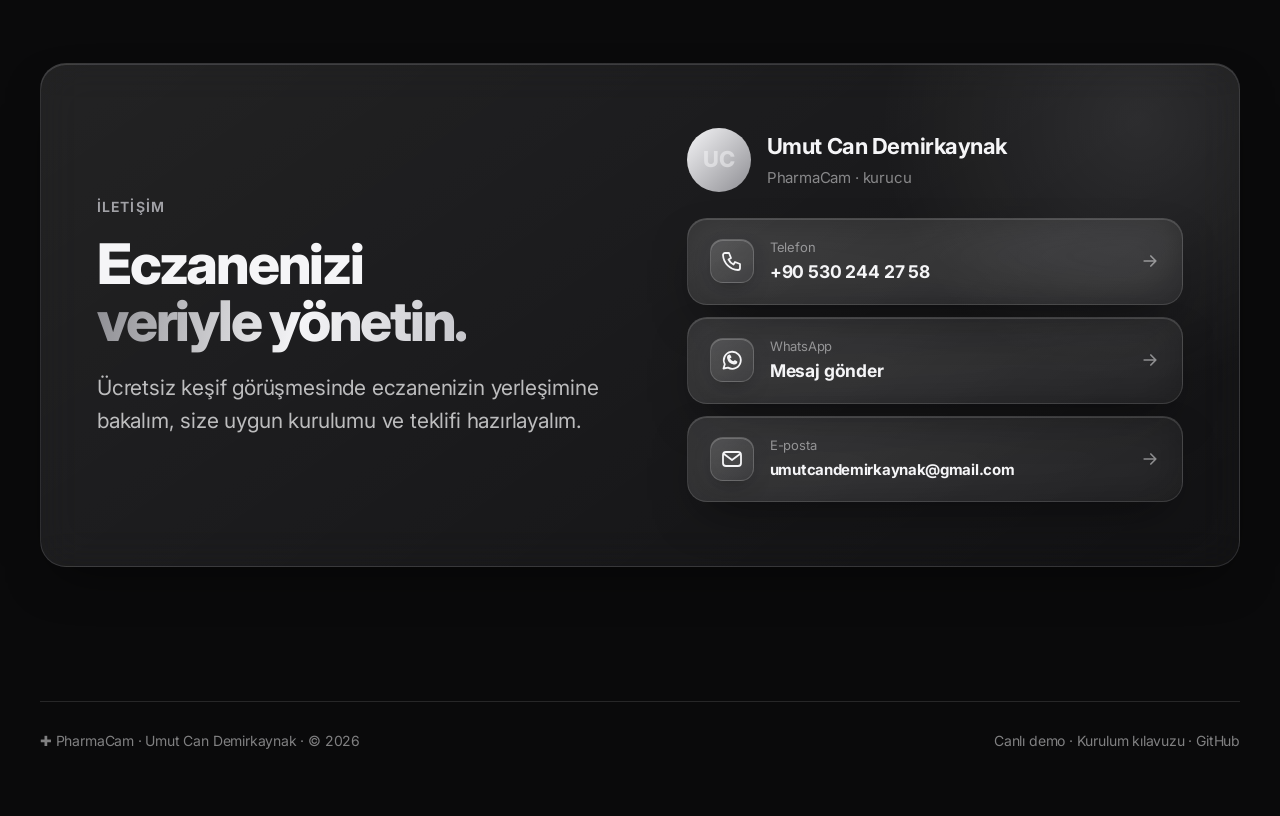
==== commit 305498ab: "Canlı görüntü: kamera net, bulanıklaştırma isteğe bağlı - server.blur_people varsayılanı false: pane" ====
--- a/scripts/site/index.html
+++ b/scripts/site/index.html
@@ -453,7 +453,7 @@
     <div class="device glass" id="device">
       <div class="screen">
         <div class="chrome"><span></span><span></span><span></span><em>pharmacam.local:8080</em></div>
-        <img src="assets/dark-canli.png" alt="PharmaCam canlı paneli: içerideki müşteri, sıra, personel ve bulanıklaştırılmış kamera görüntüsü" width="1280" height="1180">
+        <img src="assets/dark-canli.png" alt="PharmaCam canlı paneli: içerideki müşteri, sıra, personel ve kamera görüntüsü üzerinde canlı analiz" width="1280" height="1180">
       </div>
     </div>
     <div class="chip glass c1"><div class="k"><span class="dot"></span>Şu an içeride</div><div class="v" id="live-in">7</div><div class="s">müşteri</div></div>
@@ -631,7 +631,7 @@
     <ul class="checks">
       <li class="glass"><svg><use href="#i-eye-off"/></svg><span><b>Görüntü diske yazılmaz</b> ve buluta gönderilmez. Tespit kameranın çipinde yapılır.</span></li>
       <li class="glass"><svg><use href="#i-shield"/></svg><span><b>Yüz tanıma yok, biyometri yok.</b> Kişiler yalnızca geçici bir takip numarasıyla izlenir.</span></li>
-      <li class="glass"><svg><use href="#i-check"/></svg><span>Canlı görüntüde <b>kişiler bulanıklaştırılır</b>; istenirse canlı görüntü tamamen kapatılır.</span></li>
+      <li class="glass"><svg><use href="#i-check"/></svg><span>Canlı görüntü <b>yalnızca izlenir, kaydedilmez</b>; istenirse kişiler bulanıklaştırılır ya da canlı görüntü tamamen kapatılır.</span></li>
       <li class="glass"><svg><use href="#i-doc"/></svg><span>Kurulum kılavuzunda <b>örnek KVKK aydınlatma metni</b> ve kapı etiketi bulunur.</span></li>
     </ul>
   </div>
@@ -693,7 +693,7 @@
     <h2>Aklınızdaki <span class="grad">sorular.</span></h2>
   </div>
   <div class="faq">
-    <details class="glass reveal"><summary>Kamera müşterilerin görüntüsünü kaydediyor mu?</summary><p>Hayır. Kişi tespiti kameranın kendi çipinde yapılır ve görüntü diske yazılmaz. Saklanan veriler yalnızca sayılar ve sürelerdir. Panelde canlı görüntü isteğe bağlıdır ve açıkken kişiler bulanıklaştırılır.</p></details>
+    <details class="glass reveal"><summary>Kamera müşterilerin görüntüsünü kaydediyor mu?</summary><p>Hayır. Kişi tespiti kameranın kendi çipinde yapılır ve görüntü diske yazılmaz. Saklanan veriler yalnızca sayılar ve sürelerdir. Panelde canlı görüntü yalnızca anlık izlenir, hiçbir kare saklanmaz. İsterseniz kişiler bulanıklaştırılır ya da canlı görüntü tamamen kapatılır.</p></details>
     <details class="glass reveal"><summary>Kurulum ne kadar sürer, eczanede tadilat gerekir mi?</summary><p>Tadilat gerekmez. Cihaz tavana veya duvarın üst köşesine monte edilir, bir prize ve internete bağlanır. Yazılım kurulumu tek komutla yaklaşık 15 dakika sürer. Bölgeleri birlikte panelde çizeriz.</p></details>
     <details class="glass reveal"><summary>İnternet kesilirse ne olur?</summary><p>Cihaz internetsiz de tam çalışır, tüm veriyi kendi içinde saklar. Merkez panele gönderilecek veriler kuyrukta bekler ve bağlantı gelince eksiksiz aktarılır.</p></details>
     <details class="glass reveal"><summary>Personeli müşteriden nasıl ayırıyor?</summary><p>Beyaz önlük oranı ve tezgâh arkasında geçen süre birlikte değerlendirilir. Personel, müşteri istatistiklerine katılmaz; görevdeki personel sayısı ayrıca gösterilir.</p></details>
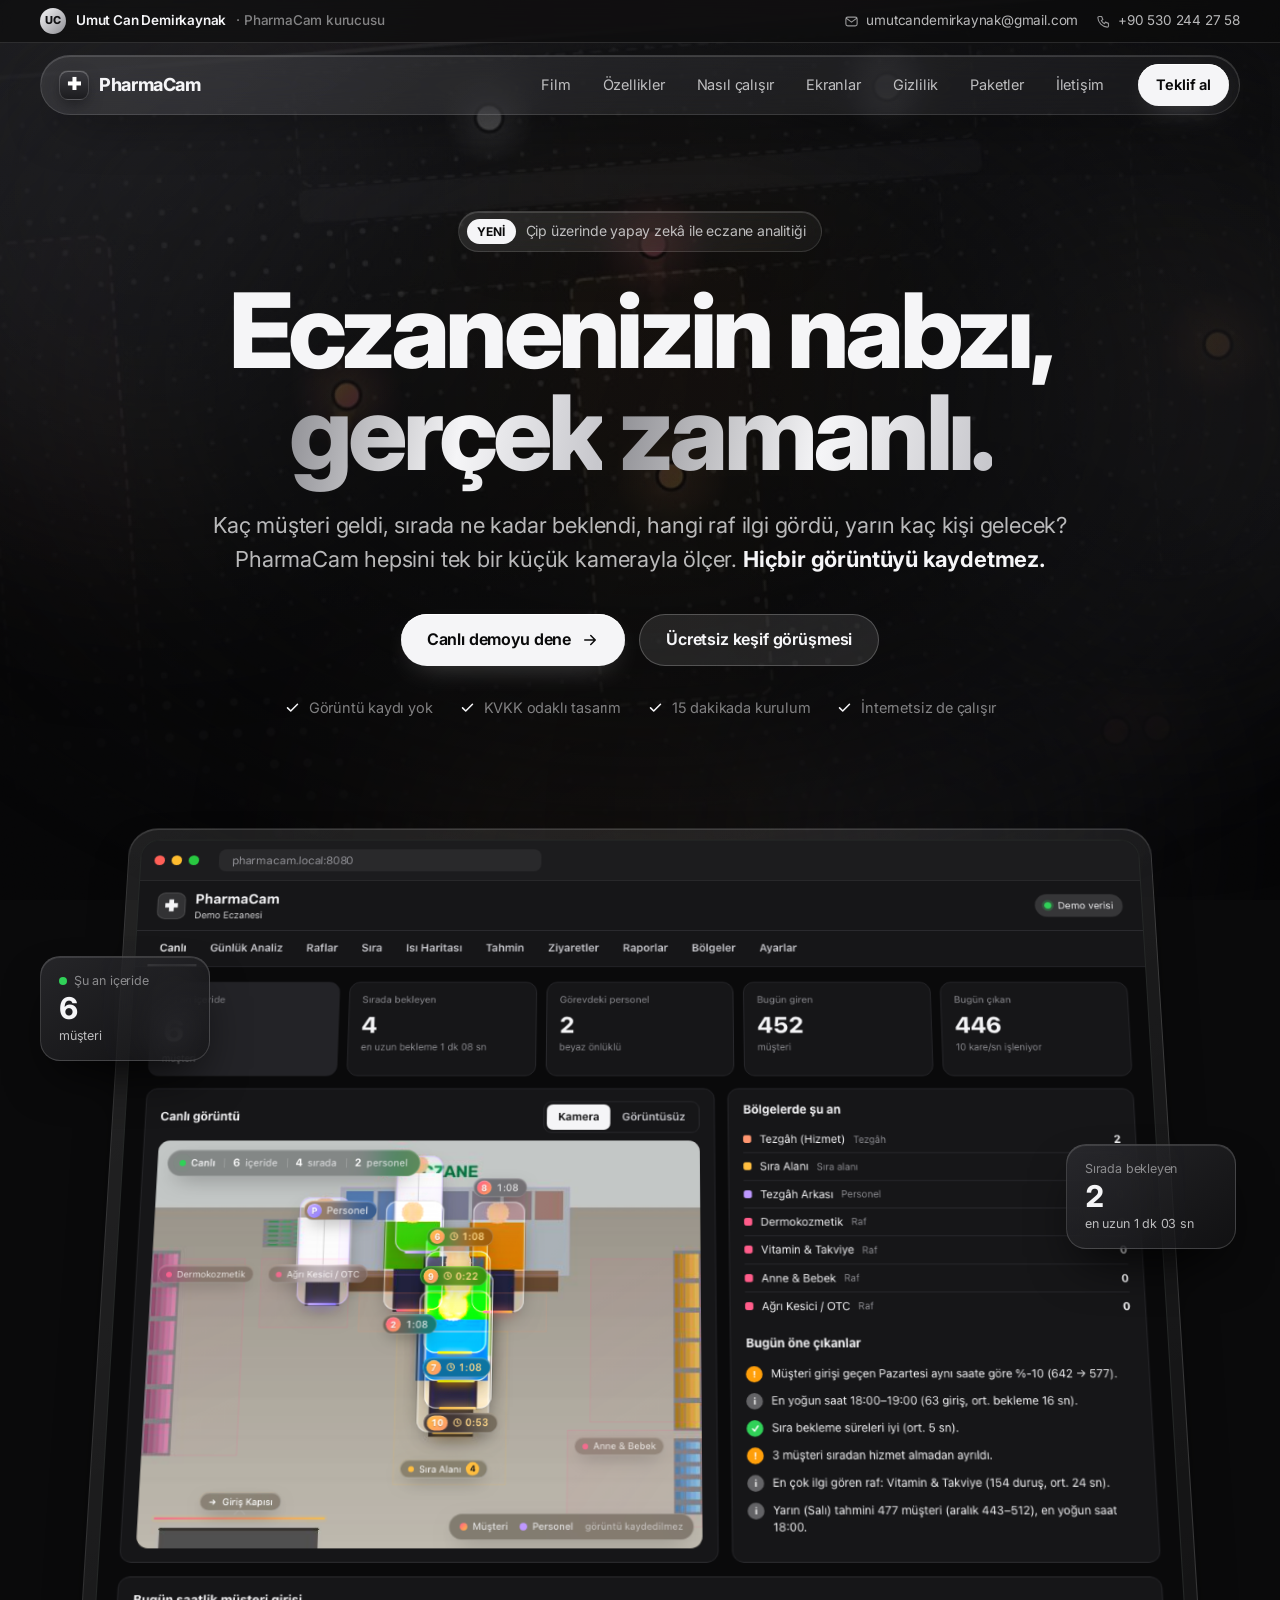
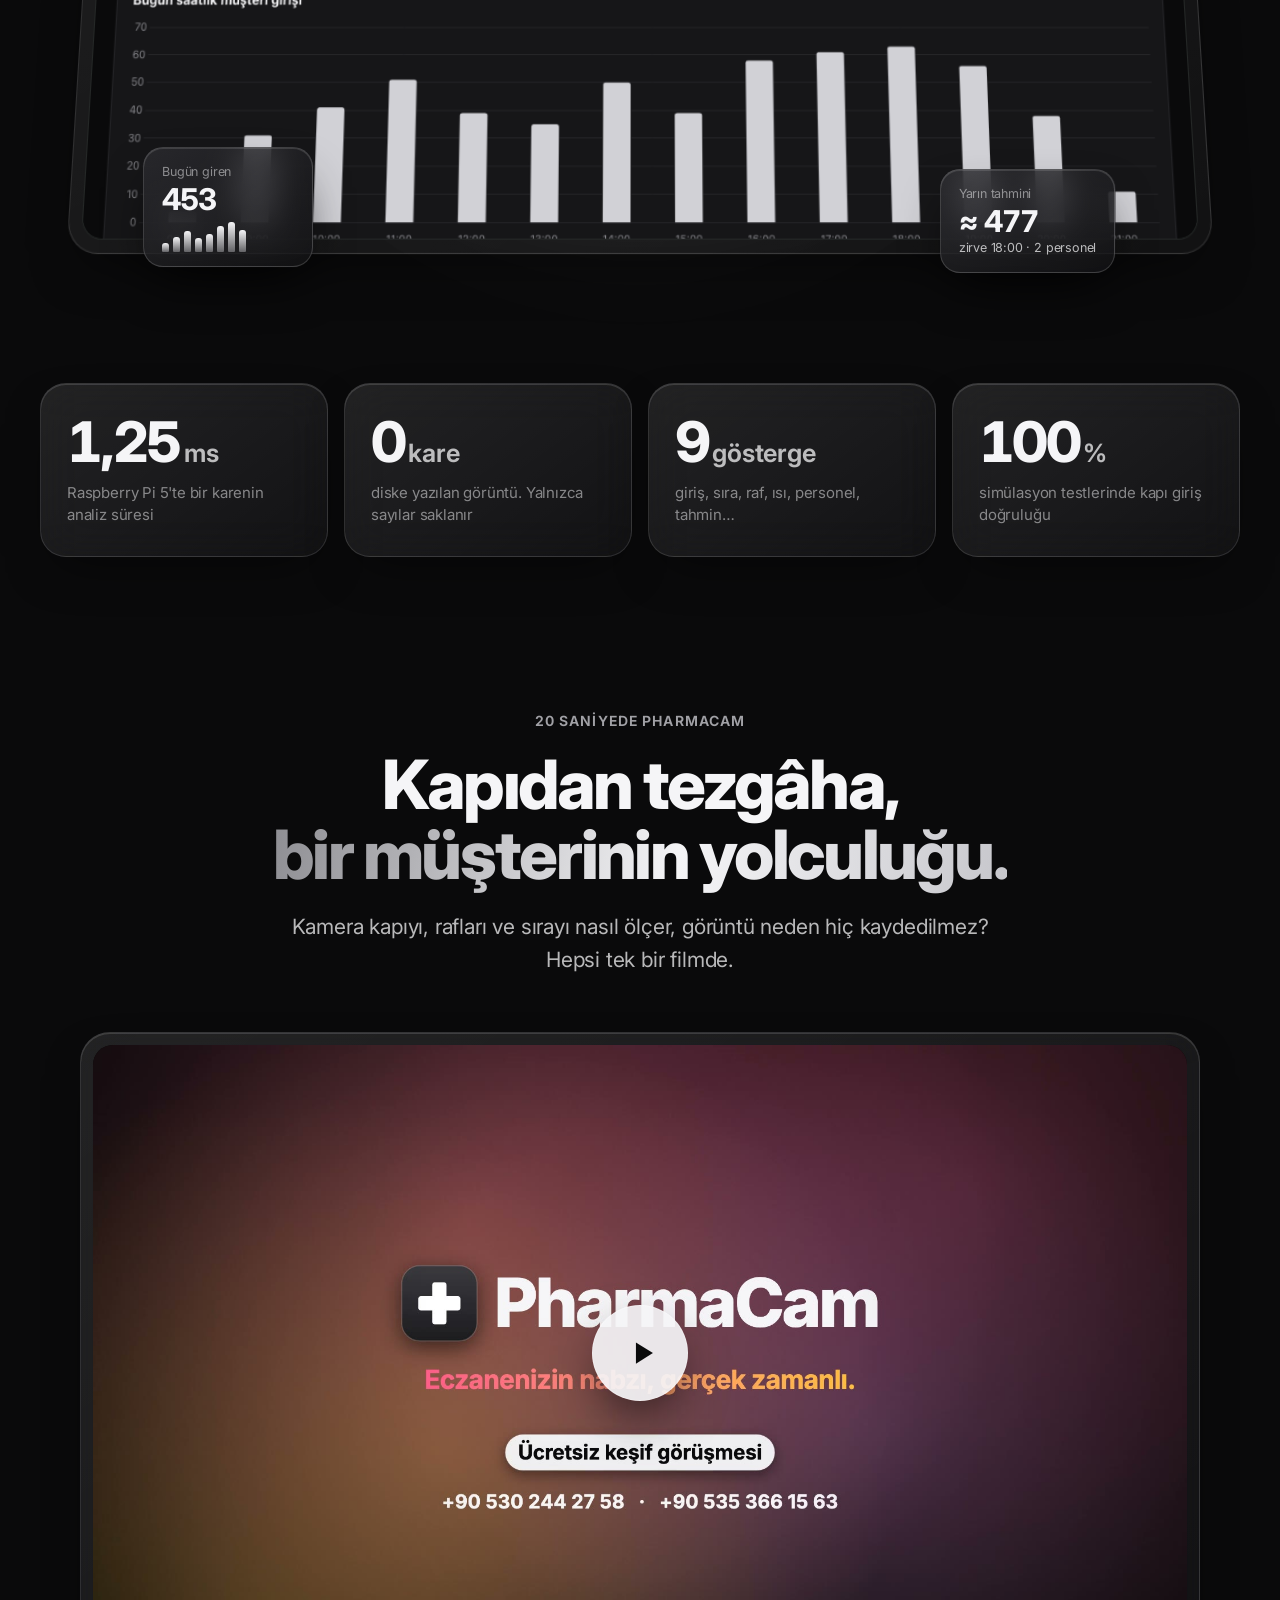
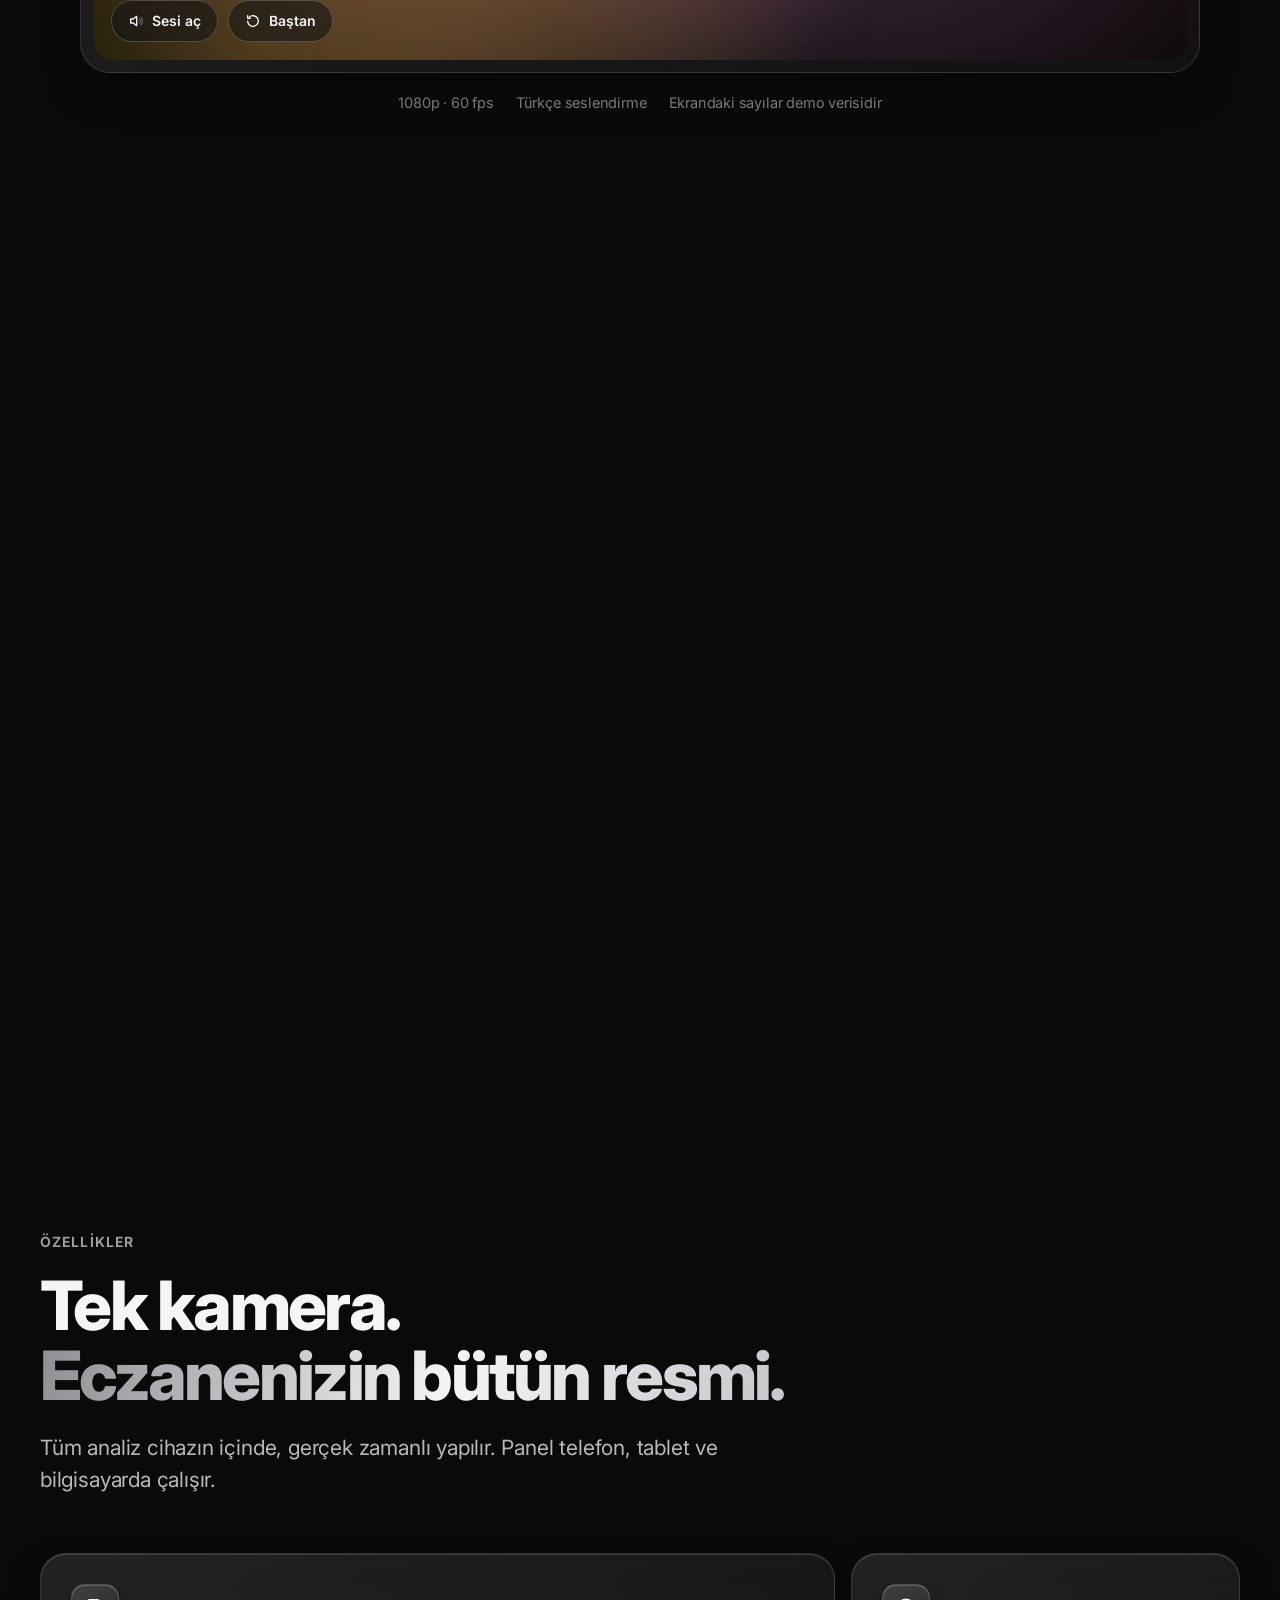
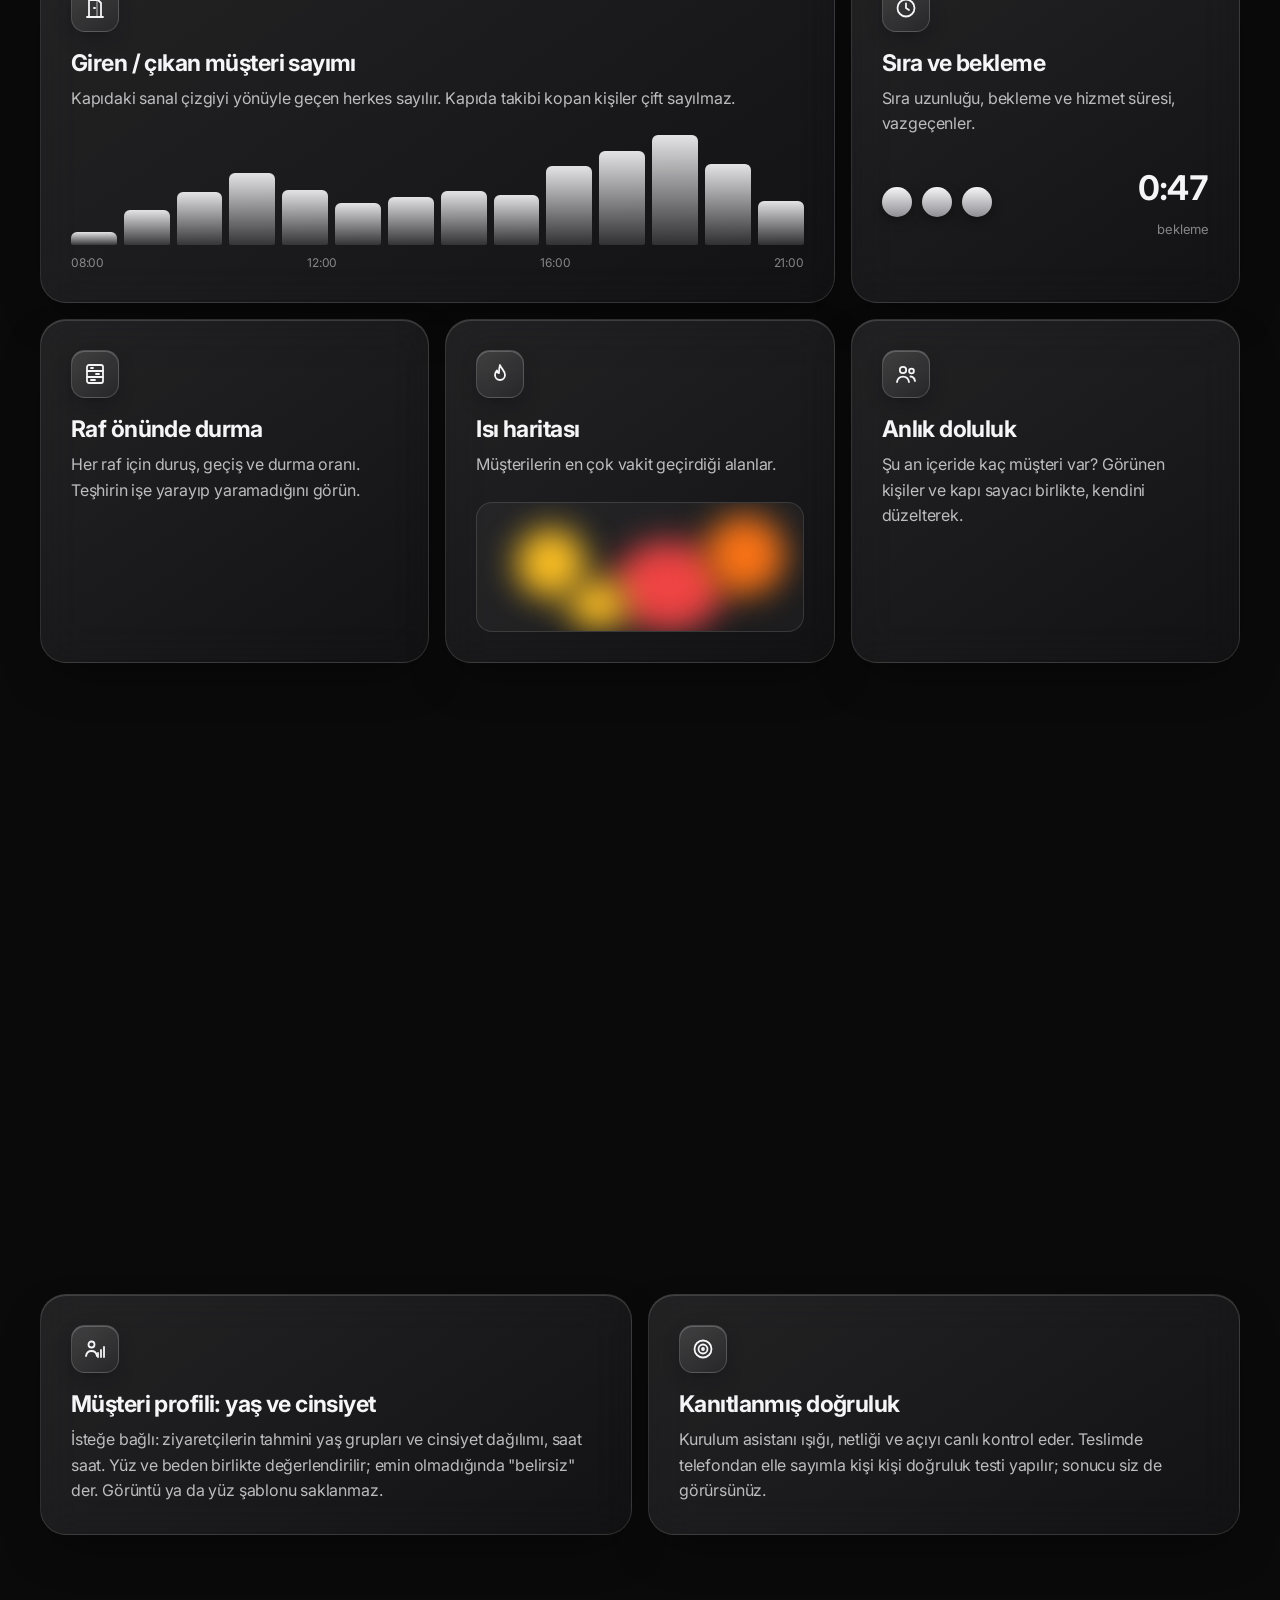
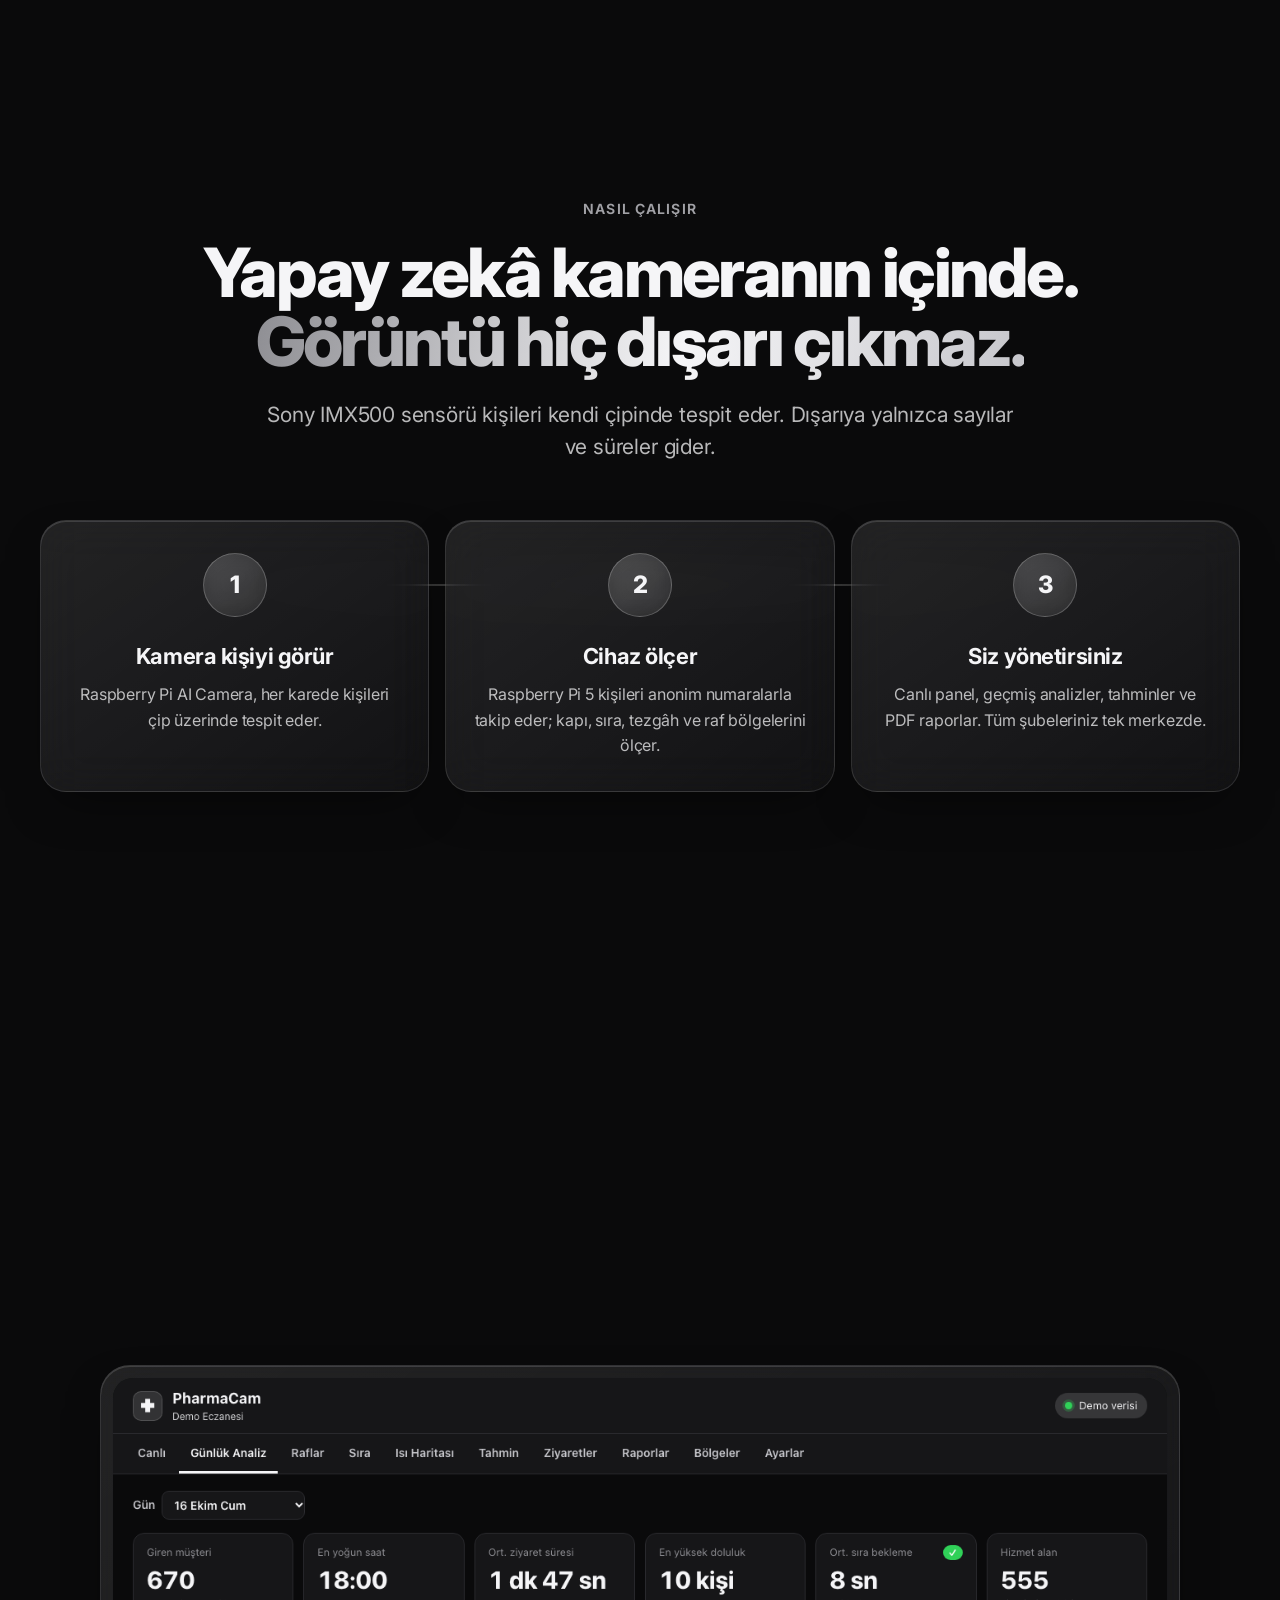
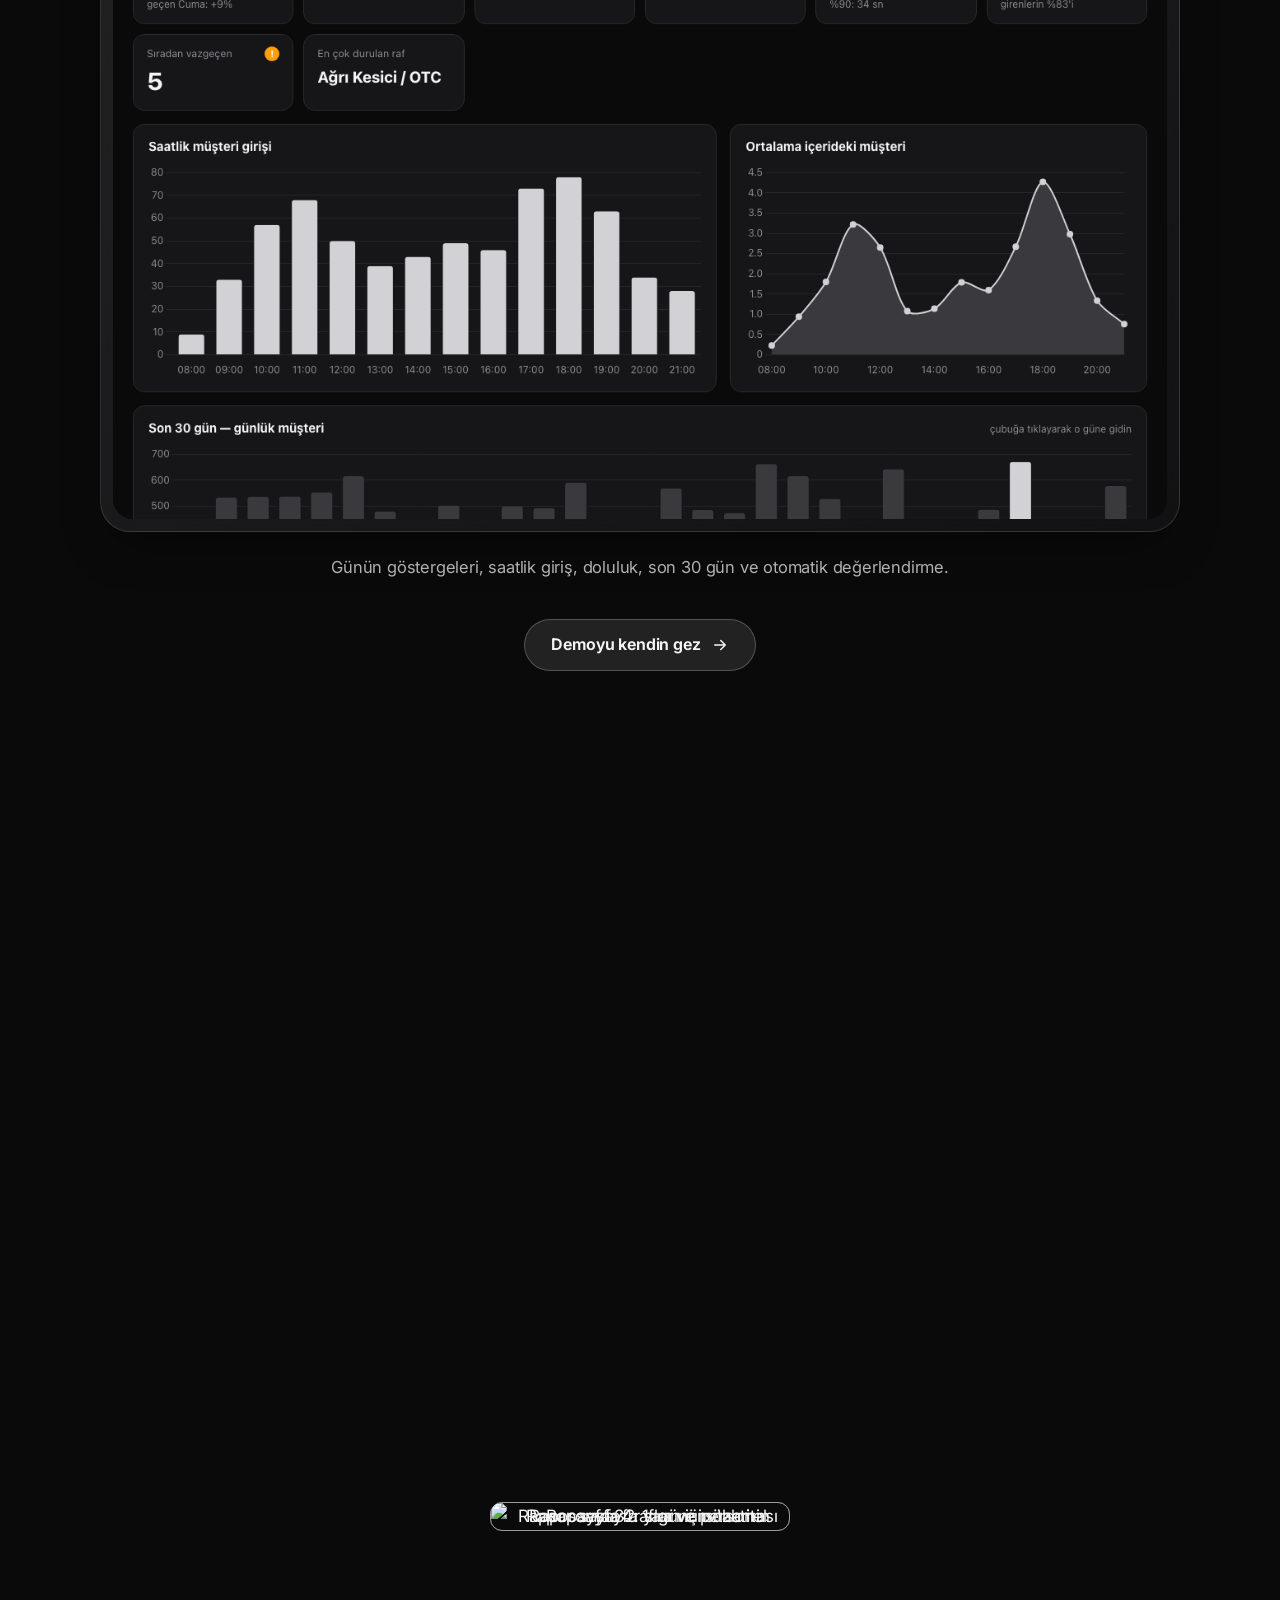
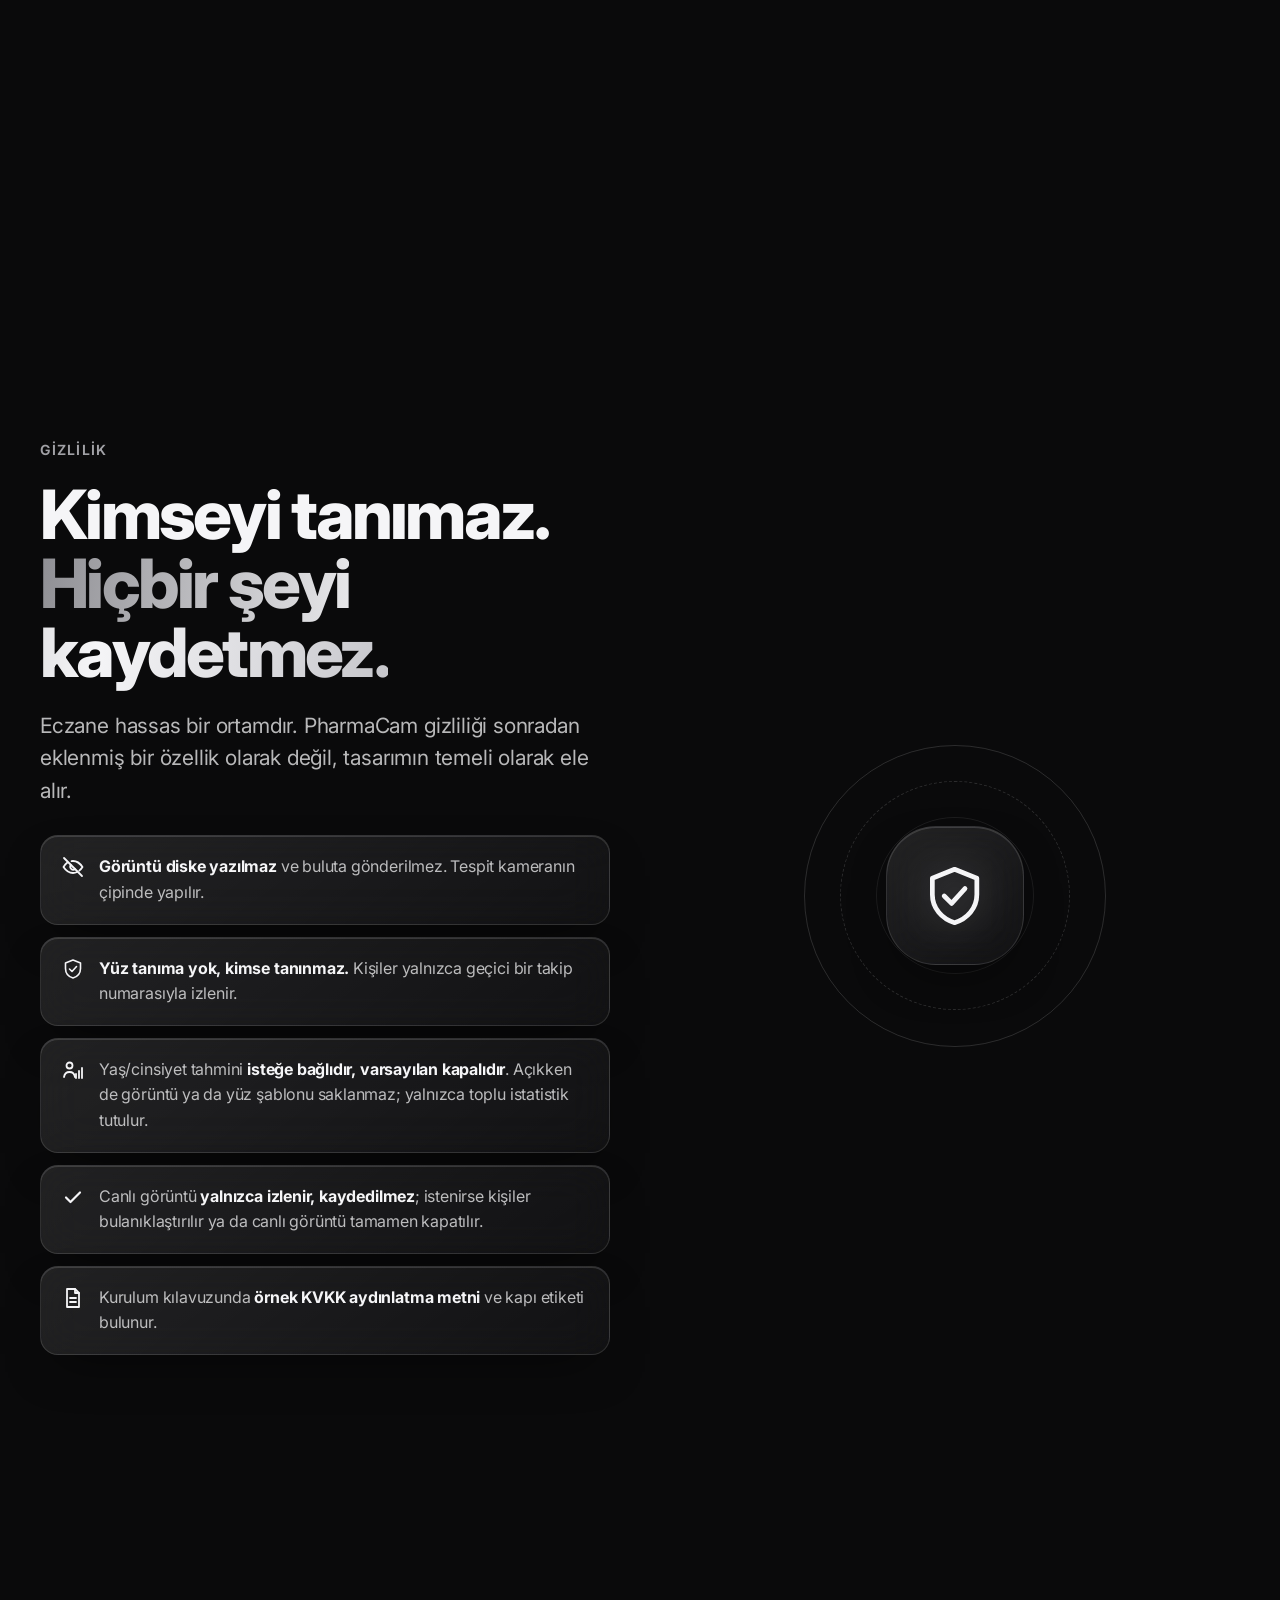
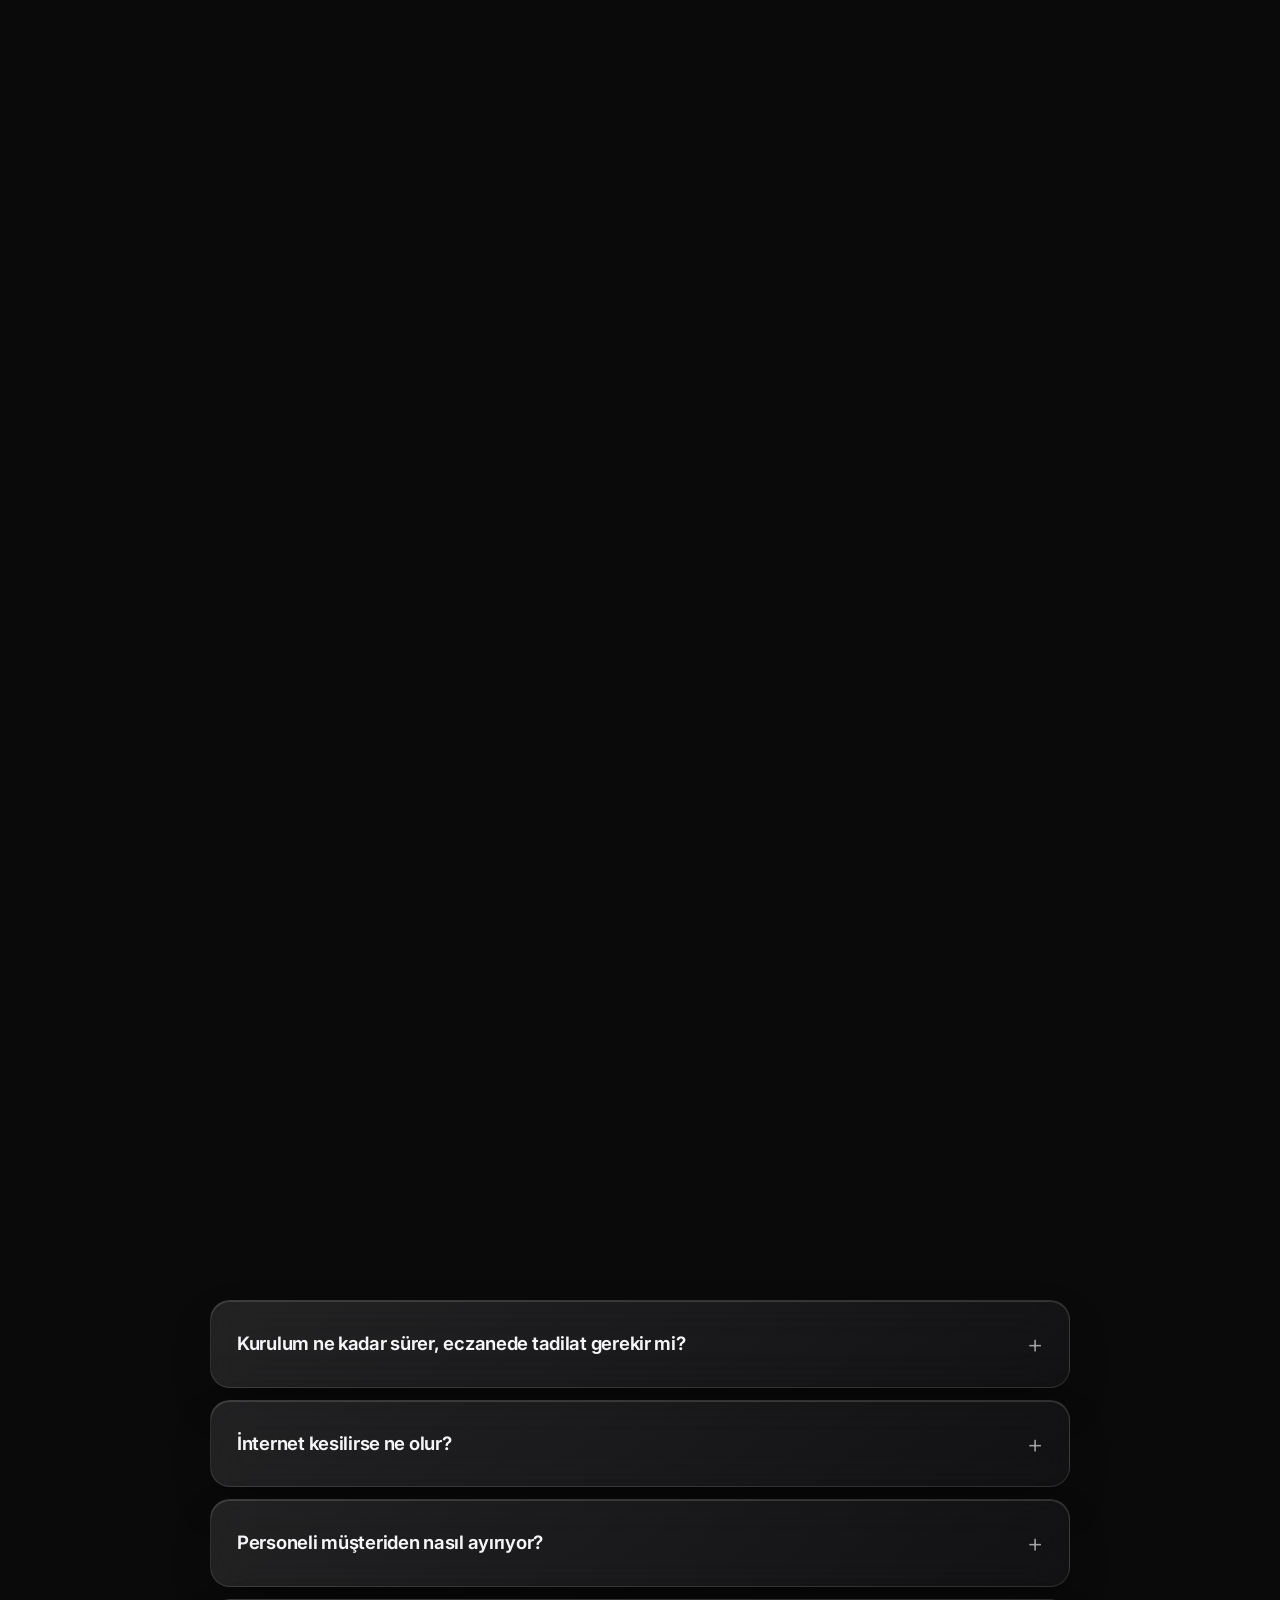
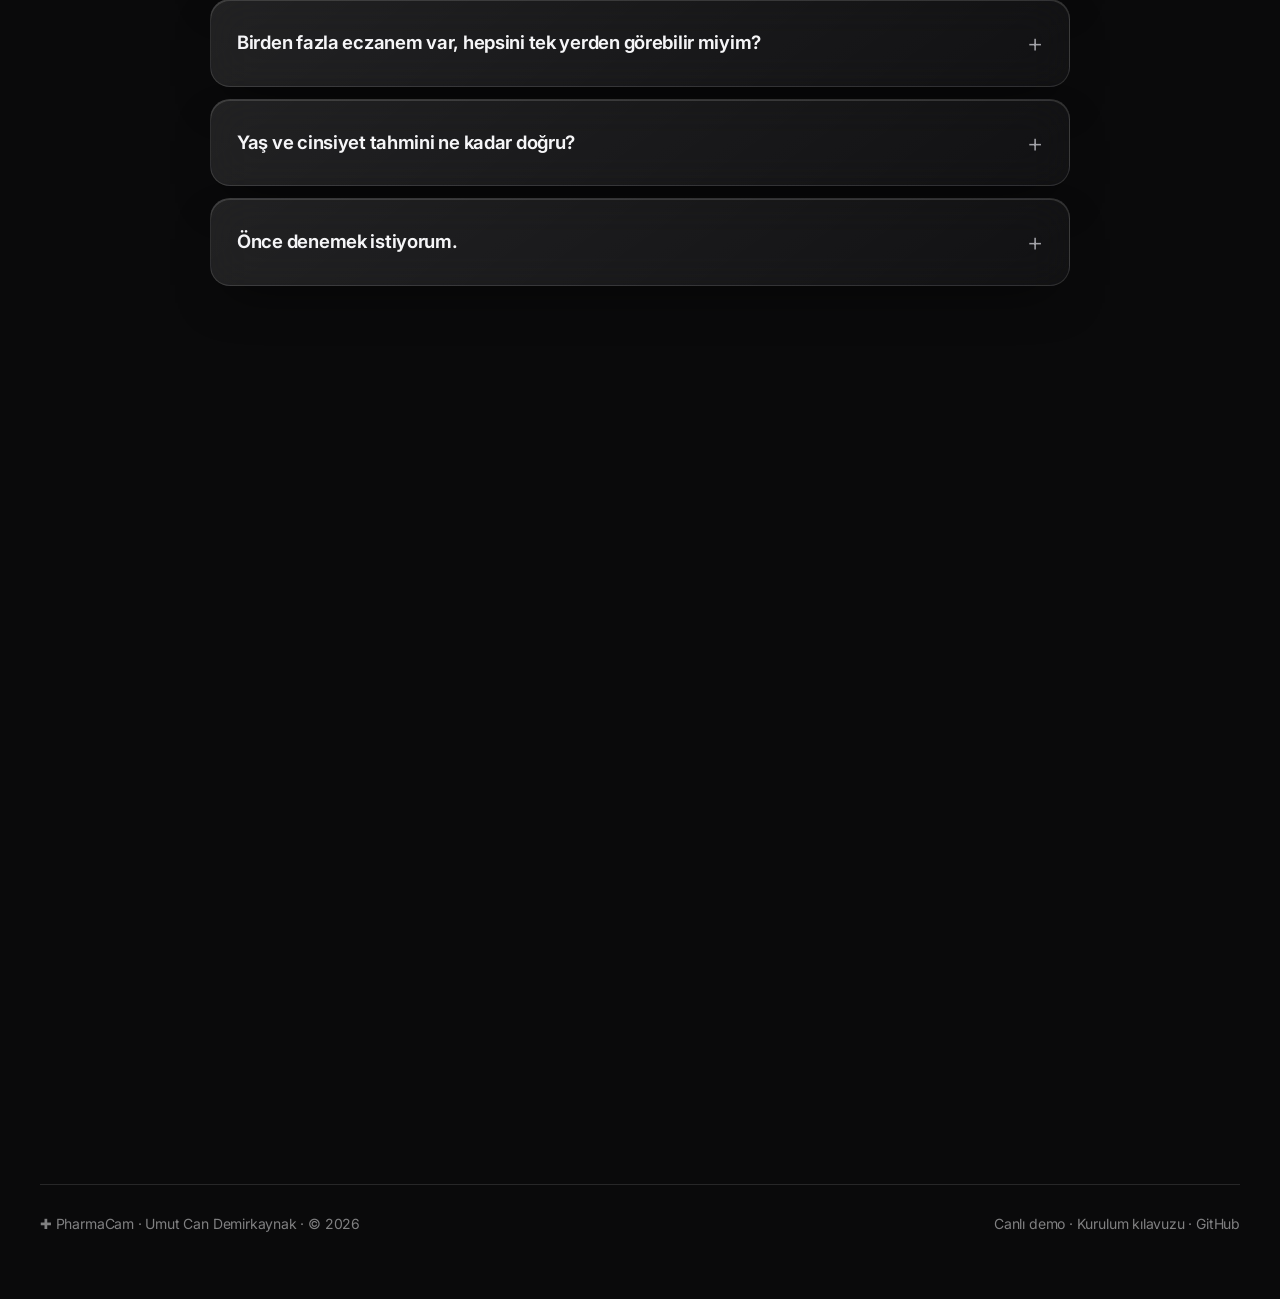
==== commit bd9d9175: "Yaş/cinsiyet: MiVOLO v2 (yüz + beden), sıralı analiz ve kurulum kontrolü - vision/demographics: MiVO" ====
--- a/scripts/site/index.html
+++ b/scripts/site/index.html
@@ -396,6 +396,8 @@
   <symbol id="i-list" viewBox="0 0 24 24" fill="none" stroke="currentColor" stroke-width="1.8" stroke-linecap="round" stroke-linejoin="round"><path d="M9 6h11M9 12h11M9 18h11"/><circle cx="4.5" cy="6" r="1"/><circle cx="4.5" cy="12" r="1"/><circle cx="4.5" cy="18" r="1"/></symbol>
   <symbol id="i-shield" viewBox="0 0 24 24" fill="none" stroke="currentColor" stroke-width="1.6" stroke-linecap="round" stroke-linejoin="round"><path d="M12 3l7.5 3v5.5c0 4.6-3.2 8.2-7.5 9.5-4.3-1.3-7.5-4.9-7.5-9.5V6z"/><path d="M8.5 12l2.5 2.5 4.5-5"/></symbol>
   <symbol id="i-chip" viewBox="0 0 24 24" fill="none" stroke="currentColor" stroke-width="1.8" stroke-linecap="round" stroke-linejoin="round"><rect x="6" y="6" width="12" height="12" rx="2"/><rect x="9.5" y="9.5" width="5" height="5" rx="1"/><path d="M9 2v3M15 2v3M9 19v3M15 19v3M2 9h3M2 15h3M19 9h3M19 15h3"/></symbol>
+  <symbol id="i-profile" viewBox="0 0 24 24" fill="none" stroke="currentColor" stroke-width="1.8" stroke-linecap="round" stroke-linejoin="round"><circle cx="8.5" cy="7.5" r="3"/><path d="M3 19c.5-3.2 2.7-5 5.5-5s5 1.8 5.5 5"/><path d="M15 20v-4M18 20v-7M21 20v-10"/></symbol>
+  <symbol id="i-target" viewBox="0 0 24 24" fill="none" stroke="currentColor" stroke-width="1.8" stroke-linecap="round" stroke-linejoin="round"><circle cx="12" cy="12" r="8.5"/><circle cx="12" cy="12" r="4.5"/><circle cx="12" cy="12" r="1" fill="currentColor"/></symbol>
   <symbol id="i-bolt" viewBox="0 0 24 24" fill="none" stroke="currentColor" stroke-width="1.8" stroke-linecap="round" stroke-linejoin="round"><path d="M13 2L4 14h7l-1 8 9-12h-7z"/></symbol>
   <symbol id="i-eye-off" viewBox="0 0 24 24" fill="none" stroke="currentColor" stroke-width="1.8" stroke-linecap="round" stroke-linejoin="round"><path d="M3 3l18 18"/><path d="M10.6 6.2A9.8 9.8 0 0 1 12 6c5 0 8.5 4.5 9.5 6-.5.8-1.6 2.3-3.2 3.6M6.4 7.6C4.6 8.9 3.3 10.7 2.5 12c1 1.5 4.5 6 9.5 6 1.5 0 2.9-.4 4.1-1"/><path d="M9.9 9.9a3 3 0 0 0 4.2 4.2"/></symbol>
 </svg>
@@ -514,7 +516,7 @@
 <section id="ozellikler"><div class="wrap">
   <div class="reveal">
     <span class="eyebrow">Özellikler</span>
-    <h2>Tek kamera.<br><span class="grad">Dokuz güçlü gösterge.</span></h2>
+    <h2>Tek kamera.<br><span class="grad">Eczanenizin bütün resmi.</span></h2>
     <p class="sub">Tüm analiz cihazın içinde, gerçek zamanlı yapılır. Panel telefon, tablet ve bilgisayarda çalışır.</p>
   </div>
   <div class="bento">
@@ -576,6 +578,16 @@
       <h3>Her akşam PDF rapor</h3>
       <p>Kapanışta otomatik hazırlanır: günün göstergeleri, grafikler, raf tablosu, ısı haritası ve yarın için tahmin.</p>
     </div>
+    <div class="card glass span-3 reveal">
+      <div class="ico"><svg><use href="#i-profile"/></svg></div>
+      <h3>Müşteri profili: yaş ve cinsiyet</h3>
+      <p>İsteğe bağlı: ziyaretçilerin tahmini yaş grupları ve cinsiyet dağılımı, saat saat. Yüz ve beden birlikte değerlendirilir; emin olmadığında "belirsiz" der. Görüntü ya da yüz şablonu saklanmaz.</p>
+    </div>
+    <div class="card glass span-3 reveal" style="--d:80ms">
+      <div class="ico"><svg><use href="#i-target"/></svg></div>
+      <h3>Kanıtlanmış doğruluk</h3>
+      <p>Kurulum asistanı ışığı, netliği ve açıyı canlı kontrol eder. Teslimde telefondan elle sayımla kişi kişi doğruluk testi yapılır; sonucu siz de görürsünüz.</p>
+    </div>
   </div>
 </div></section>
 
@@ -630,7 +642,8 @@
     <p class="sub" style="margin-bottom:28px">Eczane hassas bir ortamdır. PharmaCam gizliliği sonradan eklenmiş bir özellik olarak değil, tasarımın temeli olarak ele alır.</p>
     <ul class="checks">
       <li class="glass"><svg><use href="#i-eye-off"/></svg><span><b>Görüntü diske yazılmaz</b> ve buluta gönderilmez. Tespit kameranın çipinde yapılır.</span></li>
-      <li class="glass"><svg><use href="#i-shield"/></svg><span><b>Yüz tanıma yok, biyometri yok.</b> Kişiler yalnızca geçici bir takip numarasıyla izlenir.</span></li>
+      <li class="glass"><svg><use href="#i-shield"/></svg><span><b>Yüz tanıma yok, kimse tanınmaz.</b> Kişiler yalnızca geçici bir takip numarasıyla izlenir.</span></li>
+      <li class="glass"><svg><use href="#i-profile"/></svg><span>Yaş/cinsiyet tahmini <b>isteğe bağlıdır, varsayılan kapalıdır</b>. Açıkken de görüntü ya da yüz şablonu saklanmaz; yalnızca toplu istatistik tutulur.</span></li>
       <li class="glass"><svg><use href="#i-check"/></svg><span>Canlı görüntü <b>yalnızca izlenir, kaydedilmez</b>; istenirse kişiler bulanıklaştırılır ya da canlı görüntü tamamen kapatılır.</span></li>
       <li class="glass"><svg><use href="#i-doc"/></svg><span>Kurulum kılavuzunda <b>örnek KVKK aydınlatma metni</b> ve kapı etiketi bulunur.</span></li>
     </ul>
@@ -655,7 +668,7 @@
       <ul>
         <li><svg><use href="#i-check"/></svg>Cihaz kurulumu ve bölge ayarı</li>
         <li><svg><use href="#i-check"/></svg>Canlı panel ve günlük raporlar</li>
-        <li><svg><use href="#i-check"/></svg>Elle sayımla doğruluk karşılaştırması</li>
+        <li><svg><use href="#i-check"/></svg>Elle sayımla kişi kişi doğruluk testi</li>
         <li><svg><use href="#i-check"/></svg>Sonuç değerlendirme toplantısı</li>
       </ul>
       <a class="btn ghost" href="#iletisim">Pilot iste</a>
@@ -666,7 +679,7 @@
       <ul>
         <li><svg><use href="#i-check"/></svg>Raspberry Pi 5 + AI Camera cihazı</li>
         <li><svg><use href="#i-check"/></svg>Tavan montajı ve kablolama</li>
-        <li><svg><use href="#i-check"/></svg>9 gösterge, tahmin, PDF rapor</li>
+        <li><svg><use href="#i-check"/></svg>Tüm göstergeler, tahmin, PDF rapor</li>
         <li><svg><use href="#i-check"/></svg>Uzaktan erişim ve güncellemeler</li>
         <li><svg><use href="#i-check"/></svg>Telefon ve WhatsApp desteği</li>
       </ul>
@@ -698,6 +711,7 @@
     <details class="glass reveal"><summary>İnternet kesilirse ne olur?</summary><p>Cihaz internetsiz de tam çalışır, tüm veriyi kendi içinde saklar. Merkez panele gönderilecek veriler kuyrukta bekler ve bağlantı gelince eksiksiz aktarılır.</p></details>
     <details class="glass reveal"><summary>Personeli müşteriden nasıl ayırıyor?</summary><p>Beyaz önlük oranı ve tezgâh arkasında geçen süre birlikte değerlendirilir. Personel, müşteri istatistiklerine katılmaz; görevdeki personel sayısı ayrıca gösterilir.</p></details>
     <details class="glass reveal"><summary>Birden fazla eczanem var, hepsini tek yerden görebilir miyim?</summary><p>Evet. Zincir paketindeki merkez panel tüm şubelerin anlık doluluğunu, sırasını ve günlük müşteri sayılarını tek ekranda gösterir.</p></details>
+    <details class="glass reveal"><summary>Yaş ve cinsiyet tahmini ne kadar doğru?</summary><p>Yüzü kameraya dönük ve yakın olan kişide cinsiyet tahmini 10 kişiden 9'undan fazlasında doğrudur; yalnızca arkadan görülen kişide daha zayıftır. Bu yüzden sistem her ziyaret için bütün bakışları birlikte değerlendirir ve emin olmadığında "belirsiz" der. Yaş, yaş grubu düzeyinde yorumlanmalıdır. Özellik isteğe bağlıdır ve tek bir kişi hakkında karar vermek için değil, toplu istatistik için tasarlanmıştır.</p></details>
     <details class="glass reveal"><summary>Önce denemek istiyorum.</summary><p>Canlı demoyu hemen gezebilirsiniz. Kendi eczanenizde görmek isterseniz 2 haftalık pilot kurulum için bize ulaşın.</p></details>
   </div>
 </div></section>
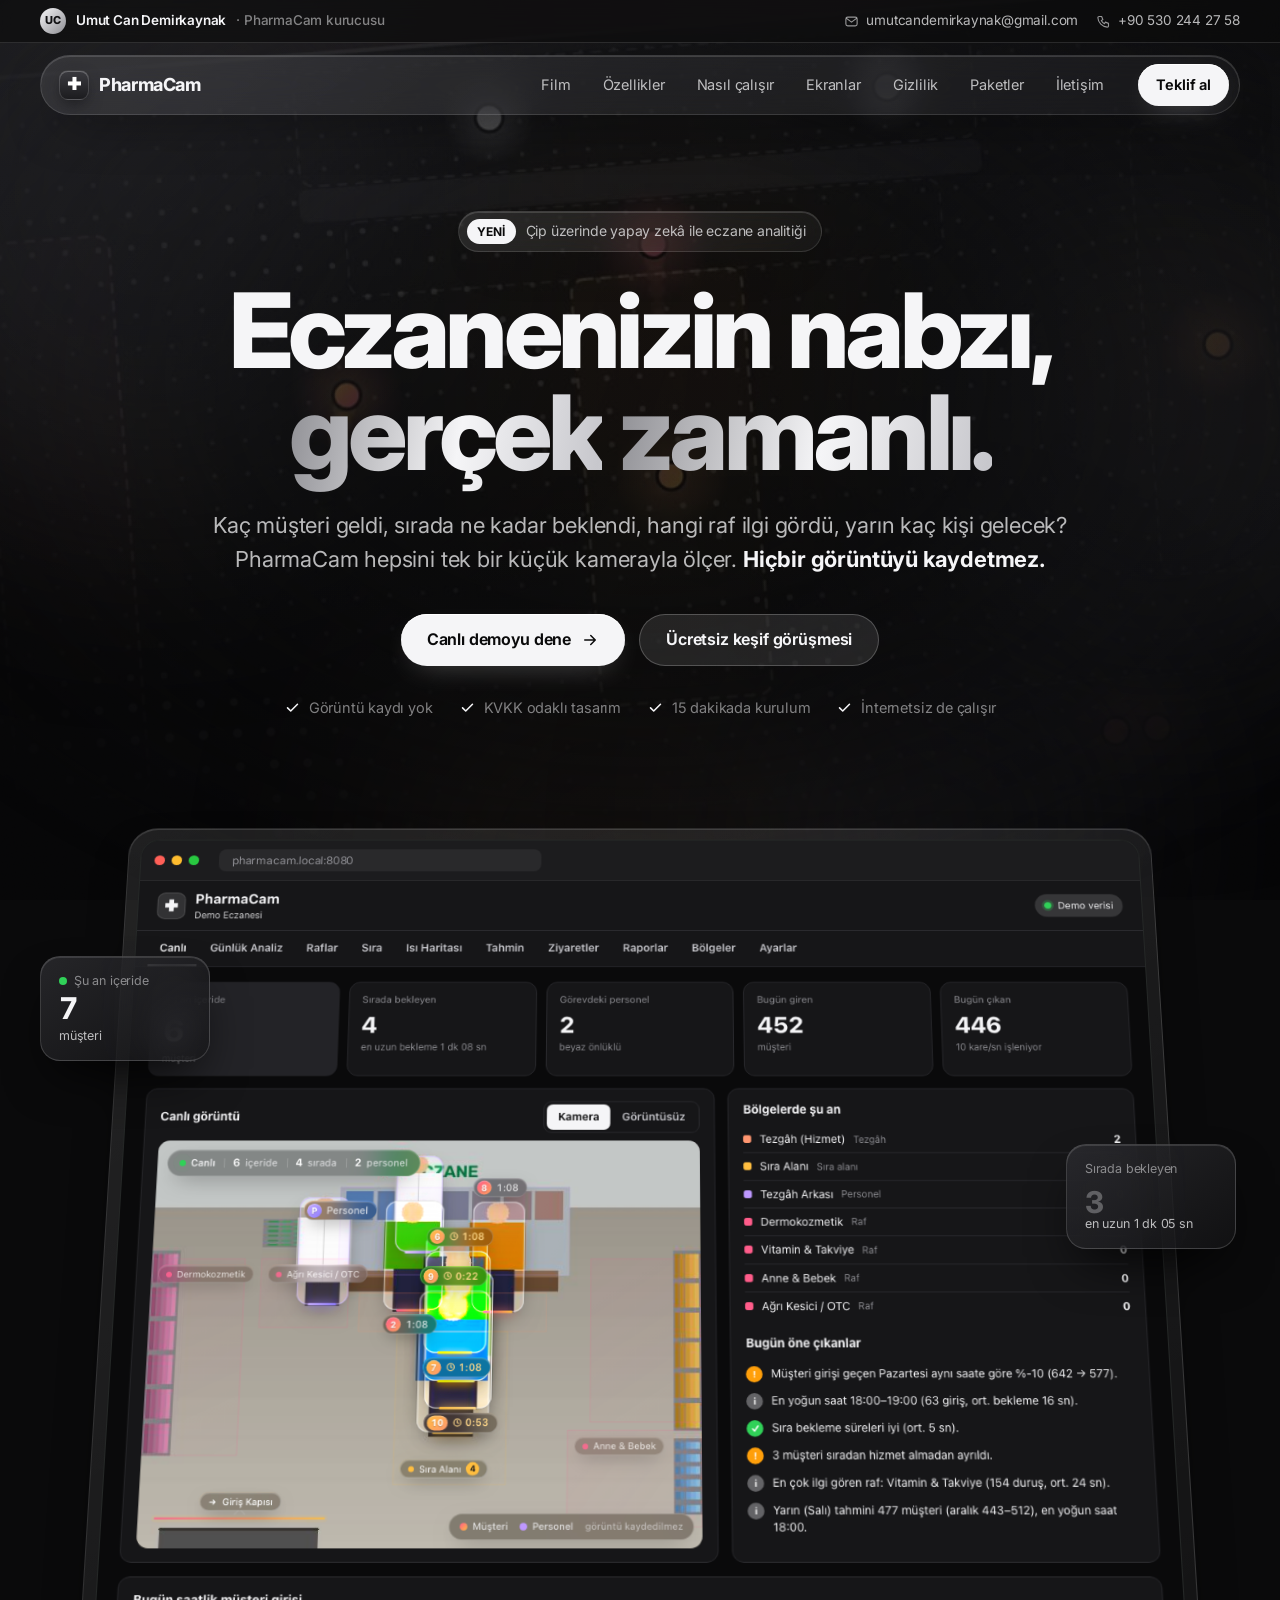
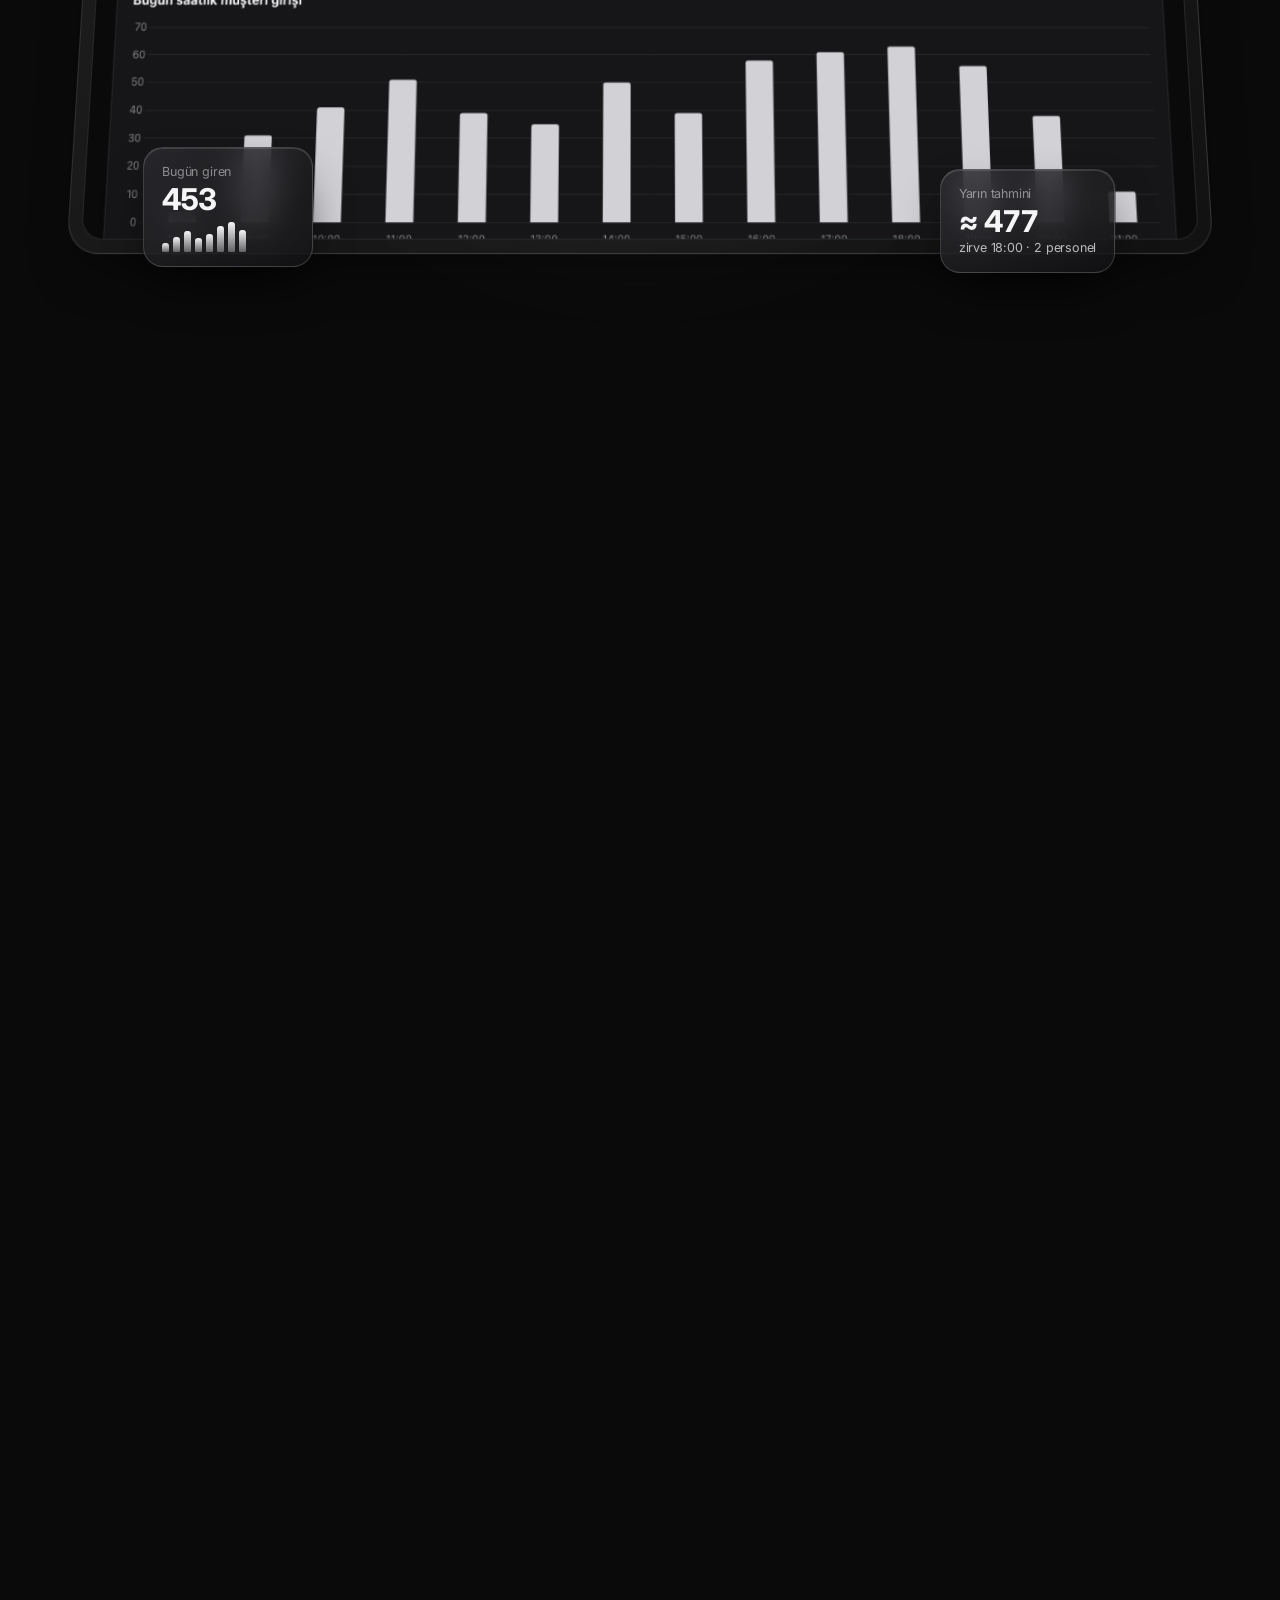
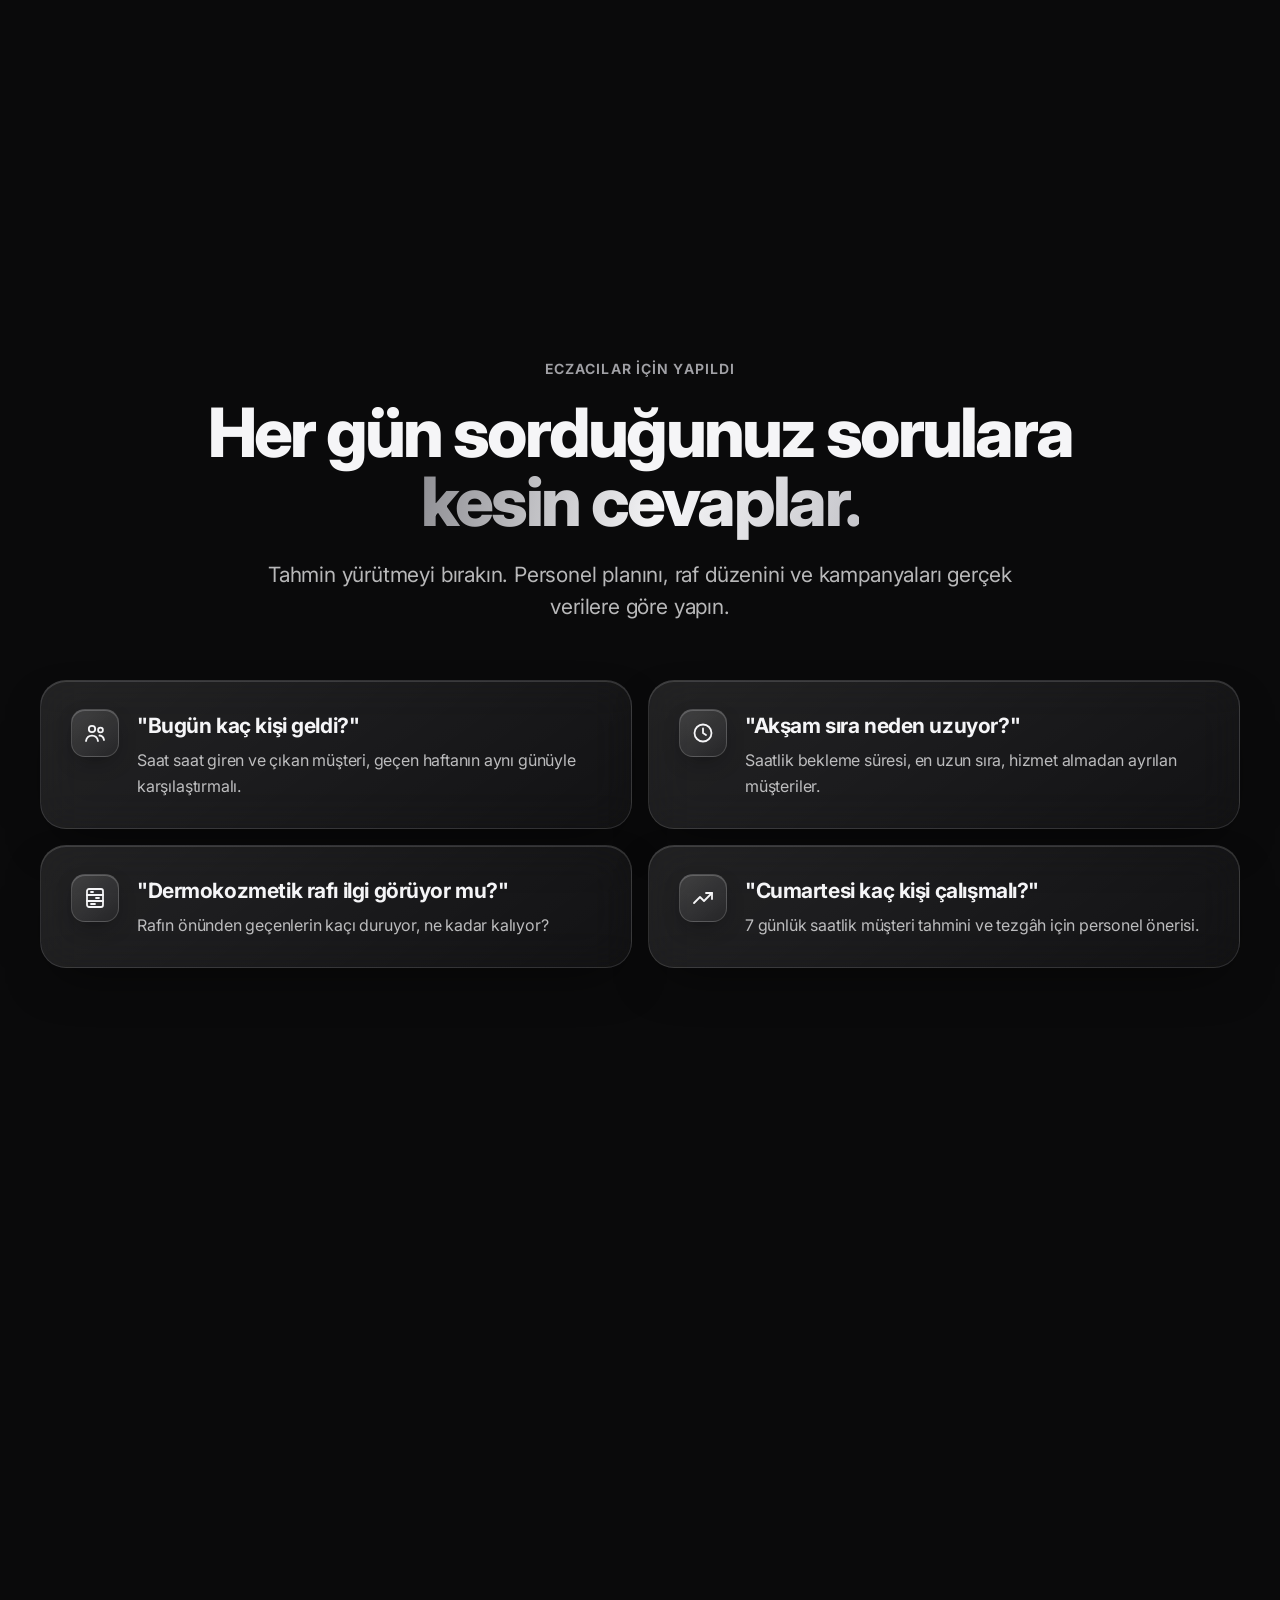
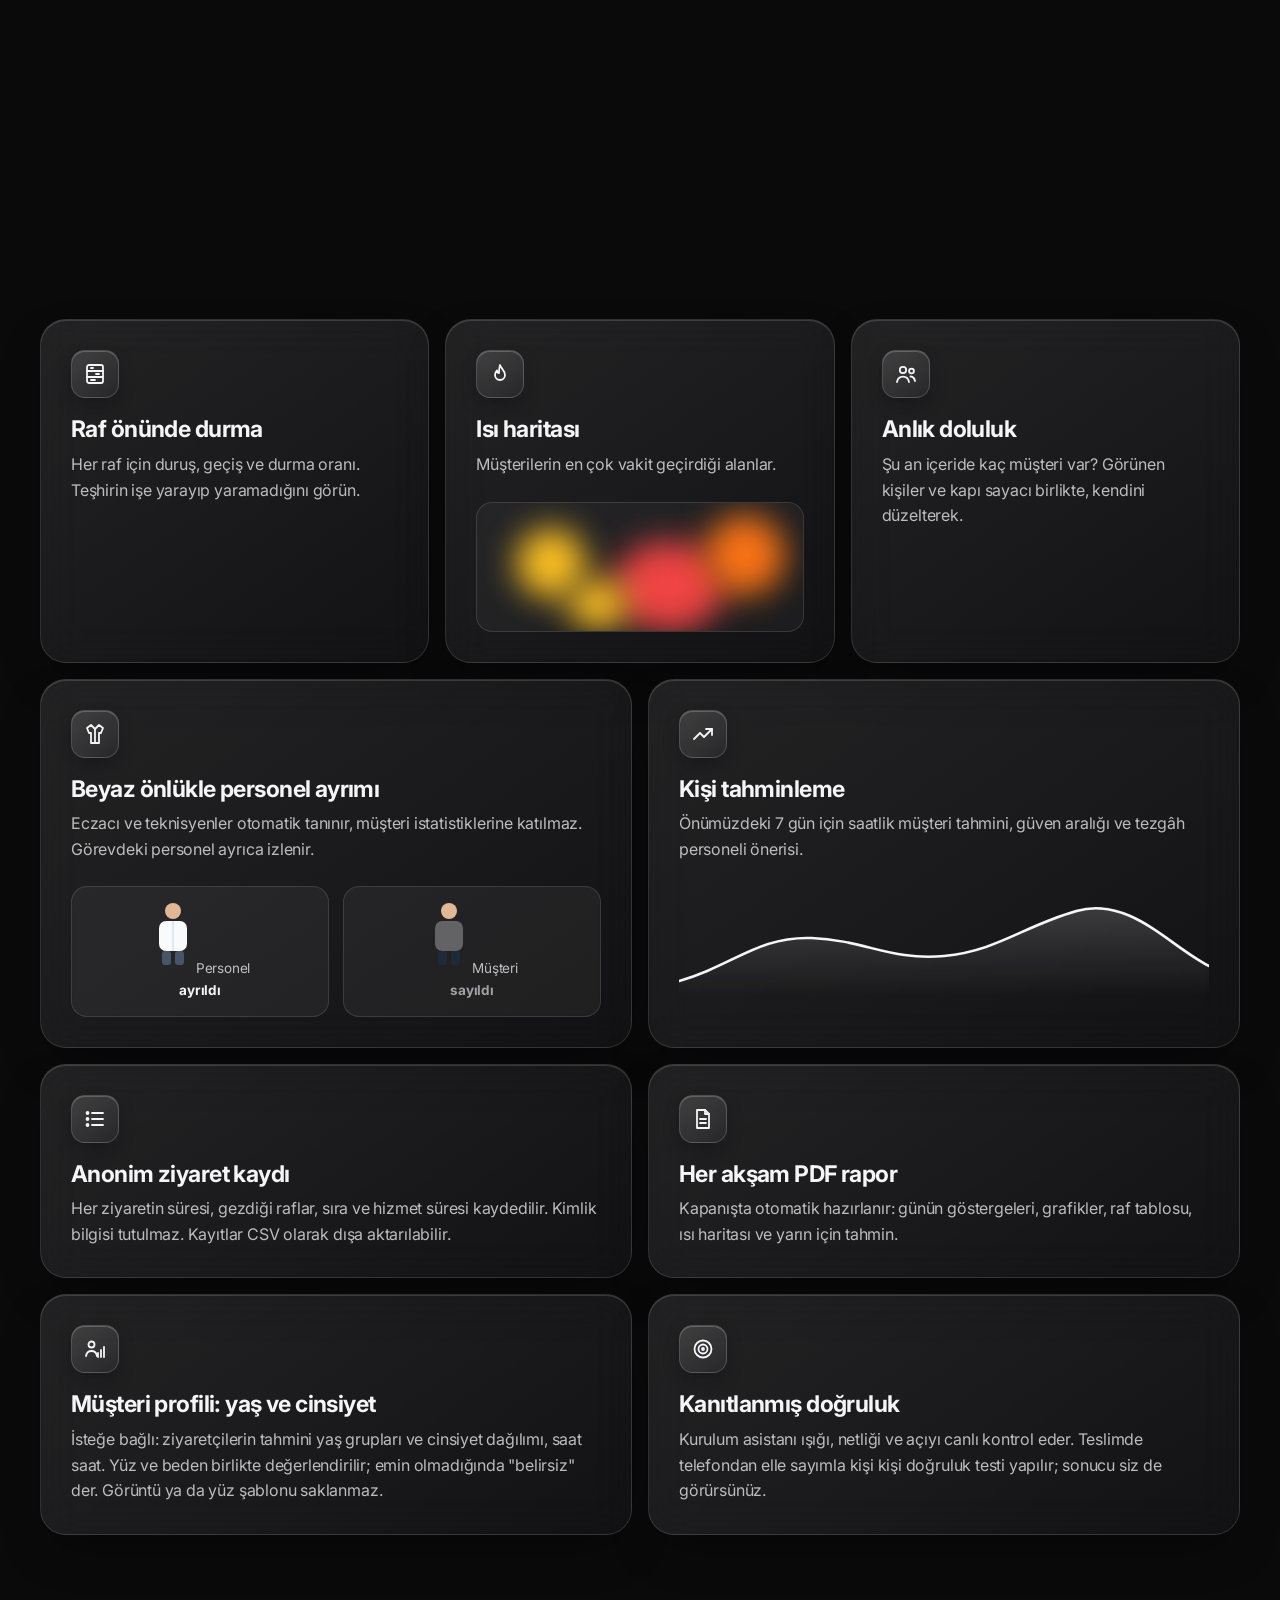
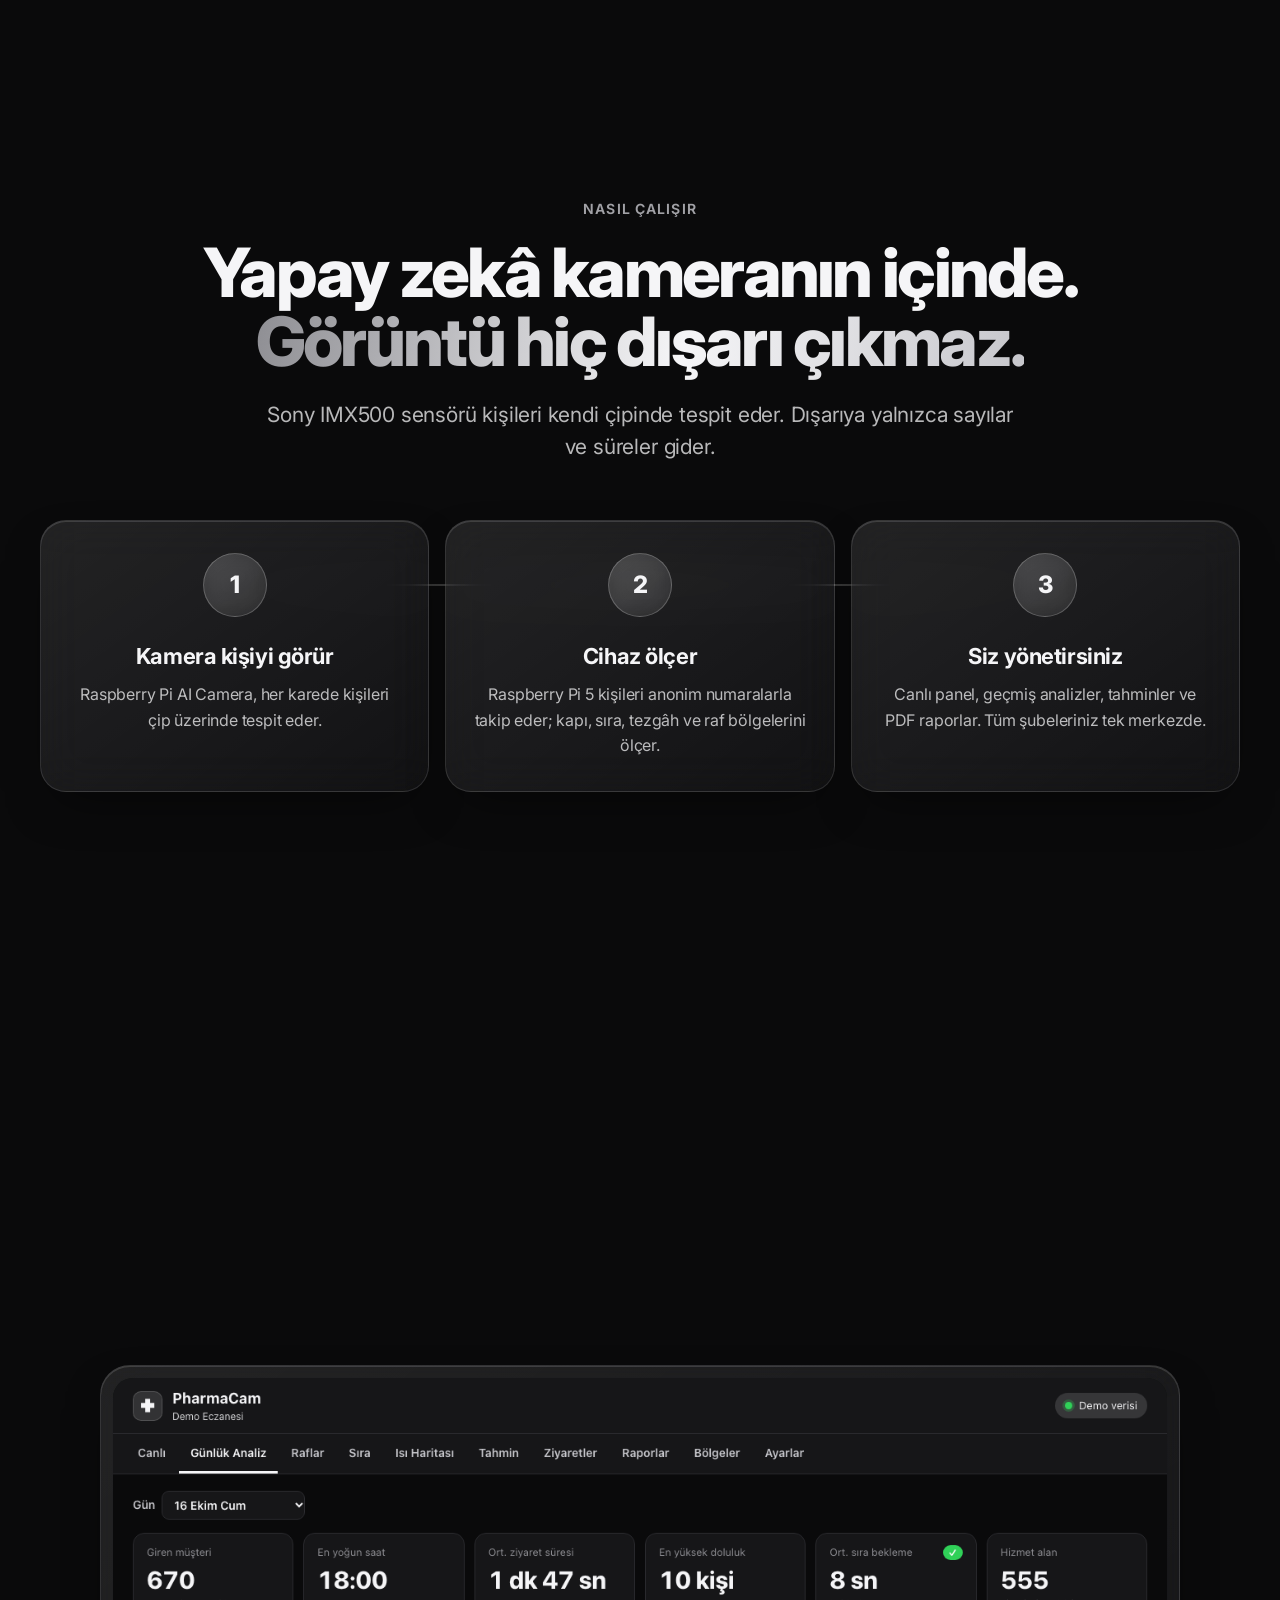
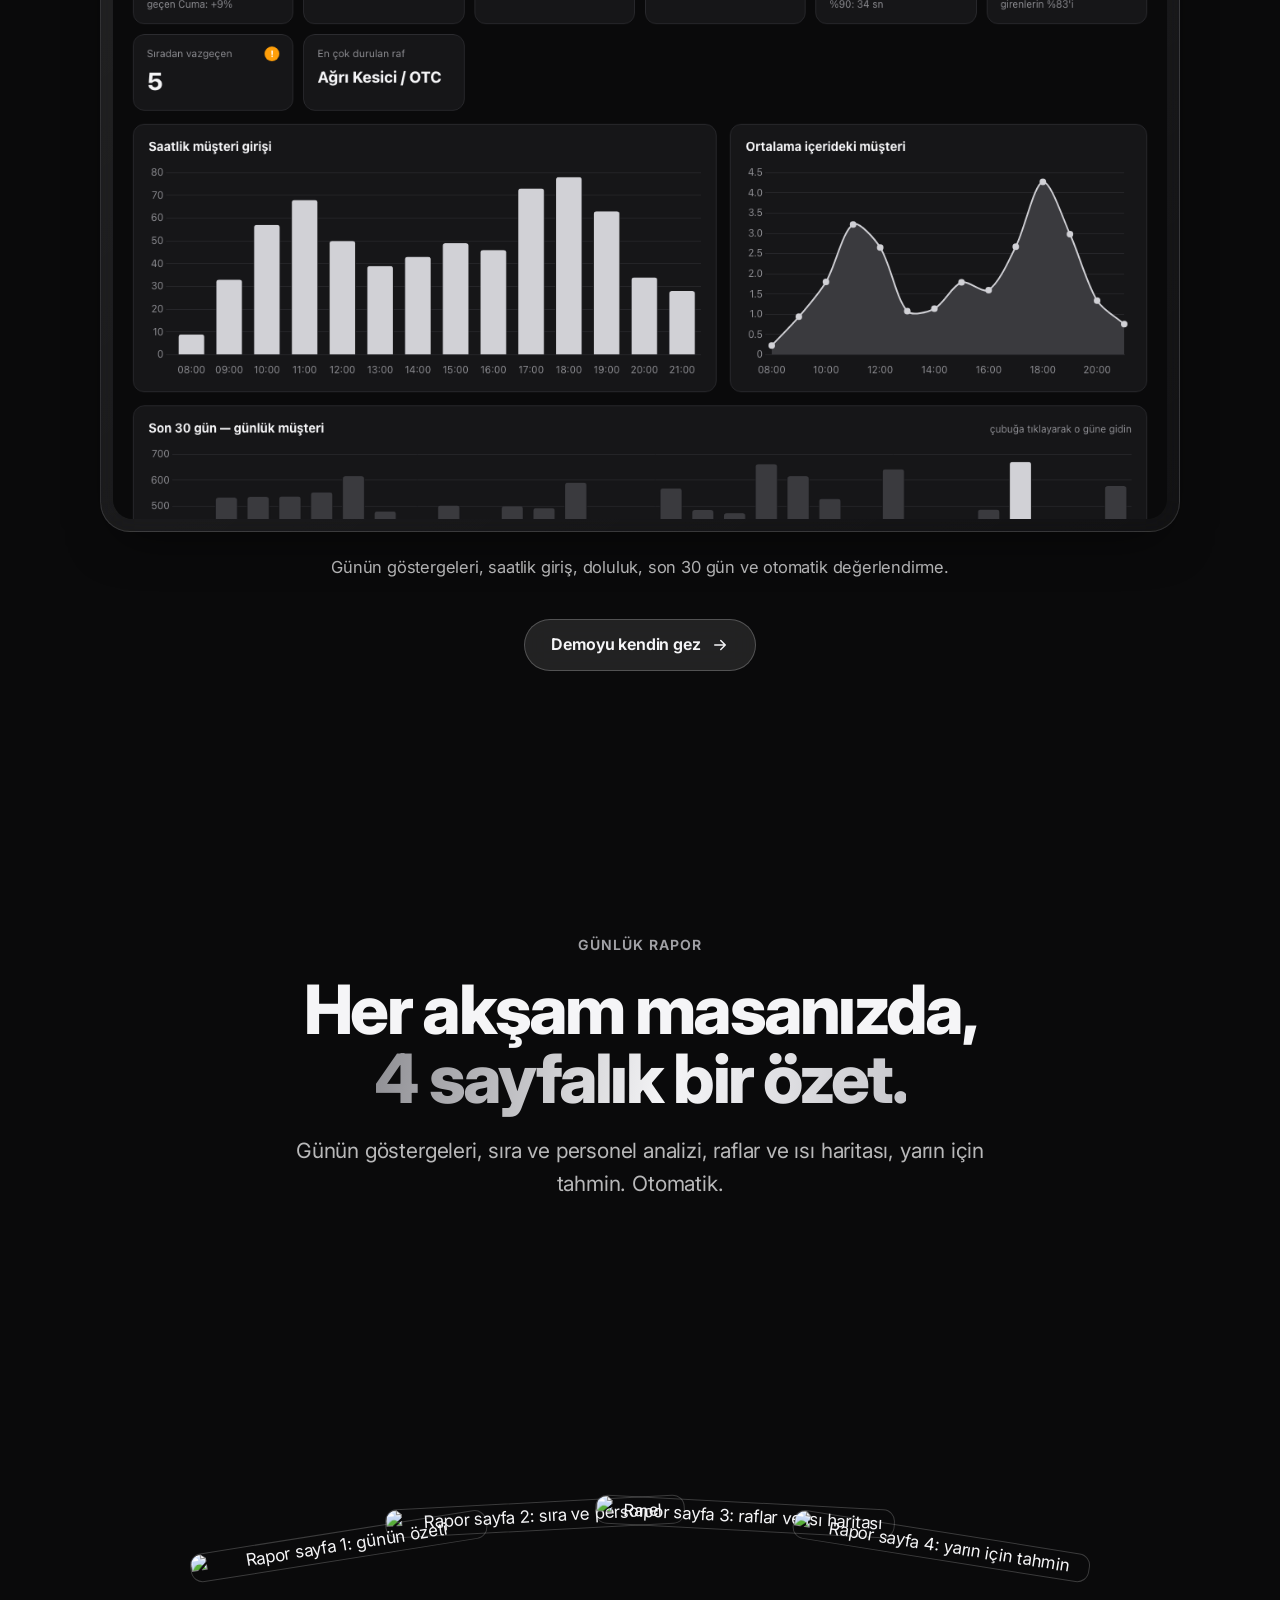
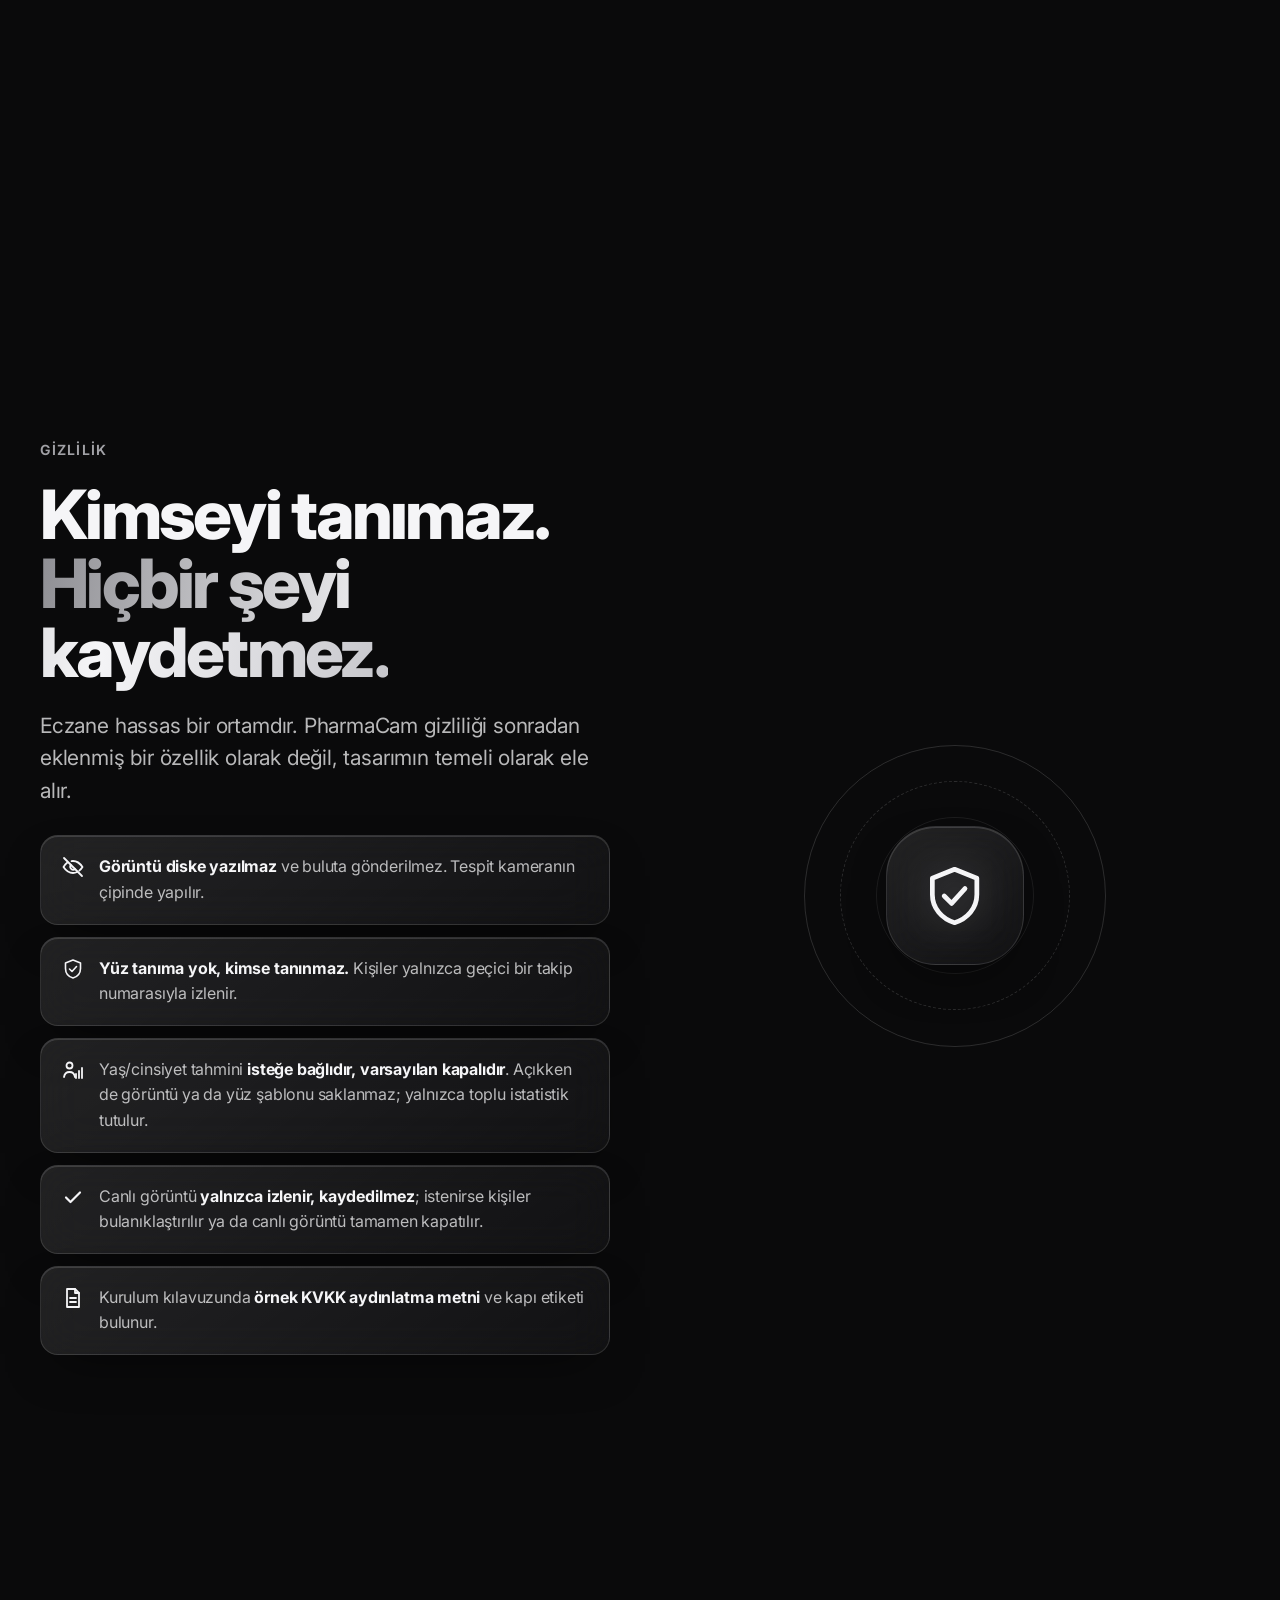
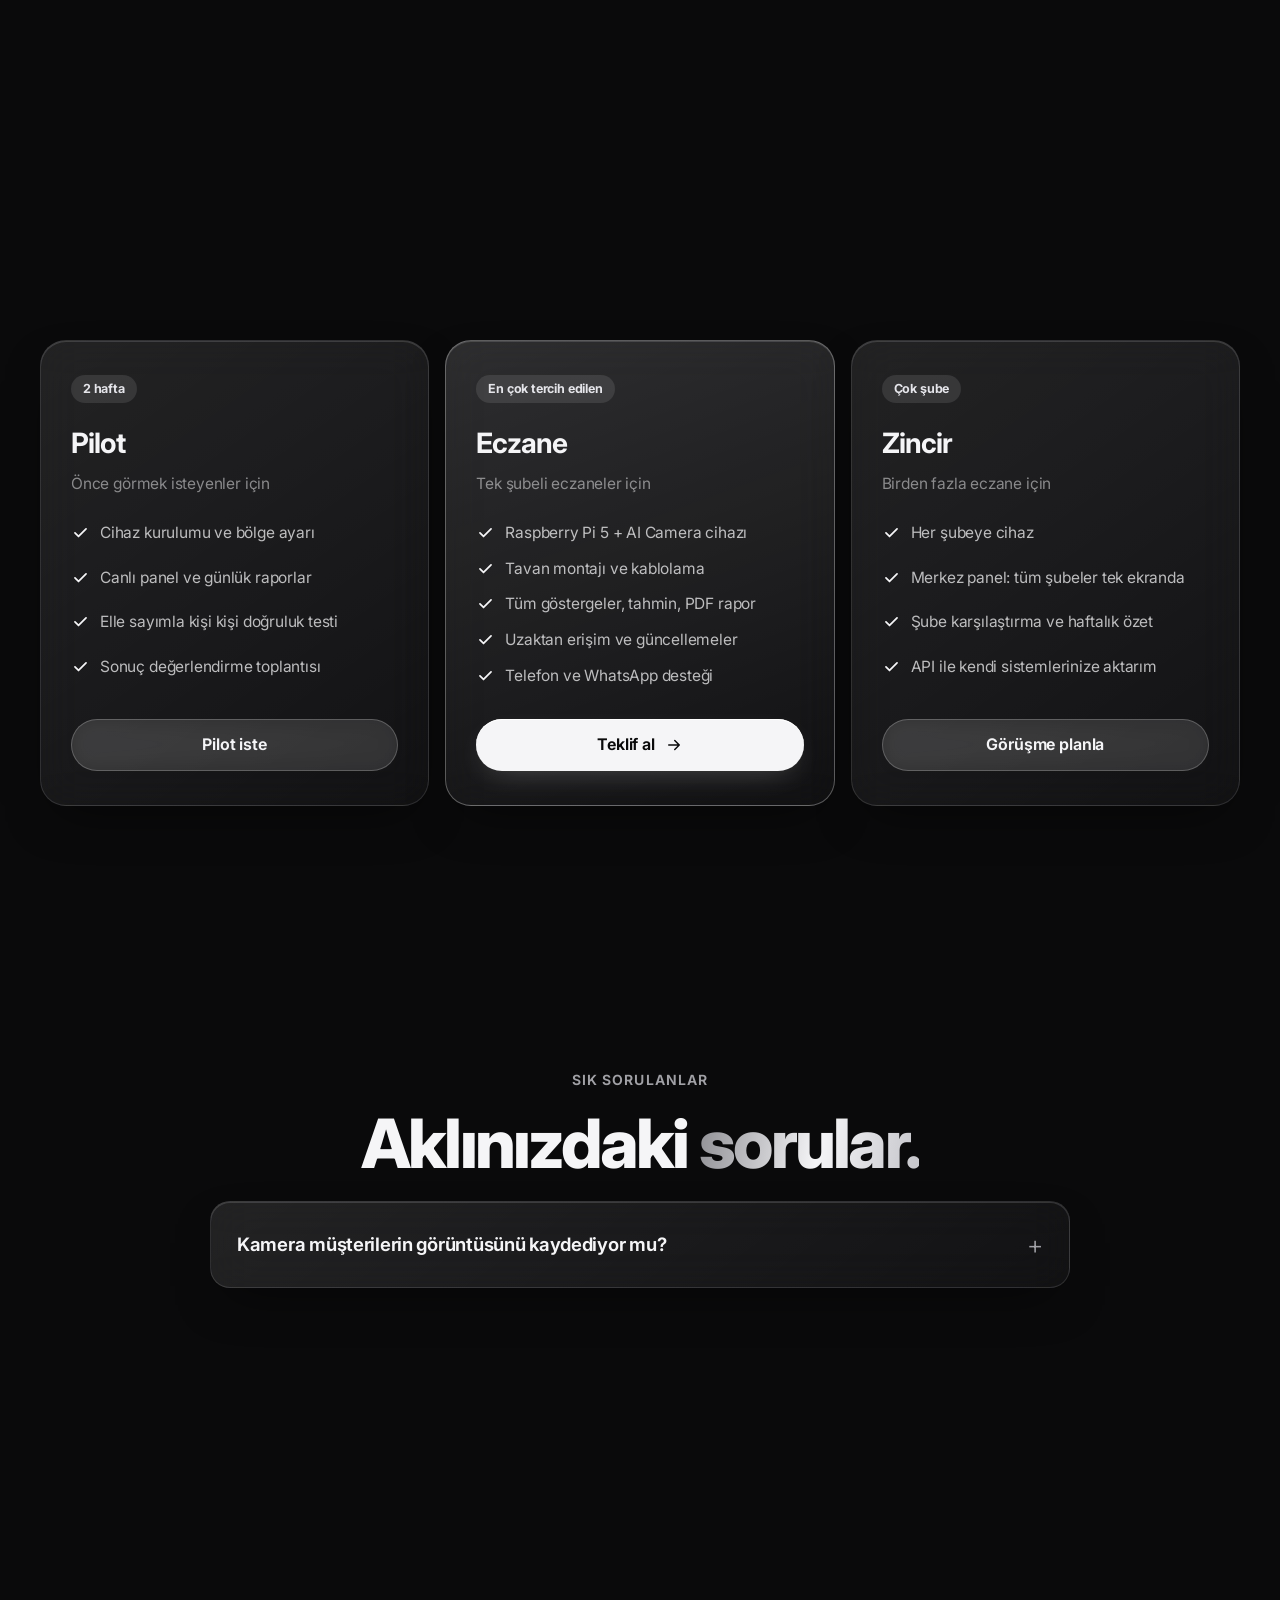
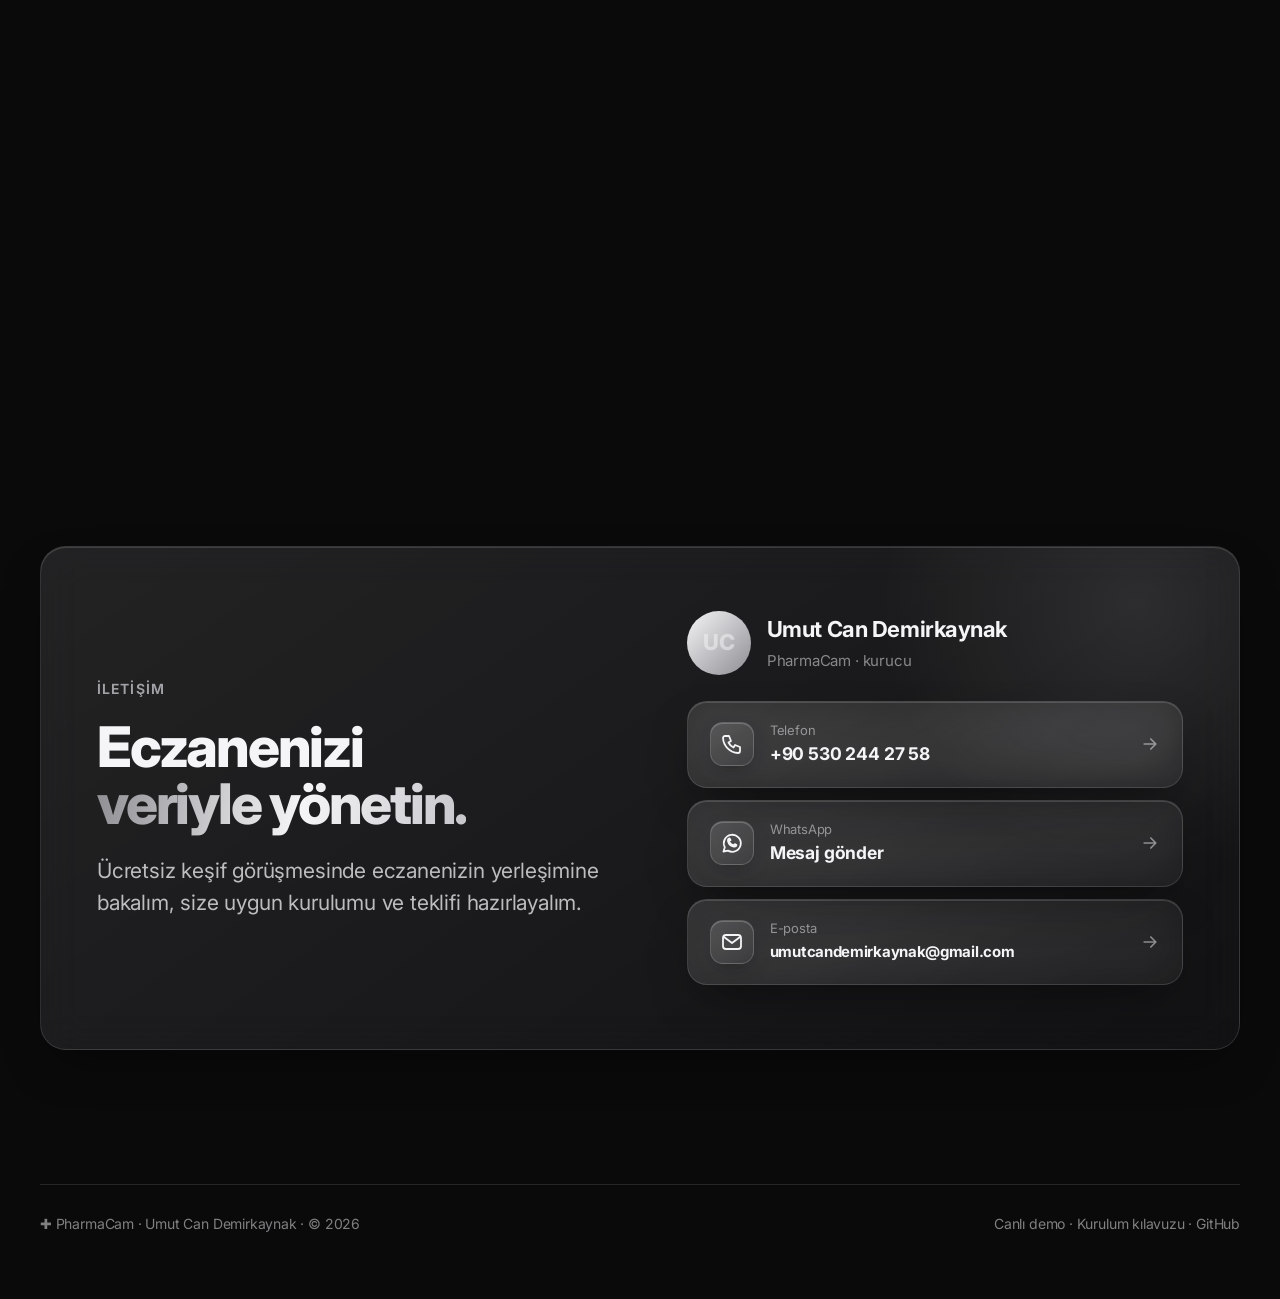
==== commit 50d5100a: "Kurulum: güç kaynağı kontrolü; ziyaretlerde tahmini profil; ölçülen doğruluk kılavuzda - Kurulum asi" ====
--- a/scripts/site/index.html
+++ b/scripts/site/index.html
@@ -821,6 +821,8 @@
   ["Isı haritası", "dark-isi.png", "Müşterilerin en çok vakit geçirdiği alanlar."],
   ["Tahmin", "dark-tahmin.png", "7 günlük saatlik müşteri tahmini ve tezgâh personeli önerisi."],
   ["Bölgeler", "dark-bolgeler.png", "Kapıyı, sırayı, tezgâhı ve rafları kamera görüntüsünün üzerine fareyle çizin."],
+  ["Müşteri profili", "dark-profil.png", "Tahmini yaş grupları ve kadın/erkek dağılımı, saat saat. Emin olunamayan ziyaretler belirsiz kalır."],
+  ["Kurulum", "dark-kurulum.png", "Işık, netlik ve açı kontrolü; kapı çizgisi önerisi ve elle sayımla kişi kişi doğruluk testi."],
 ];
 const tabs = document.getElementById("gtabs"), stage = document.getElementById("gstage"), cap = document.getElementById("gcap");
 stage.innerHTML = shots.map(([n, f]) => `<img src="assets/${f}" alt="PharmaCam ${n} ekranı" loading="lazy">`).join("");
